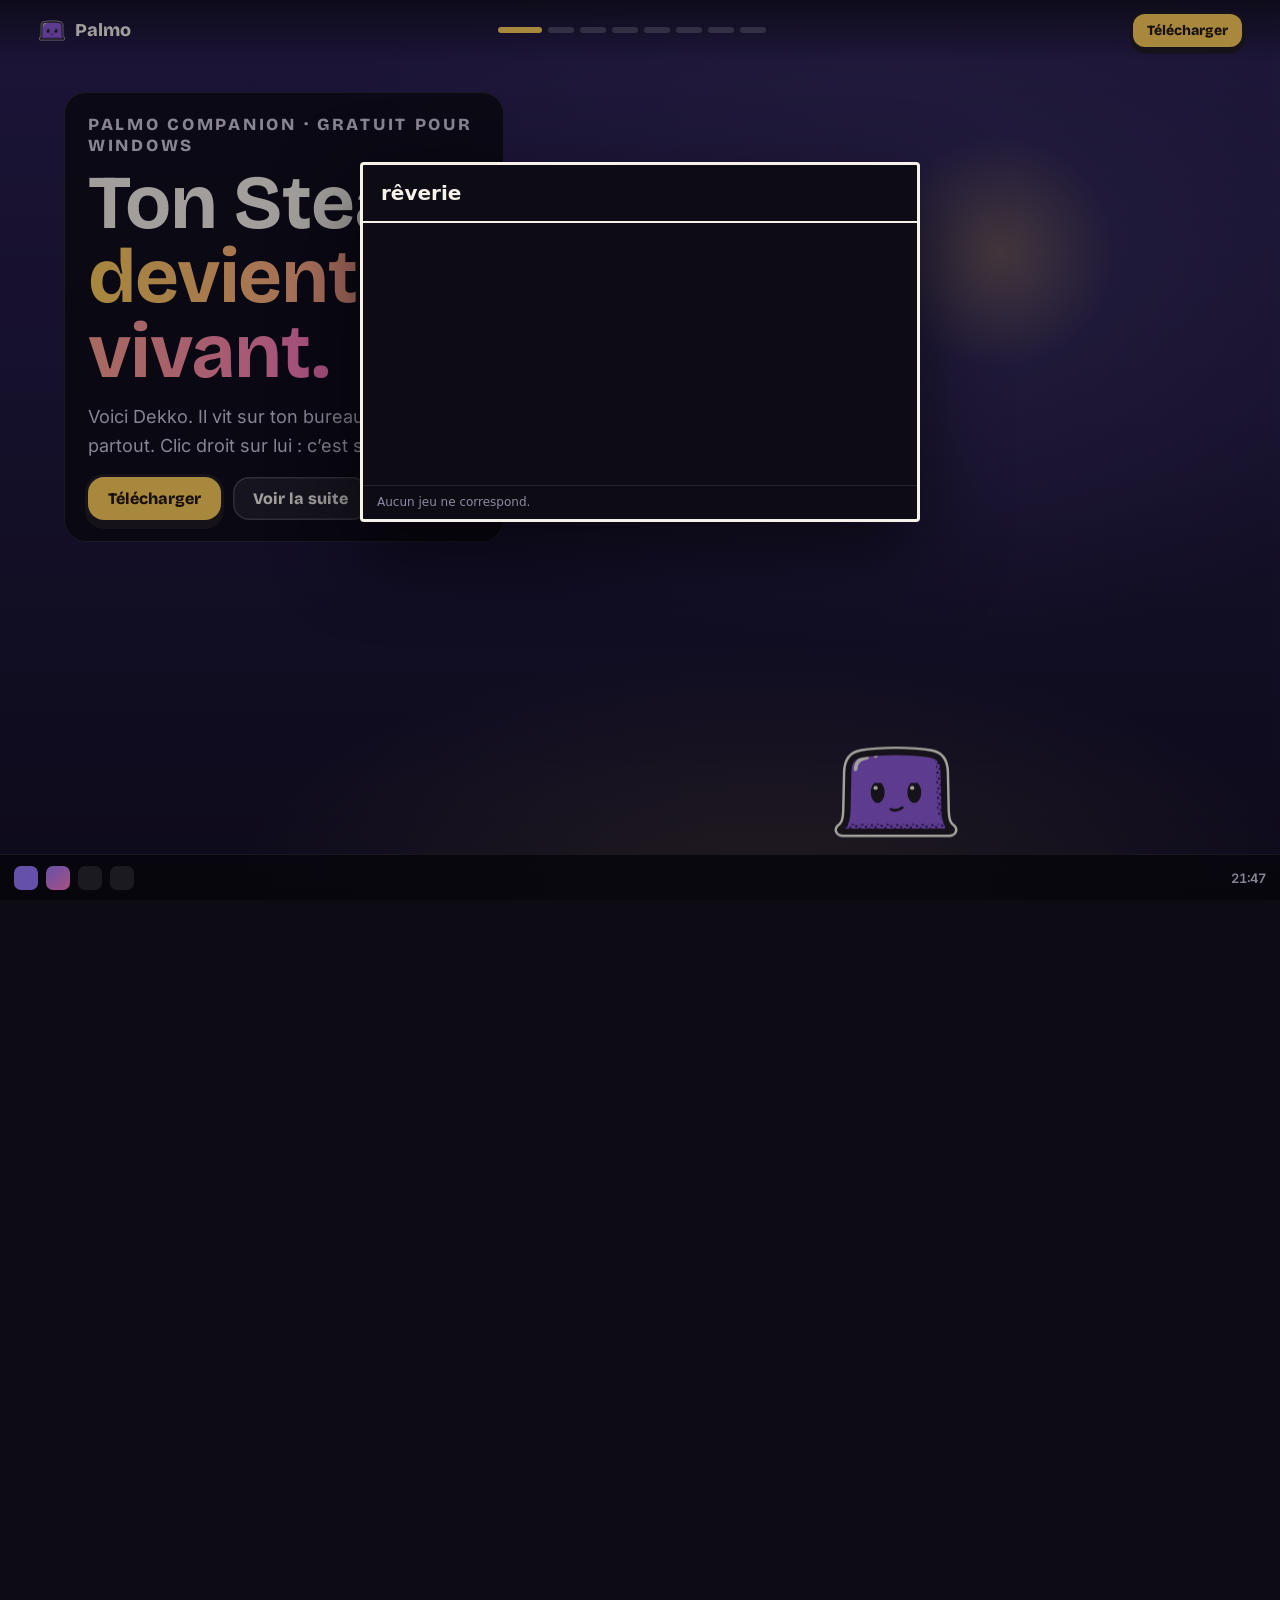
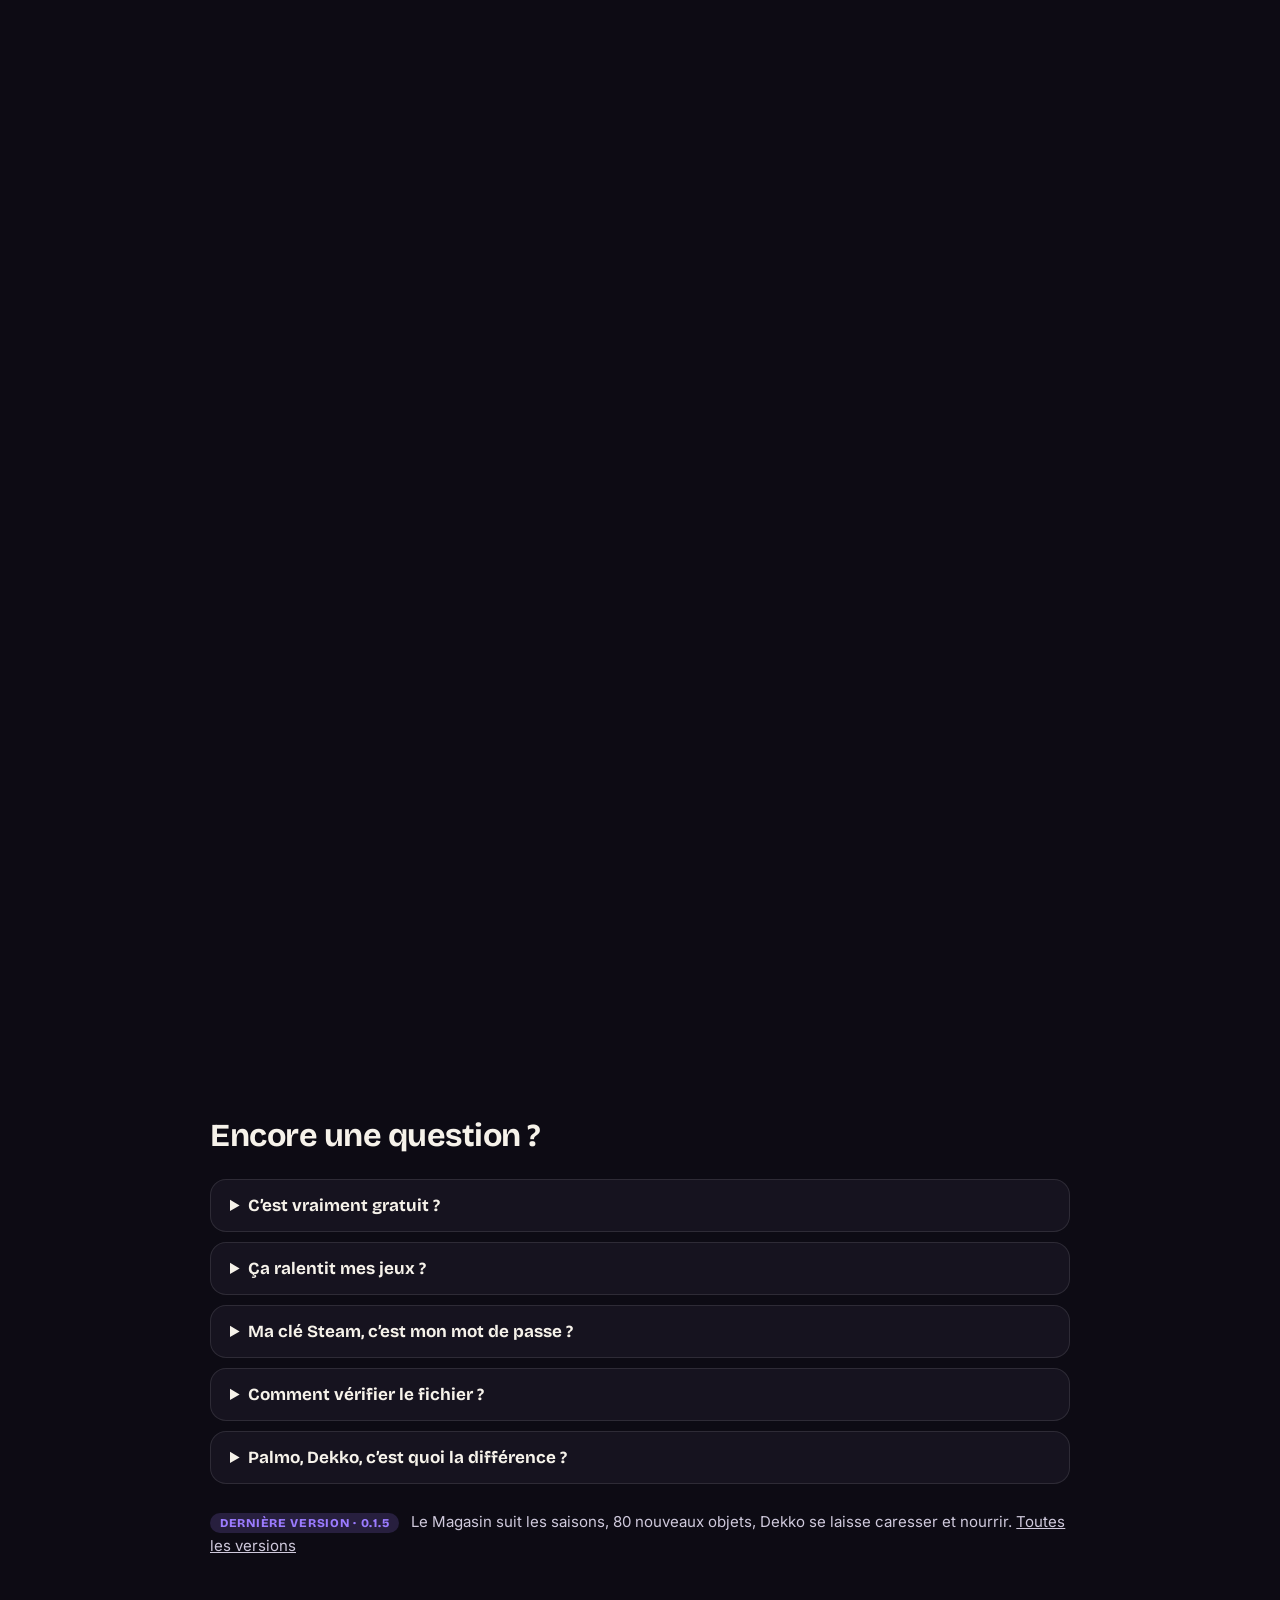
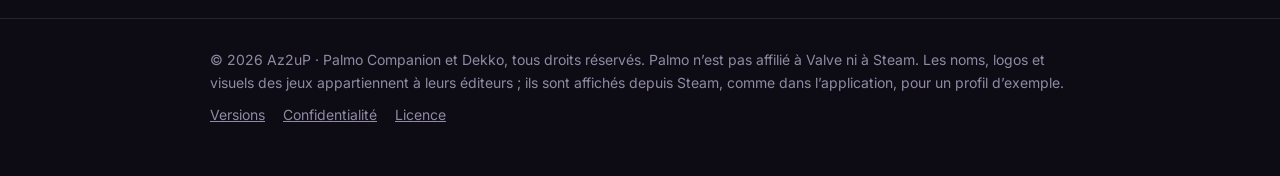
==== docs/index.html @ 6ea5277e "docs: a shorter, smoother film" ====
<!doctype html>
<html lang="fr">
<head>
<meta charset="utf-8">
<meta name="viewport" content="width=device-width, initial-scale=1, viewport-fit=cover">
<title>Palmo Companion</title>
<meta name="description" content="Palmo installe Dekko sur ton bureau : un petit compagnon qui grandit avec tes vrais succès Steam. Gratuit, sans compte, tes données restent sur ton PC.">
<meta property="og:title" content="Palmo Companion : ton Steam devient vivant">
<meta property="og:description" content="Dekko grandit avec tes vrais succès Steam. Gratuit, sans compte, tes données restent sur ton PC.">
<meta property="og:image" content="assets/magasin.webp">
<meta name="theme-color" content="#0d0b14">
<link rel="icon" href="assets/icon.png">
  <script type="module" crossorigin src="./assets/index-CokJ2nEP.js"></script>
  <link rel="stylesheet" crossorigin href="./assets/index-C3dV0HXL.css">
</head>
<body>
<a class="skip" href="#telecharger">Passer directement au téléchargement</a>

<header class="top">
  <a class="brand" href="#"><img src="assets/icon.png" alt="" width="28" height="28"><span>Palmo</span></a>
  <ol class="chapters" id="chapters" aria-label="Scènes">
    <li><a href="#s1">Ton bureau</a></li><li><a href="#s2">Ton Steam</a></li><li><a href="#s3">Il grandit</a></li><li><a href="#s4">Il se transforme</a></li><li><a href="#s5">Ton histoire</a></li><li><a href="#s6">Joue</a></li><li><a href="#s7">Confiance</a></li><li><a href="#s8">Il t’attend</a></li>
  </ol>
  <a class="btn primary sm" href="#telecharger">Télécharger</a>
</header>

<!-- The film: one world, one Dekko, the scroll moves the story. -->
<div class="film" id="film">
  <div class="world" id="world" aria-hidden="true">
    <div class="cam" id="cam">
      <div class="wall" id="wall"><i class="sun"></i><i class="glow"></i></div>
      <div class="monitor" id="monitor"><div class="game"><img class="hero" src="https://cdn.cloudflare.steamstatic.com/steam/apps/367520/library_hero.jpg" alt="" loading="lazy"><img class="logo" src="https://cdn.cloudflare.steamstatic.com/steam/apps/367520/logo.png" alt="Hollow Knight" loading="lazy"></div><span>Écran 1 · Hollow Knight</span></div>

      <div class="ach" id="ach">
        <span class="ach-ico"><img src="https://shared.fastly.steamstatic.com/community_assets/images/apps/367520/c2a017099150e32a6d014c318d921a5a2deec181.jpg" alt="" loading="lazy"></span>
        <span class="ach-text"><small>Succès débloqué</small><b>Âme d’acier</b><span>Hollow Knight</span></span>
      </div>
      <i class="orb" id="orb"></i>
      <div class="burst" id="burst"></div>
      <div class="card" id="card"><div class="card-back"></div><div class="card-front"><span class="card-pic" id="card-pic"></span><small>Légendaire</small><b>Couronne pixel</b></div></div>
      <div class="stamps" id="stamps"><span>Classe <b>Explorateur</b></span><span>Trait <b>Noctambule</b></span><span>Titre <b>Chasseur de raretés</b></span></div>

      <div class="win vault" id="vault">
        <div class="win-bar"><span class="dots"><i></i><i></i><i></i></span><b>Coffre de Windows · clé Steam de lecture</b></div>
        <ul class="perm" id="perm">
          <li class="yes">Lire tes succès et ton temps de jeu</li>
          <li class="no">Se connecter à ton compte</li>
          <li class="no">Acheter quoi que ce soit</li>
          <li class="no">Modifier ton profil ou tes amis</li>
        </ul>
        <div class="local" id="local">
          <div class="pc"><span>Ton PC</span><i></i><i></i><i></i><i></i><i></i></div>
          <div class="cloud"><span>Serveur Palmo</span><b>il n’existe pas</b></div>
        </div>
      </div>
      <div class="win smart" id="smart">
        <b>Windows a protégé votre ordinateur</b>
        <span>Microsoft Defender SmartScreen a empêché le démarrage d’une application non reconnue.</span>
        <span class="ss-link">Informations complémentaires</span>
        <span class="ss-btn">Exécuter quand même</span>
      </div>

      <div class="snack" id="snack" hidden></div>
      <div class="dekko" id="dekko"><div class="flip" id="flip"></div></div>
      <div class="plate" id="plate">Chasseur de raretés</div>
      <div class="hud" id="hud"><span>Niv. <b id="hud-level">12</b></span><span class="bar"><i id="hud-xp"></i></span></div>

      <div class="taskbar"><span class="start"></span><span class="tb-palmo"></span><span></span><span></span><span class="clock" id="clock">21:47</span></div>
    </div>
    <div class="desk" id="desk"></div>
  </div>

  <!-- The captions, one per scene: the story told in words (and what the
       screen reader follows). Each one sets how long its scene lasts. -->
  <section class="scene" id="s1" data-len="1.1">
    <div class="cap">
      <p class="kick">Palmo Companion · gratuit pour Windows</p>
      <h1>Ton Steam<br><em>devient vivant.</em></h1>
      <p class="say" id="wake-say">Chut… il dort. <button type="button" class="link" id="wake">Réveille-le.</button></p>
      <p class="say after">Voici Dekko. Il vit sur ton bureau et te suit partout. <span class="pro">Clic droit sur lui : c’est sa vraie roue.</span><span class="touch">Garde le doigt sur lui : c’est sa vraie roue.</span></p>
      <div class="cap-cta"><a class="btn primary" href="#telecharger">Télécharger</a><a class="btn ghost" href="#s2">Voir la suite</a></div>
    </div>
  </section>
  <section class="scene" id="s2" data-len="1.3"><div class="cap"><p class="kick">Scène 2 · Ton Steam</p><h2>Il lit ta vie de joueur.</h2><p class="t1">Voici Palmo, le vrai : ta bibliothèque Steam avec tes heures, tes succès, ton backlog, tes jaquettes. Dekko, lui, s’installe sur la fenêtre.</p><p class="t2">Tu lances un jeu ? Il te souhaite bonne partie… et disparaît. Rien ne tourne pendant que tu joues.</p></div></section>
  <section class="scene" id="s3" data-len="1.3"><div class="cap"><p class="kick">Scène 3 · Il grandit</p><h2>Chaque succès le fait grandir.</h2><p>Plus il est rare, plus il compte. À la fin de ta partie, Dekko te fait le débrief.</p></div></section>
  <section class="scene" id="s4" data-len="1.4"><div class="cap"><p class="kick">Scène 4 · Il se transforme</p><h2>Ta vie de joueur devient un trésor.</h2><p>Au premier lancement, tous tes exploits passés deviennent des packs. Coloris, auras, fonds, bannières, stickers, émotes, et plus de 250 objets pour l’habiller.</p></div></section>
  <section class="scene" id="s5" data-len="1.6"><div class="cap"><p class="kick">Scène 5 · La Genèse</p><h2>Il connaît toute ton histoire.</h2><p class="g1">Au premier lancement, Maître Gélatin relit chaque année de ta vie de joueur. Voici le vrai écran.</p><p class="g2"><b>Voilà l’histoire que Palmo a découverte.</b> Imagine maintenant la tienne.</p></div></section>
  <section class="scene" id="s6" data-len="1.2"><div class="cap"><p class="kick">Scène 6 · À toi</p><h2>Fais connaissance.</h2><p class="hint" id="hint" aria-live="polite"></p><div class="wardrobe" id="wardrobe" role="group" aria-label="Garde-robe de Dekko"></div><button type="button" class="btn ghost sm card-btn" id="card-btn">Faire sa carte</button></div></section>
  <section class="scene" id="s7" data-len="2"><div class="cap"><p class="kick">Scène 7 · Et tout le reste</p><h2 id="eco-title">Ce n’est que le début.</h2><p id="eco-say">Clique sur la barre de gauche de Palmo : tout marche.</p></div></section>
  <section class="scene final" id="s8" data-len="1.9">
    <div class="cap" id="telecharger">
      <p class="kick">Scène 8 · Il t’attend</p>
      <div class="t1"><h2>Il garde tes secrets.</h2><p>Pas de compte, pas de serveur Palmo, pas de publicité. Ta clé Steam ne sert qu’à lire, et elle reste dans le coffre de Windows.</p></div>
      <div class="t2"><h2>Windows ne le connaît pas encore.</h2><p>La première fois, il présente Palmo comme une appli inconnue. Clique sur <b>Informations complémentaires</b>, puis <b>Exécuter quand même</b>.</p></div>
      <div class="t3"><h2>À quoi ressemblera <em>ton</em> Dekko ?</h2>
        <a class="btn primary big" id="get" href="https://github.com/maximelebatardsartre/palmo/releases/latest" data-download>
          <svg viewBox="0 0 24 24" aria-hidden="true"><path d="M12 4v11M7 10.5l5 5 5-5M5 20h14"/></svg>
          <span id="get-label">Télécharger Palmo</span>
        </a>
        <p class="meta" data-version>Gratuit · Windows 10 et 11 · se met à jour tout seul</p>
        <p class="meta mobile-only">Sur téléphone ? Garde ce lien pour ce soir, sur ton PC.</p>
      </div>
    </div>
  </section>
</div>

<!-- After the film: the plain answers, for those who want them. -->
<section class="after-film">
  <div class="wrap">
    <h2>Encore une question ?</h2>
    <details><summary>C’est vraiment gratuit ?</summary><p>Oui. Pas d’abonnement, pas de publicité, rien à acheter. Les Palmes se gagnent uniquement en jouant.</p></details>
    <details><summary>Ça ralentit mes jeux ?</summary><p>Non. Dès qu’un jeu se lance, Dekko se cache et Palmo met en pause son affichage et ses accès réseau.</p></details>
    <details><summary>Ma clé Steam, c’est mon mot de passe ?</summary><p>Non. C’est une clé de lecture gratuite, que Steam te donne en un clic. Elle permet de lire tes succès et ton temps de jeu, rien d’autre. Palmo la range dans le coffre de Windows.</p></details>
    <details><summary>Comment vérifier le fichier ?</summary><p>Chaque version est construite publiquement par GitHub, et son <a href="https://github.com/maximelebatardsartre/palmo/releases/latest">empreinte SHA-256</a> est publiée à côté. Les mises à jour sont signées : Palmo refuse les autres.</p></details>
    <details><summary>Palmo, Dekko, c’est quoi la différence ?</summary><p>Palmo est l’application. Dekko est ton compagnon, le petit cube qui vit sur ton bureau.</p></details>
    <div class="news"><span class="badge">Dernière version · <span data-tag>0.1.5</span></span> Le Magasin suit les saisons, 80 nouveaux objets, Dekko se laisse caresser et nourrir. <a href="https://github.com/maximelebatardsartre/palmo/releases">Toutes les versions</a></div>
  </div>
</section>

<footer>
  <div class="wrap">
    <span>© 2026 Az2uP · Palmo Companion et Dekko, tous droits réservés. Palmo n’est pas affilié à Valve ni à Steam. Les noms, logos et visuels des jeux appartiennent à leurs éditeurs ; ils sont affichés depuis Steam, comme dans l’application, pour un profil d’exemple.</span>
    <nav aria-label="Liens"><a href="https://github.com/maximelebatardsartre/palmo/releases">Versions</a><a href="https://github.com/maximelebatardsartre/palmo/blob/main/CONFIDENTIALITE.md">Confidentialité</a><a href="https://github.com/maximelebatardsartre/palmo/blob/main/LICENCE-UTILISATION.md">Licence</a></nav>
  </div>
</footer>

<dialog class="card-modal" id="card-modal" aria-labelledby="card-title"><h2 id="card-title">Ta carte Palmo</h2><div class="card-out" id="card-out"></div><p class="small">Exactement la carte que Palmo génère, avec ton Dekko du moment. Dans l’appli, elle porte tes vrais chiffres.</p><div class="card-acts"><button type="button" class="btn primary sm" id="card-save">Enregistrer l’image</button><form method="dialog"><button class="btn ghost sm">Fermer</button></form></div></dialog>

<div class="bye" id="bye" role="status" hidden><div class="bye-dekko" id="bye-dekko"></div><b>À tout de suite sur ton bureau.</b><span>Ouvre le fichier téléchargé. Si Windows te prévient : <em>Informations complémentaires</em>, puis <em>Exécuter quand même</em>.</span><button type="button" class="btn ghost sm" id="bye-close">D’accord</button></div>

</body>
</html>
---- docs/assets/index-C3dV0HXL.css ----
@font-face{font-family:Bricolage Grotesque Variable;font-style:normal;font-display:swap;font-weight:200 800;src:url(./bricolage-grotesque-vietnamese-wght-normal-BUzh504Q.woff2)format("woff2-variations");unicode-range:U+102-103,U+110-111,U+128-129,U+168-169,U+1A0-1A1,U+1AF-1B0,U+300-301,U+303-304,U+308-309,U+323,U+329,U+1EA0-1EF9,U+20AB}@font-face{font-family:Bricolage Grotesque Variable;font-style:normal;font-display:swap;font-weight:200 800;src:url(./bricolage-grotesque-latin-ext-wght-normal-CcLUaPy7.woff2)format("woff2-variations");unicode-range:U+100-2BA,U+2BD-2C5,U+2C7-2CC,U+2CE-2D7,U+2DD-2FF,U+304,U+308,U+329,U+1D00-1DBF,U+1E00-1E9F,U+1EF2-1EFF,U+2020,U+20A0-20AB,U+20AD-20C0,U+2113,U+2C60-2C7F,U+A720-A7FF}@font-face{font-family:Bricolage Grotesque Variable;font-style:normal;font-display:swap;font-weight:200 800;src:url(./bricolage-grotesque-latin-wght-normal-DLoelf7F.woff2)format("woff2-variations");unicode-range:U+??,U+131,U+152-153,U+2BB-2BC,U+2C6,U+2DA,U+2DC,U+304,U+308,U+329,U+2000-206F,U+20AC,U+2122,U+2191,U+2193,U+2212,U+2215,U+FEFF,U+FFFD}@font-face{font-family:Inter Variable;font-style:normal;font-display:swap;font-weight:100 900;src:url(./inter-cyrillic-ext-wght-normal-BOeWTOD4.woff2)format("woff2-variations");unicode-range:U+460-52F,U+1C80-1C8A,U+20B4,U+2DE0-2DFF,U+A640-A69F,U+FE2E-FE2F}@font-face{font-family:Inter Variable;font-style:normal;font-display:swap;font-weight:100 900;src:url(./inter-cyrillic-wght-normal-DqGufNeO.woff2)format("woff2-variations");unicode-range:U+301,U+400-45F,U+490-491,U+4B0-4B1,U+2116}@font-face{font-family:Inter Variable;font-style:normal;font-display:swap;font-weight:100 900;src:url(./inter-greek-ext-wght-normal-DlzME5K_.woff2)format("woff2-variations");unicode-range:U+1F??}@font-face{font-family:Inter Variable;font-style:normal;font-display:swap;font-weight:100 900;src:url(./inter-greek-wght-normal-CkhJZR-_.woff2)format("woff2-variations");unicode-range:U+370-377,U+37A-37F,U+384-38A,U+38C,U+38E-3A1,U+3A3-3FF}@font-face{font-family:Inter Variable;font-style:normal;font-display:swap;font-weight:100 900;src:url(./inter-vietnamese-wght-normal-CBcvBZtf.woff2)format("woff2-variations");unicode-range:U+102-103,U+110-111,U+128-129,U+168-169,U+1A0-1A1,U+1AF-1B0,U+300-301,U+303-304,U+308-309,U+323,U+329,U+1EA0-1EF9,U+20AB}@font-face{font-family:Inter Variable;font-style:normal;font-display:swap;font-weight:100 900;src:url(./inter-latin-ext-wght-normal-DO1Apj_S.woff2)format("woff2-variations");unicode-range:U+100-2BA,U+2BD-2C5,U+2C7-2CC,U+2CE-2D7,U+2DD-2FF,U+304,U+308,U+329,U+1D00-1DBF,U+1E00-1E9F,U+1EF2-1EFF,U+2020,U+20A0-20AB,U+20AD-20C0,U+2113,U+2C60-2C7F,U+A720-A7FF}@font-face{font-family:Inter Variable;font-style:normal;font-display:swap;font-weight:100 900;src:url(./inter-latin-wght-normal-Dx4kXJAl.woff2)format("woff2-variations");unicode-range:U+??,U+131,U+152-153,U+2BB-2BC,U+2C6,U+2DA,U+2DC,U+304,U+308,U+329,U+2000-206F,U+20AC,U+2122,U+2191,U+2193,U+2212,U+2215,U+FEFF,U+FFFD}.dk{flex:none;display:block;overflow:visible}.dk .dk-fx{pointer-events:none}.dk.is-idle .dk-breathe{animation:3.4s ease-in-out infinite dk-breathe}.dk.is-idle .dk-blink{animation:4.6s linear infinite dk-blink}.dk.is-idle .dk-look{animation:9s ease-in-out infinite dk-look}.dk.is-idle .dk-tail,.dk.is-celebrate .dk-tail{animation:2.4s ease-in-out infinite dk-flutter}.dk.is-sleep .dk-breathe{animation:5.2s ease-in-out infinite dk-breathe-sleep}.dk.is-sleep .dk-z{animation:3.6s linear infinite both dk-z}.dk.is-celebrate .dk-jump{animation:2.8s linear infinite dk-jump}.dk.is-celebrate .dk-wiggle{animation:2.8s ease-in-out infinite dk-wiggle}.dk.is-celebrate .dk-shadow{animation:2.8s linear infinite dk-shadow}.dk.is-celebrate .dk-spark{animation:2.8s cubic-bezier(.2,.8,.3,1) infinite both dk-spark}.dk.is-sil{filter:brightness(0)}.dk.is-sil .dk-shadow-g,.dk.is-sil .dk-fx,.dk.is-sil .dk-glow{display:none}@keyframes dk-breathe{0%,to{transform:scale(1)}50%{transform:scale(1.016,.972)}}@keyframes dk-breathe-sleep{0%,to{transform:scale(1.01,.985)}50%{transform:scale(1.04,.93)}}@keyframes dk-blink{0%,91%,to{transform:scaleY(1)}93.5%{transform:scaleY(.08)}96%{transform:scaleY(1)}}@keyframes dk-look{0%,26%{transform:translate(0)}32%,50%{transform:translate(2.4px)}56%,72%{transform:translate(-2.2px)}78%,to{transform:translate(0)}}@keyframes dk-flutter{0%,to{transform:rotate(0)}50%{transform:rotate(7deg)}}@keyframes dk-z{0%{opacity:0;transform:translateY(4px)scale(.6)}15%{opacity:.9}85%{opacity:.6}to{opacity:0;transform:translate(6px,-12px)scale(1.05)}}@keyframes dk-jump{0%{animation-timing-function:ease-out;transform:translateY(0)scale(1)}7%{animation-timing-function:cubic-bezier(.2,.9,.4,1);transform:translateY(0)scale(1.14,.84)}14%{animation-timing-function:ease-out;transform:translateY(-30px)scale(.9,1.13)}26%{animation-timing-function:ease-in;transform:translateY(-44px)scale(1)}38%{animation-timing-function:linear;transform:translateY(-6px)scale(.94,1.07)}41%{animation-timing-function:ease-out;transform:translateY(0)scale(1.17,.81)}48%{transform:translateY(0)scale(.95,1.05)}55%{transform:translateY(0)scale(1.03,.98)}62%,to{transform:translateY(0)scale(1)}}@keyframes dk-wiggle{0%,16%{transform:rotate(0)}22%{transform:rotate(-7deg)}30%{transform:rotate(6deg)}38%,to{transform:rotate(0)}}@keyframes dk-shadow{0%,7%{opacity:1;transform:scaleX(1.06)}26%{opacity:.45;transform:scale(.62)}41%{opacity:1;transform:scaleX(1.12)}62%,to{opacity:1;transform:scale(1)}}@keyframes dk-spark{0%,12%{opacity:0;transform:translate(0)scale(0)}18%{opacity:1}40%{transform:translate(var(--dx), var(--dy)) scale(1);opacity:1}62%,to{transform:translate(calc(var(--dx) * 1.18), calc(var(--dy) * 1.18 + 6px)) scale(0);opacity:0}}@media (prefers-reduced-motion:reduce){.dk *{animation:none!important}}:root[data-motion=off] .dk *{animation:none!important}.dk-v.is-hop .dk-tail{animation:.45s ease-in-out infinite dk-flutter}@keyframes dk-jiggle{0%,to{transform:scale(1)}30%{transform:scale(1.035,.965)}55%{transform:scale(.985,1.02)}75%{transform:scale(1.01,.99)}}@keyframes dk-wobble{0%,to{transform:skew(0)}25%{transform:skew(1.6deg)}75%{transform:skew(-1.6deg)}}@keyframes dk-hop{0%{animation-timing-function:ease-out;transform:translateY(0)scale(1)}14%{animation-timing-function:cubic-bezier(.2,.8,.4,1);transform:translateY(0)scale(1.2,.8)}28%{animation-timing-function:ease-out;transform:translateY(-14px)scale(.86,1.16)}46%{animation-timing-function:ease-in;transform:translateY(-20px)scale(.98,1.03)}66%{animation-timing-function:ease-out;transform:translateY(0)scale(.92,1.08)}74%{transform:translateY(0)scale(1.22,.8)}86%{transform:translateY(0)scale(.95,1.05)}to{transform:translateY(0)scale(1)}}@keyframes dk-hop-shadow{0%,14%{opacity:1;transform:scaleX(1.1)}46%{opacity:.55;transform:scale(.7)}74%{opacity:1;transform:scaleX(1.18)}to{opacity:1;transform:scale(1)}}@keyframes dk-sag{0%,to{transform:scale(1.06,.9)}50%{transform:scale(1.1,.85)}}.dk-v.is-idle .dk-breathe{animation:2.2s ease-in-out infinite dk-jiggle}.dk-v.is-idle .dk-wiggle{animation:3.6s ease-in-out infinite dk-wobble}.dk-v.is-hop .dk-breathe{animation:.9s linear infinite dk-hop}.dk-v.is-hop .dk-shadow{animation:.9s linear infinite dk-hop-shadow}.dk-v.is-hop .dk-blink{animation:4.6s linear infinite dk-blink}.dk-v.is-sleep .dk-breathe{animation:5s ease-in-out infinite dk-sag}.dk-v .dk-prop{animation:.5s linear infinite dk-prop}.dk-v .dk-float{animation:2.4s ease-in-out infinite dk-float}.dk-v .dk-wingL{animation:1.6s ease-in-out infinite dk-wing-l}.dk-v .dk-wingR{animation:1.6s ease-in-out infinite dk-wing-r}.dk-v .dk-flame{animation:.25s ease-in-out infinite alternate dk-flame}.dk-v .dk-flag{animation:1.4s ease-in-out infinite dk-flag}.dk-v .dk-cape{animation:3s ease-in-out infinite dk-cape}.dk-v .dk-orbit{animation:2s linear infinite dk-orbit}.dk-v.is-hop .dk-cape{animation:.45s ease-in-out infinite dk-cape}.dk-v.is-sil,.dk-v .dk-anchors{animation:none}@keyframes dk-prop{0%,to{transform:scaleX(1)}50%{transform:scaleX(-1)}}@keyframes dk-float{0%,to{transform:translateY(0)}50%{transform:translateY(-2.4px)}}@keyframes dk-wing-l{0%,to{transform:rotate(0)}50%{transform:rotate(-12deg)}}@keyframes dk-wing-r{0%,to{transform:rotate(0)}50%{transform:rotate(12deg)}}@keyframes dk-flame{0%{transform:scaleY(.75)}to{transform:scaleY(1.15)}}@keyframes dk-flag{0%,to{transform:skewY(0)}50%{transform:skewY(-8deg)}}@keyframes dk-cape{0%,to{transform:scaleX(1)}50%{transform:scaleX(1.05)}}@keyframes dk-orbit{0%{transform:rotate(0)}to{transform:rotate(360deg)}}.dk-v .dk-z{animation:3.6s linear infinite both dk-z}.dk-v .dk-bubble{animation:3.2s ease-in-out infinite dk-snot}.dk-v .dk-pulse{animation:.9s ease-in-out infinite dk-pulse}.dk-v .dk-steam{animation:1.8s ease-out infinite both dk-steam}.dk-v .dk-tear{animation:2.2s ease-in infinite dk-tear}.dk-v .dk-sweat{animation:2.6s ease-in infinite dk-sweat}.dk-v .dk-flicker{animation:.6s steps(2,end) infinite dk-flick}.dk-v .dk-orb{animation:1.8s linear infinite dk-orb}.dk-v .dk-spin{animation:1.4s linear infinite dk-orbit}.dk-v .dk-pop{animation:1.8s ease-out infinite dk-pop}.dk-v .dk-twinkle{animation:1.6s ease-in-out infinite dk-twinkle}.dk-v .dk-dot{animation:1.5s ease-in-out infinite dk-dots}.dk-v .dk-float-up{animation:2.4s ease-out infinite both dk-floatup}.dk-v .dk-shake{animation:.3s linear infinite dk-shake}.dk-v .dk-drip{animation:2.6s ease-in infinite dk-drip}.dk-v .dk-note{animation:2.6s ease-out infinite both dk-note}.dk-v .dk-sigh{animation:3s ease-out infinite both dk-sigh}.dk-v .dk-fall{animation:2s linear infinite both dk-fallc}.dk-v .dk-beat{animation:.8s ease-in-out infinite dk-beat}.dk-v .dk-jitter{animation:.18s linear infinite dk-jitter}.dk-v .dk-brow{animation:3s ease-in-out infinite dk-browup}.dk-v .dk-chatter{animation:.32s ease-in-out infinite dk-chatter}.dk-v .dk-quiver{animation:.22s linear infinite dk-quiver}.dk-v .dk-wag{animation:.6s ease-in-out infinite dk-wag}.dk-v .dk-lick{animation:1.2s ease-in-out infinite dk-lick}.dk-v .dk-sing{animation:.7s ease-in-out infinite dk-chatter}.dk-v .dk-puffcheeks{animation:1.4s ease-in-out infinite dk-puff}.dk-v .dk-wink{animation:2.2s ease-in-out infinite dk-winkhop}.dk-v .dk-ex--joie,.dk-v .dk-ex--chante{animation:1s ease-in-out infinite dk-facebounce}.dk-v .dk-ex--rire,.dk-v .dk-ex--victoire{animation:.4s ease-in-out infinite dk-facebounce}.dk-v .dk-ex--terrifie{animation:.12s linear infinite dk-shake}.dk-v .dk-ex--taquine,.dk-v .dk-ex--colere{animation:.5s linear infinite dk-shake}.dk-v .dk-ex--etourdi,.dk-v .dk-ex--ko{animation:2.4s ease-in-out infinite dk-dizzy}.dk-v .dk-ex--fier{animation:3s ease-in-out infinite dk-proud}.dk-v .dk-flicker2{animation:.35s ease-in-out infinite alternate dk-flame2}.dk-v .dk-hum{animation:.18s steps(2,end) infinite dk-hum}.dk-v .dk-glow{animation:1.8s ease-in-out infinite dk-glowp}.dk-v .dk-scan{animation:1.8s ease-in-out infinite dk-scan}.dk-v .dk-scanline{animation:1.6s ease-in-out infinite alternate dk-scanline}.dk-v .dk-blinklight{animation:1.2s steps(2,end) infinite dk-flick}.dk-v .dk-steamup{animation:2s ease-out infinite both dk-steam}.dk-v .dk-bubbleup{animation:2.4s ease-out infinite both dk-bubbleup}.dk-v .dk-needle{animation:2.4s ease-in-out infinite dk-needle}.dk-v .dk-rock{animation:1.6s ease-in-out infinite dk-rock}.dk-v .dk-swing{animation:2s ease-in-out infinite dk-swing2}.dk-v .dk-sway{animation:2.6s ease-in-out infinite dk-swing2}.dk-v .dk-tailwag{animation:1.4s ease-in-out infinite dk-tailwag}.dk-v .dk-tail{animation:2.4s ease-in-out infinite dk-flutter}.dk-v.is-idle .dk-heldR{animation:3.4s ease-in-out infinite dk-held}.dk-v.is-idle .dk-heldL{animation:3.4s ease-in-out -1.7s infinite dk-held}.dk-v.is-hop .dk-heldR,.dk-v.is-hop .dk-heldL{animation:.9s ease-in-out infinite dk-heldhop}.dk-v.is-celebrate .dk-heldR{animation:2.8s ease-in-out infinite dk-heldraise}.dk-v.is-celebrate .dk-heldL{animation:2.8s ease-in-out infinite dk-heldraise-l}@keyframes dk-snot{0%{opacity:0;transform:scale(.3)}15%{opacity:1}70%{opacity:1;transform:scale(1.25)}76%,to{opacity:0;transform:scale(1.5)}}@keyframes dk-pulse{0%,to{transform:scale(1)}50%{transform:scale(1.25)}}@keyframes dk-steam{0%{opacity:0;transform:translateY(2px)scale(.5)}25%{opacity:1}to{opacity:0;transform:translateY(-9px)scale(1.2)}}@keyframes dk-tear{0%,20%{opacity:1;transform:translateY(0)}90%{opacity:.2;transform:translateY(11px)}to{opacity:0;transform:translateY(12px)}}@keyframes dk-sweat{0%{opacity:0;transform:translateY(-2px)}15%{opacity:1}85%{opacity:1;transform:translateY(8px)}to{opacity:0;transform:translateY(10px)}}@keyframes dk-flick{0%{opacity:1}to{opacity:.35}}@keyframes dk-orb{0%{transform:translate(17px)scale(1)}25%{transform:translateY(4px)scale(1.25)}50%{transform:translate(-17px)scale(1)}75%{transform:translateY(-4px)scale(.65)}to{transform:translate(17px)scale(1)}}@keyframes dk-pop{0%,8%{transform:scale(0)rotate(-20deg)}20%{transform:scale(1.25)rotate(8deg)}30%,70%{transform:scale(1)rotate(0)}85%,to{transform:scale(0)}}@keyframes dk-twinkle{0%,to{opacity:.6;transform:scale(.55)rotate(0)}50%{opacity:1;transform:scale(1.1)rotate(45deg)}}@keyframes dk-dots{0%,to{opacity:.15}40%,60%{opacity:1}}@keyframes dk-floatup{0%{opacity:0;transform:translateY(4px)scale(.6)}20%{opacity:1}to{opacity:0;transform:translateY(-12px)scale(1.1)}}@keyframes dk-shake{0%,to{transform:translate(0)}25%{transform:translate(.7px)}75%{transform:translate(-.7px)}}@keyframes dk-drip{0%{opacity:0;transform:translateY(0)scaleY(.4)}20%{opacity:1}60%{opacity:1;transform:translateY(1px)scaleY(1.2)}to{opacity:0;transform:translateY(12px)scaleY(1)}}@keyframes dk-note{0%{opacity:0;transform:translateY(4px)rotate(-8deg)scale(.6)}20%{opacity:1}to{opacity:0;transform:translate(4px,-14px)rotate(10deg)scale(1)}}@keyframes dk-sigh{0%{opacity:0;transform:translate(0)scale(.4)}25%{opacity:1}to{opacity:0;transform:translate(12px,-6px)scale(1.2)}}@keyframes dk-fallc{0%{opacity:0;transform:translateY(-6px)rotate(0)}15%{opacity:1}to{opacity:0;transform:translateY(14px)rotate(220deg)}}@keyframes dk-beat{0%,to{transform:scale(1)}30%{transform:scale(1.2)}50%{transform:scale(.95)}}@keyframes dk-jitter{0%{transform:translate(0)}33%{transform:translate(.4px,-.3px)}66%{transform:translate(-.4px,.3px)}}@keyframes dk-browup{0%,60%,to{transform:translateY(0)}70%,90%{transform:translateY(-1.6px)}}@keyframes dk-chatter{0%,to{transform:scaleY(1)}50%{transform:scaleY(.8)}}@keyframes dk-quiver{0%,to{transform:translateY(0)}50%{transform:translateY(.35px)}}@keyframes dk-wag{0%,to{transform:rotate(-10deg)}50%{transform:rotate(10deg)}}@keyframes dk-lick{0%,to{transform:translate(-1.4px)}50%{transform:translate(1.4px)}}@keyframes dk-puff{0%,to{transform:scale(1)}50%{transform:scale(1.08)}}@keyframes dk-winkhop{0%,70%,to{transform:translateY(0)}80%{transform:translateY(-1.2px)}}@keyframes dk-facebounce{0%,to{transform:translateY(0)}50%{transform:translateY(-1.2px)}}@keyframes dk-dizzy{0%,to{transform:rotate(0)}25%{transform:rotate(2deg)}75%{transform:rotate(-2deg)}}@keyframes dk-proud{0%,to{transform:translateY(0)}50%{transform:translateY(-.8px)}}@keyframes dk-flame2{0%{opacity:.85;transform:scale(.9,.85)}to{opacity:1;transform:scale(1.05,1.15)}}@keyframes dk-hum{0%{opacity:1}to{opacity:.85}}@keyframes dk-glowp{0%,to{opacity:.9;transform:scale(1)}50%{opacity:1;transform:scale(1.12)}}@keyframes dk-scan{0%,to{transform:scaleX(.6)}50%{transform:scaleX(1)}}@keyframes dk-scanline{0%{transform:translate(-14px)}to{transform:translate(14px)}}@keyframes dk-bubbleup{0%{opacity:0;transform:translate(0)scale(.4)}20%{opacity:1}to{opacity:0;transform:translate(5px,-16px)scale(1.2)}}@keyframes dk-needle{0%,to{transform:rotate(-18deg)}50%{transform:rotate(22deg)}}@keyframes dk-rock{0%,to{transform:rotate(-6deg)}50%{transform:rotate(6deg)}}@keyframes dk-swing2{0%,to{transform:rotate(-7deg)}50%{transform:rotate(7deg)}}@keyframes dk-tailwag{0%,to{transform:rotate(-5deg)}50%{transform:rotate(7deg)}}@keyframes dk-held{0%,to{transform:rotate(-2.5deg)}50%{transform:rotate(3deg)}}@keyframes dk-heldhop{0%,to{transform:rotate(0)translateY(0)}30%{transform:rotate(-6deg)translateY(-2px)}70%{transform:rotate(5deg)translateY(1px)}}@keyframes dk-heldraise{0%,8%{transform:translateY(0)rotate(0)}18%,40%{transform:translateY(-9px)rotate(-14deg)}62%,to{transform:translateY(0)rotate(0)}}@keyframes dk-heldraise-l{0%,8%{transform:translateY(0)rotate(0)}18%,40%{transform:translateY(-7px)rotate(12deg)}62%,to{transform:translateY(0)rotate(0)}}.dk-v .dk-mote{animation:3s ease-in-out infinite both dk-mote}.dk-v .dk-auraflame{animation:1.4s ease-in-out infinite dk-auraflame}@keyframes dk-mote{0%{opacity:0;transform:translateY(6px)scale(.4)}25%{opacity:1}to{opacity:0;transform:translateY(-16px)scale(1)}}@keyframes dk-auraflame{0%,to{opacity:.85;transform:scale(1)}50%{opacity:1;transform:scale(1.03,1.07)}}.dk.is-sil .dk-aura{display:none}.dk-v .dk-au-pulse{animation:2.6s ease-in-out infinite dk-au-pulse}.dk-v .dk-au-bob{animation:2.2s ease-in-out infinite dk-au-bob}.dk-v .dk-au-rise{animation:3.4s ease-in infinite both dk-au-rise}.dk-v .dk-au-drift{animation:5s ease-in-out infinite both dk-au-drift}.dk-v .dk-au-float{animation:3.6s ease-in-out infinite both dk-au-float}.dk-v .dk-au-blink{animation:1.8s steps(2,end) infinite both dk-au-blink}.dk-v .dk-au-fall{animation:6.2s linear infinite both dk-au-fall}.dk-v .dk-au-spin{animation:7s linear infinite dk-au-spin}.dk-v .dk-au-spin-slow{animation:22s linear infinite dk-au-spin}.dk-v .dk-au-flicker{animation:.9s ease-in-out infinite dk-au-flicker}.dk-v .dk-au-flicker2{animation:1.3s ease-in-out infinite reverse dk-au-flicker}.dk-v .dk-au-flash{animation:1.5s step-end infinite both dk-au-flash}@keyframes dk-au-pulse{0%,to{opacity:.8;transform:scale(.94)}50%{opacity:1;transform:scale(1.06)}}@keyframes dk-au-bob{0%,to{transform:translateY(0)}50%{transform:translateY(-3px)}}@keyframes dk-au-rise{0%{opacity:0;transform:translateY(4px)}15%{opacity:1}to{opacity:0;transform:translateY(-78px)}}@keyframes dk-au-drift{0%,to{opacity:.6;transform:translate(-4px)scale(.95)}50%{opacity:1;transform:translate(5px)scale(1.06)}}@keyframes dk-au-float{0%{opacity:0;transform:translateY(6px)scale(.6)}30%{opacity:1}to{opacity:0;transform:translateY(-18px)scale(1)}}@keyframes dk-au-blink{0%{opacity:1}50%{opacity:.15}}@keyframes dk-au-fall{0%{opacity:0;transform:translate(0)rotate(0)}10%{opacity:1}90%{opacity:1}to{opacity:0;transform:translate(8px,96px)rotate(200deg)}}@keyframes dk-au-spin{to{transform:rotate(360deg)}}@keyframes dk-au-flicker{0%,to{transform:scale(1)}50%{transform:scale(1.04,1.1)}}@keyframes dk-au-flash{0%,62%{opacity:0}64%,70%{opacity:1}72%,76%{opacity:.2}78%,84%{opacity:1}86%,to{opacity:0}}@media (prefers-reduced-motion:reduce){.dk-v [class^=dk-au-],.dk-v [class*=\ dk-au-]{animation:none!important}}.dk[class*=is-em-] .dk-blink{animation:4.6s linear infinite dk-blink}.dk[class*=is-em-] .dk-tail{animation:.6s ease-in-out infinite dk-flutter}.dk.is-em-danse .dk-jump{animation:1.2s ease-in-out infinite em-danse-hop}.dk.is-em-danse .dk-wiggle{animation:1.2s ease-in-out infinite em-sway}@keyframes em-danse-hop{0%,50%,to{transform:translateY(0)scale(1.06,.94)}25%,75%{transform:translateY(-10px)scale(.96,1.05)}}@keyframes em-sway{0%,to{transform:rotate(-9deg)}50%{transform:rotate(9deg)}}.dk.is-em-salut .dk-wiggle{animation:1.6s ease-in-out infinite em-salut}@keyframes em-salut{0%,to{transform:rotate(0)}15%{transform:rotate(-14deg)}30%{transform:rotate(10deg)}45%{transform:rotate(-12deg)}60%{transform:rotate(6deg)}75%{transform:rotate(0)}}.dk.is-em-rebond .dk-jump{animation:1.5s cubic-bezier(.3,0,.7,1) infinite em-rebond}@keyframes em-rebond{0%,to{transform:translateY(0)scale(1.16,.84)}18%{transform:translateY(-30px)scale(.9,1.12)}33%{transform:translateY(0)scale(1.12,.88)}50%{transform:translateY(-18px)scale(.94,1.08)}66%{transform:translateY(0)scale(1.08,.92)}82%{transform:translateY(-8px)scale(.98,1.03)}}.dk.is-em-toupie .dk-wiggle{animation:1.4s cubic-bezier(.5,0,.5,1) infinite em-toupie}@keyframes em-toupie{0%{transform:rotate(0)scale(1)}50%{transform:rotate(180deg)scale(.9,1.1)}to{transform:rotate(360deg)scale(1)}}.dk.is-em-tremblote .dk-breathe{animation:.18s linear infinite em-tremblote}@keyframes em-tremblote{0%,to{transform:translate(0)scale(1)}25%{transform:translate(-2px)scale(1.03,.97)}75%{transform:translate(2px)scale(.97,1.03)}}.dk.is-em-etirement .dk-breathe{animation:2.2s ease-in-out infinite em-etirement}@keyframes em-etirement{0%,to{transform:scale(1)}35%{transform:scale(.82,1.32)}55%{transform:scale(1.2,.8)}70%{transform:scale(.96,1.05)}}.dk.is-em-timide .dk-breathe{animation:2.4s ease-in-out infinite em-timide}.dk.is-em-timide .dk-wiggle{animation:2.4s ease-in-out infinite em-sway}@keyframes em-timide{0%,to{transform:scale(1)}50%{transform:scale(.86,.8)}}.dk.is-em-meditation .dk-jump{animation:3s ease-in-out infinite em-levitate}.dk.is-em-meditation .dk-shadow{animation:3s ease-in-out infinite em-levitate-shadow}@keyframes em-levitate{0%,to{transform:translateY(-14px)}50%{transform:translateY(-24px)}}@keyframes em-levitate-shadow{0%,to{opacity:.55;transform:scale(.7)}50%{opacity:.4;transform:scale(.55)}}.dk.is-em-patinage .dk-jump{animation:2s ease-in-out infinite em-patine}.dk.is-em-patinage .dk-wiggle{animation:2s ease-in-out infinite em-sway}@keyframes em-patine{0%,to{transform:translate(-14px)}50%{transform:translate(14px)}}.dk.is-em-salto .dk-jump{animation:1.6s cubic-bezier(.3,0,.6,1) infinite em-salto-up}.dk.is-em-salto .dk-wiggle{animation:1.6s cubic-bezier(.4,0,.4,1) infinite em-salto-turn}@keyframes em-salto-up{0%,to{transform:translateY(0)scale(1.12,.88)}15%{transform:translateY(-20px)scale(.92,1.1)}45%{transform:translateY(-46px)}75%{transform:translateY(0)scale(1.14,.86)}85%{transform:translateY(0)scale(.97,1.03)}}@keyframes em-salto-turn{0%,15%{transform:rotate(0)}75%,to{transform:rotate(-360deg)}}.dk.is-em-crepe .dk-breathe{animation:2s cubic-bezier(.3,1.4,.5,1) infinite em-crepe}@keyframes em-crepe{0%,to{transform:scale(1)}20%,55%{transform:scale(1.45,.4)}70%{transform:scale(.85,1.2)}85%{transform:scale(1.05,.95)}}.dk.is-em-vague .dk-breathe{animation:1.4s ease-in-out infinite em-vague}.dk.is-em-vague .dk-wiggle{animation:1.4s ease-in-out infinite em-sway}@keyframes em-vague{0%,to{transform:skew(0)scale(1)}25%{transform:skew(12deg)scale(1.04,.96)}75%{transform:skew(-12deg)scale(.96,1.04)}}.dk.is-em-spectre .dk-jump{animation:2.6s ease-in-out infinite em-spectre}.dk.is-em-spectre .dk-shadow{animation:2.6s ease-in-out infinite em-levitate-shadow}@keyframes em-spectre{0%,to{opacity:1;transform:translateY(-10px)}40%{opacity:.35;transform:translateY(-26px)translate(6px)}60%{opacity:.5;transform:translateY(-22px)translate(-6px)}}.dk.is-em-eclosion .dk-breathe{animation:2.4s cubic-bezier(.3,1.5,.5,1) infinite em-eclosion}@keyframes em-eclosion{0%{transform:scale(.2)}35%{transform:scale(1.18)}50%,to{transform:scale(1)}}.dk.is-em-disco .dk-jump{animation:.8s ease-in-out infinite em-danse-hop}.dk.is-em-disco .dk-wiggle{animation:1.6s steps(4,jump-none) infinite em-disco}@keyframes em-disco{0%{transform:rotate(-14deg)}to{transform:rotate(14deg)}}.dk.is-em-hoche .dk-wiggle{animation:.5s ease-in-out infinite em-hoche}@keyframes em-hoche{0%,to{transform:rotate(0)translateY(0)}40%{transform:rotate(12deg)translateY(4px)}}.dk.is-em-gelee .dk-breathe{animation:1.1s ease-in-out infinite em-gelee}@keyframes em-gelee{0%,to{transform:scale(1)}20%{transform:scale(1.14,.88)}40%{transform:scale(.9,1.1)}60%{transform:scale(1.06,.95)}80%{transform:scale(.98,1.02)}}.dk.is-em-sieste .dk-breathe{animation:3.2s ease-in-out infinite em-sieste}.dk.is-em-sieste .dk-wiggle{animation:3.2s ease-in-out infinite em-sieste-tilt}@keyframes em-sieste{0%,to{transform:scale(1.04,.94)}50%{transform:scale(1.1,.88)}}@keyframes em-sieste-tilt{0%,to{transform:rotate(-6deg)}50%{transform:rotate(-9deg)}}.dk.is-em-moonwalk .dk-jump{animation:2.4s linear infinite em-moonwalk}.dk.is-em-moonwalk .dk-wiggle{animation:.6s ease-in-out infinite em-moonwalk-lean}@keyframes em-moonwalk{0%{transform:translate(18px)}50%{transform:translate(-18px)}50.01%{transform:translate(-18px)scaleX(-1)}to{transform:translate(18px)scaleX(-1)}}@keyframes em-moonwalk-lean{0%,to{transform:skew(-6deg)}50%{transform:skew(-12deg)translateY(-2px)}}.dk.is-em-boing .dk-jump{animation:1.3s cubic-bezier(.2,.7,.4,1) infinite em-boing}.dk.is-em-boing .dk-breathe{animation:1.3s ease-in-out infinite em-boing-squash}@keyframes em-boing{0%,to{transform:translateY(0)}15%{transform:translateY(4px)}45%{transform:translateY(-52px)}75%{transform:translateY(0)}}@keyframes em-boing-squash{0%,to{transform:scale(1.25,.72)}30%{transform:scale(.8,1.3)}60%{transform:scale(.95,1.05)}76%{transform:scale(1.3,.7)}}.dk.is-em-yoyo .dk-jump{animation:.9s ease-in-out infinite em-yoyo}@keyframes em-yoyo{0%,to{transform:translateY(0)}50%{transform:translateY(-26px)}}.dk.is-em-robot .dk-wiggle{animation:1.6s step-end infinite em-robot}@keyframes em-robot{0%{transform:rotate(0)}25%{transform:rotate(-10deg)translate(-4px)}50%{transform:rotate(0)translateY(-6px)}75%{transform:rotate(10deg)translate(4px)}}.dk.is-em-pirouette .dk-jump{animation:1.8s ease-in-out infinite em-pirouette-up}.dk.is-em-pirouette .dk-breathe{animation:1.8s ease-in-out infinite em-pirouette}@keyframes em-pirouette-up{0%,to{transform:translateY(0)}50%{transform:translateY(-16px)}}@keyframes em-pirouette{0%,to{transform:scaleX(1)}25%{transform:scaleX(.1)}50%{transform:scaleX(-1)}75%{transform:scaleX(-.1)}}.dk.is-em-hula .dk-breathe{animation:.9s ease-in-out infinite em-hula}.dk.is-em-hula .dk-wiggle{animation:1.8s ease-in-out infinite em-sway}@keyframes em-hula{0%,to{transform:skew(14deg)translate(-4px)}50%{transform:skew(-14deg)translate(4px)}}.dk.is-em-tornade .dk-wiggle{animation:.7s linear infinite em-tornade}.dk.is-em-tornade .dk-jump{animation:1.4s ease-in-out infinite em-pirouette-up}@keyframes em-tornade{0%{transform:scaleX(1)rotate(-4deg)}25%{transform:scaleX(.3)rotate(0)}50%{transform:scaleX(-1)rotate(4deg)}75%{transform:scaleX(-.3)rotate(0)}to{transform:scaleX(1)rotate(-4deg)}}.dk.is-em-zombie .dk-wiggle{animation:2.2s ease-in-out infinite em-zombie}.dk.is-em-zombie .dk-jump{animation:2.2s ease-in-out infinite em-zombie-step}@keyframes em-zombie{0%,to{transform:rotate(-12deg)skew(6deg)}50%{transform:rotate(8deg)skew(-4deg)}}@keyframes em-zombie-step{0%,to{transform:translate(-6px)}50%{transform:translate(6px)translateY(-3px)}}.dk.is-em-battement .dk-breathe{animation:1s ease-in-out infinite em-battement}@keyframes em-battement{0%,40%,to{transform:scale(1)}10%{transform:scale(1.14,1.1)}25%{transform:scale(1.06,1.04)}30%{transform:scale(1.16,1.12)}}.dk.is-em-flocon .dk-jump{animation:3.4s ease-in-out infinite em-levitate}.dk.is-em-flocon .dk-wiggle{animation:6.8s linear infinite em-flocon}.dk.is-em-flocon .dk-shadow{animation:3.4s ease-in-out infinite em-levitate-shadow}@keyframes em-flocon{0%{transform:rotate(0)}25%{transform:rotate(14deg)}75%{transform:rotate(-14deg)}to{transform:rotate(0)}}.dk.is-em-lapinou .dk-jump{animation:1.2s cubic-bezier(.3,0,.6,1) infinite em-lapinou}.dk.is-em-lapinou .dk-breathe{animation:.6s ease-in-out infinite em-lapinou-squash}@keyframes em-lapinou{0%,to{transform:translate(-14px)}25%{transform:translate(-7px,-18px)}50%{transform:translate(0)}75%{transform:translate(-7px,-18px)scaleX(-1)}}@keyframes em-lapinou-squash{0%,to{transform:scale(1.12,.88)}50%{transform:scale(.94,1.08)}}.dk.is-em-feuartifice .dk-jump{animation:1.8s cubic-bezier(.2,.8,.4,1) infinite em-feuartifice}.dk.is-em-feuartifice .dk-breathe{animation:1.8s ease-in-out infinite em-feuartifice-squash}@keyframes em-feuartifice{0%,20%,to{transform:translateY(0)}50%{transform:translateY(-64px)rotate(360deg)}70%{transform:translateY(0)rotate(360deg)}}@keyframes em-feuartifice-squash{0%,to{transform:scale(1)}15%{transform:scale(1.3,.7)}35%{transform:scale(.8,1.3)}72%{transform:scale(1.2,.8)}}.dk.is-em-ronron .dk-breathe{animation:.9s ease-in-out infinite em-ronron}.dk.is-em-ronron .dk-wiggle{animation:1.8s ease-in-out infinite em-ronron-tilt}@keyframes em-ronron{0%,to{transform:scale(1.06,.92)}50%{transform:scale(1.12,.86)}}@keyframes em-ronron-tilt{0%,to{transform:rotate(-4deg)}50%{transform:rotate(4deg)}}.dk.is-em-miam .dk-breathe{animation:.32s ease-in-out infinite em-miam}.dk.is-em-miam .dk-jump{animation:2.4s ease-out em-miam-bob}@keyframes em-miam{0%,to{transform:scale(1)}50%{transform:scale(1.07,.9)}}@keyframes em-miam-bob{0%{transform:translateY(0)}8%{transform:translateY(-8px)scale(.96,1.05)}16%,to{transform:translateY(0)}}@media (prefers-reduced-motion:reduce){.dk[class*=is-em-] .dk-jump,.dk[class*=is-em-] .dk-wiggle,.dk[class*=is-em-] .dk-breathe{animation:none!important}}:root{--bg:#0d0b14;--bg-1:#16131f;--line:#ffffff1a;--fg:#f6f2ea;--fg-2:#cfc9dc;--muted:#908aa4;--paper:#fbf6ea;--ink:#1f1c22;--gold:#ffcf5a;--gold-ink:#241604;--violet:#9b7bff;--pink:#ff7ac0;--mint:#6fe0b5;--display:"Bricolage Grotesque Variable", "Bahnschrift", system-ui, sans-serif;--text:"Inter Variable", "Segoe UI", system-ui, sans-serif;--bar:46px;--lightningcss-light: ;--lightningcss-dark:initial;color-scheme:dark}*{box-sizing:border-box}html{scroll-behavior:smooth}body{background:var(--bg);color:var(--fg);font:16px/1.6 var(--text);-webkit-font-smoothing:antialiased;margin:0;overflow-x:hidden}a{color:inherit}svg{overflow:visible}h1,h2{font-family:var(--display);letter-spacing:-.015em;margin:0}em{color:var(--gold);font-style:normal}.wrap{width:min(860px,100% - 32px);margin-inline-start:auto;margin-inline-end:auto}.skip{z-index:60;background:var(--paper);color:var(--ink);border-radius:10px;padding:8px 14px;position:absolute;top:8px;left:-999px}.skip:focus{left:8px}:focus-visible{outline:3px solid var(--gold);outline-offset:3px;border-radius:8px}.btn{font:800 16px var(--display);cursor:pointer;border:0;border-radius:16px;justify-content:center;align-items:center;gap:10px;padding:12px 20px;text-decoration:none;transition:transform .14s,box-shadow .14s;display:inline-flex}.btn svg{fill:none;stroke:currentColor;stroke-width:2.4px;stroke-linecap:round;stroke-linejoin:round;width:22px;height:22px}.btn.primary{background:var(--gold);color:var(--gold-ink);box-shadow:0 0 0 3px var(--ink), 0 6px 0 3px var(--ink)}.btn.primary:hover{box-shadow:0 0 0 3px var(--ink), 0 8px 0 3px var(--ink);transform:translateY(-2px)}.btn.primary:active{box-shadow:0 0 0 3px var(--ink), 0 2px 0 3px var(--ink);transform:translateY(4px)}.btn.ghost{color:var(--fg);background:#ffffff14;box-shadow:inset 0 0 0 1.5px #ffffff2e}.btn.big{border-radius:18px;padding:17px 28px;font-size:20px}.btn.sm{box-shadow:0 0 0 2.5px var(--ink), 0 4px 0 2.5px var(--ink);border-radius:12px;padding:8px 14px;font-size:14px}.link{color:var(--gold);font:inherit;text-underline-offset:3px;cursor:pointer;background:0 0;border:0;padding:0;font-weight:800;text-decoration:underline}header.top{z-index:40;background:linear-gradient(#0d0b14bf,#0000);justify-content:space-between;align-items:center;gap:16px;height:60px;padding:0 max(16px,3vw);display:flex;position:fixed;top:0;bottom:auto;left:0;right:0}.brand{font:800 18px var(--display);align-items:center;gap:9px;text-decoration:none;display:flex}.brand img{border-radius:8px}.chapters{gap:6px;margin:0;padding:0;list-style:none;display:flex}.chapters a{background:#fff3;border-radius:3px;width:26px;height:6px;font-size:0;transition:background .3s,width .3s;display:block}.chapters li.now a{background:var(--gold);width:44px}.film{position:relative}.world{z-index:0;height:100vh;margin-bottom:-100vh;-webkit-user-select:none;user-select:none;height:100svh;margin-bottom:-100svh;position:sticky;top:0;overflow:hidden}.cam{will-change:transform;position:absolute;top:0;bottom:0;left:0;right:0}.wall{background:radial-gradient(70% 60% at 70% 30%, color-mix(in srgb, var(--sky-a,#2a1f52) 90%, white 6%), transparent 70%), linear-gradient(180deg, var(--sky-a,#2a1f52), var(--sky-b,#130f24));position:absolute;top:0;bottom:0;left:0;right:0}.wall .sun{background:radial-gradient(circle,#ffcf5a40,#0000 65%);border-radius:50%;width:28vmin;height:28vmin;position:absolute;top:14%;right:12%}.wall .glow{background:radial-gradient(60% 100% at 60% 100%,#ffcf5a1f,#0000 70%);height:40%;position:absolute;top:auto;bottom:0;left:0;right:0}.taskbar{height:var(--bar);border-top:1px solid var(--line);background:#08070ee0;align-items:center;gap:8px;padding:0 14px;display:flex;position:absolute;top:auto;bottom:0;left:0;right:0}.taskbar span{background:#ffffff1f;border-radius:7px;width:24px;height:24px}.taskbar .start{background:var(--violet)}.taskbar .clock{width:auto;height:auto;color:var(--fg-2);font:600 13px var(--text);font-variant-numeric:tabular-nums;background:0 0;margin-left:auto}.dekko{will-change:transform;z-index:6;transform-origin:50% 100%;pointer-events:none;position:absolute;top:0;left:0}.flip svg{width:100%;height:auto;display:block}.dekko{pointer-events:auto;cursor:pointer}.film.play .dekko{cursor:grab;touch-action:none}.film.play .dekko:active{cursor:grabbing}.plate{z-index:7;color:#fff;font:800 13px var(--display);white-space:nowrap;box-shadow:0 0 0 2.5px var(--ink);background:linear-gradient(90deg,#6b3fd0,#d0479a);border-radius:999px;padding:4px 12px;transition:opacity .3s;position:absolute;top:0;left:0}.hud{z-index:7;background:var(--paper);color:var(--ink);font:700 12px var(--display);box-shadow:0 0 0 2.5px var(--ink), 0 3px 0 2.5px var(--ink);white-space:nowrap;border-radius:12px;grid-template-columns:auto 90px;align-items:center;gap:8px;padding:6px 10px;transition:opacity .3s;display:grid;position:absolute;top:0;left:0}.hud b{font-size:15px}.hud .bar{background:#1f1c2226;border-radius:5px;height:8px;display:block;overflow:hidden}.hud .bar i{background:linear-gradient(90deg, var(--violet), var(--pink));width:0;height:100%;transition:width .2s;display:block}.hud.up{animation:.6s cubic-bezier(.3,1.6,.5,1) up}@keyframes up{40%{scale:1.25}}.win{z-index:3;box-shadow:0 0 0 3px var(--ink), 0 30px 60px #00000080;background:#191523;border-radius:14px;position:absolute;overflow:hidden}.win-bar{height:34px;font:700 13px var(--text);color:var(--fg-2);background:#221c30;align-items:center;gap:10px;padding:0 12px;display:flex}.dots{gap:6px;display:flex}.dots i{background:#ff6b6b;border-radius:50%;width:10px;height:10px}.dots i:nth-child(2){background:#ffcf5a}.dots i:nth-child(3){background:#6fe08a}.library{opacity:0;width:min(44%,560px);height:40%;top:30%;right:5%}.tiles{grid-template-columns:repeat(4,minmax(0,1fr));gap:10px;height:calc(100% - 34px);padding:14px;display:grid}.tile{background:linear-gradient(160deg, color-mix(in srgb, var(--c) 85%, white 10%), color-mix(in srgb, var(--c) 60%, black 40%));color:#fff;opacity:0;border-radius:10px;align-content:end;padding:8px;transition:scale .38s cubic-bezier(.3,1.6,.5,1),opacity .24s;display:grid;overflow:hidden;scale:.4}.tile.on{opacity:1;scale:1}.tile b{font:800 clamp(16px, 2.2vw, 28px) var(--display);opacity:.9}.tile small{font:650 11px var(--text);text-overflow:ellipsis;white-space:nowrap;line-height:1.2;overflow:hidden}.ach{z-index:5;right:3%;bottom:calc(var(--bar) + 18px);color:#e8edf5;opacity:0;background:#1c2230;border-radius:14px;align-items:center;gap:12px;width:min(320px,90%);padding:12px 14px;transition:translate .42s cubic-bezier(.3,1.4,.5,1),opacity .3s;display:flex;position:absolute;translate:0 140%;box-shadow:0 0 0 1px #ffffff1f,0 16px 30px #00000073}.ach.on{opacity:1;translate:0}.ach-ico{color:#2a1404;background:linear-gradient(140deg,#ffcf5a,#ff8a3d);border-radius:10px;flex:none;place-items:center;width:42px;height:42px;display:grid}.ach-ico svg{fill:none;stroke:currentColor;stroke-width:2.2px;stroke-linecap:round;stroke-linejoin:round;width:22px;height:22px}.ach-text{line-height:1.3;display:grid}.ach-text small{font:700 10px var(--text);letter-spacing:.1em;text-transform:uppercase;color:#9aa6ba}.ach-text b{font:800 15px var(--display)}.ach-text span{color:#9aa6ba;font-size:12px}.orb{z-index:8;background:radial-gradient(circle, #fff, var(--gold) 45%, #ff8c3c00);opacity:0;border-radius:50%;width:24px;height:24px;position:absolute;top:-12px;left:-12px;box-shadow:0 0 30px 10px #ffcf5a99}.burst{z-index:5;width:0;height:0;position:absolute;top:0;left:0}.burst:before{content:"";background:repeating-conic-gradient(#ffcf5a59 0 6deg, transparent 6deg 18deg);opacity:0;border-radius:50%;width:90vmin;height:90vmin;position:absolute;top:-45vmin;left:-45vmin;scale:.2;-webkit-mask:radial-gradient(circle,#0000 12%,#000 22%,#0000 70%);mask:radial-gradient(circle,#0000 12%,#000 22%,#0000 70%)}.burst.go:before{animation:1.4s ease-out infinite rays}@keyframes rays{0%{opacity:0;rotate:0deg;scale:.3}20%{opacity:1}to{opacity:0;rotate:40deg;scale:1.1}}.coins{z-index:7;position:absolute;top:0;left:0}.coins i{width:22px;height:22px;box-shadow:0 0 0 2px var(--ink);opacity:0;background:radial-gradient(circle at 35% 30%,#fff6c9,#ffcf5a 45%,#c98a14);border-radius:50%;position:absolute;top:-11px;left:-11px}.coins.go i{animation:1.2s cubic-bezier(.2,.8,.3,1) infinite coin;animation-delay:calc(var(--d) * .3s)}@keyframes coin{0%{opacity:0;transform:rotate(var(--a)) translateY(0) scale(.4)}20%{opacity:1}to{opacity:0;transform:rotate(var(--a)) translateY(calc(-26vmin * var(--d))) scale(1)}}.pack{z-index:5;opacity:0;width:clamp(70px,9vmin,110px);height:clamp(66px,8.4vmin,104px);position:absolute;top:0;left:0}.pack-box{box-shadow:0 0 0 3px var(--ink);background:linear-gradient(160deg,#8f7bff,#5b3fd0);border-radius:10px;position:absolute;top:22%;bottom:0;left:0;right:0}.pack-lid{box-shadow:0 0 0 3px var(--ink);transform-origin:10% 100%;background:linear-gradient(160deg,#b9a6ff,#8f7bff);border-radius:9px;transition:transform .42s cubic-bezier(.3,1.6,.5,1);position:absolute;top:0;bottom:72%;left:-6%;right:-6%}.pack-ribbon{background:var(--gold);width:12%;box-shadow:0 0 0 2px var(--ink);position:absolute;top:0;bottom:0;left:44%}.pack.open .pack-lid{transform:translate(-30%,-70%)rotate(-38deg)}.pack.open:after{content:"";z-index:-1;background:radial-gradient(closest-side,#ffcf5a99,#0000);width:140%;height:140%;position:absolute;top:10%;left:50%;translate:-50% -60%}.card{z-index:8;aspect-ratio:3/4;width:clamp(110px,15vmin,160px);transform-style:preserve-3d;opacity:0;position:absolute;top:0;left:0}.card>div{-webkit-backface-visibility:hidden;backface-visibility:hidden;box-shadow:0 0 0 3px var(--ink), 0 14px 30px #00000080;border-radius:14px;position:absolute;top:0;bottom:0;left:0;right:0}.card-back{background:repeating-linear-gradient(45deg,#5b3fd0 0 10px,#6b4fe0 10px 20px);transform:rotateY(180deg)}.card-front{background:radial-gradient(90% 60% at 50% 30%, #ffcf5a80, transparent 70%), var(--paper);color:var(--ink);text-align:center;align-content:center;justify-items:center;gap:4px;padding:10px;display:grid}.card-pic{width:70%}.card-pic svg{width:100%;height:auto;display:block}.card-front small{font:800 10px var(--text);letter-spacing:.12em;text-transform:uppercase;color:#c98a14}.card-front b{font:800 15px/1.1 var(--display)}.night{z-index:2;opacity:0;background:radial-gradient(60% 50% at 50% 60%,#1b1640,#05050d 80%);position:absolute;top:0;bottom:0;left:0;right:0}.stars{opacity:.7;background-image:radial-gradient(1.5px 1.5px at 10% 20%,#fff 50%,#0000),radial-gradient(1px 1px at 30% 70%,#fff 50%,#0000),radial-gradient(1.5px 1.5px at 60% 30%,#fff 50%,#0000),radial-gradient(1px 1px at 80% 60%,#fff 50%,#0000),radial-gradient(1px 1px at 45% 85%,#fff 50%,#0000),radial-gradient(1.5px 1.5px at 90% 15%,#fff 50%,#0000);background-size:340px 260px;position:absolute;top:0;bottom:0;left:0;right:0}.years{z-index:3;font:800 clamp(70px, 17vw, 230px)/1 var(--display);color:#0000;-webkit-text-stroke:2px #ffcf5a8c;font-variant-numeric:tabular-nums;opacity:0;pointer-events:none;position:absolute;top:12%;left:64%;translate:-50%}.stream{z-index:4;opacity:0;pointer-events:none;position:absolute;top:0;bottom:0;left:0;right:0}.stream span{aspect-ratio:1;background:linear-gradient(160deg, color-mix(in srgb, var(--c) 85%, white 10%), color-mix(in srgb, var(--c) 55%, black 45%));color:#fff;width:clamp(40px,6vmin,64px);font:800 clamp(13px, 2vmin, 20px) var(--display);box-shadow:0 0 0 2px var(--ink), 0 0 24px color-mix(in srgb, var(--c) 60%, transparent);opacity:0;border-radius:12px;place-items:center;display:grid;position:absolute;top:0;left:0}.stamps{z-index:8;width:0;height:0;position:absolute;top:0;left:0}.stamps span{background:var(--paper);color:#7a5ad6;font:700 10px var(--text);letter-spacing:.1em;text-transform:uppercase;white-space:nowrap;box-shadow:0 0 0 2.5px var(--ink), 0 4px 0 2.5px var(--ink);opacity:0;border-radius:12px;padding:6px 12px;transition:opacity .2s,scale .38s cubic-bezier(.3,1.6,.5,1),rotate .38s;display:grid;position:absolute;rotate:-12deg;scale:2.2}.stamps span b{color:var(--ink);font:800 15px var(--display);letter-spacing:0;text-transform:none}.stamps span:first-child{top:-9vmin;left:0}.stamps span:nth-child(2){top:-18vmin;left:3vmin}.stamps span:nth-child(3){top:-27vmin;left:0}.stamps.s1 span:first-child,.stamps.s2 span:nth-child(2),.stamps.s3 span:nth-child(3){opacity:1;rotate:-4deg;scale:1}.vault{opacity:0;width:min(560px,92%);top:16%;left:64%;translate:-50%}.perm{gap:8px;margin:0;padding:16px 18px 6px;list-style:none;display:grid}.perm li{font:650 15px var(--text);color:var(--muted);align-items:center;gap:10px;display:flex}.perm li:before{content:"";background:#ffffff14;border-radius:8px;flex:none;width:24px;height:24px;transition:background .3s}.perm li.on{color:var(--fg)}.perm li.on.yes:before{content:"✓";color:#0b4a2e;font:800 14px var(--display);background:#c9f2df;place-items:center;display:grid}.perm li.on.no:before{content:"✕";color:#7a1b10;font:800 14px var(--display);background:#ffd9d4;place-items:center;display:grid}.local{opacity:0;grid-template-columns:1fr 1fr;gap:12px;padding:12px 18px 18px;transition:opacity .4s;display:grid}.vault.flow .local{opacity:1}.pc,.cloud{height:96px;font:700 13px var(--text);border-radius:12px;place-items:center;display:grid;position:relative}.pc{color:var(--mint);background:#6fe0b51f;overflow:hidden;box-shadow:inset 0 0 0 1.5px #6fe0b580}.pc i{background:var(--mint);border-radius:50%;width:8px;height:8px;margin:-4px;animation:3s linear infinite orbit;position:absolute;top:50%;left:50%}.pc i:nth-of-type(2){animation-delay:-.6s}.pc i:nth-of-type(3){animation-delay:-1.2s}.pc i:nth-of-type(4){animation-delay:-1.8s}.pc i:nth-of-type(5){animation-delay:-2.4s}@keyframes orbit{0%{transform:rotate(0)translate(34px)}to{transform:rotate(360deg)translate(34px)}}.cloud{color:var(--muted);background:#ffffff0a;grid-template-rows:auto auto;align-content:center;box-shadow:inset 0 0 0 1.5px #ffffff26}.cloud span{text-decoration:line-through;text-decoration-thickness:2px}.cloud b{color:var(--fg-2);font-size:12px}.smart{color:#fff;width:min(480px,60%);font:14px var(--text);opacity:0;background:#0f5aa8;border-radius:6px;justify-items:start;gap:8px;padding:22px 24px;display:grid;top:22%;left:64%}.smart b{font:600 20px var(--text)}.smart span{opacity:.88}.ss-link{border-radius:4px;padding:2px 4px;text-decoration:underline;transition:box-shadow .3s}.ss-btn{border:1px solid #fff;justify-self:end;padding:7px 16px;transition:box-shadow .3s,background .3s}.smart.hint1 .ss-link{box-shadow:0 0 0 3px var(--gold);opacity:1;animation:1s ease-in-out infinite pulse}.smart.hint2 .ss-btn{box-shadow:0 0 0 3px var(--gold);opacity:1;background:#ffffff26;animation:1s ease-in-out infinite pulse}@keyframes pulse{50%{box-shadow:0 0 0 6px #ffcf5a66}}.scene{z-index:10;pointer-events:none;position:relative}.cap{width:min(440px,100% - 32px);box-shadow:inset 0 0 0 1px var(--line);opacity:0;pointer-events:auto;background:#0d0b14d6;border-radius:22px;margin-left:max(16px,5vw);padding:22px 24px;transition:opacity .45s,translate .45s cubic-bezier(.2,.8,.3,1);position:sticky;top:92px;translate:0 18px}.scene.now .cap{opacity:1;translate:0}.kick{font:800 12px var(--display);letter-spacing:.16em;text-transform:uppercase;color:var(--violet);margin:0 0 8px}.cap h1{margin-bottom:14px;font-size:clamp(42px,6vw,76px);line-height:.98}.cap h1 em{background:linear-gradient(90deg, var(--gold), var(--pink));color:#0000;-webkit-background-clip:text;background-clip:text}.cap h2{margin-bottom:10px;font-size:clamp(28px,3.6vw,42px);line-height:1.05}.cap p{color:var(--fg-2);margin:0 0 10px;font-size:17px}.cap p b{color:var(--fg)}.say{font-size:18px!important}.say.after,body:not(.awake) .cap-cta{display:none}body.awake .say.after{display:block}body.awake #wake-say{display:none}.cap-cta{flex-wrap:wrap;gap:12px;margin-top:16px;display:flex}#s5 .g2,#s7 .t2,#s5.end .g1,#s7.end .t1{display:none}#s5.end .g2,#s7.end .t2{display:block}.hint{min-height:1.6em;font-weight:700;color:var(--gold)!important}.wardrobe{grid-template-columns:repeat(3,minmax(0,1fr));gap:8px;margin-top:8px;display:grid}.sticker{color:var(--fg);font:700 12px var(--text);cursor:pointer;background:#ffffff0f;border:0;border-radius:14px;justify-items:center;gap:2px;padding:8px 6px;transition:transform .14s,background .14s;display:grid;box-shadow:inset 0 0 0 1.5px #ffffff1f}.sticker:hover{background:#ffffff1a;transform:translateY(-2px)rotate(-2deg)}.sticker.on{background:var(--paper);color:var(--ink);box-shadow:0 0 0 2.5px var(--ink), 0 4px 0 2.5px var(--ink)}.st-pic{width:48px}.st-pic svg{width:100%;height:auto;display:block}.final .cap{top:18vh}.meta{color:var(--muted)!important;margin-top:14px!important;font-size:14px!important}.mobile-only{display:none}@media (hover:none) and (pointer:coarse){.mobile-only{display:block}}.after-film{z-index:10;background:var(--bg);padding:90px 0 60px;position:relative}.after-film h2{margin-bottom:18px;font-size:32px}.after-film details{background:var(--bg-1);box-shadow:inset 0 0 0 1px var(--line);border-radius:16px;margin-bottom:10px;padding:16px 20px}.after-film summary{cursor:pointer;font:700 17px var(--display)}.after-film details p{color:var(--fg-2);margin:10px 0 0}.news{color:var(--fg-2);margin-top:26px;font-size:15px}.badge{color:var(--violet);font:800 12px var(--display);letter-spacing:.06em;text-transform:uppercase;background:#9b7bff2e;border-radius:999px;margin-right:8px;padding:3px 10px;display:inline-block}footer{z-index:10;border-top:1px solid var(--line);background:var(--bg);color:var(--muted);padding:30px 0 50px;font-size:14px;position:relative}footer .wrap{flex-wrap:wrap;justify-content:space-between;gap:10px 24px;display:flex}footer nav{gap:18px;display:flex}.bye{z-index:50;background:var(--paper);width:min(420px,100% - 32px);color:var(--ink);text-align:center;box-shadow:0 0 0 3px var(--ink), 0 6px 0 3px var(--ink), 0 30px 80px #0009;border-radius:22px;justify-items:center;gap:6px;padding:20px 22px;animation:.52s cubic-bezier(.3,1.5,.5,1) bye;display:grid;position:fixed;bottom:24px;left:50%;translate:-50%}.bye[hidden]{display:none}@keyframes bye{0%{translate:-50% 140%}}.bye b{font:800 22px var(--display)}.bye span{color:#5a5466;font-size:14px}.bye em{color:var(--ink);font-weight:700}.bye-dekko{width:96px;margin-top:-70px}.bye-dekko svg{width:100%;height:auto;display:block}.bye .btn.ghost{color:var(--ink);background:#1f1c2214;box-shadow:inset 0 0 0 1.5px #1f1c2233}@media (max-width:760px){.chapters{display:none}.cap{width:calc(100% - 24px);margin:0 auto;padding:16px 18px;top:70px}.cap h1{font-size:40px}.cap h2{font-size:26px}.cap p{font-size:15px}.library{width:auto;height:26%;top:46%;left:5%;right:5%}.years,.vault,.smart{left:50%}.years{top:36%}.smart{width:90%}.tiles{gap:6px;padding:8px}.tile small{display:none}.ach{width:auto;left:5%;right:5%;bottom:calc(var(--bar) + 12px)}.vault{top:40%}.smart{top:44%}.wardrobe{grid-template-columns:repeat(6,minmax(0,1fr))}.sticker span:last-child{display:none}.st-pic{width:38px}.stamps{translate:-60vw}.stamps span:first-child{top:-58vmin;left:0}.stamps span:nth-child(2){top:-72vmin;left:22vmin}.stamps span:nth-child(3){top:-86vmin;left:4vmin}.final .cap{top:70px}}@media (prefers-reduced-motion:reduce){html{scroll-behavior:auto}*,:before,:after{transition-duration:1ms!important;animation-duration:1ms!important;animation-iteration-count:1!important}}.appwin{will-change:transform, opacity;z-index:4;transform-origin:0 0;width:1280px;height:800px;box-shadow:0 0 0 4px var(--ink), 0 24px 48px #00000080;opacity:0;border-radius:12px;top:0;left:0}.appwin.shake{animation:.32s linear infinite win-shake}@keyframes win-shake{25%{translate:-3px 1px}50%{translate:3px -1px}75%{translate:-2px -1px}}.appwin.flash:after{content:"";pointer-events:none;background:radial-gradient(circle,#ffe6a0e6,#0000 60%);border-radius:12px;animation:.5s ease-out forwards win-flash;position:absolute;top:0;bottom:0;left:0;right:0}@keyframes win-flash{0%{opacity:1}to{opacity:0}}.film.immersive .scene.now .cap{opacity:0;pointer-events:none;translate:0 -12px}.film.immersive~* .chapters,.film.immersive .chapters{opacity:.3}.desk{z-index:20;pointer-events:none;position:absolute;top:0;bottom:0;left:0;right:0}.monitor{z-index:3;aspect-ratio:16/9;opacity:0;gap:8px;width:min(42%,600px);display:grid;position:absolute;top:16%;left:36%}.monitor .game{box-shadow:0 0 0 4px var(--ink), 0 30px 70px #0000008c;background:linear-gradient(160deg,#1b3a5a,#0b1424 70%);border-radius:10px;position:relative;overflow:hidden}.monitor .game i{background:radial-gradient(circle,#6fe0b58c,#0000 70%);border-radius:50%;animation:6s ease-in-out infinite alternate drift;position:absolute}.monitor .game i:first-child{aspect-ratio:1;width:30%;top:30%;left:10%}.monitor .game i:nth-child(2){aspect-ratio:1;background:radial-gradient(circle,#ffcf5a80,#0000 70%);width:22%;animation-delay:-2s;top:10%;left:55%}.monitor .game i:nth-child(3){aspect-ratio:1;background:radial-gradient(circle,#9b7bff80,#0000 70%);width:40%;animation-delay:-4s;top:60%;left:40%}@keyframes drift{to{translate:12% -10%}}.monitor .game b{font:800 18px var(--display);color:#ffffffb3;position:absolute;bottom:12px;left:16px}.monitor>span{font:700 12px var(--text);color:var(--fg-2);letter-spacing:.08em;text-transform:uppercase}.dekko.is-leaving{animation:.42s cubic-bezier(.5,0,.75,0) forwards dk-leave}@keyframes dk-leave{22%{scale:1.12 .82}50%{translate:0 -38%;rotate:-10deg;scale:.9 1.12}to{opacity:0;translate:0 -150%;rotate:200deg;scale:.1}}.dekko.is-arriving{animation:.64s cubic-bezier(.3,0,.4,1) dk-arrive}@keyframes dk-arrive{0%{opacity:0;translate:0 -180%;scale:.7 1.15}60%{opacity:1;translate:0;scale:1.18 .82}80%{scale:.94 1.06}to{scale:1}}.dekko{transition:opacity .2s}.snack{z-index:7;pointer-events:none;position:absolute}.snack.is-eaten{animation:.62s cubic-bezier(.5,0,.7,1) forwards snack-drop}@keyframes snack-drop{0%{translate:0 var(--drop);opacity:0;rotate:-20deg}20%{opacity:1}80%{opacity:1;translate:0;rotate:10deg;scale:1}to{opacity:0;translate:0 2px;scale:.2}}#s8 .t2,#s8 .t3,#s8.mid .t1,#s8.end .t1,#s8.end .t2{display:none}#s8.mid .t2,#s8.end .t3{display:block}#s2 .t2,#s2.end .t1{display:none}#s2.end .t2{display:block}.touch{display:none}@media (hover:none) and (pointer:coarse){.pro{display:none}.touch{display:inline}}.card-btn{margin-top:12px}.card-modal{background:var(--paper);width:min(760px,100% - 24px);color:var(--ink);box-shadow:0 0 0 3px var(--ink), 0 8px 0 3px var(--ink), 0 40px 100px #0009;border:0;border-radius:22px;padding:22px}.card-modal::backdrop{-webkit-backdrop-filter:blur(4px);backdrop-filter:blur(4px);background:#05040a99}.card-modal h2{margin:0 0 12px;font-size:24px}.card-out svg{border-radius:12px;width:100%;height:auto;display:block;box-shadow:0 10px 30px #00000040}.card-modal p{color:#5a5466;margin:12px 0}.card-acts{align-items:center;gap:10px;display:flex}.card-acts form{margin:0}.card-modal .btn.ghost{color:var(--ink);background:#1f1c2214;box-shadow:inset 0 0 0 1.5px #1f1c2233}.taskbar .tb-palmo{background:linear-gradient(140deg,#9b7bff,#ff7ac0)}@media (max-width:760px){.monitor{width:90%;top:40%;left:5%}}.monitor .game .hero{object-fit:cover;width:100%;height:100%;position:absolute;top:0;bottom:0;left:0;right:0}.monitor .game .logo{filter:drop-shadow(0 6px 20px #0009);width:46%;position:absolute;top:50%;left:50%;translate:-50% -50%}.ach-ico{background:#0d1018;padding:0;overflow:hidden}.ach-ico img{object-fit:cover;width:100%;height:100%;display:block}
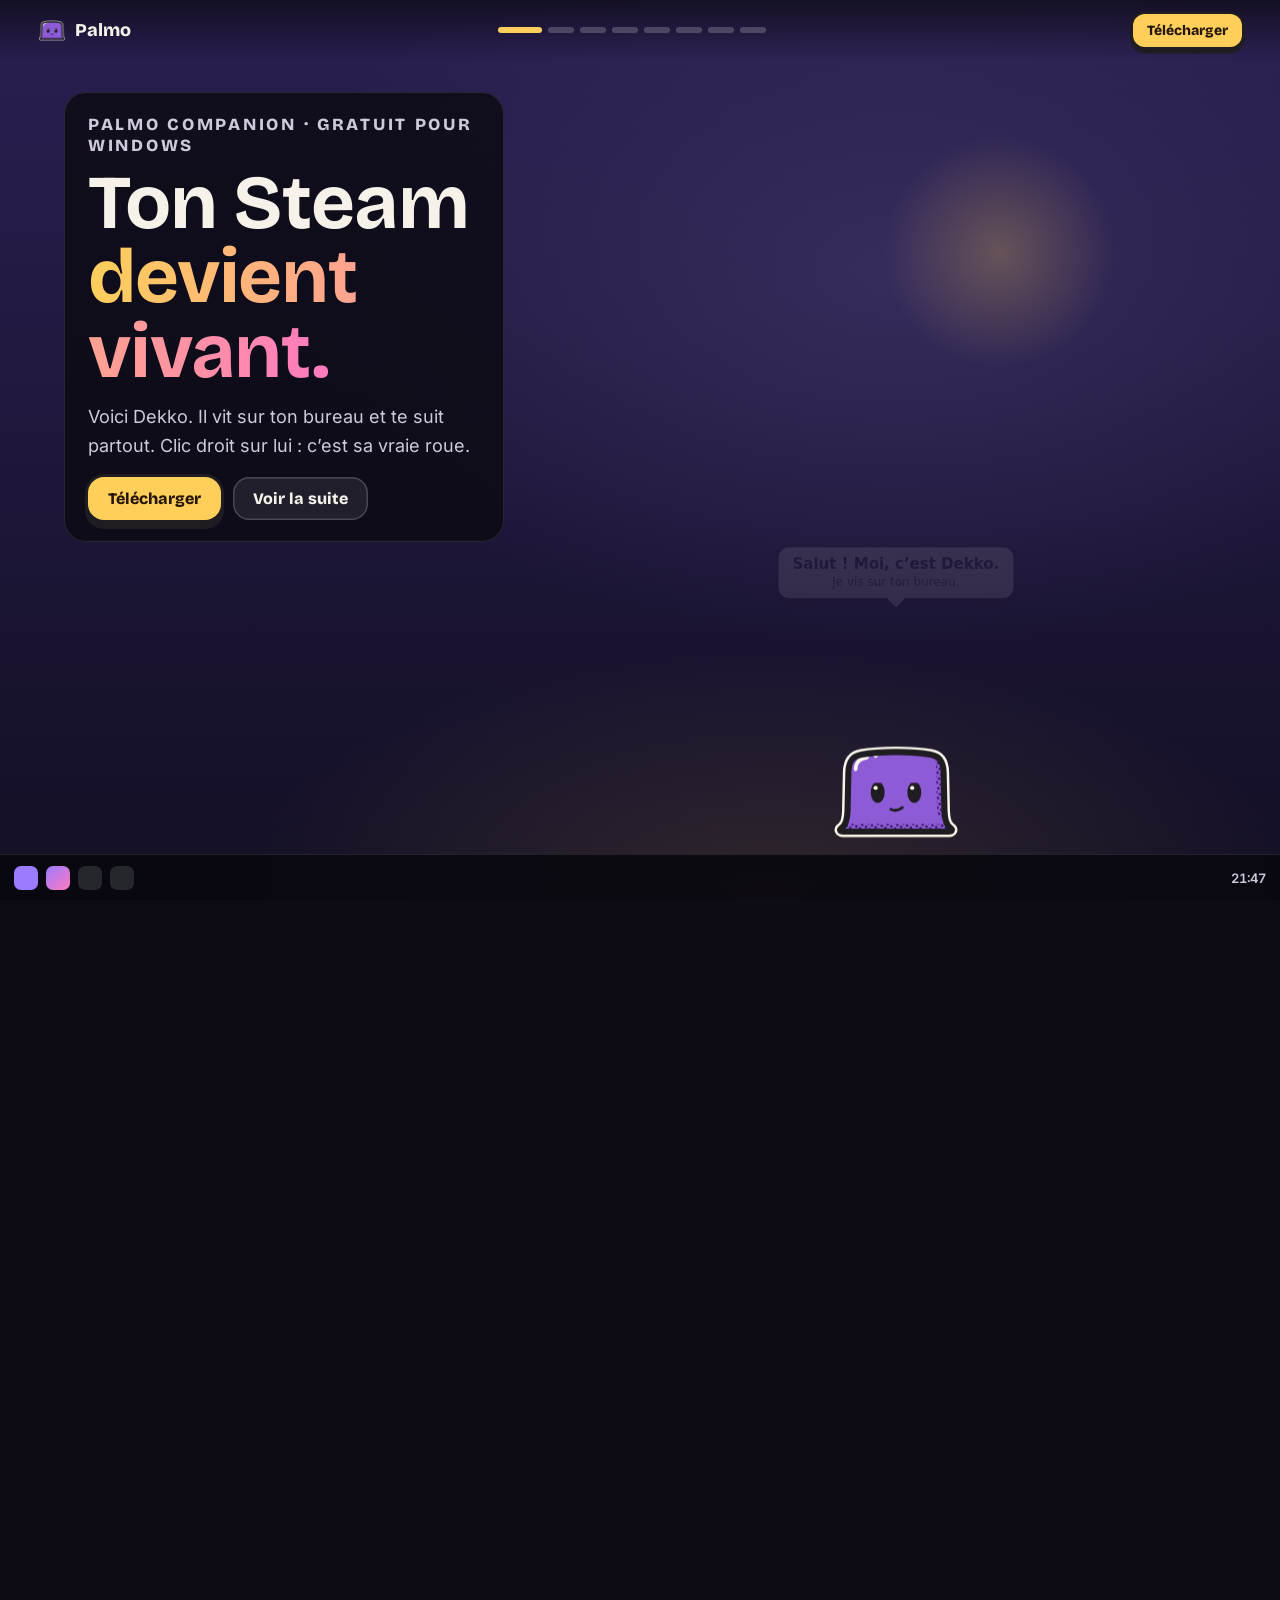
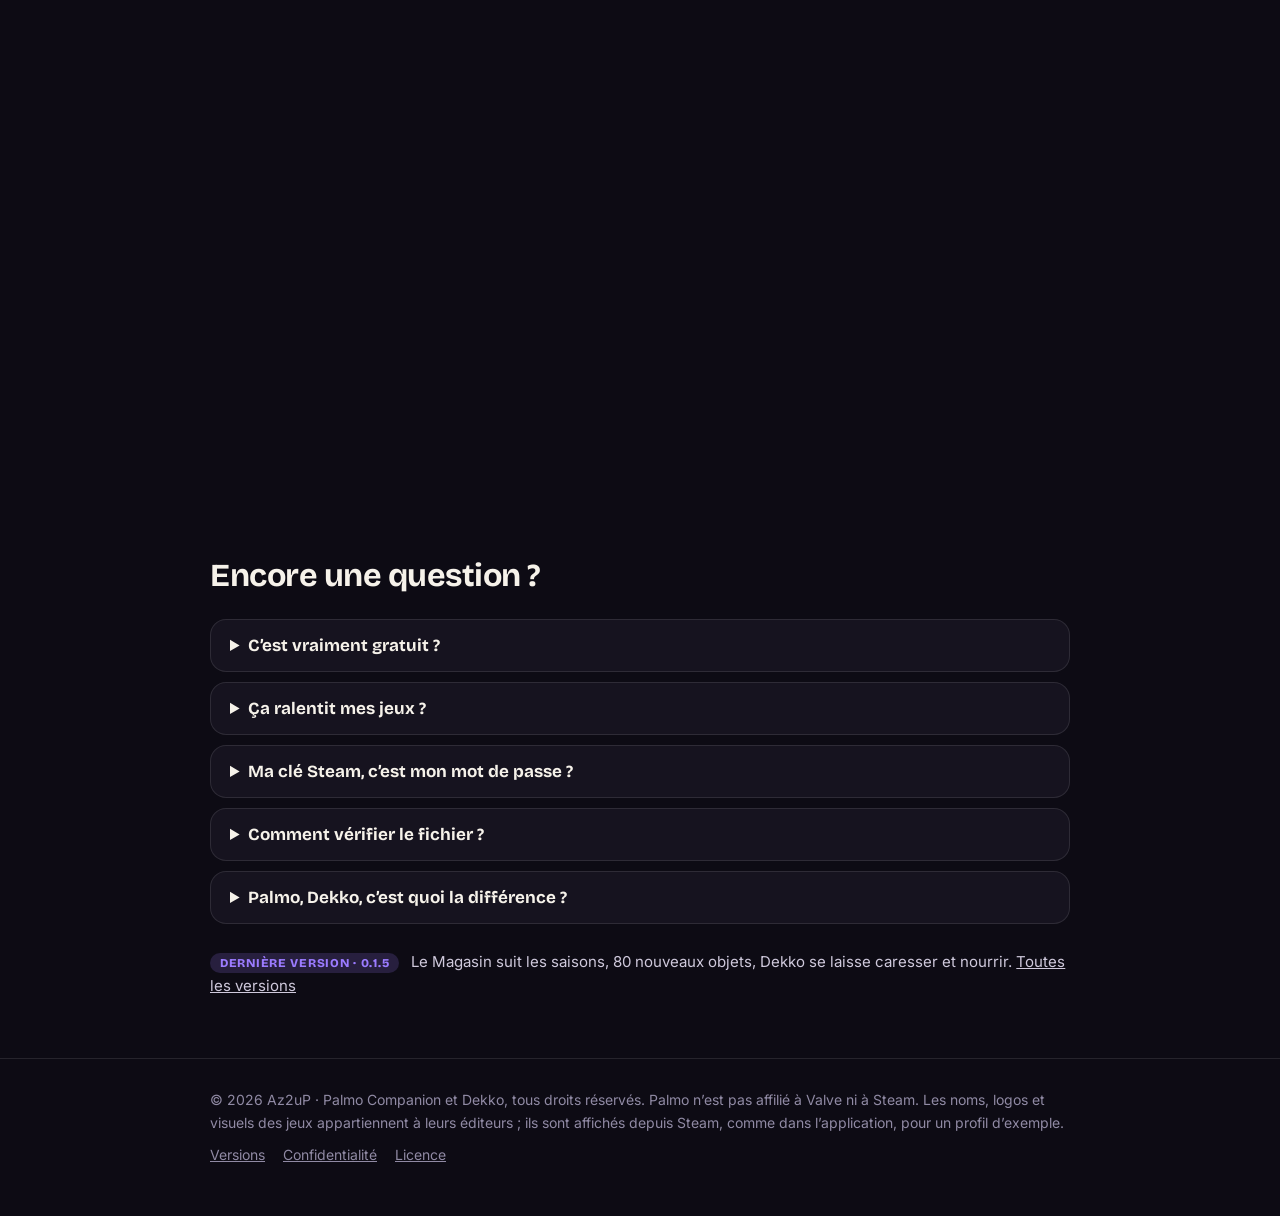
==== commit 5a649b7c: "docs: the film plays by itself, the Genesis stays on the scroll" ====
--- a/docs/index.html
+++ b/docs/index.html
@@ -10,8 +10,8 @@
 <meta property="og:image" content="assets/magasin.webp">
 <meta name="theme-color" content="#0d0b14">
 <link rel="icon" href="assets/icon.png">
-  <script type="module" crossorigin src="./assets/index-CokJ2nEP.js"></script>
-  <link rel="stylesheet" crossorigin href="./assets/index-C3dV0HXL.css">
+  <script type="module" crossorigin src="./assets/index-CVpHeUPg.js"></script>
+  <link rel="stylesheet" crossorigin href="./assets/index-DUcokJkC.css">
 </head>
 <body>
 <a class="skip" href="#telecharger">Passer directement au téléchargement</a>
@@ -72,7 +72,7 @@
 
   <!-- The captions, one per scene: the story told in words (and what the
        screen reader follows). Each one sets how long its scene lasts. -->
-  <section class="scene" id="s1" data-len="1.1">
+  <section class="scene" id="s1" data-len="1" data-auto="40">
     <div class="cap">
       <p class="kick">Palmo Companion · gratuit pour Windows</p>
       <h1>Ton Steam<br><em>devient vivant.</em></h1>
@@ -81,13 +81,13 @@
       <div class="cap-cta"><a class="btn primary" href="#telecharger">Télécharger</a><a class="btn ghost" href="#s2">Voir la suite</a></div>
     </div>
   </section>
-  <section class="scene" id="s2" data-len="1.3"><div class="cap"><p class="kick">Scène 2 · Ton Steam</p><h2>Il lit ta vie de joueur.</h2><p class="t1">Voici Palmo, le vrai : ta bibliothèque Steam avec tes heures, tes succès, ton backlog, tes jaquettes. Dekko, lui, s’installe sur la fenêtre.</p><p class="t2">Tu lances un jeu ? Il te souhaite bonne partie… et disparaît. Rien ne tourne pendant que tu joues.</p></div></section>
-  <section class="scene" id="s3" data-len="1.3"><div class="cap"><p class="kick">Scène 3 · Il grandit</p><h2>Chaque succès le fait grandir.</h2><p>Plus il est rare, plus il compte. À la fin de ta partie, Dekko te fait le débrief.</p></div></section>
-  <section class="scene" id="s4" data-len="1.4"><div class="cap"><p class="kick">Scène 4 · Il se transforme</p><h2>Ta vie de joueur devient un trésor.</h2><p>Au premier lancement, tous tes exploits passés deviennent des packs. Coloris, auras, fonds, bannières, stickers, émotes, et plus de 250 objets pour l’habiller.</p></div></section>
-  <section class="scene" id="s5" data-len="1.6"><div class="cap"><p class="kick">Scène 5 · La Genèse</p><h2>Il connaît toute ton histoire.</h2><p class="g1">Au premier lancement, Maître Gélatin relit chaque année de ta vie de joueur. Voici le vrai écran.</p><p class="g2"><b>Voilà l’histoire que Palmo a découverte.</b> Imagine maintenant la tienne.</p></div></section>
-  <section class="scene" id="s6" data-len="1.2"><div class="cap"><p class="kick">Scène 6 · À toi</p><h2>Fais connaissance.</h2><p class="hint" id="hint" aria-live="polite"></p><div class="wardrobe" id="wardrobe" role="group" aria-label="Garde-robe de Dekko"></div><button type="button" class="btn ghost sm card-btn" id="card-btn">Faire sa carte</button></div></section>
-  <section class="scene" id="s7" data-len="2"><div class="cap"><p class="kick">Scène 7 · Et tout le reste</p><h2 id="eco-title">Ce n’est que le début.</h2><p id="eco-say">Clique sur la barre de gauche de Palmo : tout marche.</p></div></section>
-  <section class="scene final" id="s8" data-len="1.9">
+  <section class="scene" id="s2" data-len="1" data-auto="9"><div class="cap"><p class="kick">Scène 2 · Ton Steam</p><h2>Il lit ta vie de joueur.</h2><p class="t1">Voici Palmo, le vrai : ta bibliothèque Steam avec tes heures, tes succès, ton backlog, tes jaquettes. Dekko, lui, s’installe sur la fenêtre.</p><p class="t2">Tu lances un jeu ? Il te souhaite bonne partie… et disparaît. Rien ne tourne pendant que tu joues.</p></div></section>
+  <section class="scene" id="s3" data-len="1" data-auto="8"><div class="cap"><p class="kick">Scène 3 · Il grandit</p><h2>Chaque succès le fait grandir.</h2><p>Plus il est rare, plus il compte. À la fin de ta partie, Dekko te fait le débrief.</p></div></section>
+  <section class="scene" id="s4" data-len="1" data-auto="8"><div class="cap"><p class="kick">Scène 4 · Il se transforme</p><h2>Ta vie de joueur devient un trésor.</h2><p>Au premier lancement, tous tes exploits passés deviennent des packs. Coloris, auras, fonds, bannières, stickers, émotes, et plus de 250 objets pour l’habiller.</p></div></section>
+  <section class="scene" id="s5" data-len="1.8" data-auto="0"><div class="cap"><p class="kick">Scène 5 · La Genèse</p><h2>Il connaît toute ton histoire.</h2><p class="g1">Au premier lancement, Maître Gélatin relit chaque année de ta vie de joueur. Voici le vrai écran.</p><p class="g2"><b>Voilà l’histoire que Palmo a découverte.</b> Imagine maintenant la tienne.</p></div></section>
+  <section class="scene" id="s6" data-len="1" data-auto="1.5"><div class="cap"><p class="kick">Scène 6 · À toi</p><h2>Fais connaissance.</h2><p class="hint" id="hint" aria-live="polite"></p><div class="wardrobe" id="wardrobe" role="group" aria-label="Garde-robe de Dekko"></div><button type="button" class="btn ghost sm card-btn" id="card-btn">Faire sa carte</button></div></section>
+  <section class="scene" id="s7" data-len="1" data-auto="22"><div class="cap"><p class="kick">Scène 7 · Et tout le reste</p><h2 id="eco-title">Ce n’est que le début.</h2><p id="eco-say">Clique sur la barre de gauche de Palmo : tout marche.</p></div></section>
+  <section class="scene final" id="s8" data-len="1.6" data-auto="9">
     <div class="cap" id="telecharger">
       <p class="kick">Scène 8 · Il t’attend</p>
       <div class="t1"><h2>Il garde tes secrets.</h2><p>Pas de compte, pas de serveur Palmo, pas de publicité. Ta clé Steam ne sert qu’à lire, et elle reste dans le coffre de Windows.</p></div>
--- a/docs/assets/index-DUcokJkC.css
+++ b/docs/assets/index-DUcokJkC.css
@@ -0,0 +1 @@
+@font-face{font-family:Bricolage Grotesque Variable;font-style:normal;font-display:swap;font-weight:200 800;src:url(./bricolage-grotesque-vietnamese-wght-normal-BUzh504Q.woff2)format("woff2-variations");unicode-range:U+102-103,U+110-111,U+128-129,U+168-169,U+1A0-1A1,U+1AF-1B0,U+300-301,U+303-304,U+308-309,U+323,U+329,U+1EA0-1EF9,U+20AB}@font-face{font-family:Bricolage Grotesque Variable;font-style:normal;font-display:swap;font-weight:200 800;src:url(./bricolage-grotesque-latin-ext-wght-normal-CcLUaPy7.woff2)format("woff2-variations");unicode-range:U+100-2BA,U+2BD-2C5,U+2C7-2CC,U+2CE-2D7,U+2DD-2FF,U+304,U+308,U+329,U+1D00-1DBF,U+1E00-1E9F,U+1EF2-1EFF,U+2020,U+20A0-20AB,U+20AD-20C0,U+2113,U+2C60-2C7F,U+A720-A7FF}@font-face{font-family:Bricolage Grotesque Variable;font-style:normal;font-display:swap;font-weight:200 800;src:url(./bricolage-grotesque-latin-wght-normal-DLoelf7F.woff2)format("woff2-variations");unicode-range:U+??,U+131,U+152-153,U+2BB-2BC,U+2C6,U+2DA,U+2DC,U+304,U+308,U+329,U+2000-206F,U+20AC,U+2122,U+2191,U+2193,U+2212,U+2215,U+FEFF,U+FFFD}@font-face{font-family:Inter Variable;font-style:normal;font-display:swap;font-weight:100 900;src:url(./inter-cyrillic-ext-wght-normal-BOeWTOD4.woff2)format("woff2-variations");unicode-range:U+460-52F,U+1C80-1C8A,U+20B4,U+2DE0-2DFF,U+A640-A69F,U+FE2E-FE2F}@font-face{font-family:Inter Variable;font-style:normal;font-display:swap;font-weight:100 900;src:url(./inter-cyrillic-wght-normal-DqGufNeO.woff2)format("woff2-variations");unicode-range:U+301,U+400-45F,U+490-491,U+4B0-4B1,U+2116}@font-face{font-family:Inter Variable;font-style:normal;font-display:swap;font-weight:100 900;src:url(./inter-greek-ext-wght-normal-DlzME5K_.woff2)format("woff2-variations");unicode-range:U+1F??}@font-face{font-family:Inter Variable;font-style:normal;font-display:swap;font-weight:100 900;src:url(./inter-greek-wght-normal-CkhJZR-_.woff2)format("woff2-variations");unicode-range:U+370-377,U+37A-37F,U+384-38A,U+38C,U+38E-3A1,U+3A3-3FF}@font-face{font-family:Inter Variable;font-style:normal;font-display:swap;font-weight:100 900;src:url(./inter-vietnamese-wght-normal-CBcvBZtf.woff2)format("woff2-variations");unicode-range:U+102-103,U+110-111,U+128-129,U+168-169,U+1A0-1A1,U+1AF-1B0,U+300-301,U+303-304,U+308-309,U+323,U+329,U+1EA0-1EF9,U+20AB}@font-face{font-family:Inter Variable;font-style:normal;font-display:swap;font-weight:100 900;src:url(./inter-latin-ext-wght-normal-DO1Apj_S.woff2)format("woff2-variations");unicode-range:U+100-2BA,U+2BD-2C5,U+2C7-2CC,U+2CE-2D7,U+2DD-2FF,U+304,U+308,U+329,U+1D00-1DBF,U+1E00-1E9F,U+1EF2-1EFF,U+2020,U+20A0-20AB,U+20AD-20C0,U+2113,U+2C60-2C7F,U+A720-A7FF}@font-face{font-family:Inter Variable;font-style:normal;font-display:swap;font-weight:100 900;src:url(./inter-latin-wght-normal-Dx4kXJAl.woff2)format("woff2-variations");unicode-range:U+??,U+131,U+152-153,U+2BB-2BC,U+2C6,U+2DA,U+2DC,U+304,U+308,U+329,U+2000-206F,U+20AC,U+2122,U+2191,U+2193,U+2212,U+2215,U+FEFF,U+FFFD}.dk{flex:none;display:block;overflow:visible}.dk .dk-fx{pointer-events:none}.dk.is-idle .dk-breathe{animation:3.4s ease-in-out infinite dk-breathe}.dk.is-idle .dk-blink{animation:4.6s linear infinite dk-blink}.dk.is-idle .dk-look{animation:9s ease-in-out infinite dk-look}.dk.is-idle .dk-tail,.dk.is-celebrate .dk-tail{animation:2.4s ease-in-out infinite dk-flutter}.dk.is-sleep .dk-breathe{animation:5.2s ease-in-out infinite dk-breathe-sleep}.dk.is-sleep .dk-z{animation:3.6s linear infinite both dk-z}.dk.is-celebrate .dk-jump{animation:2.8s linear infinite dk-jump}.dk.is-celebrate .dk-wiggle{animation:2.8s ease-in-out infinite dk-wiggle}.dk.is-celebrate .dk-shadow{animation:2.8s linear infinite dk-shadow}.dk.is-celebrate .dk-spark{animation:2.8s cubic-bezier(.2,.8,.3,1) infinite both dk-spark}.dk.is-sil{filter:brightness(0)}.dk.is-sil .dk-shadow-g,.dk.is-sil .dk-fx,.dk.is-sil .dk-glow{display:none}@keyframes dk-breathe{0%,to{transform:scale(1)}50%{transform:scale(1.016,.972)}}@keyframes dk-breathe-sleep{0%,to{transform:scale(1.01,.985)}50%{transform:scale(1.04,.93)}}@keyframes dk-blink{0%,91%,to{transform:scaleY(1)}93.5%{transform:scaleY(.08)}96%{transform:scaleY(1)}}@keyframes dk-look{0%,26%{transform:translate(0)}32%,50%{transform:translate(2.4px)}56%,72%{transform:translate(-2.2px)}78%,to{transform:translate(0)}}@keyframes dk-flutter{0%,to{transform:rotate(0)}50%{transform:rotate(7deg)}}@keyframes dk-z{0%{opacity:0;transform:translateY(4px)scale(.6)}15%{opacity:.9}85%{opacity:.6}to{opacity:0;transform:translate(6px,-12px)scale(1.05)}}@keyframes dk-jump{0%{animation-timing-function:ease-out;transform:translateY(0)scale(1)}7%{animation-timing-function:cubic-bezier(.2,.9,.4,1);transform:translateY(0)scale(1.14,.84)}14%{animation-timing-function:ease-out;transform:translateY(-30px)scale(.9,1.13)}26%{animation-timing-function:ease-in;transform:translateY(-44px)scale(1)}38%{animation-timing-function:linear;transform:translateY(-6px)scale(.94,1.07)}41%{animation-timing-function:ease-out;transform:translateY(0)scale(1.17,.81)}48%{transform:translateY(0)scale(.95,1.05)}55%{transform:translateY(0)scale(1.03,.98)}62%,to{transform:translateY(0)scale(1)}}@keyframes dk-wiggle{0%,16%{transform:rotate(0)}22%{transform:rotate(-7deg)}30%{transform:rotate(6deg)}38%,to{transform:rotate(0)}}@keyframes dk-shadow{0%,7%{opacity:1;transform:scaleX(1.06)}26%{opacity:.45;transform:scale(.62)}41%{opacity:1;transform:scaleX(1.12)}62%,to{opacity:1;transform:scale(1)}}@keyframes dk-spark{0%,12%{opacity:0;transform:translate(0)scale(0)}18%{opacity:1}40%{transform:translate(var(--dx), var(--dy)) scale(1);opacity:1}62%,to{transform:translate(calc(var(--dx) * 1.18), calc(var(--dy) * 1.18 + 6px)) scale(0);opacity:0}}@media (prefers-reduced-motion:reduce){.dk *{animation:none!important}}:root[data-motion=off] .dk *{animation:none!important}.dk-v.is-hop .dk-tail{animation:.45s ease-in-out infinite dk-flutter}@keyframes dk-jiggle{0%,to{transform:scale(1)}30%{transform:scale(1.035,.965)}55%{transform:scale(.985,1.02)}75%{transform:scale(1.01,.99)}}@keyframes dk-wobble{0%,to{transform:skew(0)}25%{transform:skew(1.6deg)}75%{transform:skew(-1.6deg)}}@keyframes dk-hop{0%{animation-timing-function:ease-out;transform:translateY(0)scale(1)}14%{animation-timing-function:cubic-bezier(.2,.8,.4,1);transform:translateY(0)scale(1.2,.8)}28%{animation-timing-function:ease-out;transform:translateY(-14px)scale(.86,1.16)}46%{animation-timing-function:ease-in;transform:translateY(-20px)scale(.98,1.03)}66%{animation-timing-function:ease-out;transform:translateY(0)scale(.92,1.08)}74%{transform:translateY(0)scale(1.22,.8)}86%{transform:translateY(0)scale(.95,1.05)}to{transform:translateY(0)scale(1)}}@keyframes dk-hop-shadow{0%,14%{opacity:1;transform:scaleX(1.1)}46%{opacity:.55;transform:scale(.7)}74%{opacity:1;transform:scaleX(1.18)}to{opacity:1;transform:scale(1)}}@keyframes dk-sag{0%,to{transform:scale(1.06,.9)}50%{transform:scale(1.1,.85)}}.dk-v.is-idle .dk-breathe{animation:2.2s ease-in-out infinite dk-jiggle}.dk-v.is-idle .dk-wiggle{animation:3.6s ease-in-out infinite dk-wobble}.dk-v.is-hop .dk-breathe{animation:.9s linear infinite dk-hop}.dk-v.is-hop .dk-shadow{animation:.9s linear infinite dk-hop-shadow}.dk-v.is-hop .dk-blink{animation:4.6s linear infinite dk-blink}.dk-v.is-sleep .dk-breathe{animation:5s ease-in-out infinite dk-sag}.dk-v .dk-prop{animation:.5s linear infinite dk-prop}.dk-v .dk-float{animation:2.4s ease-in-out infinite dk-float}.dk-v .dk-wingL{animation:1.6s ease-in-out infinite dk-wing-l}.dk-v .dk-wingR{animation:1.6s ease-in-out infinite dk-wing-r}.dk-v .dk-flame{animation:.25s ease-in-out infinite alternate dk-flame}.dk-v .dk-flag{animation:1.4s ease-in-out infinite dk-flag}.dk-v .dk-cape{animation:3s ease-in-out infinite dk-cape}.dk-v .dk-orbit{animation:2s linear infinite dk-orbit}.dk-v.is-hop .dk-cape{animation:.45s ease-in-out infinite dk-cape}.dk-v.is-sil,.dk-v .dk-anchors{animation:none}@keyframes dk-prop{0%,to{transform:scaleX(1)}50%{transform:scaleX(-1)}}@keyframes dk-float{0%,to{transform:translateY(0)}50%{transform:translateY(-2.4px)}}@keyframes dk-wing-l{0%,to{transform:rotate(0)}50%{transform:rotate(-12deg)}}@keyframes dk-wing-r{0%,to{transform:rotate(0)}50%{transform:rotate(12deg)}}@keyframes dk-flame{0%{transform:scaleY(.75)}to{transform:scaleY(1.15)}}@keyframes dk-flag{0%,to{transform:skewY(0)}50%{transform:skewY(-8deg)}}@keyframes dk-cape{0%,to{transform:scaleX(1)}50%{transform:scaleX(1.05)}}@keyframes dk-orbit{0%{transform:rotate(0)}to{transform:rotate(360deg)}}.dk-v .dk-z{animation:3.6s linear infinite both dk-z}.dk-v .dk-bubble{animation:3.2s ease-in-out infinite dk-snot}.dk-v .dk-pulse{animation:.9s ease-in-out infinite dk-pulse}.dk-v .dk-steam{animation:1.8s ease-out infinite both dk-steam}.dk-v .dk-tear{animation:2.2s ease-in infinite dk-tear}.dk-v .dk-sweat{animation:2.6s ease-in infinite dk-sweat}.dk-v .dk-flicker{animation:.6s steps(2,end) infinite dk-flick}.dk-v .dk-orb{animation:1.8s linear infinite dk-orb}.dk-v .dk-spin{animation:1.4s linear infinite dk-orbit}.dk-v .dk-pop{animation:1.8s ease-out infinite dk-pop}.dk-v .dk-twinkle{animation:1.6s ease-in-out infinite dk-twinkle}.dk-v .dk-dot{animation:1.5s ease-in-out infinite dk-dots}.dk-v .dk-float-up{animation:2.4s ease-out infinite both dk-floatup}.dk-v .dk-shake{animation:.3s linear infinite dk-shake}.dk-v .dk-drip{animation:2.6s ease-in infinite dk-drip}.dk-v .dk-note{animation:2.6s ease-out infinite both dk-note}.dk-v .dk-sigh{animation:3s ease-out infinite both dk-sigh}.dk-v .dk-fall{animation:2s linear infinite both dk-fallc}.dk-v .dk-beat{animation:.8s ease-in-out infinite dk-beat}.dk-v .dk-jitter{animation:.18s linear infinite dk-jitter}.dk-v .dk-brow{animation:3s ease-in-out infinite dk-browup}.dk-v .dk-chatter{animation:.32s ease-in-out infinite dk-chatter}.dk-v .dk-quiver{animation:.22s linear infinite dk-quiver}.dk-v .dk-wag{animation:.6s ease-in-out infinite dk-wag}.dk-v .dk-lick{animation:1.2s ease-in-out infinite dk-lick}.dk-v .dk-sing{animation:.7s ease-in-out infinite dk-chatter}.dk-v .dk-puffcheeks{animation:1.4s ease-in-out infinite dk-puff}.dk-v .dk-wink{animation:2.2s ease-in-out infinite dk-winkhop}.dk-v .dk-ex--joie,.dk-v .dk-ex--chante{animation:1s ease-in-out infinite dk-facebounce}.dk-v .dk-ex--rire,.dk-v .dk-ex--victoire{animation:.4s ease-in-out infinite dk-facebounce}.dk-v .dk-ex--terrifie{animation:.12s linear infinite dk-shake}.dk-v .dk-ex--taquine,.dk-v .dk-ex--colere{animation:.5s linear infinite dk-shake}.dk-v .dk-ex--etourdi,.dk-v .dk-ex--ko{animation:2.4s ease-in-out infinite dk-dizzy}.dk-v .dk-ex--fier{animation:3s ease-in-out infinite dk-proud}.dk-v .dk-flicker2{animation:.35s ease-in-out infinite alternate dk-flame2}.dk-v .dk-hum{animation:.18s steps(2,end) infinite dk-hum}.dk-v .dk-glow{animation:1.8s ease-in-out infinite dk-glowp}.dk-v .dk-scan{animation:1.8s ease-in-out infinite dk-scan}.dk-v .dk-scanline{animation:1.6s ease-in-out infinite alternate dk-scanline}.dk-v .dk-blinklight{animation:1.2s steps(2,end) infinite dk-flick}.dk-v .dk-steamup{animation:2s ease-out infinite both dk-steam}.dk-v .dk-bubbleup{animation:2.4s ease-out infinite both dk-bubbleup}.dk-v .dk-needle{animation:2.4s ease-in-out infinite dk-needle}.dk-v .dk-rock{animation:1.6s ease-in-out infinite dk-rock}.dk-v .dk-swing{animation:2s ease-in-out infinite dk-swing2}.dk-v .dk-sway{animation:2.6s ease-in-out infinite dk-swing2}.dk-v .dk-tailwag{animation:1.4s ease-in-out infinite dk-tailwag}.dk-v .dk-tail{animation:2.4s ease-in-out infinite dk-flutter}.dk-v.is-idle .dk-heldR{animation:3.4s ease-in-out infinite dk-held}.dk-v.is-idle .dk-heldL{animation:3.4s ease-in-out -1.7s infinite dk-held}.dk-v.is-hop .dk-heldR,.dk-v.is-hop .dk-heldL{animation:.9s ease-in-out infinite dk-heldhop}.dk-v.is-celebrate .dk-heldR{animation:2.8s ease-in-out infinite dk-heldraise}.dk-v.is-celebrate .dk-heldL{animation:2.8s ease-in-out infinite dk-heldraise-l}@keyframes dk-snot{0%{opacity:0;transform:scale(.3)}15%{opacity:1}70%{opacity:1;transform:scale(1.25)}76%,to{opacity:0;transform:scale(1.5)}}@keyframes dk-pulse{0%,to{transform:scale(1)}50%{transform:scale(1.25)}}@keyframes dk-steam{0%{opacity:0;transform:translateY(2px)scale(.5)}25%{opacity:1}to{opacity:0;transform:translateY(-9px)scale(1.2)}}@keyframes dk-tear{0%,20%{opacity:1;transform:translateY(0)}90%{opacity:.2;transform:translateY(11px)}to{opacity:0;transform:translateY(12px)}}@keyframes dk-sweat{0%{opacity:0;transform:translateY(-2px)}15%{opacity:1}85%{opacity:1;transform:translateY(8px)}to{opacity:0;transform:translateY(10px)}}@keyframes dk-flick{0%{opacity:1}to{opacity:.35}}@keyframes dk-orb{0%{transform:translate(17px)scale(1)}25%{transform:translateY(4px)scale(1.25)}50%{transform:translate(-17px)scale(1)}75%{transform:translateY(-4px)scale(.65)}to{transform:translate(17px)scale(1)}}@keyframes dk-pop{0%,8%{transform:scale(0)rotate(-20deg)}20%{transform:scale(1.25)rotate(8deg)}30%,70%{transform:scale(1)rotate(0)}85%,to{transform:scale(0)}}@keyframes dk-twinkle{0%,to{opacity:.6;transform:scale(.55)rotate(0)}50%{opacity:1;transform:scale(1.1)rotate(45deg)}}@keyframes dk-dots{0%,to{opacity:.15}40%,60%{opacity:1}}@keyframes dk-floatup{0%{opacity:0;transform:translateY(4px)scale(.6)}20%{opacity:1}to{opacity:0;transform:translateY(-12px)scale(1.1)}}@keyframes dk-shake{0%,to{transform:translate(0)}25%{transform:translate(.7px)}75%{transform:translate(-.7px)}}@keyframes dk-drip{0%{opacity:0;transform:translateY(0)scaleY(.4)}20%{opacity:1}60%{opacity:1;transform:translateY(1px)scaleY(1.2)}to{opacity:0;transform:translateY(12px)scaleY(1)}}@keyframes dk-note{0%{opacity:0;transform:translateY(4px)rotate(-8deg)scale(.6)}20%{opacity:1}to{opacity:0;transform:translate(4px,-14px)rotate(10deg)scale(1)}}@keyframes dk-sigh{0%{opacity:0;transform:translate(0)scale(.4)}25%{opacity:1}to{opacity:0;transform:translate(12px,-6px)scale(1.2)}}@keyframes dk-fallc{0%{opacity:0;transform:translateY(-6px)rotate(0)}15%{opacity:1}to{opacity:0;transform:translateY(14px)rotate(220deg)}}@keyframes dk-beat{0%,to{transform:scale(1)}30%{transform:scale(1.2)}50%{transform:scale(.95)}}@keyframes dk-jitter{0%{transform:translate(0)}33%{transform:translate(.4px,-.3px)}66%{transform:translate(-.4px,.3px)}}@keyframes dk-browup{0%,60%,to{transform:translateY(0)}70%,90%{transform:translateY(-1.6px)}}@keyframes dk-chatter{0%,to{transform:scaleY(1)}50%{transform:scaleY(.8)}}@keyframes dk-quiver{0%,to{transform:translateY(0)}50%{transform:translateY(.35px)}}@keyframes dk-wag{0%,to{transform:rotate(-10deg)}50%{transform:rotate(10deg)}}@keyframes dk-lick{0%,to{transform:translate(-1.4px)}50%{transform:translate(1.4px)}}@keyframes dk-puff{0%,to{transform:scale(1)}50%{transform:scale(1.08)}}@keyframes dk-winkhop{0%,70%,to{transform:translateY(0)}80%{transform:translateY(-1.2px)}}@keyframes dk-facebounce{0%,to{transform:translateY(0)}50%{transform:translateY(-1.2px)}}@keyframes dk-dizzy{0%,to{transform:rotate(0)}25%{transform:rotate(2deg)}75%{transform:rotate(-2deg)}}@keyframes dk-proud{0%,to{transform:translateY(0)}50%{transform:translateY(-.8px)}}@keyframes dk-flame2{0%{opacity:.85;transform:scale(.9,.85)}to{opacity:1;transform:scale(1.05,1.15)}}@keyframes dk-hum{0%{opacity:1}to{opacity:.85}}@keyframes dk-glowp{0%,to{opacity:.9;transform:scale(1)}50%{opacity:1;transform:scale(1.12)}}@keyframes dk-scan{0%,to{transform:scaleX(.6)}50%{transform:scaleX(1)}}@keyframes dk-scanline{0%{transform:translate(-14px)}to{transform:translate(14px)}}@keyframes dk-bubbleup{0%{opacity:0;transform:translate(0)scale(.4)}20%{opacity:1}to{opacity:0;transform:translate(5px,-16px)scale(1.2)}}@keyframes dk-needle{0%,to{transform:rotate(-18deg)}50%{transform:rotate(22deg)}}@keyframes dk-rock{0%,to{transform:rotate(-6deg)}50%{transform:rotate(6deg)}}@keyframes dk-swing2{0%,to{transform:rotate(-7deg)}50%{transform:rotate(7deg)}}@keyframes dk-tailwag{0%,to{transform:rotate(-5deg)}50%{transform:rotate(7deg)}}@keyframes dk-held{0%,to{transform:rotate(-2.5deg)}50%{transform:rotate(3deg)}}@keyframes dk-heldhop{0%,to{transform:rotate(0)translateY(0)}30%{transform:rotate(-6deg)translateY(-2px)}70%{transform:rotate(5deg)translateY(1px)}}@keyframes dk-heldraise{0%,8%{transform:translateY(0)rotate(0)}18%,40%{transform:translateY(-9px)rotate(-14deg)}62%,to{transform:translateY(0)rotate(0)}}@keyframes dk-heldraise-l{0%,8%{transform:translateY(0)rotate(0)}18%,40%{transform:translateY(-7px)rotate(12deg)}62%,to{transform:translateY(0)rotate(0)}}.dk-v .dk-mote{animation:3s ease-in-out infinite both dk-mote}.dk-v .dk-auraflame{animation:1.4s ease-in-out infinite dk-auraflame}@keyframes dk-mote{0%{opacity:0;transform:translateY(6px)scale(.4)}25%{opacity:1}to{opacity:0;transform:translateY(-16px)scale(1)}}@keyframes dk-auraflame{0%,to{opacity:.85;transform:scale(1)}50%{opacity:1;transform:scale(1.03,1.07)}}.dk.is-sil .dk-aura{display:none}.dk-v .dk-au-pulse{animation:2.6s ease-in-out infinite dk-au-pulse}.dk-v .dk-au-bob{animation:2.2s ease-in-out infinite dk-au-bob}.dk-v .dk-au-rise{animation:3.4s ease-in infinite both dk-au-rise}.dk-v .dk-au-drift{animation:5s ease-in-out infinite both dk-au-drift}.dk-v .dk-au-float{animation:3.6s ease-in-out infinite both dk-au-float}.dk-v .dk-au-blink{animation:1.8s steps(2,end) infinite both dk-au-blink}.dk-v .dk-au-fall{animation:6.2s linear infinite both dk-au-fall}.dk-v .dk-au-spin{animation:7s linear infinite dk-au-spin}.dk-v .dk-au-spin-slow{animation:22s linear infinite dk-au-spin}.dk-v .dk-au-flicker{animation:.9s ease-in-out infinite dk-au-flicker}.dk-v .dk-au-flicker2{animation:1.3s ease-in-out infinite reverse dk-au-flicker}.dk-v .dk-au-flash{animation:1.5s step-end infinite both dk-au-flash}@keyframes dk-au-pulse{0%,to{opacity:.8;transform:scale(.94)}50%{opacity:1;transform:scale(1.06)}}@keyframes dk-au-bob{0%,to{transform:translateY(0)}50%{transform:translateY(-3px)}}@keyframes dk-au-rise{0%{opacity:0;transform:translateY(4px)}15%{opacity:1}to{opacity:0;transform:translateY(-78px)}}@keyframes dk-au-drift{0%,to{opacity:.6;transform:translate(-4px)scale(.95)}50%{opacity:1;transform:translate(5px)scale(1.06)}}@keyframes dk-au-float{0%{opacity:0;transform:translateY(6px)scale(.6)}30%{opacity:1}to{opacity:0;transform:translateY(-18px)scale(1)}}@keyframes dk-au-blink{0%{opacity:1}50%{opacity:.15}}@keyframes dk-au-fall{0%{opacity:0;transform:translate(0)rotate(0)}10%{opacity:1}90%{opacity:1}to{opacity:0;transform:translate(8px,96px)rotate(200deg)}}@keyframes dk-au-spin{to{transform:rotate(360deg)}}@keyframes dk-au-flicker{0%,to{transform:scale(1)}50%{transform:scale(1.04,1.1)}}@keyframes dk-au-flash{0%,62%{opacity:0}64%,70%{opacity:1}72%,76%{opacity:.2}78%,84%{opacity:1}86%,to{opacity:0}}@media (prefers-reduced-motion:reduce){.dk-v [class^=dk-au-],.dk-v [class*=\ dk-au-]{animation:none!important}}.dk[class*=is-em-] .dk-blink{animation:4.6s linear infinite dk-blink}.dk[class*=is-em-] .dk-tail{animation:.6s ease-in-out infinite dk-flutter}.dk.is-em-danse .dk-jump{animation:1.2s ease-in-out infinite em-danse-hop}.dk.is-em-danse .dk-wiggle{animation:1.2s ease-in-out infinite em-sway}@keyframes em-danse-hop{0%,50%,to{transform:translateY(0)scale(1.06,.94)}25%,75%{transform:translateY(-10px)scale(.96,1.05)}}@keyframes em-sway{0%,to{transform:rotate(-9deg)}50%{transform:rotate(9deg)}}.dk.is-em-salut .dk-wiggle{animation:1.6s ease-in-out infinite em-salut}@keyframes em-salut{0%,to{transform:rotate(0)}15%{transform:rotate(-14deg)}30%{transform:rotate(10deg)}45%{transform:rotate(-12deg)}60%{transform:rotate(6deg)}75%{transform:rotate(0)}}.dk.is-em-rebond .dk-jump{animation:1.5s cubic-bezier(.3,0,.7,1) infinite em-rebond}@keyframes em-rebond{0%,to{transform:translateY(0)scale(1.16,.84)}18%{transform:translateY(-30px)scale(.9,1.12)}33%{transform:translateY(0)scale(1.12,.88)}50%{transform:translateY(-18px)scale(.94,1.08)}66%{transform:translateY(0)scale(1.08,.92)}82%{transform:translateY(-8px)scale(.98,1.03)}}.dk.is-em-toupie .dk-wiggle{animation:1.4s cubic-bezier(.5,0,.5,1) infinite em-toupie}@keyframes em-toupie{0%{transform:rotate(0)scale(1)}50%{transform:rotate(180deg)scale(.9,1.1)}to{transform:rotate(360deg)scale(1)}}.dk.is-em-tremblote .dk-breathe{animation:.18s linear infinite em-tremblote}@keyframes em-tremblote{0%,to{transform:translate(0)scale(1)}25%{transform:translate(-2px)scale(1.03,.97)}75%{transform:translate(2px)scale(.97,1.03)}}.dk.is-em-etirement .dk-breathe{animation:2.2s ease-in-out infinite em-etirement}@keyframes em-etirement{0%,to{transform:scale(1)}35%{transform:scale(.82,1.32)}55%{transform:scale(1.2,.8)}70%{transform:scale(.96,1.05)}}.dk.is-em-timide .dk-breathe{animation:2.4s ease-in-out infinite em-timide}.dk.is-em-timide .dk-wiggle{animation:2.4s ease-in-out infinite em-sway}@keyframes em-timide{0%,to{transform:scale(1)}50%{transform:scale(.86,.8)}}.dk.is-em-meditation .dk-jump{animation:3s ease-in-out infinite em-levitate}.dk.is-em-meditation .dk-shadow{animation:3s ease-in-out infinite em-levitate-shadow}@keyframes em-levitate{0%,to{transform:translateY(-14px)}50%{transform:translateY(-24px)}}@keyframes em-levitate-shadow{0%,to{opacity:.55;transform:scale(.7)}50%{opacity:.4;transform:scale(.55)}}.dk.is-em-patinage .dk-jump{animation:2s ease-in-out infinite em-patine}.dk.is-em-patinage .dk-wiggle{animation:2s ease-in-out infinite em-sway}@keyframes em-patine{0%,to{transform:translate(-14px)}50%{transform:translate(14px)}}.dk.is-em-salto .dk-jump{animation:1.6s cubic-bezier(.3,0,.6,1) infinite em-salto-up}.dk.is-em-salto .dk-wiggle{animation:1.6s cubic-bezier(.4,0,.4,1) infinite em-salto-turn}@keyframes em-salto-up{0%,to{transform:translateY(0)scale(1.12,.88)}15%{transform:translateY(-20px)scale(.92,1.1)}45%{transform:translateY(-46px)}75%{transform:translateY(0)scale(1.14,.86)}85%{transform:translateY(0)scale(.97,1.03)}}@keyframes em-salto-turn{0%,15%{transform:rotate(0)}75%,to{transform:rotate(-360deg)}}.dk.is-em-crepe .dk-breathe{animation:2s cubic-bezier(.3,1.4,.5,1) infinite em-crepe}@keyframes em-crepe{0%,to{transform:scale(1)}20%,55%{transform:scale(1.45,.4)}70%{transform:scale(.85,1.2)}85%{transform:scale(1.05,.95)}}.dk.is-em-vague .dk-breathe{animation:1.4s ease-in-out infinite em-vague}.dk.is-em-vague .dk-wiggle{animation:1.4s ease-in-out infinite em-sway}@keyframes em-vague{0%,to{transform:skew(0)scale(1)}25%{transform:skew(12deg)scale(1.04,.96)}75%{transform:skew(-12deg)scale(.96,1.04)}}.dk.is-em-spectre .dk-jump{animation:2.6s ease-in-out infinite em-spectre}.dk.is-em-spectre .dk-shadow{animation:2.6s ease-in-out infinite em-levitate-shadow}@keyframes em-spectre{0%,to{opacity:1;transform:translateY(-10px)}40%{opacity:.35;transform:translateY(-26px)translate(6px)}60%{opacity:.5;transform:translateY(-22px)translate(-6px)}}.dk.is-em-eclosion .dk-breathe{animation:2.4s cubic-bezier(.3,1.5,.5,1) infinite em-eclosion}@keyframes em-eclosion{0%{transform:scale(.2)}35%{transform:scale(1.18)}50%,to{transform:scale(1)}}.dk.is-em-disco .dk-jump{animation:.8s ease-in-out infinite em-danse-hop}.dk.is-em-disco .dk-wiggle{animation:1.6s steps(4,jump-none) infinite em-disco}@keyframes em-disco{0%{transform:rotate(-14deg)}to{transform:rotate(14deg)}}.dk.is-em-hoche .dk-wiggle{animation:.5s ease-in-out infinite em-hoche}@keyframes em-hoche{0%,to{transform:rotate(0)translateY(0)}40%{transform:rotate(12deg)translateY(4px)}}.dk.is-em-gelee .dk-breathe{animation:1.1s ease-in-out infinite em-gelee}@keyframes em-gelee{0%,to{transform:scale(1)}20%{transform:scale(1.14,.88)}40%{transform:scale(.9,1.1)}60%{transform:scale(1.06,.95)}80%{transform:scale(.98,1.02)}}.dk.is-em-sieste .dk-breathe{animation:3.2s ease-in-out infinite em-sieste}.dk.is-em-sieste .dk-wiggle{animation:3.2s ease-in-out infinite em-sieste-tilt}@keyframes em-sieste{0%,to{transform:scale(1.04,.94)}50%{transform:scale(1.1,.88)}}@keyframes em-sieste-tilt{0%,to{transform:rotate(-6deg)}50%{transform:rotate(-9deg)}}.dk.is-em-moonwalk .dk-jump{animation:2.4s linear infinite em-moonwalk}.dk.is-em-moonwalk .dk-wiggle{animation:.6s ease-in-out infinite em-moonwalk-lean}@keyframes em-moonwalk{0%{transform:translate(18px)}50%{transform:translate(-18px)}50.01%{transform:translate(-18px)scaleX(-1)}to{transform:translate(18px)scaleX(-1)}}@keyframes em-moonwalk-lean{0%,to{transform:skew(-6deg)}50%{transform:skew(-12deg)translateY(-2px)}}.dk.is-em-boing .dk-jump{animation:1.3s cubic-bezier(.2,.7,.4,1) infinite em-boing}.dk.is-em-boing .dk-breathe{animation:1.3s ease-in-out infinite em-boing-squash}@keyframes em-boing{0%,to{transform:translateY(0)}15%{transform:translateY(4px)}45%{transform:translateY(-52px)}75%{transform:translateY(0)}}@keyframes em-boing-squash{0%,to{transform:scale(1.25,.72)}30%{transform:scale(.8,1.3)}60%{transform:scale(.95,1.05)}76%{transform:scale(1.3,.7)}}.dk.is-em-yoyo .dk-jump{animation:.9s ease-in-out infinite em-yoyo}@keyframes em-yoyo{0%,to{transform:translateY(0)}50%{transform:translateY(-26px)}}.dk.is-em-robot .dk-wiggle{animation:1.6s step-end infinite em-robot}@keyframes em-robot{0%{transform:rotate(0)}25%{transform:rotate(-10deg)translate(-4px)}50%{transform:rotate(0)translateY(-6px)}75%{transform:rotate(10deg)translate(4px)}}.dk.is-em-pirouette .dk-jump{animation:1.8s ease-in-out infinite em-pirouette-up}.dk.is-em-pirouette .dk-breathe{animation:1.8s ease-in-out infinite em-pirouette}@keyframes em-pirouette-up{0%,to{transform:translateY(0)}50%{transform:translateY(-16px)}}@keyframes em-pirouette{0%,to{transform:scaleX(1)}25%{transform:scaleX(.1)}50%{transform:scaleX(-1)}75%{transform:scaleX(-.1)}}.dk.is-em-hula .dk-breathe{animation:.9s ease-in-out infinite em-hula}.dk.is-em-hula .dk-wiggle{animation:1.8s ease-in-out infinite em-sway}@keyframes em-hula{0%,to{transform:skew(14deg)translate(-4px)}50%{transform:skew(-14deg)translate(4px)}}.dk.is-em-tornade .dk-wiggle{animation:.7s linear infinite em-tornade}.dk.is-em-tornade .dk-jump{animation:1.4s ease-in-out infinite em-pirouette-up}@keyframes em-tornade{0%{transform:scaleX(1)rotate(-4deg)}25%{transform:scaleX(.3)rotate(0)}50%{transform:scaleX(-1)rotate(4deg)}75%{transform:scaleX(-.3)rotate(0)}to{transform:scaleX(1)rotate(-4deg)}}.dk.is-em-zombie .dk-wiggle{animation:2.2s ease-in-out infinite em-zombie}.dk.is-em-zombie .dk-jump{animation:2.2s ease-in-out infinite em-zombie-step}@keyframes em-zombie{0%,to{transform:rotate(-12deg)skew(6deg)}50%{transform:rotate(8deg)skew(-4deg)}}@keyframes em-zombie-step{0%,to{transform:translate(-6px)}50%{transform:translate(6px)translateY(-3px)}}.dk.is-em-battement .dk-breathe{animation:1s ease-in-out infinite em-battement}@keyframes em-battement{0%,40%,to{transform:scale(1)}10%{transform:scale(1.14,1.1)}25%{transform:scale(1.06,1.04)}30%{transform:scale(1.16,1.12)}}.dk.is-em-flocon .dk-jump{animation:3.4s ease-in-out infinite em-levitate}.dk.is-em-flocon .dk-wiggle{animation:6.8s linear infinite em-flocon}.dk.is-em-flocon .dk-shadow{animation:3.4s ease-in-out infinite em-levitate-shadow}@keyframes em-flocon{0%{transform:rotate(0)}25%{transform:rotate(14deg)}75%{transform:rotate(-14deg)}to{transform:rotate(0)}}.dk.is-em-lapinou .dk-jump{animation:1.2s cubic-bezier(.3,0,.6,1) infinite em-lapinou}.dk.is-em-lapinou .dk-breathe{animation:.6s ease-in-out infinite em-lapinou-squash}@keyframes em-lapinou{0%,to{transform:translate(-14px)}25%{transform:translate(-7px,-18px)}50%{transform:translate(0)}75%{transform:translate(-7px,-18px)scaleX(-1)}}@keyframes em-lapinou-squash{0%,to{transform:scale(1.12,.88)}50%{transform:scale(.94,1.08)}}.dk.is-em-feuartifice .dk-jump{animation:1.8s cubic-bezier(.2,.8,.4,1) infinite em-feuartifice}.dk.is-em-feuartifice .dk-breathe{animation:1.8s ease-in-out infinite em-feuartifice-squash}@keyframes em-feuartifice{0%,20%,to{transform:translateY(0)}50%{transform:translateY(-64px)rotate(360deg)}70%{transform:translateY(0)rotate(360deg)}}@keyframes em-feuartifice-squash{0%,to{transform:scale(1)}15%{transform:scale(1.3,.7)}35%{transform:scale(.8,1.3)}72%{transform:scale(1.2,.8)}}.dk.is-em-ronron .dk-breathe{animation:.9s ease-in-out infinite em-ronron}.dk.is-em-ronron .dk-wiggle{animation:1.8s ease-in-out infinite em-ronron-tilt}@keyframes em-ronron{0%,to{transform:scale(1.06,.92)}50%{transform:scale(1.12,.86)}}@keyframes em-ronron-tilt{0%,to{transform:rotate(-4deg)}50%{transform:rotate(4deg)}}.dk.is-em-miam .dk-breathe{animation:.32s ease-in-out infinite em-miam}.dk.is-em-miam .dk-jump{animation:2.4s ease-out em-miam-bob}@keyframes em-miam{0%,to{transform:scale(1)}50%{transform:scale(1.07,.9)}}@keyframes em-miam-bob{0%{transform:translateY(0)}8%{transform:translateY(-8px)scale(.96,1.05)}16%,to{transform:translateY(0)}}@media (prefers-reduced-motion:reduce){.dk[class*=is-em-] .dk-jump,.dk[class*=is-em-] .dk-wiggle,.dk[class*=is-em-] .dk-breathe{animation:none!important}}:root{--bg:#0d0b14;--bg-1:#16131f;--line:#ffffff1a;--fg:#f6f2ea;--fg-2:#cfc9dc;--muted:#908aa4;--paper:#fbf6ea;--ink:#1f1c22;--gold:#ffcf5a;--gold-ink:#241604;--violet:#9b7bff;--pink:#ff7ac0;--mint:#6fe0b5;--display:"Bricolage Grotesque Variable", "Bahnschrift", system-ui, sans-serif;--text:"Inter Variable", "Segoe UI", system-ui, sans-serif;--bar:46px;--lightningcss-light: ;--lightningcss-dark:initial;color-scheme:dark}*{box-sizing:border-box}html{scroll-behavior:smooth}body{background:var(--bg);color:var(--fg);font:16px/1.6 var(--text);-webkit-font-smoothing:antialiased;margin:0;overflow-x:hidden}a{color:inherit}svg{overflow:visible}h1,h2{font-family:var(--display);letter-spacing:-.015em;margin:0}em{color:var(--gold);font-style:normal}.wrap{width:min(860px,100% - 32px);margin-inline-start:auto;margin-inline-end:auto}.skip{z-index:60;background:var(--paper);color:var(--ink);border-radius:10px;padding:8px 14px;position:absolute;top:8px;left:-999px}.skip:focus{left:8px}:focus-visible{outline:3px solid var(--gold);outline-offset:3px;border-radius:8px}.btn{font:800 16px var(--display);cursor:pointer;border:0;border-radius:16px;justify-content:center;align-items:center;gap:10px;padding:12px 20px;text-decoration:none;transition:transform .14s,box-shadow .14s;display:inline-flex}.btn svg{fill:none;stroke:currentColor;stroke-width:2.4px;stroke-linecap:round;stroke-linejoin:round;width:22px;height:22px}.btn.primary{background:var(--gold);color:var(--gold-ink);box-shadow:0 0 0 3px var(--ink), 0 6px 0 3px var(--ink)}.btn.primary:hover{box-shadow:0 0 0 3px var(--ink), 0 8px 0 3px var(--ink);transform:translateY(-2px)}.btn.primary:active{box-shadow:0 0 0 3px var(--ink), 0 2px 0 3px var(--ink);transform:translateY(4px)}.btn.ghost{color:var(--fg);background:#ffffff14;box-shadow:inset 0 0 0 1.5px #ffffff2e}.btn.big{border-radius:18px;padding:17px 28px;font-size:20px}.btn.sm{box-shadow:0 0 0 2.5px var(--ink), 0 4px 0 2.5px var(--ink);border-radius:12px;padding:8px 14px;font-size:14px}.link{color:var(--gold);font:inherit;text-underline-offset:3px;cursor:pointer;background:0 0;border:0;padding:0;font-weight:800;text-decoration:underline}header.top{z-index:40;background:linear-gradient(#0d0b14bf,#0000);justify-content:space-between;align-items:center;gap:16px;height:60px;padding:0 max(16px,3vw);display:flex;position:fixed;top:0;bottom:auto;left:0;right:0}.brand{font:800 18px var(--display);align-items:center;gap:9px;text-decoration:none;display:flex}.brand img{border-radius:8px}.chapters{gap:6px;margin:0;padding:0;list-style:none;display:flex}.chapters a{background:#fff3;border-radius:3px;width:26px;height:6px;font-size:0;transition:background .3s,width .3s;display:block}.chapters li.now a{background:var(--gold);width:44px}.film{position:relative}.world{z-index:0;height:100vh;margin-bottom:-100vh;-webkit-user-select:none;user-select:none;height:100svh;margin-bottom:-100svh;position:sticky;top:0;overflow:hidden}.cam{will-change:transform;position:absolute;top:0;bottom:0;left:0;right:0}.wall{background:radial-gradient(70% 60% at 70% 30%, color-mix(in srgb, var(--sky-a,#2a1f52) 90%, white 6%), transparent 70%), linear-gradient(180deg, var(--sky-a,#2a1f52), var(--sky-b,#130f24));position:absolute;top:0;bottom:0;left:0;right:0}.wall .sun{background:radial-gradient(circle,#ffcf5a40,#0000 65%);border-radius:50%;width:28vmin;height:28vmin;position:absolute;top:14%;right:12%}.wall .glow{background:radial-gradient(60% 100% at 60% 100%,#ffcf5a1f,#0000 70%);height:40%;position:absolute;top:auto;bottom:0;left:0;right:0}.taskbar{height:var(--bar);border-top:1px solid var(--line);background:#08070ee0;align-items:center;gap:8px;padding:0 14px;display:flex;position:absolute;top:auto;bottom:0;left:0;right:0}.taskbar span{background:#ffffff1f;border-radius:7px;width:24px;height:24px}.taskbar .start{background:var(--violet)}.taskbar .clock{width:auto;height:auto;color:var(--fg-2);font:600 13px var(--text);font-variant-numeric:tabular-nums;background:0 0;margin-left:auto}.dekko{will-change:transform;z-index:6;transform-origin:50% 100%;pointer-events:none;position:absolute;top:0;left:0}.flip svg{width:100%;height:auto;display:block}.dekko{pointer-events:auto;cursor:pointer}.film.play .dekko{cursor:grab;touch-action:none}.film.play .dekko:active{cursor:grabbing}.plate{z-index:7;color:#fff;font:800 13px var(--display);white-space:nowrap;box-shadow:0 0 0 2.5px var(--ink);background:linear-gradient(90deg,#6b3fd0,#d0479a);border-radius:999px;padding:4px 12px;transition:opacity .3s;position:absolute;top:0;left:0}.hud{z-index:7;background:var(--paper);color:var(--ink);font:700 12px var(--display);box-shadow:0 0 0 2.5px var(--ink), 0 3px 0 2.5px var(--ink);white-space:nowrap;border-radius:12px;grid-template-columns:auto 90px;align-items:center;gap:8px;padding:6px 10px;transition:opacity .3s;display:grid;position:absolute;top:0;left:0}.hud b{font-size:15px}.hud .bar{background:#1f1c2226;border-radius:5px;height:8px;display:block;overflow:hidden}.hud .bar i{background:linear-gradient(90deg, var(--violet), var(--pink));width:0;height:100%;transition:width .2s;display:block}.hud.up{animation:.6s cubic-bezier(.3,1.6,.5,1) up}@keyframes up{40%{scale:1.25}}.win{z-index:3;box-shadow:0 0 0 3px var(--ink), 0 30px 60px #00000080;background:#191523;border-radius:14px;position:absolute;overflow:hidden}.win-bar{height:34px;font:700 13px var(--text);color:var(--fg-2);background:#221c30;align-items:center;gap:10px;padding:0 12px;display:flex}.dots{gap:6px;display:flex}.dots i{background:#ff6b6b;border-radius:50%;width:10px;height:10px}.dots i:nth-child(2){background:#ffcf5a}.dots i:nth-child(3){background:#6fe08a}.library{opacity:0;width:min(44%,560px);height:40%;top:30%;right:5%}.tiles{grid-template-columns:repeat(4,minmax(0,1fr));gap:10px;height:calc(100% - 34px);padding:14px;display:grid}.tile{background:linear-gradient(160deg, color-mix(in srgb, var(--c) 85%, white 10%), color-mix(in srgb, var(--c) 60%, black 40%));color:#fff;opacity:0;border-radius:10px;align-content:end;padding:8px;transition:scale .38s cubic-bezier(.3,1.6,.5,1),opacity .24s;display:grid;overflow:hidden;scale:.4}.tile.on{opacity:1;scale:1}.tile b{font:800 clamp(16px, 2.2vw, 28px) var(--display);opacity:.9}.tile small{font:650 11px var(--text);text-overflow:ellipsis;white-space:nowrap;line-height:1.2;overflow:hidden}.ach{z-index:5;right:3%;bottom:calc(var(--bar) + 18px);color:#e8edf5;opacity:0;background:#1c2230;border-radius:14px;align-items:center;gap:12px;width:min(320px,90%);padding:12px 14px;transition:translate .42s cubic-bezier(.3,1.4,.5,1),opacity .3s;display:flex;position:absolute;translate:0 140%;box-shadow:0 0 0 1px #ffffff1f,0 16px 30px #00000073}.ach.on{opacity:1;translate:0}.ach-ico{color:#2a1404;background:linear-gradient(140deg,#ffcf5a,#ff8a3d);border-radius:10px;flex:none;place-items:center;width:42px;height:42px;display:grid}.ach-ico svg{fill:none;stroke:currentColor;stroke-width:2.2px;stroke-linecap:round;stroke-linejoin:round;width:22px;height:22px}.ach-text{line-height:1.3;display:grid}.ach-text small{font:700 10px var(--text);letter-spacing:.1em;text-transform:uppercase;color:#9aa6ba}.ach-text b{font:800 15px var(--display)}.ach-text span{color:#9aa6ba;font-size:12px}.orb{z-index:8;background:radial-gradient(circle, #fff, var(--gold) 45%, #ff8c3c00);opacity:0;border-radius:50%;width:24px;height:24px;position:absolute;top:-12px;left:-12px;box-shadow:0 0 30px 10px #ffcf5a99}.burst{z-index:5;width:0;height:0;position:absolute;top:0;left:0}.burst:before{content:"";background:repeating-conic-gradient(#ffcf5a59 0 6deg, transparent 6deg 18deg);opacity:0;border-radius:50%;width:90vmin;height:90vmin;position:absolute;top:-45vmin;left:-45vmin;scale:.2;-webkit-mask:radial-gradient(circle,#0000 12%,#000 22%,#0000 70%);mask:radial-gradient(circle,#0000 12%,#000 22%,#0000 70%)}.burst.go:before{animation:1.4s ease-out infinite rays}@keyframes rays{0%{opacity:0;rotate:0deg;scale:.3}20%{opacity:1}to{opacity:0;rotate:40deg;scale:1.1}}.coins{z-index:7;position:absolute;top:0;left:0}.coins i{width:22px;height:22px;box-shadow:0 0 0 2px var(--ink);opacity:0;background:radial-gradient(circle at 35% 30%,#fff6c9,#ffcf5a 45%,#c98a14);border-radius:50%;position:absolute;top:-11px;left:-11px}.coins.go i{animation:1.2s cubic-bezier(.2,.8,.3,1) infinite coin;animation-delay:calc(var(--d) * .3s)}@keyframes coin{0%{opacity:0;transform:rotate(var(--a)) translateY(0) scale(.4)}20%{opacity:1}to{opacity:0;transform:rotate(var(--a)) translateY(calc(-26vmin * var(--d))) scale(1)}}.pack{z-index:5;opacity:0;width:clamp(70px,9vmin,110px);height:clamp(66px,8.4vmin,104px);position:absolute;top:0;left:0}.pack-box{box-shadow:0 0 0 3px var(--ink);background:linear-gradient(160deg,#8f7bff,#5b3fd0);border-radius:10px;position:absolute;top:22%;bottom:0;left:0;right:0}.pack-lid{box-shadow:0 0 0 3px var(--ink);transform-origin:10% 100%;background:linear-gradient(160deg,#b9a6ff,#8f7bff);border-radius:9px;transition:transform .42s cubic-bezier(.3,1.6,.5,1);position:absolute;top:0;bottom:72%;left:-6%;right:-6%}.pack-ribbon{background:var(--gold);width:12%;box-shadow:0 0 0 2px var(--ink);position:absolute;top:0;bottom:0;left:44%}.pack.open .pack-lid{transform:translate(-30%,-70%)rotate(-38deg)}.pack.open:after{content:"";z-index:-1;background:radial-gradient(closest-side,#ffcf5a99,#0000);width:140%;height:140%;position:absolute;top:10%;left:50%;translate:-50% -60%}.card{z-index:8;aspect-ratio:3/4;width:clamp(110px,15vmin,160px);transform-style:preserve-3d;opacity:0;position:absolute;top:0;left:0}.card>div{-webkit-backface-visibility:hidden;backface-visibility:hidden;box-shadow:0 0 0 3px var(--ink), 0 14px 30px #00000080;border-radius:14px;position:absolute;top:0;bottom:0;left:0;right:0}.card-back{background:repeating-linear-gradient(45deg,#5b3fd0 0 10px,#6b4fe0 10px 20px);transform:rotateY(180deg)}.card-front{background:radial-gradient(90% 60% at 50% 30%, #ffcf5a80, transparent 70%), var(--paper);color:var(--ink);text-align:center;align-content:center;justify-items:center;gap:4px;padding:10px;display:grid}.card-pic{width:70%}.card-pic svg{width:100%;height:auto;display:block}.card-front small{font:800 10px var(--text);letter-spacing:.12em;text-transform:uppercase;color:#c98a14}.card-front b{font:800 15px/1.1 var(--display)}.night{z-index:2;opacity:0;background:radial-gradient(60% 50% at 50% 60%,#1b1640,#05050d 80%);position:absolute;top:0;bottom:0;left:0;right:0}.stars{opacity:.7;background-image:radial-gradient(1.5px 1.5px at 10% 20%,#fff 50%,#0000),radial-gradient(1px 1px at 30% 70%,#fff 50%,#0000),radial-gradient(1.5px 1.5px at 60% 30%,#fff 50%,#0000),radial-gradient(1px 1px at 80% 60%,#fff 50%,#0000),radial-gradient(1px 1px at 45% 85%,#fff 50%,#0000),radial-gradient(1.5px 1.5px at 90% 15%,#fff 50%,#0000);background-size:340px 260px;position:absolute;top:0;bottom:0;left:0;right:0}.years{z-index:3;font:800 clamp(70px, 17vw, 230px)/1 var(--display);color:#0000;-webkit-text-stroke:2px #ffcf5a8c;font-variant-numeric:tabular-nums;opacity:0;pointer-events:none;position:absolute;top:12%;left:64%;translate:-50%}.stream{z-index:4;opacity:0;pointer-events:none;position:absolute;top:0;bottom:0;left:0;right:0}.stream span{aspect-ratio:1;background:linear-gradient(160deg, color-mix(in srgb, var(--c) 85%, white 10%), color-mix(in srgb, var(--c) 55%, black 45%));color:#fff;width:clamp(40px,6vmin,64px);font:800 clamp(13px, 2vmin, 20px) var(--display);box-shadow:0 0 0 2px var(--ink), 0 0 24px color-mix(in srgb, var(--c) 60%, transparent);opacity:0;border-radius:12px;place-items:center;display:grid;position:absolute;top:0;left:0}.stamps{z-index:8;width:0;height:0;position:absolute;top:0;left:0}.stamps span{background:var(--paper);color:#7a5ad6;font:700 10px var(--text);letter-spacing:.1em;text-transform:uppercase;white-space:nowrap;box-shadow:0 0 0 2.5px var(--ink), 0 4px 0 2.5px var(--ink);opacity:0;border-radius:12px;padding:6px 12px;transition:opacity .2s,scale .38s cubic-bezier(.3,1.6,.5,1),rotate .38s;display:grid;position:absolute;rotate:-12deg;scale:2.2}.stamps span b{color:var(--ink);font:800 15px var(--display);letter-spacing:0;text-transform:none}.stamps span:first-child{top:-9vmin;left:0}.stamps span:nth-child(2){top:-18vmin;left:3vmin}.stamps span:nth-child(3){top:-27vmin;left:0}.stamps.s1 span:first-child,.stamps.s2 span:nth-child(2),.stamps.s3 span:nth-child(3){opacity:1;rotate:-4deg;scale:1}.vault{opacity:0;width:min(560px,92%);top:16%;left:64%;translate:-50%}.perm{gap:8px;margin:0;padding:16px 18px 6px;list-style:none;display:grid}.perm li{font:650 15px var(--text);color:var(--muted);align-items:center;gap:10px;display:flex}.perm li:before{content:"";background:#ffffff14;border-radius:8px;flex:none;width:24px;height:24px;transition:background .3s}.perm li.on{color:var(--fg)}.perm li.on.yes:before{content:"✓";color:#0b4a2e;font:800 14px var(--display);background:#c9f2df;place-items:center;display:grid}.perm li.on.no:before{content:"✕";color:#7a1b10;font:800 14px var(--display);background:#ffd9d4;place-items:center;display:grid}.local{opacity:0;grid-template-columns:1fr 1fr;gap:12px;padding:12px 18px 18px;transition:opacity .4s;display:grid}.vault.flow .local{opacity:1}.pc,.cloud{height:96px;font:700 13px var(--text);border-radius:12px;place-items:center;display:grid;position:relative}.pc{color:var(--mint);background:#6fe0b51f;overflow:hidden;box-shadow:inset 0 0 0 1.5px #6fe0b580}.pc i{background:var(--mint);border-radius:50%;width:8px;height:8px;margin:-4px;animation:3s linear infinite orbit;position:absolute;top:50%;left:50%}.pc i:nth-of-type(2){animation-delay:-.6s}.pc i:nth-of-type(3){animation-delay:-1.2s}.pc i:nth-of-type(4){animation-delay:-1.8s}.pc i:nth-of-type(5){animation-delay:-2.4s}@keyframes orbit{0%{transform:rotate(0)translate(34px)}to{transform:rotate(360deg)translate(34px)}}.cloud{color:var(--muted);background:#ffffff0a;grid-template-rows:auto auto;align-content:center;box-shadow:inset 0 0 0 1.5px #ffffff26}.cloud span{text-decoration:line-through;text-decoration-thickness:2px}.cloud b{color:var(--fg-2);font-size:12px}.smart{color:#fff;width:min(480px,60%);font:14px var(--text);opacity:0;background:#0f5aa8;border-radius:6px;justify-items:start;gap:8px;padding:22px 24px;display:grid;top:22%;left:64%}.smart b{font:600 20px var(--text)}.smart span{opacity:.88}.ss-link{border-radius:4px;padding:2px 4px;text-decoration:underline;transition:box-shadow .3s}.ss-btn{border:1px solid #fff;justify-self:end;padding:7px 16px;transition:box-shadow .3s,background .3s}.smart.hint1 .ss-link{box-shadow:0 0 0 3px var(--gold);opacity:1;animation:1s ease-in-out infinite pulse}.smart.hint2 .ss-btn{box-shadow:0 0 0 3px var(--gold);opacity:1;background:#ffffff26;animation:1s ease-in-out infinite pulse}@keyframes pulse{50%{box-shadow:0 0 0 6px #ffcf5a66}}.scene{z-index:10;pointer-events:none;position:relative}.cap{width:min(440px,100% - 32px);box-shadow:inset 0 0 0 1px var(--line);opacity:0;pointer-events:auto;background:#0d0b14d6;border-radius:22px;margin-left:max(16px,5vw);padding:22px 24px;transition:opacity .45s,translate .45s cubic-bezier(.2,.8,.3,1);position:sticky;top:92px;translate:0 18px}.scene.now .cap{opacity:1;translate:0}.kick{font:800 12px var(--display);letter-spacing:.16em;text-transform:uppercase;color:var(--violet);margin:0 0 8px}.cap h1{margin-bottom:14px;font-size:clamp(42px,6vw,76px);line-height:.98}.cap h1 em{background:linear-gradient(90deg, var(--gold), var(--pink));color:#0000;-webkit-background-clip:text;background-clip:text}.cap h2{margin-bottom:10px;font-size:clamp(28px,3.6vw,42px);line-height:1.05}.cap p{color:var(--fg-2);margin:0 0 10px;font-size:17px}.cap p b{color:var(--fg)}.say{font-size:18px!important}.say.after,body:not(.awake) .cap-cta{display:none}body.awake .say.after{display:block}body.awake #wake-say{display:none}.cap-cta{flex-wrap:wrap;gap:12px;margin-top:16px;display:flex}#s5 .g2,#s7 .t2,#s5.end .g1,#s7.end .t1{display:none}#s5.end .g2,#s7.end .t2{display:block}.hint{min-height:1.6em;font-weight:700;color:var(--gold)!important}.wardrobe{grid-template-columns:repeat(3,minmax(0,1fr));gap:8px;margin-top:8px;display:grid}.sticker{color:var(--fg);font:700 12px var(--text);cursor:pointer;background:#ffffff0f;border:0;border-radius:14px;justify-items:center;gap:2px;padding:8px 6px;transition:transform .14s,background .14s;display:grid;box-shadow:inset 0 0 0 1.5px #ffffff1f}.sticker:hover{background:#ffffff1a;transform:translateY(-2px)rotate(-2deg)}.sticker.on{background:var(--paper);color:var(--ink);box-shadow:0 0 0 2.5px var(--ink), 0 4px 0 2.5px var(--ink)}.st-pic{width:48px}.st-pic svg{width:100%;height:auto;display:block}.final .cap{top:18vh}.meta{color:var(--muted)!important;margin-top:14px!important;font-size:14px!important}.mobile-only{display:none}@media (hover:none) and (pointer:coarse){.mobile-only{display:block}}.after-film{z-index:10;background:var(--bg);padding:90px 0 60px;position:relative}.after-film h2{margin-bottom:18px;font-size:32px}.after-film details{background:var(--bg-1);box-shadow:inset 0 0 0 1px var(--line);border-radius:16px;margin-bottom:10px;padding:16px 20px}.after-film summary{cursor:pointer;font:700 17px var(--display)}.after-film details p{color:var(--fg-2);margin:10px 0 0}.news{color:var(--fg-2);margin-top:26px;font-size:15px}.badge{color:var(--violet);font:800 12px var(--display);letter-spacing:.06em;text-transform:uppercase;background:#9b7bff2e;border-radius:999px;margin-right:8px;padding:3px 10px;display:inline-block}footer{z-index:10;border-top:1px solid var(--line);background:var(--bg);color:var(--muted);padding:30px 0 50px;font-size:14px;position:relative}footer .wrap{flex-wrap:wrap;justify-content:space-between;gap:10px 24px;display:flex}footer nav{gap:18px;display:flex}.bye{z-index:50;background:var(--paper);width:min(420px,100% - 32px);color:var(--ink);text-align:center;box-shadow:0 0 0 3px var(--ink), 0 6px 0 3px var(--ink), 0 30px 80px #0009;border-radius:22px;justify-items:center;gap:6px;padding:20px 22px;animation:.52s cubic-bezier(.3,1.5,.5,1) bye;display:grid;position:fixed;bottom:24px;left:50%;translate:-50%}.bye[hidden]{display:none}@keyframes bye{0%{translate:-50% 140%}}.bye b{font:800 22px var(--display)}.bye span{color:#5a5466;font-size:14px}.bye em{color:var(--ink);font-weight:700}.bye-dekko{width:96px;margin-top:-70px}.bye-dekko svg{width:100%;height:auto;display:block}.bye .btn.ghost{color:var(--ink);background:#1f1c2214;box-shadow:inset 0 0 0 1.5px #1f1c2233}@media (max-width:760px){.chapters{display:none}.cap{width:calc(100% - 24px);margin:0 auto;padding:16px 18px;top:70px}.cap h1{font-size:40px}.cap h2{font-size:26px}.cap p{font-size:15px}.library{width:auto;height:26%;top:46%;left:5%;right:5%}.years,.vault,.smart{left:50%}.years{top:36%}.smart{width:90%}.tiles{gap:6px;padding:8px}.tile small{display:none}.ach{width:auto;left:5%;right:5%;bottom:calc(var(--bar) + 12px)}.vault{top:40%}.smart{top:44%}.wardrobe{grid-template-columns:repeat(6,minmax(0,1fr))}.sticker span:last-child{display:none}.st-pic{width:38px}.stamps{translate:-60vw}.stamps span:first-child{top:-58vmin;left:0}.stamps span:nth-child(2){top:-72vmin;left:22vmin}.stamps span:nth-child(3){top:-86vmin;left:4vmin}.final .cap{top:70px}}@media (prefers-reduced-motion:reduce){html{scroll-behavior:auto}*,:before,:after{transition-duration:1ms!important;animation-duration:1ms!important;animation-iteration-count:1!important}}.appwin{will-change:transform, opacity;z-index:4;transform-origin:0 0;width:1280px;height:800px;box-shadow:0 0 0 4px var(--ink), 0 24px 48px #00000080;opacity:0;border-radius:12px;top:0;left:0}.appwin.shake{animation:.32s linear infinite win-shake}@keyframes win-shake{25%{translate:-3px 1px}50%{translate:3px -1px}75%{translate:-2px -1px}}.appwin.flash:after{content:"";pointer-events:none;background:radial-gradient(circle,#ffe6a0e6,#0000 60%);border-radius:12px;animation:.5s ease-out forwards win-flash;position:absolute;top:0;bottom:0;left:0;right:0}@keyframes win-flash{0%{opacity:1}to{opacity:0}}.film.immersive .scene.now .cap{opacity:0;pointer-events:none;translate:0 -12px}.film.immersive~* .chapters,.film.immersive .chapters{opacity:.3}.desk{z-index:20;pointer-events:none;position:absolute;top:0;bottom:0;left:0;right:0}.monitor{z-index:3;aspect-ratio:16/9;opacity:0;gap:8px;width:min(42%,600px);display:grid;position:absolute;top:16%;left:36%}.monitor .game{box-shadow:0 0 0 4px var(--ink), 0 30px 70px #0000008c;background:linear-gradient(160deg,#1b3a5a,#0b1424 70%);border-radius:10px;position:relative;overflow:hidden}.monitor .game i{background:radial-gradient(circle,#6fe0b58c,#0000 70%);border-radius:50%;animation:6s ease-in-out infinite alternate drift;position:absolute}.monitor .game i:first-child{aspect-ratio:1;width:30%;top:30%;left:10%}.monitor .game i:nth-child(2){aspect-ratio:1;background:radial-gradient(circle,#ffcf5a80,#0000 70%);width:22%;animation-delay:-2s;top:10%;left:55%}.monitor .game i:nth-child(3){aspect-ratio:1;background:radial-gradient(circle,#9b7bff80,#0000 70%);width:40%;animation-delay:-4s;top:60%;left:40%}@keyframes drift{to{translate:12% -10%}}.monitor .game b{font:800 18px var(--display);color:#ffffffb3;position:absolute;bottom:12px;left:16px}.monitor>span{font:700 12px var(--text);color:var(--fg-2);letter-spacing:.08em;text-transform:uppercase}.dekko.is-leaving{animation:.42s cubic-bezier(.5,0,.75,0) forwards dk-leave}@keyframes dk-leave{22%{scale:1.12 .82}50%{translate:0 -38%;rotate:-10deg;scale:.9 1.12}to{opacity:0;translate:0 -150%;rotate:200deg;scale:.1}}.dekko.is-arriving{animation:.64s cubic-bezier(.3,0,.4,1) dk-arrive}@keyframes dk-arrive{0%{opacity:0;translate:0 -180%;scale:.7 1.15}60%{opacity:1;translate:0;scale:1.18 .82}80%{scale:.94 1.06}to{scale:1}}.dekko{transition:opacity .2s}.snack{z-index:7;pointer-events:none;position:absolute}.snack.is-eaten{animation:.62s cubic-bezier(.5,0,.7,1) forwards snack-drop}@keyframes snack-drop{0%{translate:0 var(--drop);opacity:0;rotate:-20deg}20%{opacity:1}80%{opacity:1;translate:0;rotate:10deg;scale:1}to{opacity:0;translate:0 2px;scale:.2}}#s8 .t2,#s8 .t3,#s8.mid .t1,#s8.end .t1,#s8.end .t2{display:none}#s8.mid .t2,#s8.end .t3{display:block}#s2 .t2,#s2.end .t1{display:none}#s2.end .t2{display:block}.touch{display:none}@media (hover:none) and (pointer:coarse){.pro{display:none}.touch{display:inline}}.card-btn{margin-top:12px}.card-modal{background:var(--paper);width:min(760px,100% - 24px);color:var(--ink);box-shadow:0 0 0 3px var(--ink), 0 8px 0 3px var(--ink), 0 40px 100px #0009;border:0;border-radius:22px;padding:22px}.card-modal::backdrop{-webkit-backdrop-filter:blur(4px);backdrop-filter:blur(4px);background:#05040a99}.card-modal h2{margin:0 0 12px;font-size:24px}.card-out svg{border-radius:12px;width:100%;height:auto;display:block;box-shadow:0 10px 30px #00000040}.card-modal p{color:#5a5466;margin:12px 0}.card-acts{align-items:center;gap:10px;display:flex}.card-acts form{margin:0}.card-modal .btn.ghost{color:var(--ink);background:#1f1c2214;box-shadow:inset 0 0 0 1.5px #1f1c2233}.taskbar .tb-palmo{background:linear-gradient(140deg,#9b7bff,#ff7ac0)}@media (max-width:760px){.monitor{width:90%;top:40%;left:5%}}.monitor .game .hero{object-fit:cover;width:100%;height:100%;position:absolute;top:0;bottom:0;left:0;right:0}.monitor .game .logo{filter:drop-shadow(0 6px 20px #0009);width:46%;position:absolute;top:50%;left:50%;translate:-50% -50%}.ach-ico{background:#0d1018;padding:0;overflow:hidden}.ach-ico img{object-fit:cover;width:100%;height:100%;display:block}.autobar{background:linear-gradient(90deg, var(--gold), var(--pink));transform-origin:0;border-radius:0 0 3px 3px;height:3px;position:absolute;top:0;left:22px;right:22px;transform:scaleX(0)}
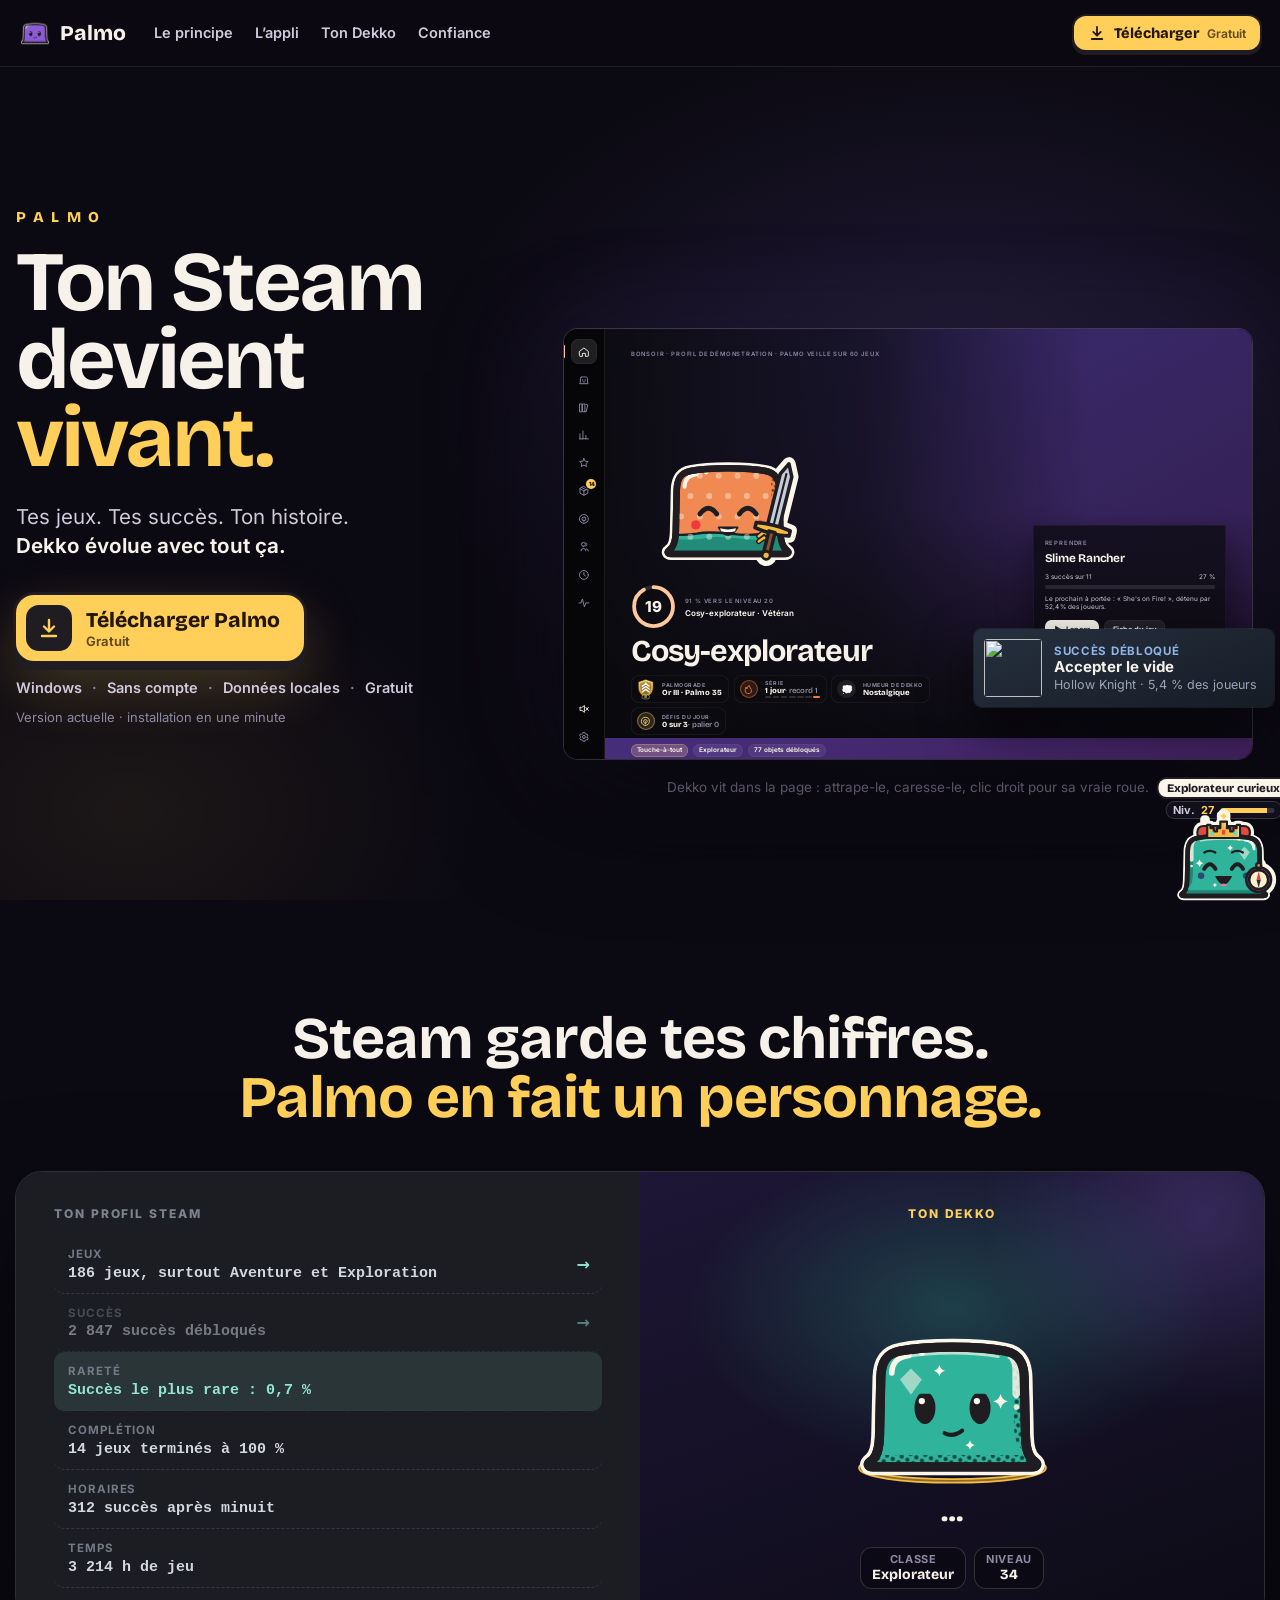
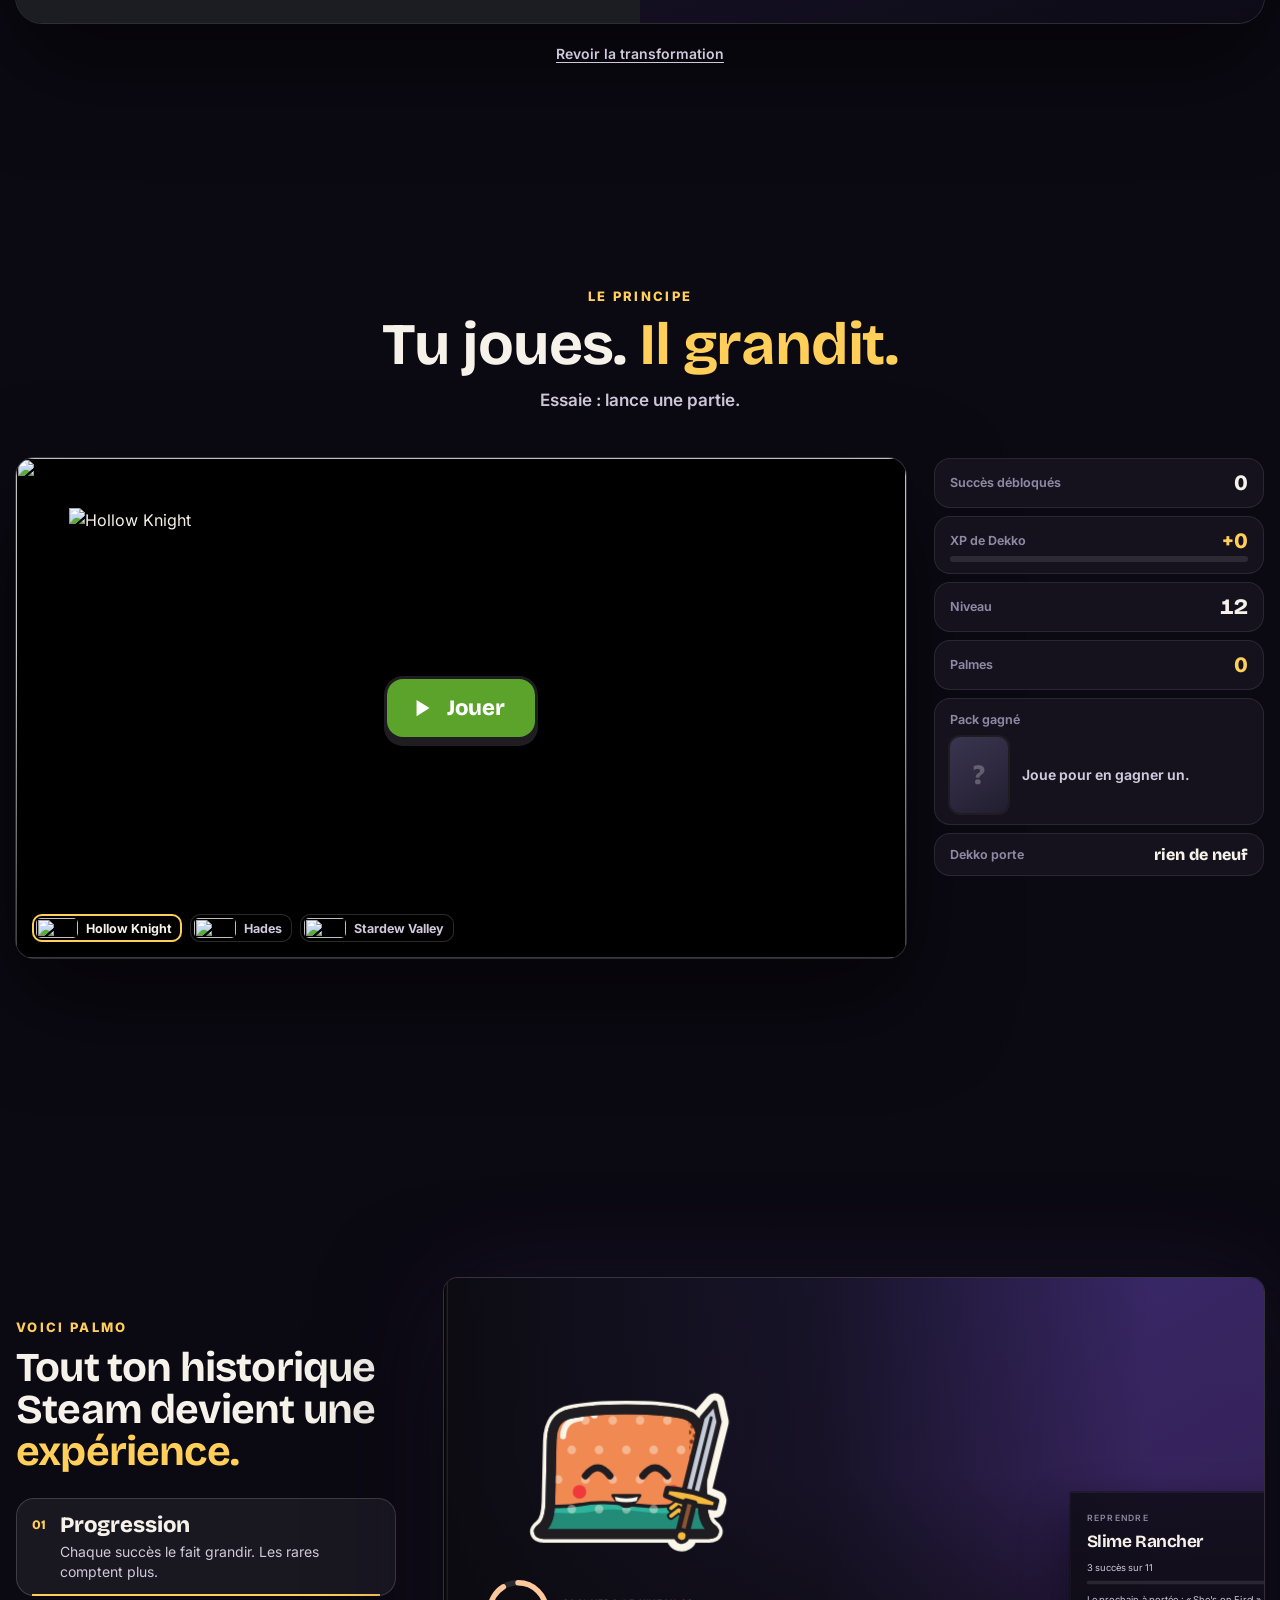
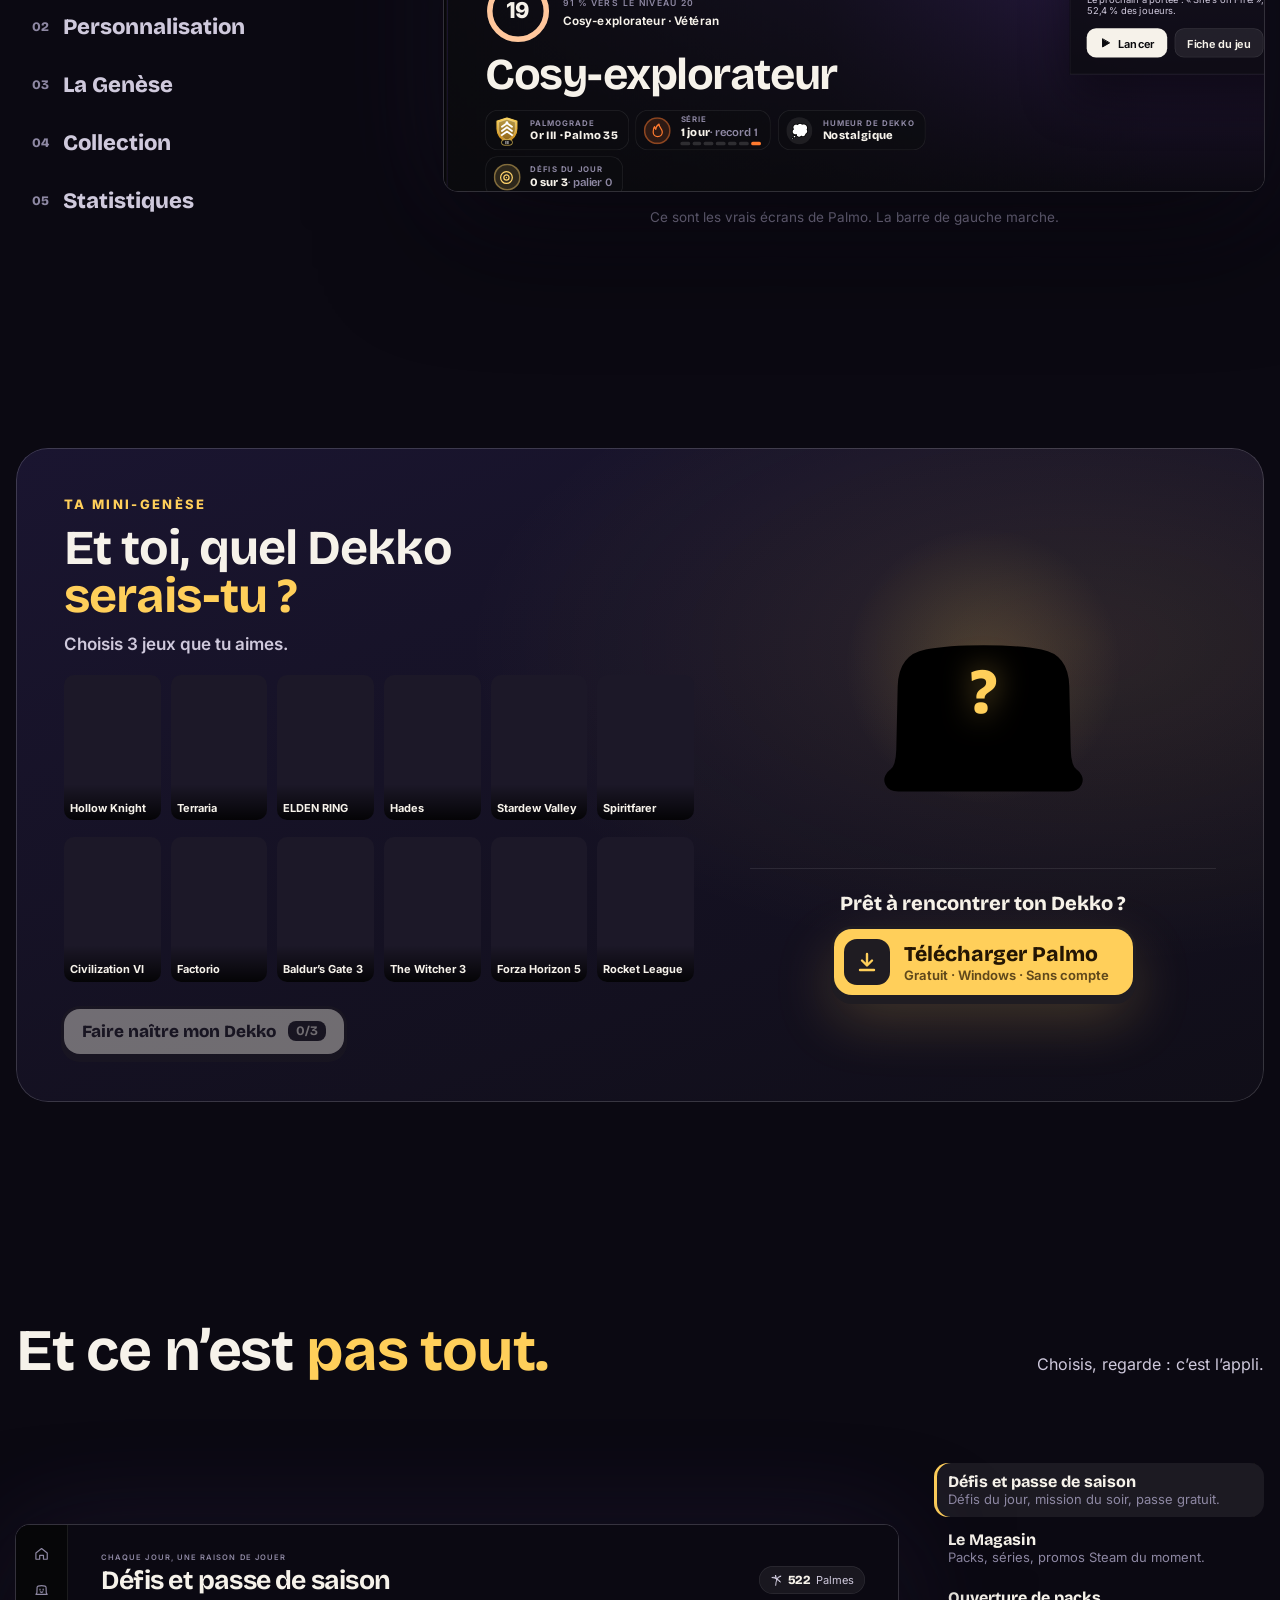
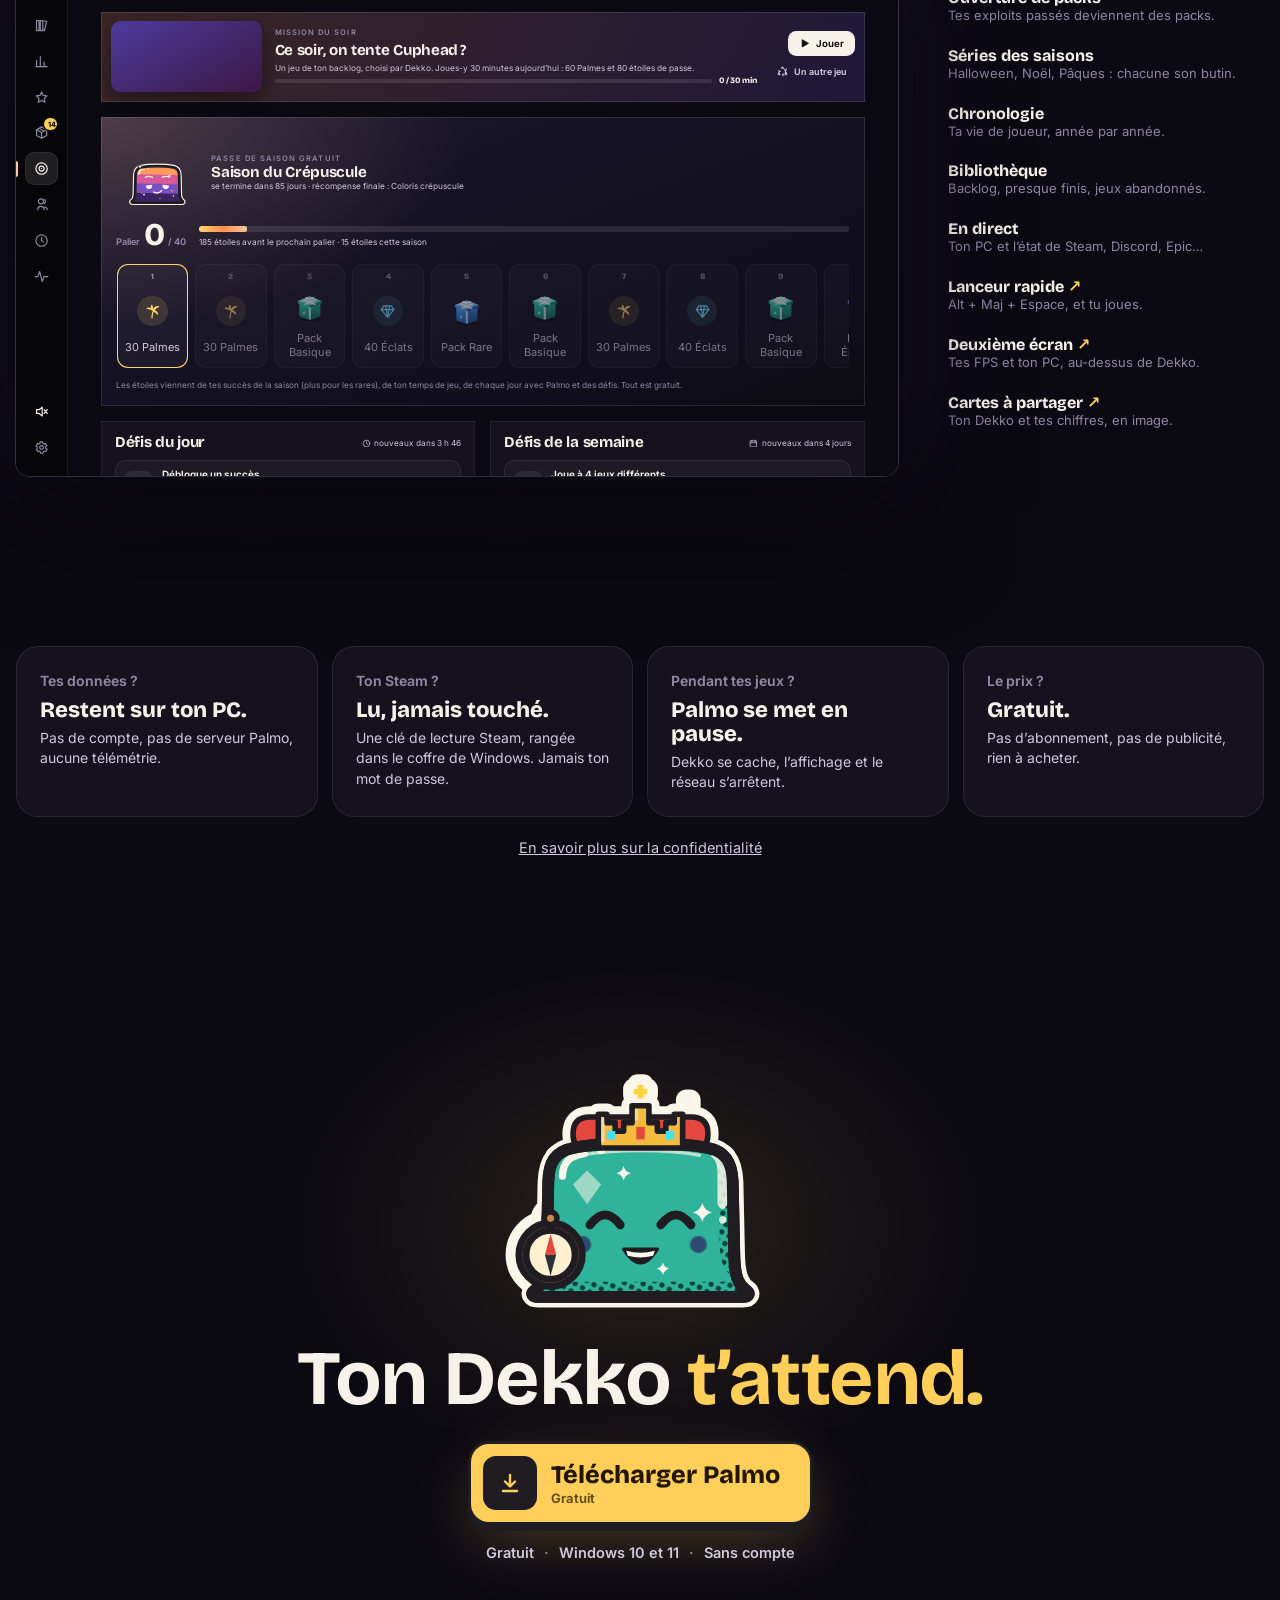
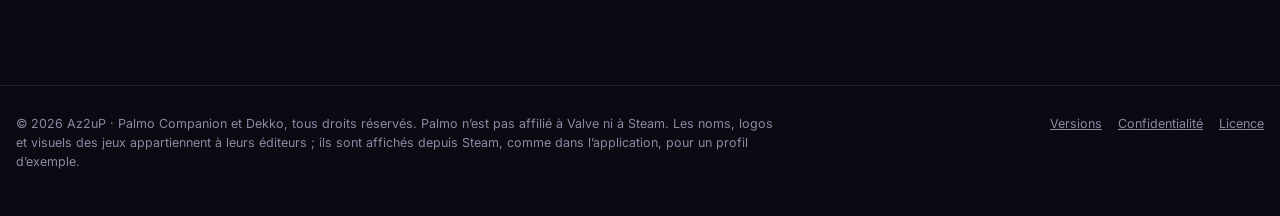
==== commit 58725a60: "feat: new landing page, Dekko lives on the page" ====
--- a/docs/index.html
+++ b/docs/index.html
@@ -3,130 +3,211 @@
 <head>
 <meta charset="utf-8">
 <meta name="viewport" content="width=device-width, initial-scale=1, viewport-fit=cover">
-<title>Palmo Companion</title>
-<meta name="description" content="Palmo installe Dekko sur ton bureau : un petit compagnon qui grandit avec tes vrais succès Steam. Gratuit, sans compte, tes données restent sur ton PC.">
-<meta property="og:title" content="Palmo Companion : ton Steam devient vivant">
-<meta property="og:description" content="Dekko grandit avec tes vrais succès Steam. Gratuit, sans compte, tes données restent sur ton PC.">
+<title>Palmo · Ton Steam devient vivant</title>
+<meta name="description" content="Palmo installe Dekko sur ton bureau : un compagnon qui évolue avec tes vrais succès Steam. Gratuit, pour Windows, sans compte, tes données restent sur ton PC.">
+<meta property="og:title" content="Palmo : ton Steam devient vivant">
+<meta property="og:description" content="Tes jeux. Tes succès. Ton histoire. Dekko évolue avec tout ça. Gratuit pour Windows.">
 <meta property="og:image" content="assets/magasin.webp">
 <meta name="theme-color" content="#0d0b14">
 <link rel="icon" href="assets/icon.png">
-  <script type="module" crossorigin src="./assets/index-CVpHeUPg.js"></script>
-  <link rel="stylesheet" crossorigin href="./assets/index-DUcokJkC.css">
+  <script type="module" crossorigin src="./assets/index-6KqPTGu1.js"></script>
+  <link rel="stylesheet" crossorigin href="./assets/index-CxIxNLlg.css">
 </head>
 <body>
 <a class="skip" href="#telecharger">Passer directement au téléchargement</a>
 
-<header class="top">
-  <a class="brand" href="#"><img src="assets/icon.png" alt="" width="28" height="28"><span>Palmo</span></a>
-  <ol class="chapters" id="chapters" aria-label="Scènes">
-    <li><a href="#s1">Ton bureau</a></li><li><a href="#s2">Ton Steam</a></li><li><a href="#s3">Il grandit</a></li><li><a href="#s4">Il se transforme</a></li><li><a href="#s5">Ton histoire</a></li><li><a href="#s6">Joue</a></li><li><a href="#s7">Confiance</a></li><li><a href="#s8">Il t’attend</a></li>
-  </ol>
-  <a class="btn primary sm" href="#telecharger">Télécharger</a>
+<header class="nav" id="nav">
+  <a class="brand" href="#top"><img src="assets/icon.png" alt="" width="30" height="30"><span>Palmo</span></a>
+  <nav class="links" aria-label="Sections">
+    <a href="#boucle">Le principe</a><a href="#appli">L’appli</a><a href="#tondekko">Ton Dekko</a><a href="#confiance">Confiance</a>
+  </nav>
+  <a class="nav-cta" href="https://github.com/maximelebatardsartre/palmo/releases/latest" data-download>
+    <svg viewBox="0 0 24 24" aria-hidden="true"><path d="M12 4v11M7 10.5l5 5 5-5M5 20h14"/></svg>
+    <span>Télécharger</span><small>Gratuit</small>
+  </a>
 </header>
 
-<!-- The film: one world, one Dekko, the scroll moves the story. -->
-<div class="film" id="film">
-  <div class="world" id="world" aria-hidden="true">
-    <div class="cam" id="cam">
-      <div class="wall" id="wall"><i class="sun"></i><i class="glow"></i></div>
-      <div class="monitor" id="monitor"><div class="game"><img class="hero" src="https://cdn.cloudflare.steamstatic.com/steam/apps/367520/library_hero.jpg" alt="" loading="lazy"><img class="logo" src="https://cdn.cloudflare.steamstatic.com/steam/apps/367520/logo.png" alt="Hollow Knight" loading="lazy"></div><span>Écran 1 · Hollow Knight</span></div>
-
-      <div class="ach" id="ach">
-        <span class="ach-ico"><img src="https://shared.fastly.steamstatic.com/community_assets/images/apps/367520/c2a017099150e32a6d014c318d921a5a2deec181.jpg" alt="" loading="lazy"></span>
-        <span class="ach-text"><small>Succès débloqué</small><b>Âme d’acier</b><span>Hollow Knight</span></span>
-      </div>
-      <i class="orb" id="orb"></i>
-      <div class="burst" id="burst"></div>
-      <div class="card" id="card"><div class="card-back"></div><div class="card-front"><span class="card-pic" id="card-pic"></span><small>Légendaire</small><b>Couronne pixel</b></div></div>
-      <div class="stamps" id="stamps"><span>Classe <b>Explorateur</b></span><span>Trait <b>Noctambule</b></span><span>Titre <b>Chasseur de raretés</b></span></div>
-
-      <div class="win vault" id="vault">
-        <div class="win-bar"><span class="dots"><i></i><i></i><i></i></span><b>Coffre de Windows · clé Steam de lecture</b></div>
-        <ul class="perm" id="perm">
-          <li class="yes">Lire tes succès et ton temps de jeu</li>
-          <li class="no">Se connecter à ton compte</li>
-          <li class="no">Acheter quoi que ce soit</li>
-          <li class="no">Modifier ton profil ou tes amis</li>
-        </ul>
-        <div class="local" id="local">
-          <div class="pc"><span>Ton PC</span><i></i><i></i><i></i><i></i><i></i></div>
-          <div class="cloud"><span>Serveur Palmo</span><b>il n’existe pas</b></div>
-        </div>
-      </div>
-      <div class="win smart" id="smart">
-        <b>Windows a protégé votre ordinateur</b>
-        <span>Microsoft Defender SmartScreen a empêché le démarrage d’une application non reconnue.</span>
-        <span class="ss-link">Informations complémentaires</span>
-        <span class="ss-btn">Exécuter quand même</span>
-      </div>
-
-      <div class="snack" id="snack" hidden></div>
-      <div class="dekko" id="dekko"><div class="flip" id="flip"></div></div>
-      <div class="plate" id="plate">Chasseur de raretés</div>
-      <div class="hud" id="hud"><span>Niv. <b id="hud-level">12</b></span><span class="bar"><i id="hud-xp"></i></span></div>
-
-      <div class="taskbar"><span class="start"></span><span class="tb-palmo"></span><span></span><span></span><span class="clock" id="clock">21:47</span></div>
-    </div>
-    <div class="desk" id="desk"></div>
-  </div>
-
-  <!-- The captions, one per scene: the story told in words (and what the
-       screen reader follows). Each one sets how long its scene lasts. -->
-  <section class="scene" id="s1" data-len="1" data-auto="40">
-    <div class="cap">
-      <p class="kick">Palmo Companion · gratuit pour Windows</p>
-      <h1>Ton Steam<br><em>devient vivant.</em></h1>
-      <p class="say" id="wake-say">Chut… il dort. <button type="button" class="link" id="wake">Réveille-le.</button></p>
-      <p class="say after">Voici Dekko. Il vit sur ton bureau et te suit partout. <span class="pro">Clic droit sur lui : c’est sa vraie roue.</span><span class="touch">Garde le doigt sur lui : c’est sa vraie roue.</span></p>
-      <div class="cap-cta"><a class="btn primary" href="#telecharger">Télécharger</a><a class="btn ghost" href="#s2">Voir la suite</a></div>
-    </div>
-  </section>
-  <section class="scene" id="s2" data-len="1" data-auto="9"><div class="cap"><p class="kick">Scène 2 · Ton Steam</p><h2>Il lit ta vie de joueur.</h2><p class="t1">Voici Palmo, le vrai : ta bibliothèque Steam avec tes heures, tes succès, ton backlog, tes jaquettes. Dekko, lui, s’installe sur la fenêtre.</p><p class="t2">Tu lances un jeu ? Il te souhaite bonne partie… et disparaît. Rien ne tourne pendant que tu joues.</p></div></section>
-  <section class="scene" id="s3" data-len="1" data-auto="8"><div class="cap"><p class="kick">Scène 3 · Il grandit</p><h2>Chaque succès le fait grandir.</h2><p>Plus il est rare, plus il compte. À la fin de ta partie, Dekko te fait le débrief.</p></div></section>
-  <section class="scene" id="s4" data-len="1" data-auto="8"><div class="cap"><p class="kick">Scène 4 · Il se transforme</p><h2>Ta vie de joueur devient un trésor.</h2><p>Au premier lancement, tous tes exploits passés deviennent des packs. Coloris, auras, fonds, bannières, stickers, émotes, et plus de 250 objets pour l’habiller.</p></div></section>
-  <section class="scene" id="s5" data-len="1.8" data-auto="0"><div class="cap"><p class="kick">Scène 5 · La Genèse</p><h2>Il connaît toute ton histoire.</h2><p class="g1">Au premier lancement, Maître Gélatin relit chaque année de ta vie de joueur. Voici le vrai écran.</p><p class="g2"><b>Voilà l’histoire que Palmo a découverte.</b> Imagine maintenant la tienne.</p></div></section>
-  <section class="scene" id="s6" data-len="1" data-auto="1.5"><div class="cap"><p class="kick">Scène 6 · À toi</p><h2>Fais connaissance.</h2><p class="hint" id="hint" aria-live="polite"></p><div class="wardrobe" id="wardrobe" role="group" aria-label="Garde-robe de Dekko"></div><button type="button" class="btn ghost sm card-btn" id="card-btn">Faire sa carte</button></div></section>
-  <section class="scene" id="s7" data-len="1" data-auto="22"><div class="cap"><p class="kick">Scène 7 · Et tout le reste</p><h2 id="eco-title">Ce n’est que le début.</h2><p id="eco-say">Clique sur la barre de gauche de Palmo : tout marche.</p></div></section>
-  <section class="scene final" id="s8" data-len="1.6" data-auto="9">
-    <div class="cap" id="telecharger">
-      <p class="kick">Scène 8 · Il t’attend</p>
-      <div class="t1"><h2>Il garde tes secrets.</h2><p>Pas de compte, pas de serveur Palmo, pas de publicité. Ta clé Steam ne sert qu’à lire, et elle reste dans le coffre de Windows.</p></div>
-      <div class="t2"><h2>Windows ne le connaît pas encore.</h2><p>La première fois, il présente Palmo comme une appli inconnue. Clique sur <b>Informations complémentaires</b>, puis <b>Exécuter quand même</b>.</p></div>
-      <div class="t3"><h2>À quoi ressemblera <em>ton</em> Dekko ?</h2>
-        <a class="btn primary big" id="get" href="https://github.com/maximelebatardsartre/palmo/releases/latest" data-download>
-          <svg viewBox="0 0 24 24" aria-hidden="true"><path d="M12 4v11M7 10.5l5 5 5-5M5 20h14"/></svg>
-          <span id="get-label">Télécharger Palmo</span>
+<main>
+  <!-- 1. The hero: the real app, Dekko on it, an achievement that makes him grow. -->
+  <section class="hero" id="top">
+    <div class="hero-copy">
+      <p class="wordmark">PALMO</p>
+      <h1>Ton Steam<br>devient <em>vivant.</em></h1>
+      <p class="lead">Tes jeux. Tes succès. Ton histoire.<br><b>Dekko évolue avec tout ça.</b></p>
+      <div class="cta">
+        <a class="dl" href="https://github.com/maximelebatardsartre/palmo/releases/latest" data-download>
+          <span class="dl-ico"><svg viewBox="0 0 24 24" aria-hidden="true"><path d="M12 4v11M7 10.5l5 5 5-5M5 20h14"/></svg></span>
+          <span class="dl-txt"><b>Télécharger Palmo</b><small>Gratuit</small></span>
         </a>
-        <p class="meta" data-version>Gratuit · Windows 10 et 11 · se met à jour tout seul</p>
-        <p class="meta mobile-only">Sur téléphone ? Garde ce lien pour ce soir, sur ton PC.</p>
-      </div>
-    </div>
-  </section>
-</div>
-
-<!-- After the film: the plain answers, for those who want them. -->
-<section class="after-film">
-  <div class="wrap">
-    <h2>Encore une question ?</h2>
-    <details><summary>C’est vraiment gratuit ?</summary><p>Oui. Pas d’abonnement, pas de publicité, rien à acheter. Les Palmes se gagnent uniquement en jouant.</p></details>
-    <details><summary>Ça ralentit mes jeux ?</summary><p>Non. Dès qu’un jeu se lance, Dekko se cache et Palmo met en pause son affichage et ses accès réseau.</p></details>
-    <details><summary>Ma clé Steam, c’est mon mot de passe ?</summary><p>Non. C’est une clé de lecture gratuite, que Steam te donne en un clic. Elle permet de lire tes succès et ton temps de jeu, rien d’autre. Palmo la range dans le coffre de Windows.</p></details>
-    <details><summary>Comment vérifier le fichier ?</summary><p>Chaque version est construite publiquement par GitHub, et son <a href="https://github.com/maximelebatardsartre/palmo/releases/latest">empreinte SHA-256</a> est publiée à côté. Les mises à jour sont signées : Palmo refuse les autres.</p></details>
-    <details><summary>Palmo, Dekko, c’est quoi la différence ?</summary><p>Palmo est l’application. Dekko est ton compagnon, le petit cube qui vit sur ton bureau.</p></details>
-    <div class="news"><span class="badge">Dernière version · <span data-tag>0.1.5</span></span> Le Magasin suit les saisons, 80 nouveaux objets, Dekko se laisse caresser et nourrir. <a href="https://github.com/maximelebatardsartre/palmo/releases">Toutes les versions</a></div>
-  </div>
-</section>
+        <p class="facts"><span>Windows</span><span>Sans compte</span><span>Données locales</span><span>Gratuit</span></p>
+        <p class="version" data-version>Version actuelle · installation en une minute</p>
+      </div>
+    </div>
+
+    <div class="hero-stage" id="hero-stage">
+      <div class="win-wrap">
+        <div class="screen" id="hero-screen"><span class="loading">Palmo s’ouvre…</span></div>
+        <div class="toast" id="toast" aria-hidden="true">
+          <img class="t-ico" id="t-ico" alt="">
+          <span class="t-txt"><small>Succès débloqué</small><b id="t-name"></b><span id="t-game"></span></span>
+        </div>
+              </div>
+      <p class="hint pro">Dekko vit dans la page : attrape-le, caresse-le, clic droit pour sa vraie roue.</p>
+      <p class="hint touch">Dekko vit dans la page : attrape-le, ou garde le doigt sur lui pour sa vraie roue.</p>
+    </div>
+  </section>
+
+  <!-- 2. What Palmo makes of a Steam profile, line by line. -->
+  <section class="conv-sec" id="principe">
+    <header class="head">
+      <h2>Steam garde tes chiffres.<br><em>Palmo en fait un personnage.</em></h2>
+    </header>
+    <div class="conv" id="conv">
+      <div class="conv-in">
+        <p class="conv-h">Ton profil Steam</p>
+        <ol id="conv-in"></ol>
+      </div>
+      <div class="conv-out">
+        <p class="conv-h">Ton Dekko</p>
+        <div class="conv-dk" id="conv-dk"></div>
+        <p class="conv-title" id="conv-title">…</p>
+        <ul class="conv-traits" id="conv-traits"></ul>
+      </div>
+    </div>
+    <p class="conv-again"><button type="button" class="link" id="conv-again">Revoir la transformation</button></p>
+  </section>
+
+  <!-- 3. The loop, played for real: a game session, Dekko hides, comes back, grows. -->
+  <section class="play-sec" id="boucle">
+    <header class="head">
+      <p class="kicker">Le principe</p>
+      <h2>Tu joues. <em>Il grandit.</em></h2>
+      <p class="sub">Essaie : lance une partie.</p>
+    </header>
+    <div class="play">
+      <div class="game" id="game">
+        <img class="g-hero" id="g-hero" alt="">
+        <img class="g-logo" id="g-logo" alt="">
+        <div class="g-veil"></div>
+        <button type="button" class="g-play" id="g-play"><svg viewBox="0 0 24 24" aria-hidden="true"><path d="M7 4.5v15l12-7.5z"/></svg><span id="g-play-label">Jouer</span></button>
+        <div class="g-hud" id="g-hud" hidden><span class="g-live">En jeu</span><b id="g-time">0:00</b><small>Dekko se cache : zéro impact sur ta partie.</small></div>
+        <div class="g-toasts" id="g-toasts" aria-live="polite"></div>
+        <div class="g-pick" id="g-pick" role="group" aria-label="Choisir un jeu"></div>
+      </div>
+      <ol class="ledger" id="ledger">
+        <li data-k="ach"><small>Succès débloqués</small><b id="l-ach">0</b></li>
+        <li data-k="xp"><small>XP de Dekko</small><b id="l-xp">+0</b><span class="lbar"><i id="l-xpbar"></i></span></li>
+        <li data-k="lvl"><small>Niveau</small><b id="l-lvl">12</b></li>
+        <li data-k="palmes"><small>Palmes</small><b id="l-palmes">0</b></li>
+        <li data-k="pack"><small>Pack gagné</small><div class="pack" id="pack"><button type="button" class="pack-card" id="pack-card" disabled><span class="pack-q">?</span><span class="pack-item" id="pack-item"></span></button><span class="pack-say" id="pack-say">Joue pour en gagner un.</span></div></li>
+        <li data-k="wear"><small>Dekko porte</small><b id="l-wear">rien de neuf</b></li>
+      </ol>
+    </div>
+  </section>
+
+  <!-- 4. The real app, its five big experiences. -->
+  <section class="show-sec" id="appli">
+    <div class="show" id="show">
+      <div class="show-side">
+        <header class="head side">
+          <p class="kicker">Voici Palmo</p>
+          <h2>Tout ton historique Steam devient une <em>expérience.</em></h2>
+        </header>
+        <ol class="show-list" id="show-list" role="tablist" aria-label="Les grandes expériences de Palmo"></ol>
+      </div>
+      <div class="show-stage">
+        <div class="win-wrap">
+          <div class="screen" id="show-screen"><div class="lens" id="lens"></div></div>
+        </div>
+        <p class="show-tip">Ce sont les vrais écrans de Palmo. La barre de gauche marche.</p>
+      </div>
+    </div>
+  </section>
+
+  <!-- 5. The signature: the visitor's own Dekko is born from three games. -->
+  <section class="gen-sec" id="tondekko">
+    <div class="gen">
+      <div class="gen-pick">
+        <p class="kicker">Ta mini-Genèse</p>
+        <h2>Et toi, quel Dekko <em>serais‑tu&nbsp;?</em></h2>
+        <p class="gen-ask" id="gen-ask">Choisis 3 jeux que tu aimes.</p>
+        <ul class="covers" id="covers"></ul>
+        <button type="button" class="go" id="gen-go" disabled><span>Faire naître mon Dekko</span><b id="gen-count">0/3</b></button>
+      </div>
+      <div class="gen-egg">
+        <div class="egg" id="egg">
+          <div class="egg-light"></div>
+          <div class="egg-dk" id="egg-dk"></div>
+          <p class="egg-year" id="egg-year" aria-live="polite"></p>
+        </div>
+        <div class="gen-out" id="gen-out" hidden>
+          <p class="eyebrow" id="gen-class"></p>
+          <p class="gen-title" id="gen-title"></p>
+          <p class="gen-note">Avec trois jeux. Avec tout ton Steam, Palmo va beaucoup plus loin.</p>
+          <div class="gen-acts"><button type="button" class="ghost-btn" id="card-btn">Faire sa carte</button><button type="button" class="link" id="gen-again">Recommencer</button></div>
+        </div>
+        <div class="gen-cta">
+          <p id="gen-cta-say">Prêt à rencontrer ton Dekko&nbsp;?</p>
+          <a class="dl" href="https://github.com/maximelebatardsartre/palmo/releases/latest" data-download>
+            <span class="dl-ico"><svg viewBox="0 0 24 24" aria-hidden="true"><path d="M12 4v11M7 10.5l5 5 5-5M5 20h14"/></svg></span>
+            <span class="dl-txt"><b>Télécharger Palmo</b><small>Gratuit · Windows · Sans compte</small></span>
+          </a>
+        </div>
+      </div>
+    </div>
+  </section>
+
+  <!-- 6. For the curious: everything else, still the real app. -->
+  <section class="more-sec" id="plus">
+    <header class="head row">
+      <h2>Et ce n’est <em>pas tout.</em></h2>
+      <p>Choisis, regarde : c’est l’appli.</p>
+    </header>
+    <div class="more" id="more">
+      <div class="more-stage">
+        <div class="win-wrap">
+          <div class="screen" id="more-screen"></div>
+        </div>
+      </div>
+      <ul class="more-list" id="more-list"></ul>
+    </div>
+  </section>
+
+  <!-- 7. Trust: four answers, nothing more. -->
+  <section class="trust-sec" id="confiance">
+    <ul class="trust">
+      <li><span class="q">Tes données ?</span><b>Restent sur ton PC.</b><span class="a">Pas de compte, pas de serveur Palmo, aucune télémétrie.</span></li>
+      <li><span class="q">Ton Steam ?</span><b>Lu, jamais touché.</b><span class="a">Une clé de lecture Steam, rangée dans le coffre de Windows. Jamais ton mot de passe.</span></li>
+      <li><span class="q">Pendant tes jeux ?</span><b>Palmo se met en pause.</b><span class="a">Dekko se cache, l’affichage et le réseau s’arrêtent.</span></li>
+      <li><span class="q">Le prix ?</span><b>Gratuit.</b><span class="a">Pas d’abonnement, pas de publicité, rien à acheter.</span></li>
+    </ul>
+    <p class="trust-more"><a href="https://github.com/maximelebatardsartre/palmo/blob/main/CONFIDENTIALITE.md">En savoir plus sur la confidentialité</a></p>
+  </section>
+
+  <!-- 8. The end: a Dekko, a sentence, a button. -->
+  <section class="end-sec" id="telecharger">
+    <div class="end-dk" id="end-dk"></div>
+    <h2 id="end-title">Ton Dekko <em>t’attend.</em></h2>
+    <a class="dl big" id="get" href="https://github.com/maximelebatardsartre/palmo/releases/latest" data-download>
+      <span class="dl-ico"><svg viewBox="0 0 24 24" aria-hidden="true"><path d="M12 4v11M7 10.5l5 5 5-5M5 20h14"/></svg></span>
+      <span class="dl-txt"><b>Télécharger Palmo</b><small>Gratuit</small></span>
+    </a>
+    <p class="facts"><span>Gratuit</span><span>Windows 10 et 11</span><span>Sans compte</span></p>
+    <p class="mobile-only">Sur téléphone ? Garde ce lien pour ce soir, sur ton PC.</p>
+  </section>
+</main>
 
 <footer>
-  <div class="wrap">
-    <span>© 2026 Az2uP · Palmo Companion et Dekko, tous droits réservés. Palmo n’est pas affilié à Valve ni à Steam. Les noms, logos et visuels des jeux appartiennent à leurs éditeurs ; ils sont affichés depuis Steam, comme dans l’application, pour un profil d’exemple.</span>
-    <nav aria-label="Liens"><a href="https://github.com/maximelebatardsartre/palmo/releases">Versions</a><a href="https://github.com/maximelebatardsartre/palmo/blob/main/CONFIDENTIALITE.md">Confidentialité</a><a href="https://github.com/maximelebatardsartre/palmo/blob/main/LICENCE-UTILISATION.md">Licence</a></nav>
-  </div>
+  <span>© 2026 Az2uP · Palmo Companion et Dekko, tous droits réservés. Palmo n’est pas affilié à Valve ni à Steam. Les noms, logos et visuels des jeux appartiennent à leurs éditeurs ; ils sont affichés depuis Steam, comme dans l’application, pour un profil d’exemple.</span>
+  <nav aria-label="Liens"><a href="https://github.com/maximelebatardsartre/palmo/releases">Versions</a><a href="https://github.com/maximelebatardsartre/palmo/blob/main/CONFIDENTIALITE.md">Confidentialité</a><a href="https://github.com/maximelebatardsartre/palmo/blob/main/LICENCE-UTILISATION.md">Licence</a></nav>
 </footer>
 
-<dialog class="card-modal" id="card-modal" aria-labelledby="card-title"><h2 id="card-title">Ta carte Palmo</h2><div class="card-out" id="card-out"></div><p class="small">Exactement la carte que Palmo génère, avec ton Dekko du moment. Dans l’appli, elle porte tes vrais chiffres.</p><div class="card-acts"><button type="button" class="btn primary sm" id="card-save">Enregistrer l’image</button><form method="dialog"><button class="btn ghost sm">Fermer</button></form></div></dialog>
-
-<div class="bye" id="bye" role="status" hidden><div class="bye-dekko" id="bye-dekko"></div><b>À tout de suite sur ton bureau.</b><span>Ouvre le fichier téléchargé. Si Windows te prévient : <em>Informations complémentaires</em>, puis <em>Exécuter quand même</em>.</span><button type="button" class="btn ghost sm" id="bye-close">D’accord</button></div>
+<div class="desk" id="desk"></div>
+<div class="snack" id="snack" hidden></div>
+
+<dialog class="modal" id="card-modal" aria-labelledby="card-title"><h2 id="card-title">Ta carte Palmo</h2><div class="card-out" id="card-out"></div><p class="small">La vraie carte que Palmo génère, avec ton Dekko. Dans l’appli, elle porte tes vrais chiffres.</p><div class="modal-acts"><button type="button" class="ghost-btn" id="card-save">Enregistrer l’image</button><form method="dialog"><button class="link">Fermer</button></form></div></dialog>
+
+<div class="bye" id="bye" role="status" hidden><div class="bye-dk" id="bye-dk"></div><b>À tout de suite sur ton bureau.</b><span>Ouvre le fichier téléchargé. Windows ne connaît pas encore Palmo : clique sur <em>Informations complémentaires</em>, puis <em>Exécuter quand même</em>.</span><button type="button" class="ghost-btn" id="bye-close">D’accord</button></div>
 
 </body>
 </html>
--- a/docs/assets/index-CxIxNLlg.css
+++ b/docs/assets/index-CxIxNLlg.css
@@ -0,0 +1 @@
+@font-face{font-family:Bricolage Grotesque Variable;font-style:normal;font-display:swap;font-weight:200 800;src:url(./bricolage-grotesque-vietnamese-wght-normal-BUzh504Q.woff2)format("woff2-variations");unicode-range:U+102-103,U+110-111,U+128-129,U+168-169,U+1A0-1A1,U+1AF-1B0,U+300-301,U+303-304,U+308-309,U+323,U+329,U+1EA0-1EF9,U+20AB}@font-face{font-family:Bricolage Grotesque Variable;font-style:normal;font-display:swap;font-weight:200 800;src:url(./bricolage-grotesque-latin-ext-wght-normal-CcLUaPy7.woff2)format("woff2-variations");unicode-range:U+100-2BA,U+2BD-2C5,U+2C7-2CC,U+2CE-2D7,U+2DD-2FF,U+304,U+308,U+329,U+1D00-1DBF,U+1E00-1E9F,U+1EF2-1EFF,U+2020,U+20A0-20AB,U+20AD-20C0,U+2113,U+2C60-2C7F,U+A720-A7FF}@font-face{font-family:Bricolage Grotesque Variable;font-style:normal;font-display:swap;font-weight:200 800;src:url(./bricolage-grotesque-latin-wght-normal-DLoelf7F.woff2)format("woff2-variations");unicode-range:U+??,U+131,U+152-153,U+2BB-2BC,U+2C6,U+2DA,U+2DC,U+304,U+308,U+329,U+2000-206F,U+20AC,U+2122,U+2191,U+2193,U+2212,U+2215,U+FEFF,U+FFFD}@font-face{font-family:Inter Variable;font-style:normal;font-display:swap;font-weight:100 900;src:url(./inter-cyrillic-ext-wght-normal-BOeWTOD4.woff2)format("woff2-variations");unicode-range:U+460-52F,U+1C80-1C8A,U+20B4,U+2DE0-2DFF,U+A640-A69F,U+FE2E-FE2F}@font-face{font-family:Inter Variable;font-style:normal;font-display:swap;font-weight:100 900;src:url(./inter-cyrillic-wght-normal-DqGufNeO.woff2)format("woff2-variations");unicode-range:U+301,U+400-45F,U+490-491,U+4B0-4B1,U+2116}@font-face{font-family:Inter Variable;font-style:normal;font-display:swap;font-weight:100 900;src:url(./inter-greek-ext-wght-normal-DlzME5K_.woff2)format("woff2-variations");unicode-range:U+1F??}@font-face{font-family:Inter Variable;font-style:normal;font-display:swap;font-weight:100 900;src:url(./inter-greek-wght-normal-CkhJZR-_.woff2)format("woff2-variations");unicode-range:U+370-377,U+37A-37F,U+384-38A,U+38C,U+38E-3A1,U+3A3-3FF}@font-face{font-family:Inter Variable;font-style:normal;font-display:swap;font-weight:100 900;src:url(./inter-vietnamese-wght-normal-CBcvBZtf.woff2)format("woff2-variations");unicode-range:U+102-103,U+110-111,U+128-129,U+168-169,U+1A0-1A1,U+1AF-1B0,U+300-301,U+303-304,U+308-309,U+323,U+329,U+1EA0-1EF9,U+20AB}@font-face{font-family:Inter Variable;font-style:normal;font-display:swap;font-weight:100 900;src:url(./inter-latin-ext-wght-normal-DO1Apj_S.woff2)format("woff2-variations");unicode-range:U+100-2BA,U+2BD-2C5,U+2C7-2CC,U+2CE-2D7,U+2DD-2FF,U+304,U+308,U+329,U+1D00-1DBF,U+1E00-1E9F,U+1EF2-1EFF,U+2020,U+20A0-20AB,U+20AD-20C0,U+2113,U+2C60-2C7F,U+A720-A7FF}@font-face{font-family:Inter Variable;font-style:normal;font-display:swap;font-weight:100 900;src:url(./inter-latin-wght-normal-Dx4kXJAl.woff2)format("woff2-variations");unicode-range:U+??,U+131,U+152-153,U+2BB-2BC,U+2C6,U+2DA,U+2DC,U+304,U+308,U+329,U+2000-206F,U+20AC,U+2122,U+2191,U+2193,U+2212,U+2215,U+FEFF,U+FFFD}.dk{flex:none;display:block;overflow:visible}.dk .dk-fx{pointer-events:none}.dk.is-idle .dk-breathe{animation:3.4s ease-in-out infinite dk-breathe}.dk.is-idle .dk-blink{animation:4.6s linear infinite dk-blink}.dk.is-idle .dk-look{animation:9s ease-in-out infinite dk-look}.dk.is-idle .dk-tail,.dk.is-celebrate .dk-tail{animation:2.4s ease-in-out infinite dk-flutter}.dk.is-sleep .dk-breathe{animation:5.2s ease-in-out infinite dk-breathe-sleep}.dk.is-sleep .dk-z{animation:3.6s linear infinite both dk-z}.dk.is-celebrate .dk-jump{animation:2.8s linear infinite dk-jump}.dk.is-celebrate .dk-wiggle{animation:2.8s ease-in-out infinite dk-wiggle}.dk.is-celebrate .dk-shadow{animation:2.8s linear infinite dk-shadow}.dk.is-celebrate .dk-spark{animation:2.8s cubic-bezier(.2,.8,.3,1) infinite both dk-spark}.dk.is-sil{filter:brightness(0)}.dk.is-sil .dk-shadow-g,.dk.is-sil .dk-fx,.dk.is-sil .dk-glow{display:none}@keyframes dk-breathe{0%,to{transform:scale(1)}50%{transform:scale(1.016,.972)}}@keyframes dk-breathe-sleep{0%,to{transform:scale(1.01,.985)}50%{transform:scale(1.04,.93)}}@keyframes dk-blink{0%,91%,to{transform:scaleY(1)}93.5%{transform:scaleY(.08)}96%{transform:scaleY(1)}}@keyframes dk-look{0%,26%{transform:translate(0)}32%,50%{transform:translate(2.4px)}56%,72%{transform:translate(-2.2px)}78%,to{transform:translate(0)}}@keyframes dk-flutter{0%,to{transform:rotate(0)}50%{transform:rotate(7deg)}}@keyframes dk-z{0%{opacity:0;transform:translateY(4px)scale(.6)}15%{opacity:.9}85%{opacity:.6}to{opacity:0;transform:translate(6px,-12px)scale(1.05)}}@keyframes dk-jump{0%{animation-timing-function:ease-out;transform:translateY(0)scale(1)}7%{animation-timing-function:cubic-bezier(.2,.9,.4,1);transform:translateY(0)scale(1.14,.84)}14%{animation-timing-function:ease-out;transform:translateY(-30px)scale(.9,1.13)}26%{animation-timing-function:ease-in;transform:translateY(-44px)scale(1)}38%{animation-timing-function:linear;transform:translateY(-6px)scale(.94,1.07)}41%{animation-timing-function:ease-out;transform:translateY(0)scale(1.17,.81)}48%{transform:translateY(0)scale(.95,1.05)}55%{transform:translateY(0)scale(1.03,.98)}62%,to{transform:translateY(0)scale(1)}}@keyframes dk-wiggle{0%,16%{transform:rotate(0)}22%{transform:rotate(-7deg)}30%{transform:rotate(6deg)}38%,to{transform:rotate(0)}}@keyframes dk-shadow{0%,7%{opacity:1;transform:scaleX(1.06)}26%{opacity:.45;transform:scale(.62)}41%{opacity:1;transform:scaleX(1.12)}62%,to{opacity:1;transform:scale(1)}}@keyframes dk-spark{0%,12%{opacity:0;transform:translate(0)scale(0)}18%{opacity:1}40%{transform:translate(var(--dx), var(--dy)) scale(1);opacity:1}62%,to{transform:translate(calc(var(--dx) * 1.18), calc(var(--dy) * 1.18 + 6px)) scale(0);opacity:0}}@media (prefers-reduced-motion:reduce){.dk *{animation:none!important}}:root[data-motion=off] .dk *{animation:none!important}.dk-v.is-hop .dk-tail{animation:.45s ease-in-out infinite dk-flutter}@keyframes dk-jiggle{0%,to{transform:scale(1)}30%{transform:scale(1.035,.965)}55%{transform:scale(.985,1.02)}75%{transform:scale(1.01,.99)}}@keyframes dk-wobble{0%,to{transform:skew(0)}25%{transform:skew(1.6deg)}75%{transform:skew(-1.6deg)}}@keyframes dk-hop{0%{animation-timing-function:ease-out;transform:translateY(0)scale(1)}14%{animation-timing-function:cubic-bezier(.2,.8,.4,1);transform:translateY(0)scale(1.2,.8)}28%{animation-timing-function:ease-out;transform:translateY(-14px)scale(.86,1.16)}46%{animation-timing-function:ease-in;transform:translateY(-20px)scale(.98,1.03)}66%{animation-timing-function:ease-out;transform:translateY(0)scale(.92,1.08)}74%{transform:translateY(0)scale(1.22,.8)}86%{transform:translateY(0)scale(.95,1.05)}to{transform:translateY(0)scale(1)}}@keyframes dk-hop-shadow{0%,14%{opacity:1;transform:scaleX(1.1)}46%{opacity:.55;transform:scale(.7)}74%{opacity:1;transform:scaleX(1.18)}to{opacity:1;transform:scale(1)}}@keyframes dk-sag{0%,to{transform:scale(1.06,.9)}50%{transform:scale(1.1,.85)}}.dk-v.is-idle .dk-breathe{animation:2.2s ease-in-out infinite dk-jiggle}.dk-v.is-idle .dk-wiggle{animation:3.6s ease-in-out infinite dk-wobble}.dk-v.is-hop .dk-breathe{animation:.9s linear infinite dk-hop}.dk-v.is-hop .dk-shadow{animation:.9s linear infinite dk-hop-shadow}.dk-v.is-hop .dk-blink{animation:4.6s linear infinite dk-blink}.dk-v.is-sleep .dk-breathe{animation:5s ease-in-out infinite dk-sag}.dk-v .dk-prop{animation:.5s linear infinite dk-prop}.dk-v .dk-float{animation:2.4s ease-in-out infinite dk-float}.dk-v .dk-wingL{animation:1.6s ease-in-out infinite dk-wing-l}.dk-v .dk-wingR{animation:1.6s ease-in-out infinite dk-wing-r}.dk-v .dk-flame{animation:.25s ease-in-out infinite alternate dk-flame}.dk-v .dk-flag{animation:1.4s ease-in-out infinite dk-flag}.dk-v .dk-cape{animation:3s ease-in-out infinite dk-cape}.dk-v .dk-orbit{animation:2s linear infinite dk-orbit}.dk-v.is-hop .dk-cape{animation:.45s ease-in-out infinite dk-cape}.dk-v.is-sil,.dk-v .dk-anchors{animation:none}@keyframes dk-prop{0%,to{transform:scaleX(1)}50%{transform:scaleX(-1)}}@keyframes dk-float{0%,to{transform:translateY(0)}50%{transform:translateY(-2.4px)}}@keyframes dk-wing-l{0%,to{transform:rotate(0)}50%{transform:rotate(-12deg)}}@keyframes dk-wing-r{0%,to{transform:rotate(0)}50%{transform:rotate(12deg)}}@keyframes dk-flame{0%{transform:scaleY(.75)}to{transform:scaleY(1.15)}}@keyframes dk-flag{0%,to{transform:skewY(0)}50%{transform:skewY(-8deg)}}@keyframes dk-cape{0%,to{transform:scaleX(1)}50%{transform:scaleX(1.05)}}@keyframes dk-orbit{0%{transform:rotate(0)}to{transform:rotate(360deg)}}.dk-v .dk-z{animation:3.6s linear infinite both dk-z}.dk-v .dk-bubble{animation:3.2s ease-in-out infinite dk-snot}.dk-v .dk-pulse{animation:.9s ease-in-out infinite dk-pulse}.dk-v .dk-steam{animation:1.8s ease-out infinite both dk-steam}.dk-v .dk-tear{animation:2.2s ease-in infinite dk-tear}.dk-v .dk-sweat{animation:2.6s ease-in infinite dk-sweat}.dk-v .dk-flicker{animation:.6s steps(2,end) infinite dk-flick}.dk-v .dk-orb{animation:1.8s linear infinite dk-orb}.dk-v .dk-spin{animation:1.4s linear infinite dk-orbit}.dk-v .dk-pop{animation:1.8s ease-out infinite dk-pop}.dk-v .dk-twinkle{animation:1.6s ease-in-out infinite dk-twinkle}.dk-v .dk-dot{animation:1.5s ease-in-out infinite dk-dots}.dk-v .dk-float-up{animation:2.4s ease-out infinite both dk-floatup}.dk-v .dk-shake{animation:.3s linear infinite dk-shake}.dk-v .dk-drip{animation:2.6s ease-in infinite dk-drip}.dk-v .dk-note{animation:2.6s ease-out infinite both dk-note}.dk-v .dk-sigh{animation:3s ease-out infinite both dk-sigh}.dk-v .dk-fall{animation:2s linear infinite both dk-fallc}.dk-v .dk-beat{animation:.8s ease-in-out infinite dk-beat}.dk-v .dk-jitter{animation:.18s linear infinite dk-jitter}.dk-v .dk-brow{animation:3s ease-in-out infinite dk-browup}.dk-v .dk-chatter{animation:.32s ease-in-out infinite dk-chatter}.dk-v .dk-quiver{animation:.22s linear infinite dk-quiver}.dk-v .dk-wag{animation:.6s ease-in-out infinite dk-wag}.dk-v .dk-lick{animation:1.2s ease-in-out infinite dk-lick}.dk-v .dk-sing{animation:.7s ease-in-out infinite dk-chatter}.dk-v .dk-puffcheeks{animation:1.4s ease-in-out infinite dk-puff}.dk-v .dk-wink{animation:2.2s ease-in-out infinite dk-winkhop}.dk-v .dk-ex--joie,.dk-v .dk-ex--chante{animation:1s ease-in-out infinite dk-facebounce}.dk-v .dk-ex--rire,.dk-v .dk-ex--victoire{animation:.4s ease-in-out infinite dk-facebounce}.dk-v .dk-ex--terrifie{animation:.12s linear infinite dk-shake}.dk-v .dk-ex--taquine,.dk-v .dk-ex--colere{animation:.5s linear infinite dk-shake}.dk-v .dk-ex--etourdi,.dk-v .dk-ex--ko{animation:2.4s ease-in-out infinite dk-dizzy}.dk-v .dk-ex--fier{animation:3s ease-in-out infinite dk-proud}.dk-v .dk-flicker2{animation:.35s ease-in-out infinite alternate dk-flame2}.dk-v .dk-hum{animation:.18s steps(2,end) infinite dk-hum}.dk-v .dk-glow{animation:1.8s ease-in-out infinite dk-glowp}.dk-v .dk-scan{animation:1.8s ease-in-out infinite dk-scan}.dk-v .dk-scanline{animation:1.6s ease-in-out infinite alternate dk-scanline}.dk-v .dk-blinklight{animation:1.2s steps(2,end) infinite dk-flick}.dk-v .dk-steamup{animation:2s ease-out infinite both dk-steam}.dk-v .dk-bubbleup{animation:2.4s ease-out infinite both dk-bubbleup}.dk-v .dk-needle{animation:2.4s ease-in-out infinite dk-needle}.dk-v .dk-rock{animation:1.6s ease-in-out infinite dk-rock}.dk-v .dk-swing{animation:2s ease-in-out infinite dk-swing2}.dk-v .dk-sway{animation:2.6s ease-in-out infinite dk-swing2}.dk-v .dk-tailwag{animation:1.4s ease-in-out infinite dk-tailwag}.dk-v .dk-tail{animation:2.4s ease-in-out infinite dk-flutter}.dk-v.is-idle .dk-heldR{animation:3.4s ease-in-out infinite dk-held}.dk-v.is-idle .dk-heldL{animation:3.4s ease-in-out -1.7s infinite dk-held}.dk-v.is-hop .dk-heldR,.dk-v.is-hop .dk-heldL{animation:.9s ease-in-out infinite dk-heldhop}.dk-v.is-celebrate .dk-heldR{animation:2.8s ease-in-out infinite dk-heldraise}.dk-v.is-celebrate .dk-heldL{animation:2.8s ease-in-out infinite dk-heldraise-l}@keyframes dk-snot{0%{opacity:0;transform:scale(.3)}15%{opacity:1}70%{opacity:1;transform:scale(1.25)}76%,to{opacity:0;transform:scale(1.5)}}@keyframes dk-pulse{0%,to{transform:scale(1)}50%{transform:scale(1.25)}}@keyframes dk-steam{0%{opacity:0;transform:translateY(2px)scale(.5)}25%{opacity:1}to{opacity:0;transform:translateY(-9px)scale(1.2)}}@keyframes dk-tear{0%,20%{opacity:1;transform:translateY(0)}90%{opacity:.2;transform:translateY(11px)}to{opacity:0;transform:translateY(12px)}}@keyframes dk-sweat{0%{opacity:0;transform:translateY(-2px)}15%{opacity:1}85%{opacity:1;transform:translateY(8px)}to{opacity:0;transform:translateY(10px)}}@keyframes dk-flick{0%{opacity:1}to{opacity:.35}}@keyframes dk-orb{0%{transform:translate(17px)scale(1)}25%{transform:translateY(4px)scale(1.25)}50%{transform:translate(-17px)scale(1)}75%{transform:translateY(-4px)scale(.65)}to{transform:translate(17px)scale(1)}}@keyframes dk-pop{0%,8%{transform:scale(0)rotate(-20deg)}20%{transform:scale(1.25)rotate(8deg)}30%,70%{transform:scale(1)rotate(0)}85%,to{transform:scale(0)}}@keyframes dk-twinkle{0%,to{opacity:.6;transform:scale(.55)rotate(0)}50%{opacity:1;transform:scale(1.1)rotate(45deg)}}@keyframes dk-dots{0%,to{opacity:.15}40%,60%{opacity:1}}@keyframes dk-floatup{0%{opacity:0;transform:translateY(4px)scale(.6)}20%{opacity:1}to{opacity:0;transform:translateY(-12px)scale(1.1)}}@keyframes dk-shake{0%,to{transform:translate(0)}25%{transform:translate(.7px)}75%{transform:translate(-.7px)}}@keyframes dk-drip{0%{opacity:0;transform:translateY(0)scaleY(.4)}20%{opacity:1}60%{opacity:1;transform:translateY(1px)scaleY(1.2)}to{opacity:0;transform:translateY(12px)scaleY(1)}}@keyframes dk-note{0%{opacity:0;transform:translateY(4px)rotate(-8deg)scale(.6)}20%{opacity:1}to{opacity:0;transform:translate(4px,-14px)rotate(10deg)scale(1)}}@keyframes dk-sigh{0%{opacity:0;transform:translate(0)scale(.4)}25%{opacity:1}to{opacity:0;transform:translate(12px,-6px)scale(1.2)}}@keyframes dk-fallc{0%{opacity:0;transform:translateY(-6px)rotate(0)}15%{opacity:1}to{opacity:0;transform:translateY(14px)rotate(220deg)}}@keyframes dk-beat{0%,to{transform:scale(1)}30%{transform:scale(1.2)}50%{transform:scale(.95)}}@keyframes dk-jitter{0%{transform:translate(0)}33%{transform:translate(.4px,-.3px)}66%{transform:translate(-.4px,.3px)}}@keyframes dk-browup{0%,60%,to{transform:translateY(0)}70%,90%{transform:translateY(-1.6px)}}@keyframes dk-chatter{0%,to{transform:scaleY(1)}50%{transform:scaleY(.8)}}@keyframes dk-quiver{0%,to{transform:translateY(0)}50%{transform:translateY(.35px)}}@keyframes dk-wag{0%,to{transform:rotate(-10deg)}50%{transform:rotate(10deg)}}@keyframes dk-lick{0%,to{transform:translate(-1.4px)}50%{transform:translate(1.4px)}}@keyframes dk-puff{0%,to{transform:scale(1)}50%{transform:scale(1.08)}}@keyframes dk-winkhop{0%,70%,to{transform:translateY(0)}80%{transform:translateY(-1.2px)}}@keyframes dk-facebounce{0%,to{transform:translateY(0)}50%{transform:translateY(-1.2px)}}@keyframes dk-dizzy{0%,to{transform:rotate(0)}25%{transform:rotate(2deg)}75%{transform:rotate(-2deg)}}@keyframes dk-proud{0%,to{transform:translateY(0)}50%{transform:translateY(-.8px)}}@keyframes dk-flame2{0%{opacity:.85;transform:scale(.9,.85)}to{opacity:1;transform:scale(1.05,1.15)}}@keyframes dk-hum{0%{opacity:1}to{opacity:.85}}@keyframes dk-glowp{0%,to{opacity:.9;transform:scale(1)}50%{opacity:1;transform:scale(1.12)}}@keyframes dk-scan{0%,to{transform:scaleX(.6)}50%{transform:scaleX(1)}}@keyframes dk-scanline{0%{transform:translate(-14px)}to{transform:translate(14px)}}@keyframes dk-bubbleup{0%{opacity:0;transform:translate(0)scale(.4)}20%{opacity:1}to{opacity:0;transform:translate(5px,-16px)scale(1.2)}}@keyframes dk-needle{0%,to{transform:rotate(-18deg)}50%{transform:rotate(22deg)}}@keyframes dk-rock{0%,to{transform:rotate(-6deg)}50%{transform:rotate(6deg)}}@keyframes dk-swing2{0%,to{transform:rotate(-7deg)}50%{transform:rotate(7deg)}}@keyframes dk-tailwag{0%,to{transform:rotate(-5deg)}50%{transform:rotate(7deg)}}@keyframes dk-held{0%,to{transform:rotate(-2.5deg)}50%{transform:rotate(3deg)}}@keyframes dk-heldhop{0%,to{transform:rotate(0)translateY(0)}30%{transform:rotate(-6deg)translateY(-2px)}70%{transform:rotate(5deg)translateY(1px)}}@keyframes dk-heldraise{0%,8%{transform:translateY(0)rotate(0)}18%,40%{transform:translateY(-9px)rotate(-14deg)}62%,to{transform:translateY(0)rotate(0)}}@keyframes dk-heldraise-l{0%,8%{transform:translateY(0)rotate(0)}18%,40%{transform:translateY(-7px)rotate(12deg)}62%,to{transform:translateY(0)rotate(0)}}.dk-v .dk-mote{animation:3s ease-in-out infinite both dk-mote}.dk-v .dk-auraflame{animation:1.4s ease-in-out infinite dk-auraflame}@keyframes dk-mote{0%{opacity:0;transform:translateY(6px)scale(.4)}25%{opacity:1}to{opacity:0;transform:translateY(-16px)scale(1)}}@keyframes dk-auraflame{0%,to{opacity:.85;transform:scale(1)}50%{opacity:1;transform:scale(1.03,1.07)}}.dk.is-sil .dk-aura{display:none}.dk-v .dk-au-pulse{animation:2.6s ease-in-out infinite dk-au-pulse}.dk-v .dk-au-bob{animation:2.2s ease-in-out infinite dk-au-bob}.dk-v .dk-au-rise{animation:3.4s ease-in infinite both dk-au-rise}.dk-v .dk-au-drift{animation:5s ease-in-out infinite both dk-au-drift}.dk-v .dk-au-float{animation:3.6s ease-in-out infinite both dk-au-float}.dk-v .dk-au-blink{animation:1.8s steps(2,end) infinite both dk-au-blink}.dk-v .dk-au-fall{animation:6.2s linear infinite both dk-au-fall}.dk-v .dk-au-spin{animation:7s linear infinite dk-au-spin}.dk-v .dk-au-spin-slow{animation:22s linear infinite dk-au-spin}.dk-v .dk-au-flicker{animation:.9s ease-in-out infinite dk-au-flicker}.dk-v .dk-au-flicker2{animation:1.3s ease-in-out infinite reverse dk-au-flicker}.dk-v .dk-au-flash{animation:1.5s step-end infinite both dk-au-flash}@keyframes dk-au-pulse{0%,to{opacity:.8;transform:scale(.94)}50%{opacity:1;transform:scale(1.06)}}@keyframes dk-au-bob{0%,to{transform:translateY(0)}50%{transform:translateY(-3px)}}@keyframes dk-au-rise{0%{opacity:0;transform:translateY(4px)}15%{opacity:1}to{opacity:0;transform:translateY(-78px)}}@keyframes dk-au-drift{0%,to{opacity:.6;transform:translate(-4px)scale(.95)}50%{opacity:1;transform:translate(5px)scale(1.06)}}@keyframes dk-au-float{0%{opacity:0;transform:translateY(6px)scale(.6)}30%{opacity:1}to{opacity:0;transform:translateY(-18px)scale(1)}}@keyframes dk-au-blink{0%{opacity:1}50%{opacity:.15}}@keyframes dk-au-fall{0%{opacity:0;transform:translate(0)rotate(0)}10%{opacity:1}90%{opacity:1}to{opacity:0;transform:translate(8px,96px)rotate(200deg)}}@keyframes dk-au-spin{to{transform:rotate(360deg)}}@keyframes dk-au-flicker{0%,to{transform:scale(1)}50%{transform:scale(1.04,1.1)}}@keyframes dk-au-flash{0%,62%{opacity:0}64%,70%{opacity:1}72%,76%{opacity:.2}78%,84%{opacity:1}86%,to{opacity:0}}@media (prefers-reduced-motion:reduce){.dk-v [class^=dk-au-],.dk-v [class*=\ dk-au-]{animation:none!important}}.dk[class*=is-em-] .dk-blink{animation:4.6s linear infinite dk-blink}.dk[class*=is-em-] .dk-tail{animation:.6s ease-in-out infinite dk-flutter}.dk.is-em-danse .dk-jump{animation:1.2s ease-in-out infinite em-danse-hop}.dk.is-em-danse .dk-wiggle{animation:1.2s ease-in-out infinite em-sway}@keyframes em-danse-hop{0%,50%,to{transform:translateY(0)scale(1.06,.94)}25%,75%{transform:translateY(-10px)scale(.96,1.05)}}@keyframes em-sway{0%,to{transform:rotate(-9deg)}50%{transform:rotate(9deg)}}.dk.is-em-salut .dk-wiggle{animation:1.6s ease-in-out infinite em-salut}@keyframes em-salut{0%,to{transform:rotate(0)}15%{transform:rotate(-14deg)}30%{transform:rotate(10deg)}45%{transform:rotate(-12deg)}60%{transform:rotate(6deg)}75%{transform:rotate(0)}}.dk.is-em-rebond .dk-jump{animation:1.5s cubic-bezier(.3,0,.7,1) infinite em-rebond}@keyframes em-rebond{0%,to{transform:translateY(0)scale(1.16,.84)}18%{transform:translateY(-30px)scale(.9,1.12)}33%{transform:translateY(0)scale(1.12,.88)}50%{transform:translateY(-18px)scale(.94,1.08)}66%{transform:translateY(0)scale(1.08,.92)}82%{transform:translateY(-8px)scale(.98,1.03)}}.dk.is-em-toupie .dk-wiggle{animation:1.4s cubic-bezier(.5,0,.5,1) infinite em-toupie}@keyframes em-toupie{0%{transform:rotate(0)scale(1)}50%{transform:rotate(180deg)scale(.9,1.1)}to{transform:rotate(360deg)scale(1)}}.dk.is-em-tremblote .dk-breathe{animation:.18s linear infinite em-tremblote}@keyframes em-tremblote{0%,to{transform:translate(0)scale(1)}25%{transform:translate(-2px)scale(1.03,.97)}75%{transform:translate(2px)scale(.97,1.03)}}.dk.is-em-etirement .dk-breathe{animation:2.2s ease-in-out infinite em-etirement}@keyframes em-etirement{0%,to{transform:scale(1)}35%{transform:scale(.82,1.32)}55%{transform:scale(1.2,.8)}70%{transform:scale(.96,1.05)}}.dk.is-em-timide .dk-breathe{animation:2.4s ease-in-out infinite em-timide}.dk.is-em-timide .dk-wiggle{animation:2.4s ease-in-out infinite em-sway}@keyframes em-timide{0%,to{transform:scale(1)}50%{transform:scale(.86,.8)}}.dk.is-em-meditation .dk-jump{animation:3s ease-in-out infinite em-levitate}.dk.is-em-meditation .dk-shadow{animation:3s ease-in-out infinite em-levitate-shadow}@keyframes em-levitate{0%,to{transform:translateY(-14px)}50%{transform:translateY(-24px)}}@keyframes em-levitate-shadow{0%,to{opacity:.55;transform:scale(.7)}50%{opacity:.4;transform:scale(.55)}}.dk.is-em-patinage .dk-jump{animation:2s ease-in-out infinite em-patine}.dk.is-em-patinage .dk-wiggle{animation:2s ease-in-out infinite em-sway}@keyframes em-patine{0%,to{transform:translate(-14px)}50%{transform:translate(14px)}}.dk.is-em-salto .dk-jump{animation:1.6s cubic-bezier(.3,0,.6,1) infinite em-salto-up}.dk.is-em-salto .dk-wiggle{animation:1.6s cubic-bezier(.4,0,.4,1) infinite em-salto-turn}@keyframes em-salto-up{0%,to{transform:translateY(0)scale(1.12,.88)}15%{transform:translateY(-20px)scale(.92,1.1)}45%{transform:translateY(-46px)}75%{transform:translateY(0)scale(1.14,.86)}85%{transform:translateY(0)scale(.97,1.03)}}@keyframes em-salto-turn{0%,15%{transform:rotate(0)}75%,to{transform:rotate(-360deg)}}.dk.is-em-crepe .dk-breathe{animation:2s cubic-bezier(.3,1.4,.5,1) infinite em-crepe}@keyframes em-crepe{0%,to{transform:scale(1)}20%,55%{transform:scale(1.45,.4)}70%{transform:scale(.85,1.2)}85%{transform:scale(1.05,.95)}}.dk.is-em-vague .dk-breathe{animation:1.4s ease-in-out infinite em-vague}.dk.is-em-vague .dk-wiggle{animation:1.4s ease-in-out infinite em-sway}@keyframes em-vague{0%,to{transform:skew(0)scale(1)}25%{transform:skew(12deg)scale(1.04,.96)}75%{transform:skew(-12deg)scale(.96,1.04)}}.dk.is-em-spectre .dk-jump{animation:2.6s ease-in-out infinite em-spectre}.dk.is-em-spectre .dk-shadow{animation:2.6s ease-in-out infinite em-levitate-shadow}@keyframes em-spectre{0%,to{opacity:1;transform:translateY(-10px)}40%{opacity:.35;transform:translateY(-26px)translate(6px)}60%{opacity:.5;transform:translateY(-22px)translate(-6px)}}.dk.is-em-eclosion .dk-breathe{animation:2.4s cubic-bezier(.3,1.5,.5,1) infinite em-eclosion}@keyframes em-eclosion{0%{transform:scale(.2)}35%{transform:scale(1.18)}50%,to{transform:scale(1)}}.dk.is-em-disco .dk-jump{animation:.8s ease-in-out infinite em-danse-hop}.dk.is-em-disco .dk-wiggle{animation:1.6s steps(4,jump-none) infinite em-disco}@keyframes em-disco{0%{transform:rotate(-14deg)}to{transform:rotate(14deg)}}.dk.is-em-hoche .dk-wiggle{animation:.5s ease-in-out infinite em-hoche}@keyframes em-hoche{0%,to{transform:rotate(0)translateY(0)}40%{transform:rotate(12deg)translateY(4px)}}.dk.is-em-gelee .dk-breathe{animation:1.1s ease-in-out infinite em-gelee}@keyframes em-gelee{0%,to{transform:scale(1)}20%{transform:scale(1.14,.88)}40%{transform:scale(.9,1.1)}60%{transform:scale(1.06,.95)}80%{transform:scale(.98,1.02)}}.dk.is-em-sieste .dk-breathe{animation:3.2s ease-in-out infinite em-sieste}.dk.is-em-sieste .dk-wiggle{animation:3.2s ease-in-out infinite em-sieste-tilt}@keyframes em-sieste{0%,to{transform:scale(1.04,.94)}50%{transform:scale(1.1,.88)}}@keyframes em-sieste-tilt{0%,to{transform:rotate(-6deg)}50%{transform:rotate(-9deg)}}.dk.is-em-moonwalk .dk-jump{animation:2.4s linear infinite em-moonwalk}.dk.is-em-moonwalk .dk-wiggle{animation:.6s ease-in-out infinite em-moonwalk-lean}@keyframes em-moonwalk{0%{transform:translate(18px)}50%{transform:translate(-18px)}50.01%{transform:translate(-18px)scaleX(-1)}to{transform:translate(18px)scaleX(-1)}}@keyframes em-moonwalk-lean{0%,to{transform:skew(-6deg)}50%{transform:skew(-12deg)translateY(-2px)}}.dk.is-em-boing .dk-jump{animation:1.3s cubic-bezier(.2,.7,.4,1) infinite em-boing}.dk.is-em-boing .dk-breathe{animation:1.3s ease-in-out infinite em-boing-squash}@keyframes em-boing{0%,to{transform:translateY(0)}15%{transform:translateY(4px)}45%{transform:translateY(-52px)}75%{transform:translateY(0)}}@keyframes em-boing-squash{0%,to{transform:scale(1.25,.72)}30%{transform:scale(.8,1.3)}60%{transform:scale(.95,1.05)}76%{transform:scale(1.3,.7)}}.dk.is-em-yoyo .dk-jump{animation:.9s ease-in-out infinite em-yoyo}@keyframes em-yoyo{0%,to{transform:translateY(0)}50%{transform:translateY(-26px)}}.dk.is-em-robot .dk-wiggle{animation:1.6s step-end infinite em-robot}@keyframes em-robot{0%{transform:rotate(0)}25%{transform:rotate(-10deg)translate(-4px)}50%{transform:rotate(0)translateY(-6px)}75%{transform:rotate(10deg)translate(4px)}}.dk.is-em-pirouette .dk-jump{animation:1.8s ease-in-out infinite em-pirouette-up}.dk.is-em-pirouette .dk-breathe{animation:1.8s ease-in-out infinite em-pirouette}@keyframes em-pirouette-up{0%,to{transform:translateY(0)}50%{transform:translateY(-16px)}}@keyframes em-pirouette{0%,to{transform:scaleX(1)}25%{transform:scaleX(.1)}50%{transform:scaleX(-1)}75%{transform:scaleX(-.1)}}.dk.is-em-hula .dk-breathe{animation:.9s ease-in-out infinite em-hula}.dk.is-em-hula .dk-wiggle{animation:1.8s ease-in-out infinite em-sway}@keyframes em-hula{0%,to{transform:skew(14deg)translate(-4px)}50%{transform:skew(-14deg)translate(4px)}}.dk.is-em-tornade .dk-wiggle{animation:.7s linear infinite em-tornade}.dk.is-em-tornade .dk-jump{animation:1.4s ease-in-out infinite em-pirouette-up}@keyframes em-tornade{0%{transform:scaleX(1)rotate(-4deg)}25%{transform:scaleX(.3)rotate(0)}50%{transform:scaleX(-1)rotate(4deg)}75%{transform:scaleX(-.3)rotate(0)}to{transform:scaleX(1)rotate(-4deg)}}.dk.is-em-zombie .dk-wiggle{animation:2.2s ease-in-out infinite em-zombie}.dk.is-em-zombie .dk-jump{animation:2.2s ease-in-out infinite em-zombie-step}@keyframes em-zombie{0%,to{transform:rotate(-12deg)skew(6deg)}50%{transform:rotate(8deg)skew(-4deg)}}@keyframes em-zombie-step{0%,to{transform:translate(-6px)}50%{transform:translate(6px)translateY(-3px)}}.dk.is-em-battement .dk-breathe{animation:1s ease-in-out infinite em-battement}@keyframes em-battement{0%,40%,to{transform:scale(1)}10%{transform:scale(1.14,1.1)}25%{transform:scale(1.06,1.04)}30%{transform:scale(1.16,1.12)}}.dk.is-em-flocon .dk-jump{animation:3.4s ease-in-out infinite em-levitate}.dk.is-em-flocon .dk-wiggle{animation:6.8s linear infinite em-flocon}.dk.is-em-flocon .dk-shadow{animation:3.4s ease-in-out infinite em-levitate-shadow}@keyframes em-flocon{0%{transform:rotate(0)}25%{transform:rotate(14deg)}75%{transform:rotate(-14deg)}to{transform:rotate(0)}}.dk.is-em-lapinou .dk-jump{animation:1.2s cubic-bezier(.3,0,.6,1) infinite em-lapinou}.dk.is-em-lapinou .dk-breathe{animation:.6s ease-in-out infinite em-lapinou-squash}@keyframes em-lapinou{0%,to{transform:translate(-14px)}25%{transform:translate(-7px,-18px)}50%{transform:translate(0)}75%{transform:translate(-7px,-18px)scaleX(-1)}}@keyframes em-lapinou-squash{0%,to{transform:scale(1.12,.88)}50%{transform:scale(.94,1.08)}}.dk.is-em-feuartifice .dk-jump{animation:1.8s cubic-bezier(.2,.8,.4,1) infinite em-feuartifice}.dk.is-em-feuartifice .dk-breathe{animation:1.8s ease-in-out infinite em-feuartifice-squash}@keyframes em-feuartifice{0%,20%,to{transform:translateY(0)}50%{transform:translateY(-64px)rotate(360deg)}70%{transform:translateY(0)rotate(360deg)}}@keyframes em-feuartifice-squash{0%,to{transform:scale(1)}15%{transform:scale(1.3,.7)}35%{transform:scale(.8,1.3)}72%{transform:scale(1.2,.8)}}.dk.is-em-ronron .dk-breathe{animation:.9s ease-in-out infinite em-ronron}.dk.is-em-ronron .dk-wiggle{animation:1.8s ease-in-out infinite em-ronron-tilt}@keyframes em-ronron{0%,to{transform:scale(1.06,.92)}50%{transform:scale(1.12,.86)}}@keyframes em-ronron-tilt{0%,to{transform:rotate(-4deg)}50%{transform:rotate(4deg)}}.dk.is-em-miam .dk-breathe{animation:.32s ease-in-out infinite em-miam}.dk.is-em-miam .dk-jump{animation:2.4s ease-out em-miam-bob}@keyframes em-miam{0%,to{transform:scale(1)}50%{transform:scale(1.07,.9)}}@keyframes em-miam-bob{0%{transform:translateY(0)}8%{transform:translateY(-8px)scale(.96,1.05)}16%,to{transform:translateY(0)}}@media (prefers-reduced-motion:reduce){.dk[class*=is-em-] .dk-jump,.dk[class*=is-em-] .dk-wiggle,.dk[class*=is-em-] .dk-breathe{animation:none!important}}:root{--bg:#0b0912;--bg-1:#15121e;--bg-2:#1c1828;--line:#ffffff17;--line-2:#ffffff29;--fg:#f6f2ea;--fg-2:#cfc9dc;--muted:#8e88a3;--paper:#fbf6ea;--ink:#1f1c22;--gold:#ffcf5a;--gold-ink:#241604;--violet:#9b7bff;--mage:#8d5bd6;--soldat:#89a043;--stratege:#4c7fd0;--cosy:#f08a52;--explorateur:#2fb39a;--pilote:#e5493f;--champion:#f2b632;--display:"Bricolage Grotesque Variable", "Bahnschrift", system-ui, sans-serif;--text:"Inter Variable", "Segoe UI", system-ui, sans-serif;--ease:cubic-bezier(.2, .7, .2, 1);--pop:cubic-bezier(.34, 1.56, .64, 1);--lightningcss-light: ;--lightningcss-dark:initial;color-scheme:dark}*{box-sizing:border-box}html{scroll-behavior:smooth;scroll-padding-top:72px;overflow-x:clip}body{background:var(--bg);color:var(--fg);font:16px/1.55 var(--text);-webkit-font-smoothing:antialiased;margin:0;overflow-x:hidden}a{color:inherit}img{max-width:100%}svg{overflow:visible}h1,h2,h3{font-family:var(--display);letter-spacing:-.02em;margin:0}em{color:var(--gold);font-style:normal}button{font:inherit;color:inherit}.skip{z-index:60;background:var(--paper);color:var(--ink);border-radius:10px;padding:8px 14px;position:absolute;top:8px;left:-999px}.skip:focus{left:8px}:focus-visible{outline:3px solid var(--gold);outline-offset:3px;border-radius:10px}.touch{display:none}@media (hover:none) and (pointer:coarse){.pro{display:none}.touch{display:block}}.mobile-only{display:none}.dl{background:var(--gold);color:var(--gold-ink);box-shadow:0 0 0 3px var(--ink), 0 6px 0 3px var(--ink), 0 22px 60px #ffcf5a38;border-radius:18px;align-items:center;gap:14px;padding:10px 24px 10px 10px;text-decoration:none;transition:transform .14s,box-shadow .14s;display:inline-flex}.dl:hover{box-shadow:0 0 0 3px var(--ink), 0 8px 0 3px var(--ink), 0 26px 70px #ffcf5a4d;transform:translateY(-2px)}.dl:active{box-shadow:0 0 0 3px var(--ink), 0 2px 0 3px var(--ink);transform:translateY(4px)}.dl-ico{background:var(--ink);width:46px;height:46px;color:var(--gold);border-radius:13px;flex:none;place-items:center;display:grid}.dl-ico svg{fill:none;stroke:currentColor;stroke-width:2.4px;stroke-linecap:round;stroke-linejoin:round;width:24px;height:24px}.dl-txt{text-align:left;line-height:1.12;display:grid}.dl-txt b{font:800 21px var(--display)}.dl-txt small{font:650 13px var(--text);opacity:.72}.dl.big{padding:12px 30px 12px 12px}.dl.big .dl-ico{width:54px;height:54px}.dl.big .dl-txt b{font-size:25px}.ghost-btn{background:var(--paper);color:var(--ink);font:800 14px var(--display);cursor:pointer;box-shadow:0 0 0 2.5px var(--ink), 0 4px 0 2.5px var(--ink);border:0;border-radius:14px;padding:10px 16px;transition:transform .14s}.ghost-btn:hover{transform:translateY(-2px)}.link{color:var(--fg-2);font:600 14px var(--text);text-underline-offset:3px;cursor:pointer;background:0 0;border:0;padding:6px 4px;text-decoration:underline}.facts{color:var(--fg-2);flex-wrap:wrap;gap:6px 0;margin:16px 0 0;font-size:14.5px;font-weight:600;display:flex}.facts span+span:before{content:"·";color:var(--muted);margin:0 10px}.kicker,.eyebrow{font:800 13px var(--text);letter-spacing:.18em;text-transform:uppercase;color:var(--gold);margin:0 0 12px}.nav{z-index:30;align-items:center;gap:28px;height:66px;padding:0 max(20px,50vw - 640px);transition:background .24s,box-shadow .24s;display:flex;position:fixed;top:0;bottom:auto;left:0;right:0}.nav.solid{-webkit-backdrop-filter:blur(14px);backdrop-filter:blur(14px);box-shadow:0 1px 0 var(--line);background:#0b0912d1}.brand{font:800 21px var(--display);align-items:center;gap:10px;text-decoration:none;display:inline-flex}.links{gap:22px;margin-right:auto;display:flex}.links a{color:var(--fg-2);font-size:14.5px;font-weight:600;text-decoration:none}.links a:hover{color:var(--fg)}.nav-cta{box-shadow:inset 0 0 0 1px var(--line-2);font:800 14.5px var(--display);background:#ffffff14;border-radius:12px;align-items:center;gap:8px;padding:8px 14px;text-decoration:none;transition:background .2s,color .2s,box-shadow .2s;display:inline-flex}.nav-cta svg{fill:none;stroke:currentColor;stroke-width:2.4px;stroke-linecap:round;stroke-linejoin:round;width:18px;height:18px}.nav-cta small{font:650 12px var(--text);opacity:.7}.nav.solid .nav-cta{background:var(--gold);color:var(--gold-ink);box-shadow:0 0 0 2px var(--ink), 0 3px 0 2px var(--ink)}main>section{padding:110px max(16px,50vw - 640px);position:relative}.head{text-align:center;margin-bottom:44px}.head h2{font-size:clamp(34px,4.6vw,62px);line-height:1}.head.row{text-align:left;flex-wrap:wrap;justify-content:space-between;align-items:baseline;gap:20px;display:flex}.head.row p{color:var(--fg-2);margin:0}.win-wrap{position:relative}.screen{aspect-ratio:1280/800;box-shadow:0 0 0 1px var(--line-2), 0 40px 120px #000000a6, 0 0 120px #9b7bff1f;background:linear-gradient(150deg,#1b1630,#0d0c14);border-radius:14px;position:relative;overflow:hidden}.pv{width:1280px;height:800px;position:absolute;top:0;left:0}.loading{color:var(--muted);place-items:center;font-weight:600;display:grid;position:absolute;top:0;bottom:0;left:0;right:0}.hero{background:radial-gradient(60% 60% at 75% 45%,#9b7bff29,#0000 70%),radial-gradient(40% 40% at 10% 90%,#ffcf5a12,#0000 70%);grid-template-columns:minmax(340px,5fr) 7fr;align-items:center;gap:48px;min-height:100svh;display:grid;padding-top:96px!important;padding-bottom:60px!important}.wordmark{font:800 15px var(--display);letter-spacing:.5em;color:var(--gold);margin:0 0 18px}.hero h1{letter-spacing:-.035em;font-size:clamp(50px,6.6vw,104px);line-height:.92}.lead{color:var(--fg-2);margin:24px 0 34px;font-size:clamp(18px,1.6vw,22px);line-height:1.45}.lead b{color:var(--fg);font-weight:650}.version{color:var(--muted);margin:8px 0 0;font-size:13px}.hero-stage{margin-right:calc(28px + -1*max(16px,50vw - 640px));padding-top:190px}.toast{z-index:4;opacity:0;width:300px;transition:opacity .36s, transform .48s var(--pop);background:linear-gradient(160deg,#26303e,#161c26);border-radius:8px;align-items:center;gap:12px;padding:10px;display:flex;position:absolute;bottom:12%;right:-22px;transform:translateY(24px);box-shadow:0 0 0 1px #ffffff14,0 20px 50px #0009}.toast.on{opacity:1;transform:none}.t-ico{object-fit:cover;object-position:30% 50%;border-radius:4px;flex:none;width:58px;height:58px}.t-txt{min-width:0;line-height:1.25;display:grid}.t-txt small{color:#8fb6e8;text-transform:uppercase;letter-spacing:.06em;font-size:11.5px;font-weight:700}.t-txt b{font-size:15px}.t-txt span{color:#9aa6b5;text-overflow:ellipsis;white-space:nowrap;font-size:12.5px;overflow:hidden}.hint{text-align:center;color:var(--muted);margin:18px 0 0;font-size:13.5px}.roam{z-index:35;width:var(--w);height:var(--h);pointer-events:none;will-change:transform;transition:opacity .3s;position:fixed;top:0;left:0}.roam.away{opacity:0}.roam.away .roam-hit{pointer-events:none}.roam-flip svg{display:block}.roam-hit{width:calc(var(--b) * 1.4);height:calc(var(--b) * 1.05);pointer-events:auto;cursor:grab;touch-action:none;border-radius:30%;position:absolute;bottom:4%;left:50%;translate:-50%}.roam.held .roam-hit{cursor:grabbing}.roam-hit:focus-visible{outline:3px solid var(--gold)}.roam-tag{left:50%;bottom:calc(var(--b) * 1.25);white-space:nowrap;pointer-events:none;animation:rise .3s var(--pop) both;justify-items:center;gap:4px;display:grid;position:absolute;translate:-50%}.roam-tag[hidden]{display:none}.roam-tag b{background:var(--paper);color:var(--ink);box-shadow:0 0 0 2px var(--ink);font:800 11.5px var(--display);border-radius:8px;padding:2px 9px}.roam-tag span{box-shadow:inset 0 0 0 1px var(--line-2);font:700 11px var(--text);color:var(--fg-2);background:#14111eeb;border-radius:99px;align-items:center;gap:6px;padding:2px 8px;display:inline-flex}.roam-tag em{color:var(--gold)}.roam-tag i{background:linear-gradient(90deg, var(--gold) var(--p), #ffffff26 var(--p));border-radius:3px;width:54px;height:5px}.orb{z-index:45;background:var(--gold);opacity:0;pointer-events:none;border-radius:50%;width:20px;height:20px;margin:-10px 0 0 -10px;position:fixed;top:0;left:0;box-shadow:0 0 22px 7px #ffcf5a99}.pop{animation:pop .52s var(--pop)}@keyframes pop{35%{transform:scale(1.08)}}.conv{box-shadow:0 0 0 1px var(--line-2), 0 40px 100px #00000080;border-radius:26px;grid-template-columns:1fr 1fr;display:grid;overflow:hidden}.conv-h{font:800 12px var(--text);letter-spacing:.16em;text-transform:uppercase;margin:0 0 14px}.conv-in{color:#a8adb7;background:#1b1d22;padding:34px 38px}.conv-in .conv-h{color:#7d838e}.conv-in ol{margin:0;padding:0;list-style:none;display:grid}.conv-in li{border-bottom:1px dashed #353941;border-radius:10px;gap:1px;padding:11px 34px 11px 14px;transition:background .3s,opacity .4s;display:grid;position:relative}.conv-in li small{color:#737985;text-transform:uppercase;letter-spacing:.08em;font-size:11.5px;font-weight:700}.conv-in li b{color:#d3d7de;font:600 15px ui-monospace,Cascadia Mono,Consolas,monospace}.conv-in li.on{background:#93e6d31f}.conv-in li.on b{color:#93e6d3}.conv-in li.done{opacity:.5}.conv-in li.done:after{content:"→";color:#93e6d3;font-weight:800;position:absolute;top:50%;right:12px;translate:0 -50%}.conv-out{text-align:center;background:radial-gradient(60% 50% at 50% 30%,#2fb39a47,#0000 70%),radial-gradient(50% 60% at 90% 10%,#9b7bff38,#0000 70%),linear-gradient(160deg,#1d1636,#0d0b16);align-content:start;justify-items:center;padding:34px 30px;display:grid;position:relative}.conv-out .conv-h{color:var(--gold)}.conv-dk{align-items:end;min-height:200px;display:grid}.conv-dk svg{display:block}.conv-title{min-height:1.3em;font:800 clamp(20px, 2.2vw, 28px)/1.1 var(--display);margin:8px 0 14px}.conv-traits{flex-wrap:wrap;justify-content:center;gap:8px;margin:0;padding:0;list-style:none;display:flex}.conv-traits li{box-shadow:inset 0 0 0 1px var(--line-2);animation:rise .42s var(--pop) both;background:#0000004d;border-radius:12px;padding:6px 12px;line-height:1.2;display:grid}.conv-traits small{color:var(--muted);text-transform:uppercase;letter-spacing:.06em;font-size:11px;font-weight:700}.conv-traits b{font:750 14px var(--display)}.conv-again{text-align:center;margin:16px 0 0}.sub{color:var(--fg-2);margin:12px 0 0;font-size:17px;font-weight:600}.play{grid-template-columns:minmax(0,1fr) 330px;align-items:start;gap:28px;display:grid}.game{aspect-ratio:16/9;box-shadow:0 0 0 1px var(--line-2), 0 40px 100px #0000008c;background:#000;border-radius:18px;position:relative;overflow:hidden}.g-hero{object-fit:cover;width:100%;height:100%;transition:transform 6.5s linear;position:absolute;top:0;bottom:0;left:0;right:0}.game.playing .g-hero{transform:scale(1.12)}.g-logo{object-fit:contain;object-position:left center;filter:drop-shadow(0 4px 20px #0009);width:38%;max-height:32%;position:absolute;top:10%;left:6%}.g-veil{background:linear-gradient(#0000 40%,#000000b3);position:absolute;top:0;bottom:0;left:0;right:0}.g-play{color:#fff;font:800 22px var(--display);cursor:pointer;box-shadow:0 0 0 3px var(--ink), 0 6px 0 3px var(--ink), 0 20px 50px #00000080;background:#5ba32b;border:0;border-radius:16px;align-items:center;gap:12px;padding:16px 30px 16px 22px;transition:transform .14s,opacity .3s;display:inline-flex;position:absolute;top:50%;left:50%;translate:-50% -50%}.g-play svg{fill:currentColor;width:26px;height:26px}.g-play:hover{transform:translateY(-2px)}.game.playing .g-play,.game.playing .g-pick{opacity:0;pointer-events:none}.g-hud{background:#000000a6;border-radius:12px;grid-template-columns:auto auto;justify-content:start;align-items:center;column-gap:10px;padding:8px 12px;display:grid;position:absolute;top:16px;left:16px}.g-hud[hidden]{display:none}.g-live{color:#ff6b6b;font:800 12px var(--text);text-transform:uppercase;letter-spacing:.1em}.g-live:before{content:"●";margin-right:6px;animation:1s steps(2,end) infinite blink}@keyframes blink{50%{opacity:0}}.g-hud b{font:800 20px var(--display);font-variant-numeric:tabular-nums}.g-hud small{color:var(--fg-2);grid-column:1/-1;font-size:12px}.g-toasts{justify-items:end;gap:8px;display:grid;position:absolute;bottom:14px;right:14px}.g-toast{width:270px;animation:toast 2.6s var(--ease) both;background:linear-gradient(160deg,#26303e,#161c26);border-radius:6px;align-items:center;gap:10px;padding:8px;display:flex;box-shadow:0 0 0 1px #ffffff14,0 14px 30px #00000080}.g-toast img{object-fit:cover;object-position:30% 50%;border-radius:4px;width:46px;height:46px}.g-toast span{line-height:1.2;display:grid}.g-toast small{color:#8fb6e8;text-transform:uppercase;letter-spacing:.06em;font-size:10.5px;font-weight:800}.g-toast b{font-size:14px}.g-toast em{color:#9aa6b5;font-size:11.5px;font-style:normal}@keyframes toast{0%{opacity:0;transform:translateY(20px)}12%,82%{opacity:1;transform:none}to{opacity:0;transform:translate(30px)}}.g-pick{gap:8px;transition:opacity .3s;display:flex;position:absolute;bottom:16px;left:16px}.g-pick button{color:var(--fg-2);font:700 12.5px var(--text);cursor:pointer;box-shadow:inset 0 0 0 1px var(--line-2);background:#0009;border:0;border-radius:10px;align-items:center;gap:8px;padding:4px 10px 4px 4px;display:inline-flex}.g-pick button[aria-pressed=true]{color:var(--fg);box-shadow:inset 0 0 0 2px var(--gold)}.g-pick img{object-fit:cover;border-radius:5px;width:42px;height:20px}.ledger{gap:8px;margin:0;padding:0;list-style:none;display:grid}.ledger li{background:var(--bg-1);box-shadow:inset 0 0 0 1px var(--line);border-radius:16px;grid-template-columns:1fr auto;align-items:center;gap:2px 12px;padding:12px 16px;display:grid;position:relative}.ledger small{color:var(--muted);font-size:12.5px;font-weight:650}.ledger b{font:800 22px var(--display);font-variant-numeric:tabular-nums}.ledger li[data-k=xp] b,.ledger li[data-k=palmes] b{color:var(--gold)}.ledger li[data-k=wear] b{font-size:16px}.lbar{background:#ffffff1a;border-radius:3px;grid-column:1/-1;height:6px;overflow:hidden}.lbar i{background:linear-gradient(90deg, var(--gold), #ff9a3c);width:0;height:100%;transition:width 1s var(--ease);border-radius:3px;display:block}.ledger li[data-k=pack]{grid-template-columns:1fr}.pack{align-items:center;gap:14px;margin-top:6px;display:flex}.pack-card{width:58px;height:76px;box-shadow:0 0 0 2px var(--ink);cursor:default;background:linear-gradient(150deg,#3a3550,#221e30);border:0;border-radius:10px;flex:none;place-items:center;padding:0;display:grid;position:relative}.pack-q{font:900 28px var(--display);color:#ffffff40}.pack-item{opacity:0;place-items:center;display:grid;position:absolute;top:0;bottom:0;left:0;right:0}.pack.ready .pack-card{cursor:pointer;background:linear-gradient(150deg,#ffcf5a,#b98cff 60%,#5b3fd6);animation:1.2s ease-in-out infinite wobble}.pack.ready .pack-q{color:var(--ink)}.pack.open .pack-card{animation:flip .7s var(--pop) both;box-shadow:0 0 0 2px var(--r,var(--gold)), 0 0 30px var(--r,var(--gold));background:radial-gradient(circle,#fff3,#0000 70%),linear-gradient(150deg,#2a2440,#15121e)}.pack.open .pack-q{opacity:0}.pack.open .pack-item{opacity:1;transition:opacity .3s .3s}.pack[data-r=legendaire]{--r:#ffcf5a}.pack[data-r=epique]{--r:#b98cff}.pack[data-r=mythique]{--r:#ff6fae}.pack[data-r=rare]{--r:#6fb6ff}.pack-say{color:var(--fg-2);font-size:14px;font-weight:650}@keyframes wobble{25%{transform:rotate(-5deg)scale(1.04)}75%{transform:rotate(5deg)scale(1.04)}}@keyframes flip{0%{transform:rotateY(0)scale(1)}50%{transform:rotateY(90deg)scale(1.15)}to{transform:rotateY(0)scale(1.05)}}.show{grid-template-columns:minmax(300px,380px) minmax(0,860px);justify-content:center;align-items:end;gap:48px;display:grid}.head.side{text-align:left;margin-bottom:26px}.head.side h2{font-size:clamp(32px,3.2vw,46px);line-height:1.02}.show-list{gap:4px;margin:0;padding:0;list-style:none;display:grid}.show-list button{text-align:left;cursor:pointer;background:0 0;border:0;border-radius:18px;align-items:flex-start;gap:14px;width:100%;padding:14px 16px;transition:background .2s;display:flex;position:relative;overflow:hidden}.show-list button:hover{background:#ffffff08}.show-list button.on{box-shadow:inset 0 0 0 1px var(--line-2);background:#ffffff0f}.show-list .n{font:800 13px var(--display);color:var(--muted);padding-top:5px}.show-list button.on .n{color:var(--gold)}.show-list .t{gap:4px;display:grid}.show-list b{font:800 22px var(--display);color:var(--fg-2)}.show-list button.on b{color:var(--fg)}.show-list small{color:var(--fg-2);font-size:14px;line-height:1.4;display:none}.show-list button.on small{display:block}.show-list .p{background:var(--gold);transform-origin:0;height:2px;position:absolute;bottom:0;left:16px;right:16px;transform:scaleX(0)}.show-list button.on:not(.held) .p{animation:7s linear both fill}@keyframes fill{to{transform:scaleX(1)}}.show-stage .win-wrap{margin-top:100px}.lens{transition:transform 1.6s var(--ease);will-change:transform;position:absolute;top:0;bottom:0;left:0;right:0}.show-tip{text-align:center;color:var(--muted);margin:16px 0 0;font-size:13.5px}.gen{box-shadow:inset 0 0 0 1px var(--line-2);background:radial-gradient(70% 70% at 85% 30%,#ffcf5a1a,#0000 70%),linear-gradient(160deg,#1a1530,#100e18);border-radius:32px;grid-template-columns:1.15fr .85fr;align-items:start;gap:56px;padding:48px;display:grid}.gen h2{margin-bottom:10px;font-size:clamp(32px,3.8vw,52px);line-height:1}.gen-ask{color:var(--fg-2);min-height:1.5em;margin:0 0 18px;font-size:17px;font-weight:600}.covers{grid-template-columns:repeat(6,1fr);gap:10px;margin:0 0 20px;padding:0;list-style:none;display:grid}.cv{aspect-ratio:2/3;background:var(--bg-2);cursor:pointer;width:100%;transition:transform .24s var(--pop), box-shadow .2s, opacity .2s;border:0;border-radius:10px;padding:0;position:relative;overflow:hidden}.cv img{object-fit:cover;width:100%;height:100%;display:block}.cv span{font:700 11px/1.15 var(--text);text-align:left;background:linear-gradient(#0000,#000000d9);padding:18px 6px 6px;position:absolute;top:auto;bottom:0;left:0;right:0}.cv i{background:var(--c);color:#fff;width:22px;height:22px;font:900 12px var(--text);box-shadow:0 0 0 2px var(--ink);opacity:0;transition:opacity .2s, transform .3s var(--pop);border-radius:50%;place-items:center;font-style:normal;display:grid;position:absolute;top:6px;right:6px;transform:scale(.4)}.cv:hover{transform:translateY(-3px)}.cv.on{box-shadow:0 0 0 3px var(--c), 0 14px 30px #00000080;transform:translateY(-5px)}.cv.on i{opacity:1;transform:none}.cv:disabled{opacity:.35;cursor:default;transform:none}.go{background:var(--paper);color:var(--ink);font:800 17px var(--display);cursor:pointer;box-shadow:0 0 0 3px var(--ink), 0 5px 0 3px var(--ink);border:0;border-radius:16px;align-items:center;gap:12px;padding:12px 18px;transition:transform .14s,opacity .2s;display:inline-flex}.go b{background:var(--ink);color:var(--paper);border-radius:8px;padding:2px 8px;font-size:13px}.go:hover:not(:disabled){transform:translateY(-2px)}.go:disabled{opacity:.4;cursor:default}.gen-egg{text-align:center;justify-items:center;gap:22px;display:grid}.egg{place-items:end center;width:100%;height:350px;padding-bottom:40px;display:grid;position:relative}.egg-light{pointer-events:none;width:300px;height:300px;transition:transform .6s var(--ease), background .6s;background:radial-gradient(circle,#ffcf5a2e,#0000 65%);border-radius:50%;position:absolute;bottom:30px;left:50%;translate:-50%}.egg.hatching .egg-light{animation:.9s ease-in-out infinite hatch}.egg.born .egg-light{background:radial-gradient(circle,#ffcf5a52,#0000 65%);transform:scale(1.15)}@keyframes hatch{50%{transform:scale(1.18)}}.egg-dk{position:relative}.egg:not(.born):not(.hatching) .egg-dk:after{content:"?";font:900 64px var(--display);color:var(--gold);text-shadow:0 0 30px #ffcf5a80;animation:2.4s ease-in-out infinite bob;position:absolute;top:58%;left:50%;translate:-50% -50%}@keyframes bob{50%{transform:translateY(-8px)}}.egg-dk svg{display:block}.egg-year{min-height:1.5em;color:var(--fg-2);margin:0;font-weight:600;position:absolute;bottom:-6px;left:0;right:0}.egg-year b{color:var(--gold);font:800 18px var(--display);margin-right:8px}.gen-out[hidden]{display:none}.gen-out{animation:rise .5s var(--ease) both;justify-items:center;gap:6px;display:grid}.gen-out .eyebrow{margin:0}.gen-title{font:800 clamp(22px, 2.4vw, 30px)/1.1 var(--display);margin:0}.gen-note{color:var(--fg-2);margin:0;font-size:14px}.gen-acts{align-items:center;gap:14px;margin-top:8px;display:flex}.gen-cta{border-top:1px solid var(--line);justify-items:center;gap:14px;width:100%;padding-top:22px;display:grid}.gen-cta p{font:800 20px var(--display);margin:0}@keyframes rise{0%{opacity:0;transform:translateY(14px)}}.more{grid-template-columns:1fr 330px;align-items:center;gap:36px;display:grid}.more-stage .win-wrap{margin-top:100px}.more-list{gap:4px;margin:0;padding:0;list-style:none;display:grid}.more-list button{text-align:left;cursor:pointer;background:0 0;border:0;border-radius:14px;width:100%;padding:9px 14px;line-height:1.3;transition:background .2s;display:grid}.more-list button:hover{background:#ffffff0a}.more-list button.on{box-shadow:inset 3px 0 0 var(--gold);background:#ffffff12}.more-list b{font:750 16px var(--display)}.more-list button.act b:after{content:" ↗";color:var(--gold)}.more-list small{color:var(--muted);font-size:13px}.trust-sec{padding-top:60px!important;padding-bottom:60px!important}.trust{grid-template-columns:repeat(4,1fr);gap:14px;margin:0;padding:0;list-style:none;display:grid}.trust li{background:var(--bg-1);box-shadow:inset 0 0 0 1px var(--line);border-radius:22px;align-content:start;gap:6px;padding:24px;display:grid}.trust .q{color:var(--muted);font-size:14px;font-weight:650}.trust b{font:800 22px/1.1 var(--display)}.trust .a{color:var(--fg-2);font-size:14px;line-height:1.45}.trust-more{text-align:center;color:var(--fg-2);margin:20px 0 0;font-size:14.5px}.end-sec{text-align:center;background:radial-gradient(40% 50% at 50% 40%,#ffcf5a1f,#0000 70%);justify-items:center;gap:18px;display:grid;padding-top:80px!important;padding-bottom:120px!important}.end-dk svg{display:block}.end-sec h2{margin-bottom:10px;font-size:clamp(44px,6vw,88px);line-height:.95}.end-sec .facts{justify-content:center;margin-top:2px}footer{border-top:1px solid var(--line);color:var(--muted);flex-wrap:wrap;justify-content:space-between;gap:24px;padding:28px max(16px,50vw - 640px) 40px;font-size:12.5px;display:flex}footer span{max-width:760px}footer nav{gap:16px;display:flex}.desk{z-index:40;pointer-events:none;position:fixed;top:0;bottom:0;left:0;right:0}.snack{z-index:41;pointer-events:none;position:fixed}.snack.is-eaten{animation:.62s cubic-bezier(.5,0,.9,.5) both snack}@keyframes snack{0%{transform:translateY(var(--drop)) rotate(-30deg)}85%{transform:translateY(0)rotate(10deg)scale(1)}to{transform:translateY(4px)scale(0)}}.modal{background:var(--bg-1);width:min(560px,100vw - 32px);color:var(--fg);box-shadow:0 0 0 1px var(--line-2), 0 40px 100px #0009;border:0;border-radius:22px;padding:24px}.modal::backdrop{background:#05040ab3}.modal h2{margin-bottom:12px;font-size:24px}.card-out svg{border-radius:12px;width:100%;height:auto;display:block}.small{color:var(--fg-2);font-size:13.5px}.modal-acts{justify-content:flex-end;align-items:center;gap:12px;display:flex}.modal-acts form{margin:0}.bye{z-index:50;background:var(--paper);width:min(360px,100vw - 32px);color:var(--ink);box-shadow:0 0 0 3px var(--ink), 0 30px 80px #00000080;animation:rise .4s var(--pop) both;border-radius:20px;justify-items:start;gap:8px;padding:18px;display:grid;position:fixed;bottom:20px;right:20px}.bye[hidden]{display:none}.bye b{font:800 19px var(--display)}.bye span{font-size:14px}.bye em{color:inherit;font-weight:700}.bye-dk{justify-self:center}.bye .ghost-btn{background:var(--ink);color:var(--paper)}@media (max-width:1080px){.links{display:none}.nav{justify-content:space-between}.hero{text-align:center;grid-template-columns:1fr;gap:10px;min-height:0}.hero-copy{justify-self:center}.facts{justify-content:center}.hero-stage{padding-top:160px}.show{grid-template-columns:minmax(0,1fr);gap:20px}.show-side{min-width:0}.show-list{scrollbar-width:none;grid-auto-columns:max-content;grid-auto-flow:column;padding-bottom:6px;overflow-x:auto}.show-list small{display:none!important}.head.side{text-align:center}.show-list b{font-size:17px}.gen{grid-template-columns:minmax(0,1fr);gap:30px;padding:28px}.play{grid-template-columns:minmax(0,1fr)}.ledger{grid-template-columns:repeat(2,1fr)}.more{grid-template-columns:minmax(0,1fr)}.more-list{grid-auto-columns:220px;grid-auto-flow:column;padding-bottom:6px;overflow-x:auto}.trust{grid-template-columns:repeat(2,1fr)}}@media (max-width:640px){main>section{padding-top:76px;padding-bottom:76px}.hero{padding-top:84px!important}.hero-stage{margin-right:0;padding-top:186px}.toast{width:240px;padding:8px;bottom:8px;right:8px}.t-ico{width:44px;height:44px}.covers{grid-template-columns:repeat(4,1fr)}.trust,.conv{grid-template-columns:1fr}.conv-in,.conv-out{padding:24px 18px}.g-play{padding:12px 20px 12px 16px;font-size:18px}.g-toast{width:210px}.g-toasts{bottom:8px;right:8px}.g-pick{top:8px;bottom:auto;left:8px}.g-pick span{display:none}.g-pick button{padding:4px}.g-hud small{display:none}.ledger li{padding:10px 12px}.ledger b{font-size:18px}.gen{padding:20px 16px}.egg{height:260px}.mobile-only{color:var(--muted);font-size:13.5px;display:block}.head.row{flex-direction:column;gap:6px}.dl-txt b{font-size:18px}}@media (prefers-reduced-motion:reduce){*,:before,:after{transition-duration:1ms!important;animation-duration:1ms!important;animation-iteration-count:1!important}html{scroll-behavior:auto}}
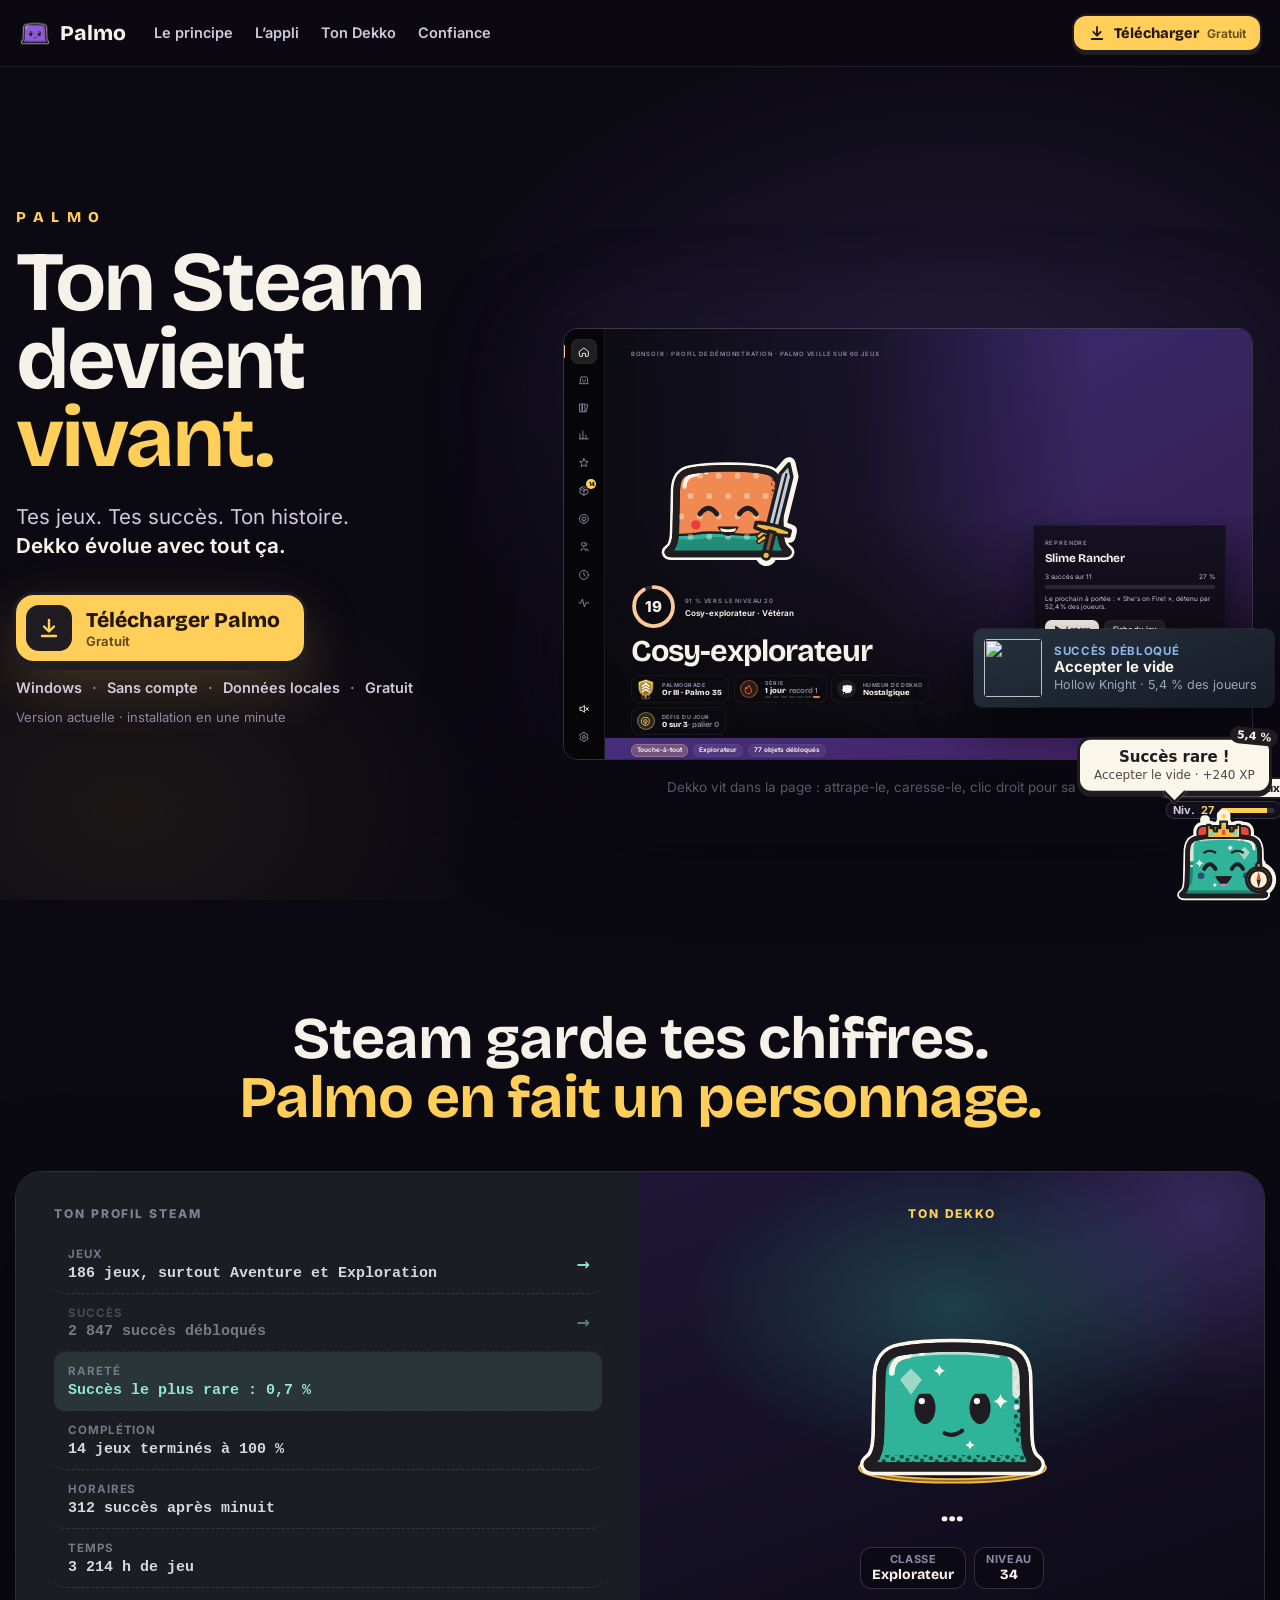
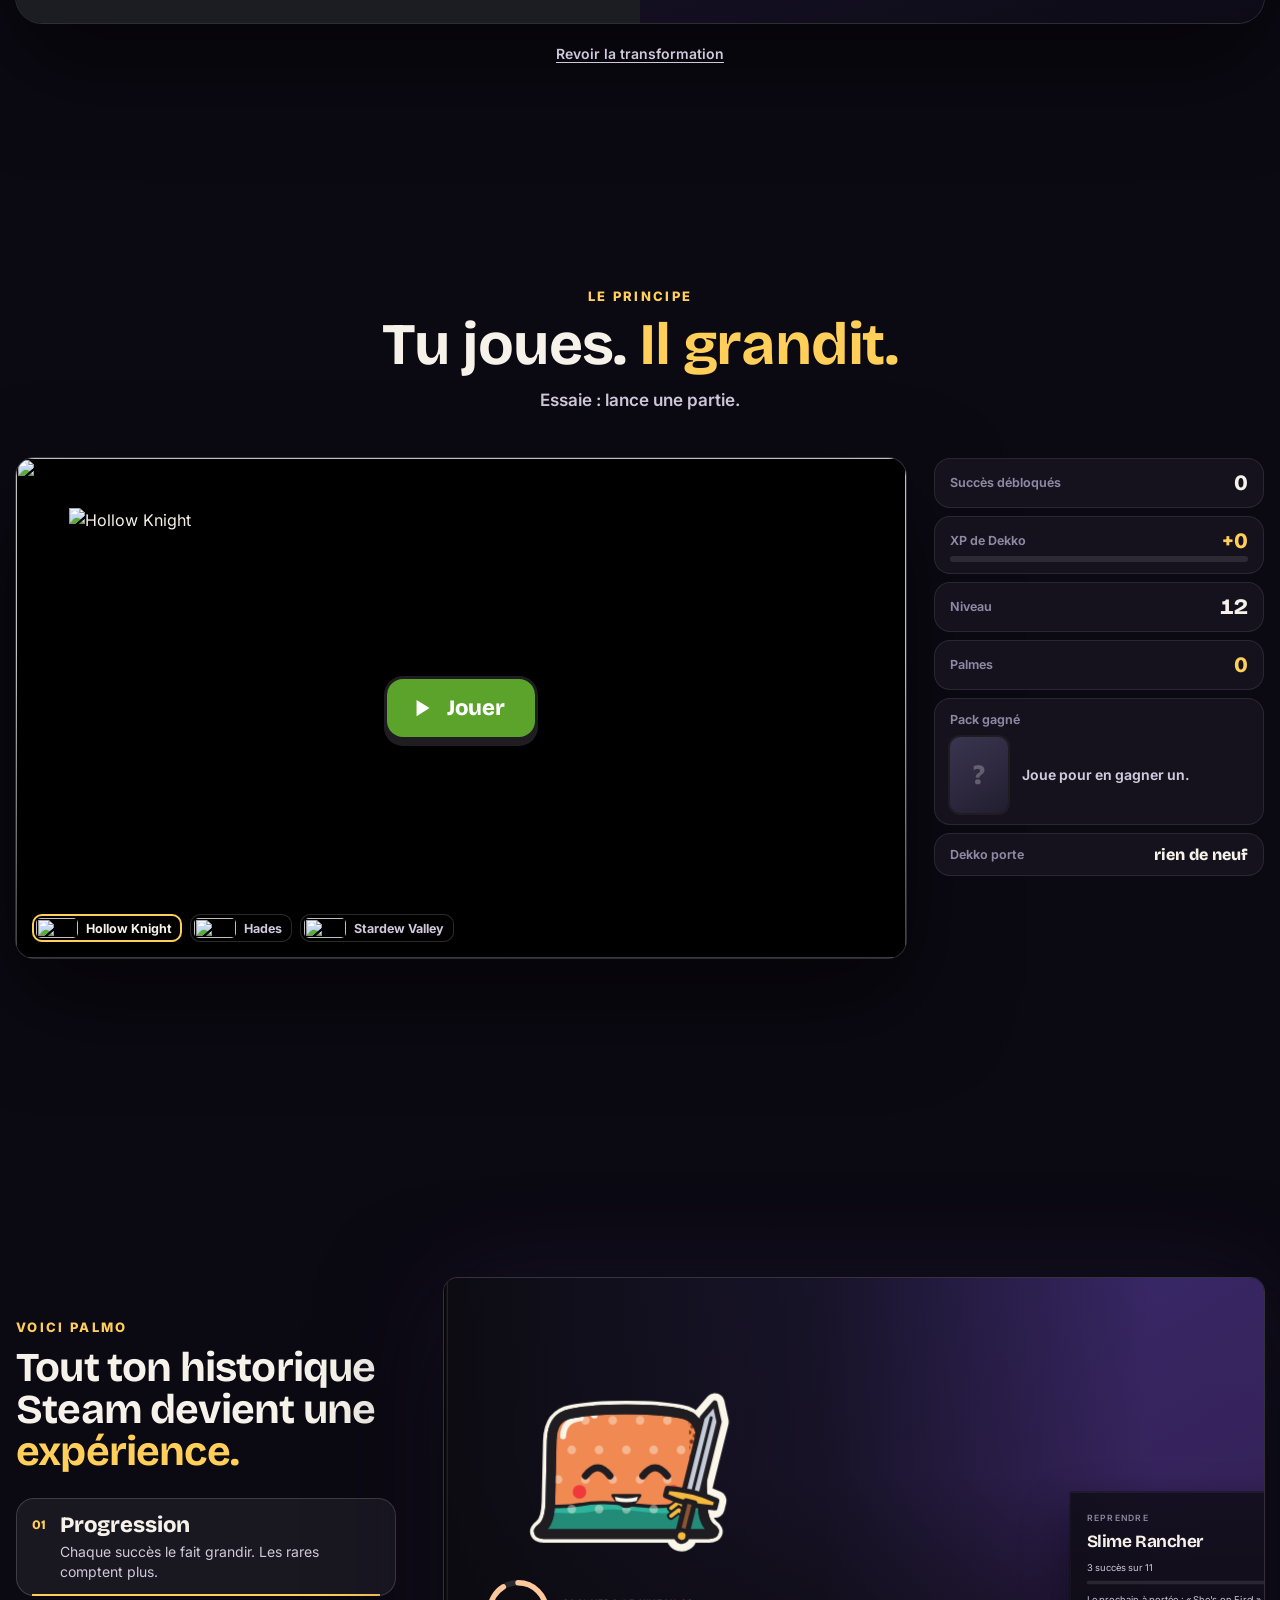
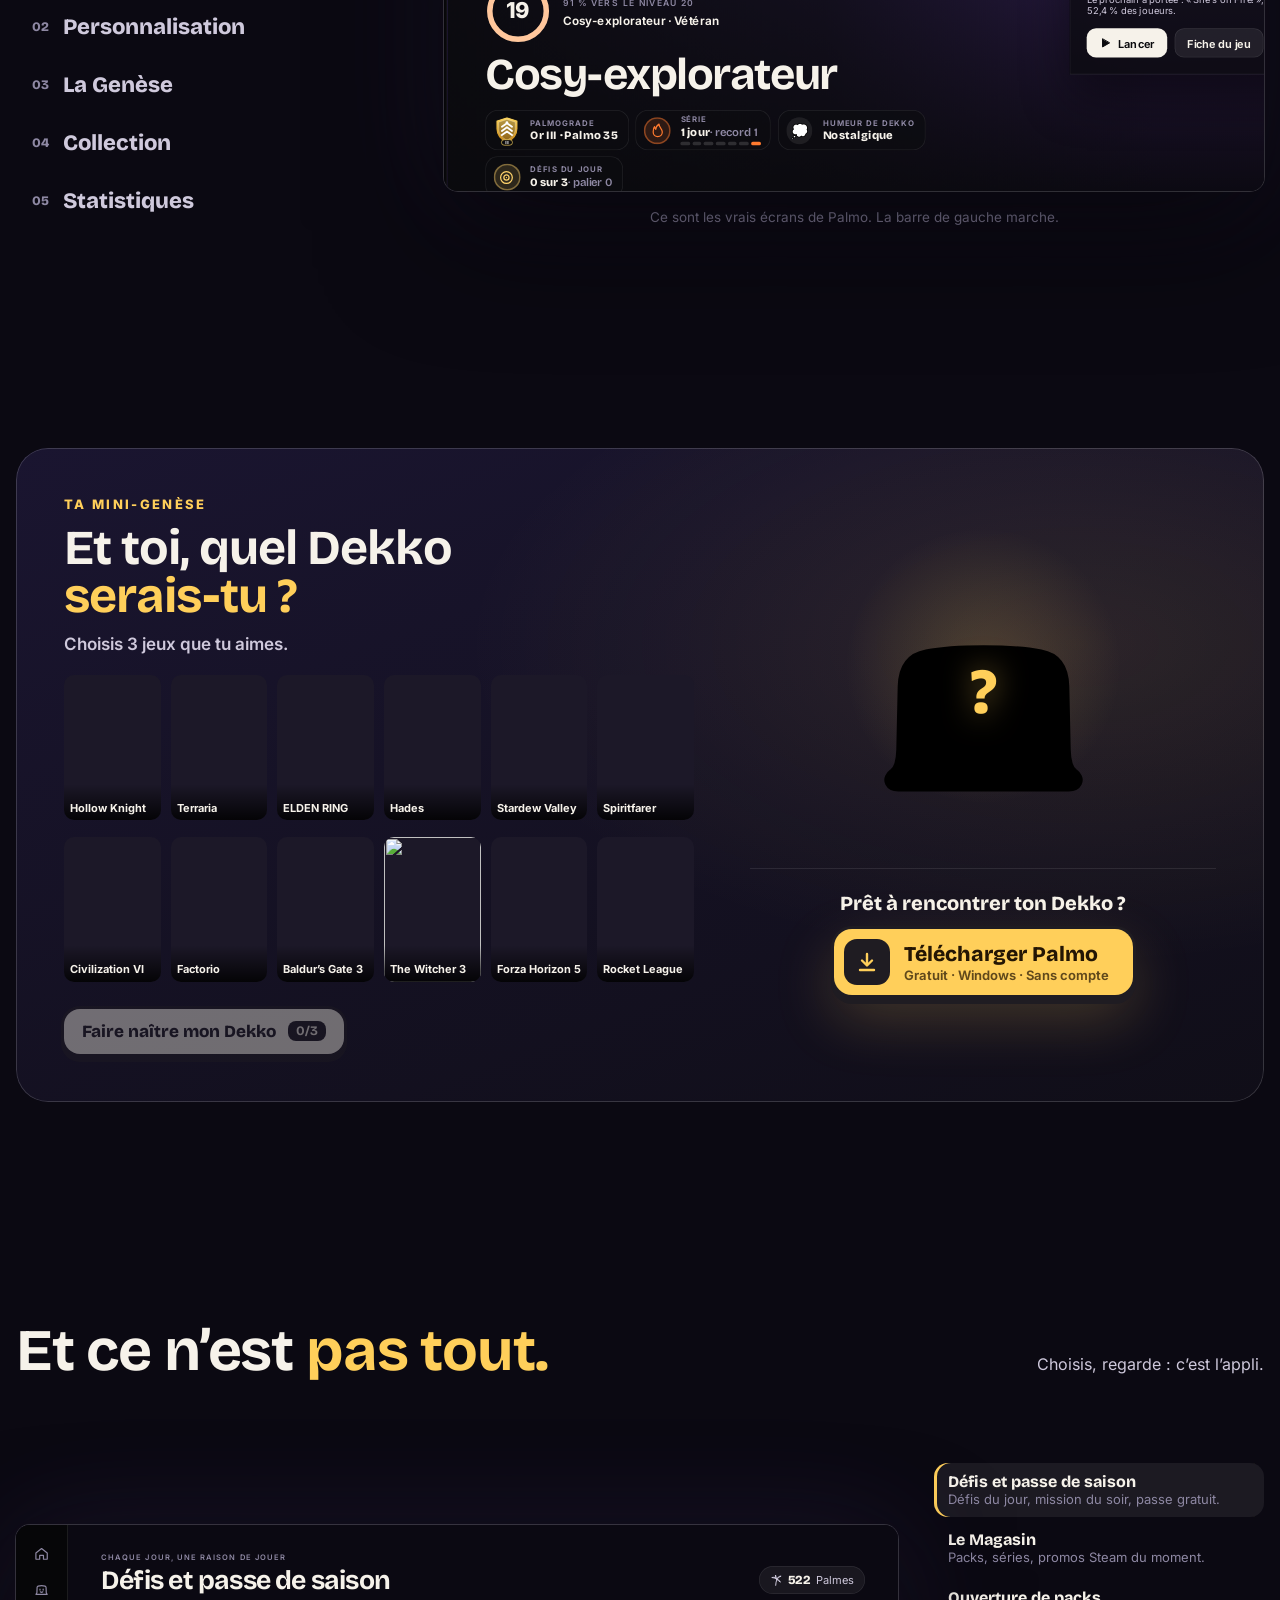
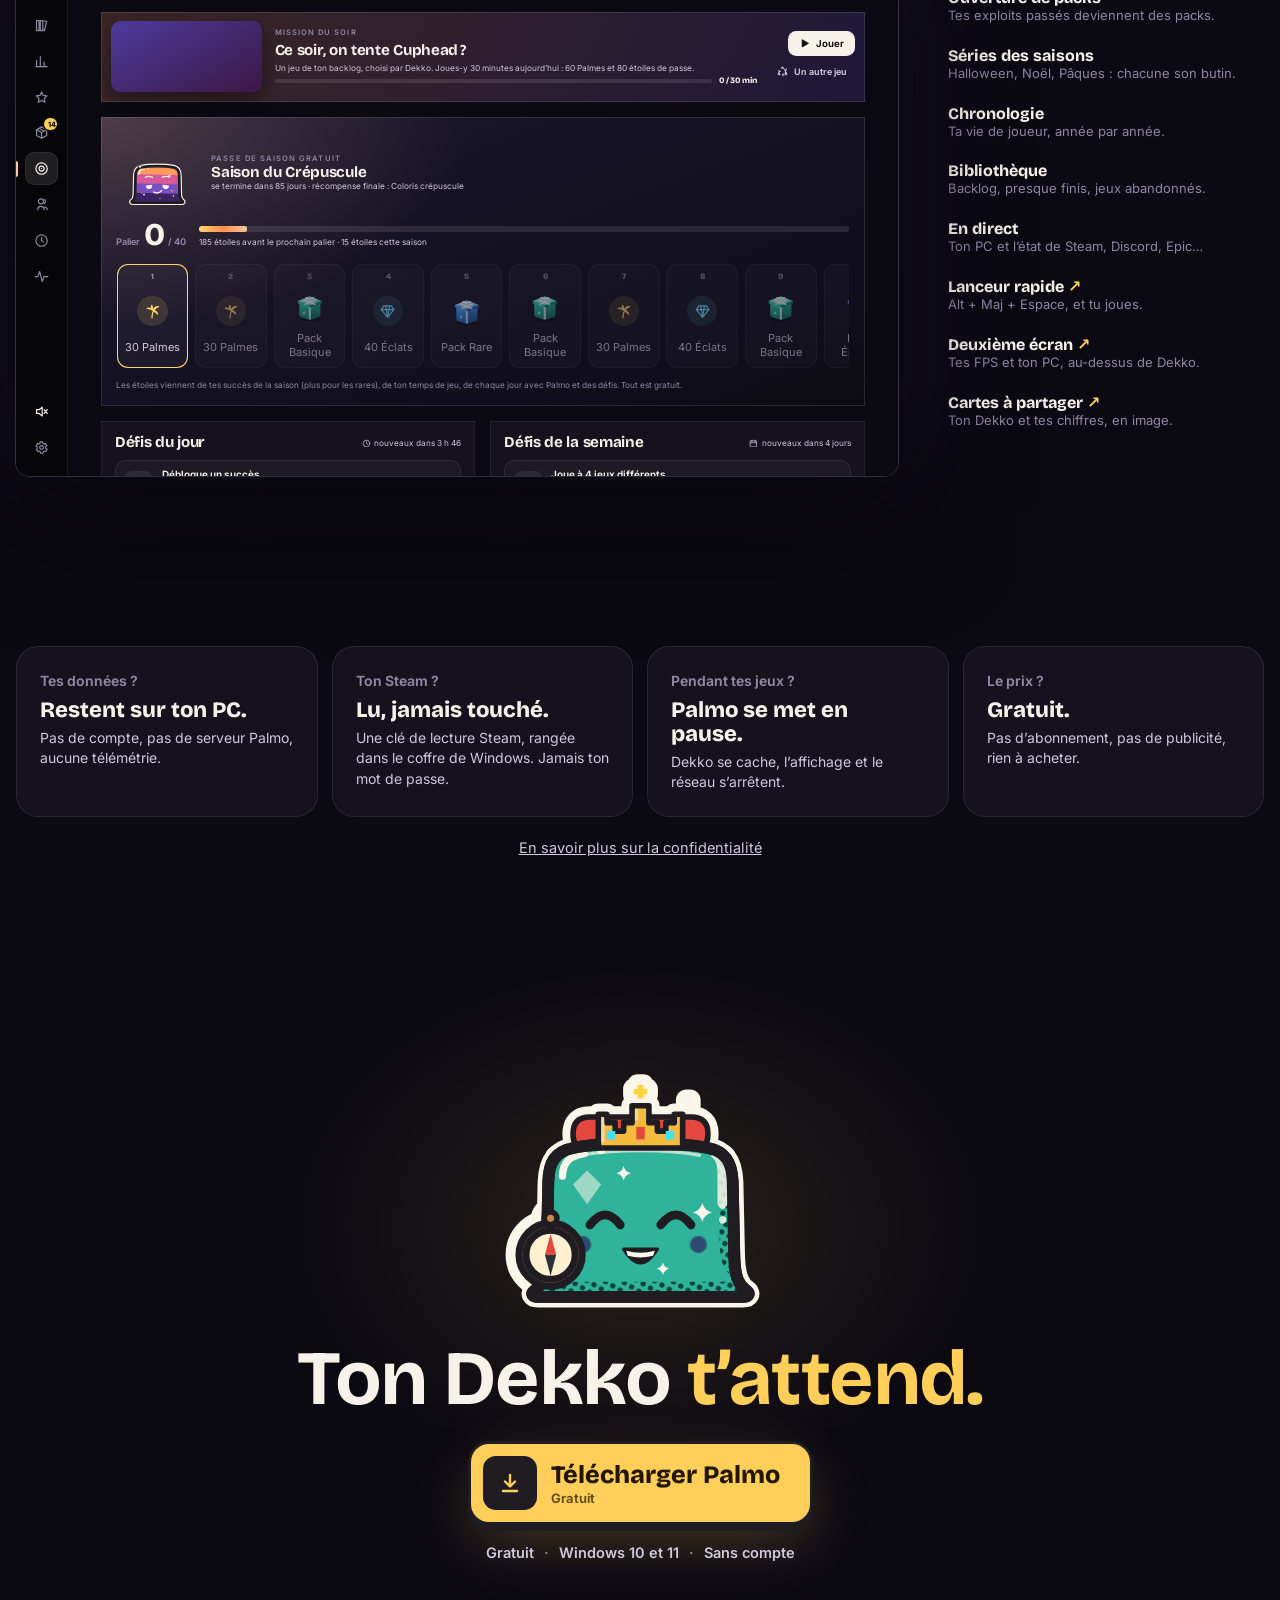
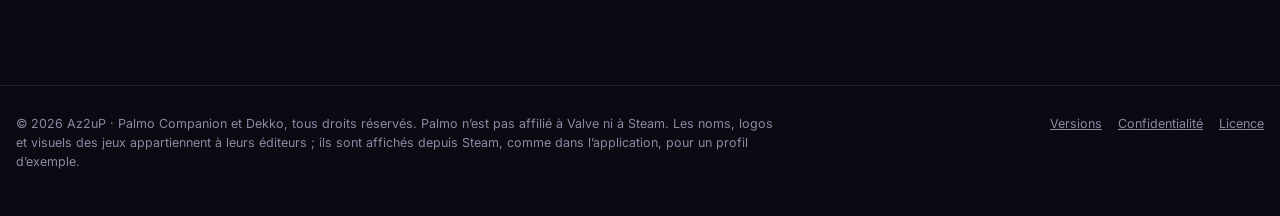
==== commit 1435678b: "docs: Steam friends board in the privacy notice; Dekko can be thrown on the site" ====
--- a/docs/index.html
+++ b/docs/index.html
@@ -10,8 +10,8 @@
 <meta property="og:image" content="assets/magasin.webp">
 <meta name="theme-color" content="#0d0b14">
 <link rel="icon" href="assets/icon.png">
-  <script type="module" crossorigin src="./assets/index-6KqPTGu1.js"></script>
-  <link rel="stylesheet" crossorigin href="./assets/index-CxIxNLlg.css">
+  <script type="module" crossorigin src="./assets/index-B1DrRdD7.js"></script>
+  <link rel="stylesheet" crossorigin href="./assets/index-qrGboU5_.css">
 </head>
 <body>
 <a class="skip" href="#telecharger">Passer directement au téléchargement</a>
--- a/docs/assets/index-qrGboU5_.css
+++ b/docs/assets/index-qrGboU5_.css
@@ -0,0 +1 @@
+@font-face{font-family:Bricolage Grotesque Variable;font-style:normal;font-display:swap;font-weight:200 800;src:url(./bricolage-grotesque-vietnamese-wght-normal-BUzh504Q.woff2)format("woff2-variations");unicode-range:U+102-103,U+110-111,U+128-129,U+168-169,U+1A0-1A1,U+1AF-1B0,U+300-301,U+303-304,U+308-309,U+323,U+329,U+1EA0-1EF9,U+20AB}@font-face{font-family:Bricolage Grotesque Variable;font-style:normal;font-display:swap;font-weight:200 800;src:url(./bricolage-grotesque-latin-ext-wght-normal-CcLUaPy7.woff2)format("woff2-variations");unicode-range:U+100-2BA,U+2BD-2C5,U+2C7-2CC,U+2CE-2D7,U+2DD-2FF,U+304,U+308,U+329,U+1D00-1DBF,U+1E00-1E9F,U+1EF2-1EFF,U+2020,U+20A0-20AB,U+20AD-20C0,U+2113,U+2C60-2C7F,U+A720-A7FF}@font-face{font-family:Bricolage Grotesque Variable;font-style:normal;font-display:swap;font-weight:200 800;src:url(./bricolage-grotesque-latin-wght-normal-DLoelf7F.woff2)format("woff2-variations");unicode-range:U+??,U+131,U+152-153,U+2BB-2BC,U+2C6,U+2DA,U+2DC,U+304,U+308,U+329,U+2000-206F,U+20AC,U+2122,U+2191,U+2193,U+2212,U+2215,U+FEFF,U+FFFD}@font-face{font-family:Inter Variable;font-style:normal;font-display:swap;font-weight:100 900;src:url(./inter-cyrillic-ext-wght-normal-BOeWTOD4.woff2)format("woff2-variations");unicode-range:U+460-52F,U+1C80-1C8A,U+20B4,U+2DE0-2DFF,U+A640-A69F,U+FE2E-FE2F}@font-face{font-family:Inter Variable;font-style:normal;font-display:swap;font-weight:100 900;src:url(./inter-cyrillic-wght-normal-DqGufNeO.woff2)format("woff2-variations");unicode-range:U+301,U+400-45F,U+490-491,U+4B0-4B1,U+2116}@font-face{font-family:Inter Variable;font-style:normal;font-display:swap;font-weight:100 900;src:url(./inter-greek-ext-wght-normal-DlzME5K_.woff2)format("woff2-variations");unicode-range:U+1F??}@font-face{font-family:Inter Variable;font-style:normal;font-display:swap;font-weight:100 900;src:url(./inter-greek-wght-normal-CkhJZR-_.woff2)format("woff2-variations");unicode-range:U+370-377,U+37A-37F,U+384-38A,U+38C,U+38E-3A1,U+3A3-3FF}@font-face{font-family:Inter Variable;font-style:normal;font-display:swap;font-weight:100 900;src:url(./inter-vietnamese-wght-normal-CBcvBZtf.woff2)format("woff2-variations");unicode-range:U+102-103,U+110-111,U+128-129,U+168-169,U+1A0-1A1,U+1AF-1B0,U+300-301,U+303-304,U+308-309,U+323,U+329,U+1EA0-1EF9,U+20AB}@font-face{font-family:Inter Variable;font-style:normal;font-display:swap;font-weight:100 900;src:url(./inter-latin-ext-wght-normal-DO1Apj_S.woff2)format("woff2-variations");unicode-range:U+100-2BA,U+2BD-2C5,U+2C7-2CC,U+2CE-2D7,U+2DD-2FF,U+304,U+308,U+329,U+1D00-1DBF,U+1E00-1E9F,U+1EF2-1EFF,U+2020,U+20A0-20AB,U+20AD-20C0,U+2113,U+2C60-2C7F,U+A720-A7FF}@font-face{font-family:Inter Variable;font-style:normal;font-display:swap;font-weight:100 900;src:url(./inter-latin-wght-normal-Dx4kXJAl.woff2)format("woff2-variations");unicode-range:U+??,U+131,U+152-153,U+2BB-2BC,U+2C6,U+2DA,U+2DC,U+304,U+308,U+329,U+2000-206F,U+20AC,U+2122,U+2191,U+2193,U+2212,U+2215,U+FEFF,U+FFFD}.dk{flex:none;display:block;overflow:visible}.dk .dk-fx{pointer-events:none}.dk.is-idle .dk-breathe{animation:3.4s ease-in-out infinite dk-breathe}.dk.is-idle .dk-blink{animation:4.6s linear infinite dk-blink}.dk.is-idle .dk-look{animation:9s ease-in-out infinite dk-look}.dk.is-idle .dk-tail,.dk.is-celebrate .dk-tail{animation:2.4s ease-in-out infinite dk-flutter}.dk.is-sleep .dk-breathe{animation:5.2s ease-in-out infinite dk-breathe-sleep}.dk.is-sleep .dk-z{animation:3.6s linear infinite both dk-z}.dk.is-celebrate .dk-jump{animation:2.8s linear infinite dk-jump}.dk.is-celebrate .dk-wiggle{animation:2.8s ease-in-out infinite dk-wiggle}.dk.is-celebrate .dk-shadow{animation:2.8s linear infinite dk-shadow}.dk.is-celebrate .dk-spark{animation:2.8s cubic-bezier(.2,.8,.3,1) infinite both dk-spark}.dk.is-sil{filter:brightness(0)}.dk.is-sil .dk-shadow-g,.dk.is-sil .dk-fx,.dk.is-sil .dk-glow{display:none}@keyframes dk-breathe{0%,to{transform:scale(1)}50%{transform:scale(1.016,.972)}}@keyframes dk-breathe-sleep{0%,to{transform:scale(1.01,.985)}50%{transform:scale(1.04,.93)}}@keyframes dk-blink{0%,91%,to{transform:scaleY(1)}93.5%{transform:scaleY(.08)}96%{transform:scaleY(1)}}@keyframes dk-look{0%,26%{transform:translate(0)}32%,50%{transform:translate(2.4px)}56%,72%{transform:translate(-2.2px)}78%,to{transform:translate(0)}}@keyframes dk-flutter{0%,to{transform:rotate(0)}50%{transform:rotate(7deg)}}@keyframes dk-z{0%{opacity:0;transform:translateY(4px)scale(.6)}15%{opacity:.9}85%{opacity:.6}to{opacity:0;transform:translate(6px,-12px)scale(1.05)}}@keyframes dk-jump{0%{animation-timing-function:ease-out;transform:translateY(0)scale(1)}7%{animation-timing-function:cubic-bezier(.2,.9,.4,1);transform:translateY(0)scale(1.14,.84)}14%{animation-timing-function:ease-out;transform:translateY(-30px)scale(.9,1.13)}26%{animation-timing-function:ease-in;transform:translateY(-44px)scale(1)}38%{animation-timing-function:linear;transform:translateY(-6px)scale(.94,1.07)}41%{animation-timing-function:ease-out;transform:translateY(0)scale(1.17,.81)}48%{transform:translateY(0)scale(.95,1.05)}55%{transform:translateY(0)scale(1.03,.98)}62%,to{transform:translateY(0)scale(1)}}@keyframes dk-wiggle{0%,16%{transform:rotate(0)}22%{transform:rotate(-7deg)}30%{transform:rotate(6deg)}38%,to{transform:rotate(0)}}@keyframes dk-shadow{0%,7%{opacity:1;transform:scaleX(1.06)}26%{opacity:.45;transform:scale(.62)}41%{opacity:1;transform:scaleX(1.12)}62%,to{opacity:1;transform:scale(1)}}@keyframes dk-spark{0%,12%{opacity:0;transform:translate(0)scale(0)}18%{opacity:1}40%{transform:translate(var(--dx), var(--dy)) scale(1);opacity:1}62%,to{transform:translate(calc(var(--dx) * 1.18), calc(var(--dy) * 1.18 + 6px)) scale(0);opacity:0}}@media (prefers-reduced-motion:reduce){.dk *{animation:none!important}}:root[data-motion=off] .dk *{animation:none!important}.dk-v.is-hop .dk-tail{animation:.45s ease-in-out infinite dk-flutter}@keyframes dk-jiggle{0%,to{transform:scale(1)}30%{transform:scale(1.035,.965)}55%{transform:scale(.985,1.02)}75%{transform:scale(1.01,.99)}}@keyframes dk-wobble{0%,to{transform:skew(0)}25%{transform:skew(1.6deg)}75%{transform:skew(-1.6deg)}}@keyframes dk-hop{0%{animation-timing-function:ease-out;transform:translateY(0)scale(1)}14%{animation-timing-function:cubic-bezier(.2,.8,.4,1);transform:translateY(0)scale(1.2,.8)}28%{animation-timing-function:ease-out;transform:translateY(-14px)scale(.86,1.16)}46%{animation-timing-function:ease-in;transform:translateY(-20px)scale(.98,1.03)}66%{animation-timing-function:ease-out;transform:translateY(0)scale(.92,1.08)}74%{transform:translateY(0)scale(1.22,.8)}86%{transform:translateY(0)scale(.95,1.05)}to{transform:translateY(0)scale(1)}}@keyframes dk-hop-shadow{0%,14%{opacity:1;transform:scaleX(1.1)}46%{opacity:.55;transform:scale(.7)}74%{opacity:1;transform:scaleX(1.18)}to{opacity:1;transform:scale(1)}}@keyframes dk-sag{0%,to{transform:scale(1.06,.9)}50%{transform:scale(1.1,.85)}}.dk-v.is-idle .dk-breathe{animation:2.2s ease-in-out infinite dk-jiggle}.dk-v.is-idle .dk-wiggle{animation:3.6s ease-in-out infinite dk-wobble}.dk-v.is-hop .dk-breathe{animation:.9s linear infinite dk-hop}.dk-v.is-hop .dk-shadow{animation:.9s linear infinite dk-hop-shadow}.dk-v.is-hop .dk-blink{animation:4.6s linear infinite dk-blink}.dk-v.is-sleep .dk-breathe{animation:5s ease-in-out infinite dk-sag}.dk-v .dk-prop{animation:.5s linear infinite dk-prop}.dk-v .dk-float{animation:2.4s ease-in-out infinite dk-float}.dk-v .dk-wingL{animation:1.6s ease-in-out infinite dk-wing-l}.dk-v .dk-wingR{animation:1.6s ease-in-out infinite dk-wing-r}.dk-v .dk-flame{animation:.25s ease-in-out infinite alternate dk-flame}.dk-v .dk-flag{animation:1.4s ease-in-out infinite dk-flag}.dk-v .dk-cape{animation:3s ease-in-out infinite dk-cape}.dk-v .dk-orbit{animation:2s linear infinite dk-orbit}.dk-v.is-hop .dk-cape{animation:.45s ease-in-out infinite dk-cape}.dk-v.is-sil,.dk-v .dk-anchors{animation:none}@keyframes dk-prop{0%,to{transform:scaleX(1)}50%{transform:scaleX(-1)}}@keyframes dk-float{0%,to{transform:translateY(0)}50%{transform:translateY(-2.4px)}}@keyframes dk-wing-l{0%,to{transform:rotate(0)}50%{transform:rotate(-12deg)}}@keyframes dk-wing-r{0%,to{transform:rotate(0)}50%{transform:rotate(12deg)}}@keyframes dk-flame{0%{transform:scaleY(.75)}to{transform:scaleY(1.15)}}@keyframes dk-flag{0%,to{transform:skewY(0)}50%{transform:skewY(-8deg)}}@keyframes dk-cape{0%,to{transform:scaleX(1)}50%{transform:scaleX(1.05)}}@keyframes dk-orbit{0%{transform:rotate(0)}to{transform:rotate(360deg)}}.dk-v .dk-z{animation:3.6s linear infinite both dk-z}.dk-v .dk-bubble{animation:3.2s ease-in-out infinite dk-snot}.dk-v .dk-pulse{animation:.9s ease-in-out infinite dk-pulse}.dk-v .dk-steam{animation:1.8s ease-out infinite both dk-steam}.dk-v .dk-tear{animation:2.2s ease-in infinite dk-tear}.dk-v .dk-sweat{animation:2.6s ease-in infinite dk-sweat}.dk-v .dk-flicker{animation:.6s steps(2,end) infinite dk-flick}.dk-v .dk-orb{animation:1.8s linear infinite dk-orb}.dk-v .dk-spin{animation:1.4s linear infinite dk-orbit}.dk-v .dk-pop{animation:1.8s ease-out infinite dk-pop}.dk-v .dk-twinkle{animation:1.6s ease-in-out infinite dk-twinkle}.dk-v .dk-dot{animation:1.5s ease-in-out infinite dk-dots}.dk-v .dk-float-up{animation:2.4s ease-out infinite both dk-floatup}.dk-v .dk-shake{animation:.3s linear infinite dk-shake}.dk-v .dk-drip{animation:2.6s ease-in infinite dk-drip}.dk-v .dk-note{animation:2.6s ease-out infinite both dk-note}.dk-v .dk-sigh{animation:3s ease-out infinite both dk-sigh}.dk-v .dk-fall{animation:2s linear infinite both dk-fallc}.dk-v .dk-beat{animation:.8s ease-in-out infinite dk-beat}.dk-v .dk-jitter{animation:.18s linear infinite dk-jitter}.dk-v .dk-brow{animation:3s ease-in-out infinite dk-browup}.dk-v .dk-chatter{animation:.32s ease-in-out infinite dk-chatter}.dk-v .dk-quiver{animation:.22s linear infinite dk-quiver}.dk-v .dk-wag{animation:.6s ease-in-out infinite dk-wag}.dk-v .dk-lick{animation:1.2s ease-in-out infinite dk-lick}.dk-v .dk-sing{animation:.7s ease-in-out infinite dk-chatter}.dk-v .dk-puffcheeks{animation:1.4s ease-in-out infinite dk-puff}.dk-v .dk-wink{animation:2.2s ease-in-out infinite dk-winkhop}.dk-v .dk-ex--joie,.dk-v .dk-ex--chante{animation:1s ease-in-out infinite dk-facebounce}.dk-v .dk-ex--rire,.dk-v .dk-ex--victoire{animation:.4s ease-in-out infinite dk-facebounce}.dk-v .dk-ex--terrifie{animation:.12s linear infinite dk-shake}.dk-v .dk-ex--taquine,.dk-v .dk-ex--colere{animation:.5s linear infinite dk-shake}.dk-v .dk-ex--etourdi,.dk-v .dk-ex--ko{animation:2.4s ease-in-out infinite dk-dizzy}.dk-v .dk-ex--fier{animation:3s ease-in-out infinite dk-proud}.dk-v .dk-flicker2{animation:.35s ease-in-out infinite alternate dk-flame2}.dk-v .dk-hum{animation:.18s steps(2,end) infinite dk-hum}.dk-v .dk-glow{animation:1.8s ease-in-out infinite dk-glowp}.dk-v .dk-scan{animation:1.8s ease-in-out infinite dk-scan}.dk-v .dk-scanline{animation:1.6s ease-in-out infinite alternate dk-scanline}.dk-v .dk-blinklight{animation:1.2s steps(2,end) infinite dk-flick}.dk-v .dk-steamup{animation:2s ease-out infinite both dk-steam}.dk-v .dk-bubbleup{animation:2.4s ease-out infinite both dk-bubbleup}.dk-v .dk-needle{animation:2.4s ease-in-out infinite dk-needle}.dk-v .dk-rock{animation:1.6s ease-in-out infinite dk-rock}.dk-v .dk-swing{animation:2s ease-in-out infinite dk-swing2}.dk-v .dk-sway{animation:2.6s ease-in-out infinite dk-swing2}.dk-v .dk-tailwag{animation:1.4s ease-in-out infinite dk-tailwag}.dk-v .dk-tail{animation:2.4s ease-in-out infinite dk-flutter}.dk-v.is-idle .dk-heldR{animation:3.4s ease-in-out infinite dk-held}.dk-v.is-idle .dk-heldL{animation:3.4s ease-in-out -1.7s infinite dk-held}.dk-v.is-hop .dk-heldR,.dk-v.is-hop .dk-heldL{animation:.9s ease-in-out infinite dk-heldhop}.dk-v.is-celebrate .dk-heldR{animation:2.8s ease-in-out infinite dk-heldraise}.dk-v.is-celebrate .dk-heldL{animation:2.8s ease-in-out infinite dk-heldraise-l}@keyframes dk-snot{0%{opacity:0;transform:scale(.3)}15%{opacity:1}70%{opacity:1;transform:scale(1.25)}76%,to{opacity:0;transform:scale(1.5)}}@keyframes dk-pulse{0%,to{transform:scale(1)}50%{transform:scale(1.25)}}@keyframes dk-steam{0%{opacity:0;transform:translateY(2px)scale(.5)}25%{opacity:1}to{opacity:0;transform:translateY(-9px)scale(1.2)}}@keyframes dk-tear{0%,20%{opacity:1;transform:translateY(0)}90%{opacity:.2;transform:translateY(11px)}to{opacity:0;transform:translateY(12px)}}@keyframes dk-sweat{0%{opacity:0;transform:translateY(-2px)}15%{opacity:1}85%{opacity:1;transform:translateY(8px)}to{opacity:0;transform:translateY(10px)}}@keyframes dk-flick{0%{opacity:1}to{opacity:.35}}@keyframes dk-orb{0%{transform:translate(17px)scale(1)}25%{transform:translateY(4px)scale(1.25)}50%{transform:translate(-17px)scale(1)}75%{transform:translateY(-4px)scale(.65)}to{transform:translate(17px)scale(1)}}@keyframes dk-pop{0%,8%{transform:scale(0)rotate(-20deg)}20%{transform:scale(1.25)rotate(8deg)}30%,70%{transform:scale(1)rotate(0)}85%,to{transform:scale(0)}}@keyframes dk-twinkle{0%,to{opacity:.6;transform:scale(.55)rotate(0)}50%{opacity:1;transform:scale(1.1)rotate(45deg)}}@keyframes dk-dots{0%,to{opacity:.15}40%,60%{opacity:1}}@keyframes dk-floatup{0%{opacity:0;transform:translateY(4px)scale(.6)}20%{opacity:1}to{opacity:0;transform:translateY(-12px)scale(1.1)}}@keyframes dk-shake{0%,to{transform:translate(0)}25%{transform:translate(.7px)}75%{transform:translate(-.7px)}}@keyframes dk-drip{0%{opacity:0;transform:translateY(0)scaleY(.4)}20%{opacity:1}60%{opacity:1;transform:translateY(1px)scaleY(1.2)}to{opacity:0;transform:translateY(12px)scaleY(1)}}@keyframes dk-note{0%{opacity:0;transform:translateY(4px)rotate(-8deg)scale(.6)}20%{opacity:1}to{opacity:0;transform:translate(4px,-14px)rotate(10deg)scale(1)}}@keyframes dk-sigh{0%{opacity:0;transform:translate(0)scale(.4)}25%{opacity:1}to{opacity:0;transform:translate(12px,-6px)scale(1.2)}}@keyframes dk-fallc{0%{opacity:0;transform:translateY(-6px)rotate(0)}15%{opacity:1}to{opacity:0;transform:translateY(14px)rotate(220deg)}}@keyframes dk-beat{0%,to{transform:scale(1)}30%{transform:scale(1.2)}50%{transform:scale(.95)}}@keyframes dk-jitter{0%{transform:translate(0)}33%{transform:translate(.4px,-.3px)}66%{transform:translate(-.4px,.3px)}}@keyframes dk-browup{0%,60%,to{transform:translateY(0)}70%,90%{transform:translateY(-1.6px)}}@keyframes dk-chatter{0%,to{transform:scaleY(1)}50%{transform:scaleY(.8)}}@keyframes dk-quiver{0%,to{transform:translateY(0)}50%{transform:translateY(.35px)}}@keyframes dk-wag{0%,to{transform:rotate(-10deg)}50%{transform:rotate(10deg)}}@keyframes dk-lick{0%,to{transform:translate(-1.4px)}50%{transform:translate(1.4px)}}@keyframes dk-puff{0%,to{transform:scale(1)}50%{transform:scale(1.08)}}@keyframes dk-winkhop{0%,70%,to{transform:translateY(0)}80%{transform:translateY(-1.2px)}}@keyframes dk-facebounce{0%,to{transform:translateY(0)}50%{transform:translateY(-1.2px)}}@keyframes dk-dizzy{0%,to{transform:rotate(0)}25%{transform:rotate(2deg)}75%{transform:rotate(-2deg)}}@keyframes dk-proud{0%,to{transform:translateY(0)}50%{transform:translateY(-.8px)}}@keyframes dk-flame2{0%{opacity:.85;transform:scale(.9,.85)}to{opacity:1;transform:scale(1.05,1.15)}}@keyframes dk-hum{0%{opacity:1}to{opacity:.85}}@keyframes dk-glowp{0%,to{opacity:.9;transform:scale(1)}50%{opacity:1;transform:scale(1.12)}}@keyframes dk-scan{0%,to{transform:scaleX(.6)}50%{transform:scaleX(1)}}@keyframes dk-scanline{0%{transform:translate(-14px)}to{transform:translate(14px)}}@keyframes dk-bubbleup{0%{opacity:0;transform:translate(0)scale(.4)}20%{opacity:1}to{opacity:0;transform:translate(5px,-16px)scale(1.2)}}@keyframes dk-needle{0%,to{transform:rotate(-18deg)}50%{transform:rotate(22deg)}}@keyframes dk-rock{0%,to{transform:rotate(-6deg)}50%{transform:rotate(6deg)}}@keyframes dk-swing2{0%,to{transform:rotate(-7deg)}50%{transform:rotate(7deg)}}@keyframes dk-tailwag{0%,to{transform:rotate(-5deg)}50%{transform:rotate(7deg)}}@keyframes dk-held{0%,to{transform:rotate(-2.5deg)}50%{transform:rotate(3deg)}}@keyframes dk-heldhop{0%,to{transform:rotate(0)translateY(0)}30%{transform:rotate(-6deg)translateY(-2px)}70%{transform:rotate(5deg)translateY(1px)}}@keyframes dk-heldraise{0%,8%{transform:translateY(0)rotate(0)}18%,40%{transform:translateY(-9px)rotate(-14deg)}62%,to{transform:translateY(0)rotate(0)}}@keyframes dk-heldraise-l{0%,8%{transform:translateY(0)rotate(0)}18%,40%{transform:translateY(-7px)rotate(12deg)}62%,to{transform:translateY(0)rotate(0)}}.dk-v .dk-mote{animation:3s ease-in-out infinite both dk-mote}.dk-v .dk-auraflame{animation:1.4s ease-in-out infinite dk-auraflame}@keyframes dk-mote{0%{opacity:0;transform:translateY(6px)scale(.4)}25%{opacity:1}to{opacity:0;transform:translateY(-16px)scale(1)}}@keyframes dk-auraflame{0%,to{opacity:.85;transform:scale(1)}50%{opacity:1;transform:scale(1.03,1.07)}}.dk.is-sil .dk-aura{display:none}.dk-v .dk-au-pulse{animation:2.6s ease-in-out infinite dk-au-pulse}.dk-v .dk-au-bob{animation:2.2s ease-in-out infinite dk-au-bob}.dk-v .dk-au-rise{animation:3.4s ease-in infinite both dk-au-rise}.dk-v .dk-au-drift{animation:5s ease-in-out infinite both dk-au-drift}.dk-v .dk-au-float{animation:3.6s ease-in-out infinite both dk-au-float}.dk-v .dk-au-blink{animation:1.8s steps(2,end) infinite both dk-au-blink}.dk-v .dk-au-fall{animation:6.2s linear infinite both dk-au-fall}.dk-v .dk-au-spin{animation:7s linear infinite dk-au-spin}.dk-v .dk-au-spin-slow{animation:22s linear infinite dk-au-spin}.dk-v .dk-au-flicker{animation:.9s ease-in-out infinite dk-au-flicker}.dk-v .dk-au-flicker2{animation:1.3s ease-in-out infinite reverse dk-au-flicker}.dk-v .dk-au-flash{animation:1.5s step-end infinite both dk-au-flash}@keyframes dk-au-pulse{0%,to{opacity:.8;transform:scale(.94)}50%{opacity:1;transform:scale(1.06)}}@keyframes dk-au-bob{0%,to{transform:translateY(0)}50%{transform:translateY(-3px)}}@keyframes dk-au-rise{0%{opacity:0;transform:translateY(4px)}15%{opacity:1}to{opacity:0;transform:translateY(-78px)}}@keyframes dk-au-drift{0%,to{opacity:.6;transform:translate(-4px)scale(.95)}50%{opacity:1;transform:translate(5px)scale(1.06)}}@keyframes dk-au-float{0%{opacity:0;transform:translateY(6px)scale(.6)}30%{opacity:1}to{opacity:0;transform:translateY(-18px)scale(1)}}@keyframes dk-au-blink{0%{opacity:1}50%{opacity:.15}}@keyframes dk-au-fall{0%{opacity:0;transform:translate(0)rotate(0)}10%{opacity:1}90%{opacity:1}to{opacity:0;transform:translate(8px,96px)rotate(200deg)}}@keyframes dk-au-spin{to{transform:rotate(360deg)}}@keyframes dk-au-flicker{0%,to{transform:scale(1)}50%{transform:scale(1.04,1.1)}}@keyframes dk-au-flash{0%,62%{opacity:0}64%,70%{opacity:1}72%,76%{opacity:.2}78%,84%{opacity:1}86%,to{opacity:0}}@media (prefers-reduced-motion:reduce){.dk-v [class^=dk-au-],.dk-v [class*=\ dk-au-]{animation:none!important}}.dk[class*=is-em-] .dk-blink{animation:4.6s linear infinite dk-blink}.dk[class*=is-em-] .dk-tail{animation:.6s ease-in-out infinite dk-flutter}.dk.is-em-danse .dk-jump{animation:1.2s ease-in-out infinite em-danse-hop}.dk.is-em-danse .dk-wiggle{animation:1.2s ease-in-out infinite em-sway}@keyframes em-danse-hop{0%,50%,to{transform:translateY(0)scale(1.06,.94)}25%,75%{transform:translateY(-10px)scale(.96,1.05)}}@keyframes em-sway{0%,to{transform:rotate(-9deg)}50%{transform:rotate(9deg)}}.dk.is-em-salut .dk-wiggle{animation:1.6s ease-in-out infinite em-salut}@keyframes em-salut{0%,to{transform:rotate(0)}15%{transform:rotate(-14deg)}30%{transform:rotate(10deg)}45%{transform:rotate(-12deg)}60%{transform:rotate(6deg)}75%{transform:rotate(0)}}.dk.is-em-rebond .dk-jump{animation:1.5s cubic-bezier(.3,0,.7,1) infinite em-rebond}@keyframes em-rebond{0%,to{transform:translateY(0)scale(1.16,.84)}18%{transform:translateY(-30px)scale(.9,1.12)}33%{transform:translateY(0)scale(1.12,.88)}50%{transform:translateY(-18px)scale(.94,1.08)}66%{transform:translateY(0)scale(1.08,.92)}82%{transform:translateY(-8px)scale(.98,1.03)}}.dk.is-em-toupie .dk-wiggle{animation:1.4s cubic-bezier(.5,0,.5,1) infinite em-toupie}@keyframes em-toupie{0%{transform:rotate(0)scale(1)}50%{transform:rotate(180deg)scale(.9,1.1)}to{transform:rotate(360deg)scale(1)}}.dk.is-em-tremblote .dk-breathe{animation:.18s linear infinite em-tremblote}@keyframes em-tremblote{0%,to{transform:translate(0)scale(1)}25%{transform:translate(-2px)scale(1.03,.97)}75%{transform:translate(2px)scale(.97,1.03)}}.dk.is-em-etirement .dk-breathe{animation:2.2s ease-in-out infinite em-etirement}@keyframes em-etirement{0%,to{transform:scale(1)}35%{transform:scale(.82,1.32)}55%{transform:scale(1.2,.8)}70%{transform:scale(.96,1.05)}}.dk.is-em-timide .dk-breathe{animation:2.4s ease-in-out infinite em-timide}.dk.is-em-timide .dk-wiggle{animation:2.4s ease-in-out infinite em-sway}@keyframes em-timide{0%,to{transform:scale(1)}50%{transform:scale(.86,.8)}}.dk.is-em-meditation .dk-jump{animation:3s ease-in-out infinite em-levitate}.dk.is-em-meditation .dk-shadow{animation:3s ease-in-out infinite em-levitate-shadow}@keyframes em-levitate{0%,to{transform:translateY(-14px)}50%{transform:translateY(-24px)}}@keyframes em-levitate-shadow{0%,to{opacity:.55;transform:scale(.7)}50%{opacity:.4;transform:scale(.55)}}.dk.is-em-patinage .dk-jump{animation:2s ease-in-out infinite em-patine}.dk.is-em-patinage .dk-wiggle{animation:2s ease-in-out infinite em-sway}@keyframes em-patine{0%,to{transform:translate(-14px)}50%{transform:translate(14px)}}.dk.is-em-salto .dk-jump{animation:1.6s cubic-bezier(.3,0,.6,1) infinite em-salto-up}.dk.is-em-salto .dk-wiggle{animation:1.6s cubic-bezier(.4,0,.4,1) infinite em-salto-turn}@keyframes em-salto-up{0%,to{transform:translateY(0)scale(1.12,.88)}15%{transform:translateY(-20px)scale(.92,1.1)}45%{transform:translateY(-46px)}75%{transform:translateY(0)scale(1.14,.86)}85%{transform:translateY(0)scale(.97,1.03)}}@keyframes em-salto-turn{0%,15%{transform:rotate(0)}75%,to{transform:rotate(-360deg)}}.dk.is-em-crepe .dk-breathe{animation:2s cubic-bezier(.3,1.4,.5,1) infinite em-crepe}@keyframes em-crepe{0%,to{transform:scale(1)}20%,55%{transform:scale(1.45,.4)}70%{transform:scale(.85,1.2)}85%{transform:scale(1.05,.95)}}.dk.is-em-vague .dk-breathe{animation:1.4s ease-in-out infinite em-vague}.dk.is-em-vague .dk-wiggle{animation:1.4s ease-in-out infinite em-sway}@keyframes em-vague{0%,to{transform:skew(0)scale(1)}25%{transform:skew(12deg)scale(1.04,.96)}75%{transform:skew(-12deg)scale(.96,1.04)}}.dk.is-em-spectre .dk-jump{animation:2.6s ease-in-out infinite em-spectre}.dk.is-em-spectre .dk-shadow{animation:2.6s ease-in-out infinite em-levitate-shadow}@keyframes em-spectre{0%,to{opacity:1;transform:translateY(-10px)}40%{opacity:.35;transform:translateY(-26px)translate(6px)}60%{opacity:.5;transform:translateY(-22px)translate(-6px)}}.dk.is-em-eclosion .dk-breathe{animation:2.4s cubic-bezier(.3,1.5,.5,1) infinite em-eclosion}@keyframes em-eclosion{0%{transform:scale(.2)}35%{transform:scale(1.18)}50%,to{transform:scale(1)}}.dk.is-em-disco .dk-jump{animation:.8s ease-in-out infinite em-danse-hop}.dk.is-em-disco .dk-wiggle{animation:1.6s steps(4,jump-none) infinite em-disco}@keyframes em-disco{0%{transform:rotate(-14deg)}to{transform:rotate(14deg)}}.dk.is-em-hoche .dk-wiggle{animation:.5s ease-in-out infinite em-hoche}@keyframes em-hoche{0%,to{transform:rotate(0)translateY(0)}40%{transform:rotate(12deg)translateY(4px)}}.dk.is-em-gelee .dk-breathe{animation:1.1s ease-in-out infinite em-gelee}@keyframes em-gelee{0%,to{transform:scale(1)}20%{transform:scale(1.14,.88)}40%{transform:scale(.9,1.1)}60%{transform:scale(1.06,.95)}80%{transform:scale(.98,1.02)}}.dk.is-em-sieste .dk-breathe{animation:3.2s ease-in-out infinite em-sieste}.dk.is-em-sieste .dk-wiggle{animation:3.2s ease-in-out infinite em-sieste-tilt}@keyframes em-sieste{0%,to{transform:scale(1.04,.94)}50%{transform:scale(1.1,.88)}}@keyframes em-sieste-tilt{0%,to{transform:rotate(-6deg)}50%{transform:rotate(-9deg)}}.dk.is-em-moonwalk .dk-jump{animation:2.4s linear infinite em-moonwalk}.dk.is-em-moonwalk .dk-wiggle{animation:.6s ease-in-out infinite em-moonwalk-lean}@keyframes em-moonwalk{0%{transform:translate(18px)}50%{transform:translate(-18px)}50.01%{transform:translate(-18px)scaleX(-1)}to{transform:translate(18px)scaleX(-1)}}@keyframes em-moonwalk-lean{0%,to{transform:skew(-6deg)}50%{transform:skew(-12deg)translateY(-2px)}}.dk.is-em-boing .dk-jump{animation:1.3s cubic-bezier(.2,.7,.4,1) infinite em-boing}.dk.is-em-boing .dk-breathe{animation:1.3s ease-in-out infinite em-boing-squash}@keyframes em-boing{0%,to{transform:translateY(0)}15%{transform:translateY(4px)}45%{transform:translateY(-52px)}75%{transform:translateY(0)}}@keyframes em-boing-squash{0%,to{transform:scale(1.25,.72)}30%{transform:scale(.8,1.3)}60%{transform:scale(.95,1.05)}76%{transform:scale(1.3,.7)}}.dk.is-em-yoyo .dk-jump{animation:.9s ease-in-out infinite em-yoyo}@keyframes em-yoyo{0%,to{transform:translateY(0)}50%{transform:translateY(-26px)}}.dk.is-em-robot .dk-wiggle{animation:1.6s step-end infinite em-robot}@keyframes em-robot{0%{transform:rotate(0)}25%{transform:rotate(-10deg)translate(-4px)}50%{transform:rotate(0)translateY(-6px)}75%{transform:rotate(10deg)translate(4px)}}.dk.is-em-pirouette .dk-jump{animation:1.8s ease-in-out infinite em-pirouette-up}.dk.is-em-pirouette .dk-breathe{animation:1.8s ease-in-out infinite em-pirouette}@keyframes em-pirouette-up{0%,to{transform:translateY(0)}50%{transform:translateY(-16px)}}@keyframes em-pirouette{0%,to{transform:scaleX(1)}25%{transform:scaleX(.1)}50%{transform:scaleX(-1)}75%{transform:scaleX(-.1)}}.dk.is-em-hula .dk-breathe{animation:.9s ease-in-out infinite em-hula}.dk.is-em-hula .dk-wiggle{animation:1.8s ease-in-out infinite em-sway}@keyframes em-hula{0%,to{transform:skew(14deg)translate(-4px)}50%{transform:skew(-14deg)translate(4px)}}.dk.is-em-tornade .dk-wiggle{animation:.7s linear infinite em-tornade}.dk.is-em-tornade .dk-jump{animation:1.4s ease-in-out infinite em-pirouette-up}@keyframes em-tornade{0%{transform:scaleX(1)rotate(-4deg)}25%{transform:scaleX(.3)rotate(0)}50%{transform:scaleX(-1)rotate(4deg)}75%{transform:scaleX(-.3)rotate(0)}to{transform:scaleX(1)rotate(-4deg)}}.dk.is-em-zombie .dk-wiggle{animation:2.2s ease-in-out infinite em-zombie}.dk.is-em-zombie .dk-jump{animation:2.2s ease-in-out infinite em-zombie-step}@keyframes em-zombie{0%,to{transform:rotate(-12deg)skew(6deg)}50%{transform:rotate(8deg)skew(-4deg)}}@keyframes em-zombie-step{0%,to{transform:translate(-6px)}50%{transform:translate(6px)translateY(-3px)}}.dk.is-em-battement .dk-breathe{animation:1s ease-in-out infinite em-battement}@keyframes em-battement{0%,40%,to{transform:scale(1)}10%{transform:scale(1.14,1.1)}25%{transform:scale(1.06,1.04)}30%{transform:scale(1.16,1.12)}}.dk.is-em-flocon .dk-jump{animation:3.4s ease-in-out infinite em-levitate}.dk.is-em-flocon .dk-wiggle{animation:6.8s linear infinite em-flocon}.dk.is-em-flocon .dk-shadow{animation:3.4s ease-in-out infinite em-levitate-shadow}@keyframes em-flocon{0%{transform:rotate(0)}25%{transform:rotate(14deg)}75%{transform:rotate(-14deg)}to{transform:rotate(0)}}.dk.is-em-lapinou .dk-jump{animation:1.2s cubic-bezier(.3,0,.6,1) infinite em-lapinou}.dk.is-em-lapinou .dk-breathe{animation:.6s ease-in-out infinite em-lapinou-squash}@keyframes em-lapinou{0%,to{transform:translate(-14px)}25%{transform:translate(-7px,-18px)}50%{transform:translate(0)}75%{transform:translate(-7px,-18px)scaleX(-1)}}@keyframes em-lapinou-squash{0%,to{transform:scale(1.12,.88)}50%{transform:scale(.94,1.08)}}.dk.is-em-feuartifice .dk-jump{animation:1.8s cubic-bezier(.2,.8,.4,1) infinite em-feuartifice}.dk.is-em-feuartifice .dk-breathe{animation:1.8s ease-in-out infinite em-feuartifice-squash}@keyframes em-feuartifice{0%,20%,to{transform:translateY(0)}50%{transform:translateY(-64px)rotate(360deg)}70%{transform:translateY(0)rotate(360deg)}}@keyframes em-feuartifice-squash{0%,to{transform:scale(1)}15%{transform:scale(1.3,.7)}35%{transform:scale(.8,1.3)}72%{transform:scale(1.2,.8)}}.dk.is-em-ronron .dk-breathe{animation:.9s ease-in-out infinite em-ronron}.dk.is-em-ronron .dk-wiggle{animation:1.8s ease-in-out infinite em-ronron-tilt}@keyframes em-ronron{0%,to{transform:scale(1.06,.92)}50%{transform:scale(1.12,.86)}}@keyframes em-ronron-tilt{0%,to{transform:rotate(-4deg)}50%{transform:rotate(4deg)}}.dk.is-em-miam .dk-breathe{animation:.32s ease-in-out infinite em-miam}.dk.is-em-miam .dk-jump{animation:2.4s ease-out em-miam-bob}@keyframes em-miam{0%,to{transform:scale(1)}50%{transform:scale(1.07,.9)}}@keyframes em-miam-bob{0%{transform:translateY(0)}8%{transform:translateY(-8px)scale(.96,1.05)}16%,to{transform:translateY(0)}}@media (prefers-reduced-motion:reduce){.dk[class*=is-em-] .dk-jump,.dk[class*=is-em-] .dk-wiggle,.dk[class*=is-em-] .dk-breathe{animation:none!important}}:root{--bg:#0b0912;--bg-1:#15121e;--bg-2:#1c1828;--line:#ffffff17;--line-2:#ffffff29;--fg:#f6f2ea;--fg-2:#cfc9dc;--muted:#8e88a3;--paper:#fbf6ea;--ink:#1f1c22;--gold:#ffcf5a;--gold-ink:#241604;--violet:#9b7bff;--mage:#8d5bd6;--soldat:#89a043;--stratege:#4c7fd0;--cosy:#f08a52;--explorateur:#2fb39a;--pilote:#e5493f;--champion:#f2b632;--display:"Bricolage Grotesque Variable", "Bahnschrift", system-ui, sans-serif;--text:"Inter Variable", "Segoe UI", system-ui, sans-serif;--ease:cubic-bezier(.2, .7, .2, 1);--pop:cubic-bezier(.34, 1.56, .64, 1);--lightningcss-light: ;--lightningcss-dark:initial;color-scheme:dark}*{box-sizing:border-box}html{scroll-behavior:smooth;scroll-padding-top:72px;overflow-x:clip}body{background:var(--bg);color:var(--fg);font:16px/1.55 var(--text);-webkit-font-smoothing:antialiased;margin:0;overflow-x:hidden}a{color:inherit}img{max-width:100%}svg{overflow:visible}h1,h2,h3{font-family:var(--display);letter-spacing:-.02em;margin:0}em{color:var(--gold);font-style:normal}button{font:inherit;color:inherit}.skip{z-index:60;background:var(--paper);color:var(--ink);border-radius:10px;padding:8px 14px;position:absolute;top:8px;left:-999px}.skip:focus{left:8px}:focus-visible{outline:3px solid var(--gold);outline-offset:3px;border-radius:10px}.touch{display:none}@media (hover:none) and (pointer:coarse){.pro{display:none}.touch{display:block}}.mobile-only{display:none}.dl{background:var(--gold);color:var(--gold-ink);box-shadow:0 0 0 3px var(--ink), 0 6px 0 3px var(--ink), 0 22px 60px #ffcf5a38;border-radius:18px;align-items:center;gap:14px;padding:10px 24px 10px 10px;text-decoration:none;transition:transform .14s,box-shadow .14s;display:inline-flex}.dl:hover{box-shadow:0 0 0 3px var(--ink), 0 8px 0 3px var(--ink), 0 26px 70px #ffcf5a4d;transform:translateY(-2px)}.dl:active{box-shadow:0 0 0 3px var(--ink), 0 2px 0 3px var(--ink);transform:translateY(4px)}.dl-ico{background:var(--ink);width:46px;height:46px;color:var(--gold);border-radius:13px;flex:none;place-items:center;display:grid}.dl-ico svg{fill:none;stroke:currentColor;stroke-width:2.4px;stroke-linecap:round;stroke-linejoin:round;width:24px;height:24px}.dl-txt{text-align:left;line-height:1.12;display:grid}.dl-txt b{font:800 21px var(--display)}.dl-txt small{font:650 13px var(--text);opacity:.72}.dl.big{padding:12px 30px 12px 12px}.dl.big .dl-ico{width:54px;height:54px}.dl.big .dl-txt b{font-size:25px}.ghost-btn{background:var(--paper);color:var(--ink);font:800 14px var(--display);cursor:pointer;box-shadow:0 0 0 2.5px var(--ink), 0 4px 0 2.5px var(--ink);border:0;border-radius:14px;padding:10px 16px;transition:transform .14s}.ghost-btn:hover{transform:translateY(-2px)}.link{color:var(--fg-2);font:600 14px var(--text);text-underline-offset:3px;cursor:pointer;background:0 0;border:0;padding:6px 4px;text-decoration:underline}.facts{color:var(--fg-2);flex-wrap:wrap;gap:6px 0;margin:16px 0 0;font-size:14.5px;font-weight:600;display:flex}.facts span+span:before{content:"·";color:var(--muted);margin:0 10px}.kicker,.eyebrow{font:800 13px var(--text);letter-spacing:.18em;text-transform:uppercase;color:var(--gold);margin:0 0 12px}.nav{z-index:30;align-items:center;gap:28px;height:66px;padding:0 max(20px,50vw - 640px);transition:background .24s,box-shadow .24s;display:flex;position:fixed;top:0;bottom:auto;left:0;right:0}.nav.solid{-webkit-backdrop-filter:blur(14px);backdrop-filter:blur(14px);box-shadow:0 1px 0 var(--line);background:#0b0912d1}.brand{font:800 21px var(--display);align-items:center;gap:10px;text-decoration:none;display:inline-flex}.links{gap:22px;margin-right:auto;display:flex}.links a{color:var(--fg-2);font-size:14.5px;font-weight:600;text-decoration:none}.links a:hover{color:var(--fg)}.nav-cta{box-shadow:inset 0 0 0 1px var(--line-2);font:800 14.5px var(--display);background:#ffffff14;border-radius:12px;align-items:center;gap:8px;padding:8px 14px;text-decoration:none;transition:background .2s,color .2s,box-shadow .2s;display:inline-flex}.nav-cta svg{fill:none;stroke:currentColor;stroke-width:2.4px;stroke-linecap:round;stroke-linejoin:round;width:18px;height:18px}.nav-cta small{font:650 12px var(--text);opacity:.7}.nav.solid .nav-cta{background:var(--gold);color:var(--gold-ink);box-shadow:0 0 0 2px var(--ink), 0 3px 0 2px var(--ink)}main>section{padding:110px max(16px,50vw - 640px);position:relative}.head{text-align:center;margin-bottom:44px}.head h2{font-size:clamp(34px,4.6vw,62px);line-height:1}.head.row{text-align:left;flex-wrap:wrap;justify-content:space-between;align-items:baseline;gap:20px;display:flex}.head.row p{color:var(--fg-2);margin:0}.win-wrap{position:relative}.screen{aspect-ratio:1280/800;box-shadow:0 0 0 1px var(--line-2), 0 40px 120px #000000a6, 0 0 120px #9b7bff1f;background:linear-gradient(150deg,#1b1630,#0d0c14);border-radius:14px;position:relative;overflow:hidden}.pv{width:1280px;height:800px;position:absolute;top:0;left:0}.loading{color:var(--muted);place-items:center;font-weight:600;display:grid;position:absolute;top:0;bottom:0;left:0;right:0}.hero{background:radial-gradient(60% 60% at 75% 45%,#9b7bff29,#0000 70%),radial-gradient(40% 40% at 10% 90%,#ffcf5a12,#0000 70%);grid-template-columns:minmax(340px,5fr) 7fr;align-items:center;gap:48px;min-height:100svh;display:grid;padding-top:96px!important;padding-bottom:60px!important}.wordmark{font:800 15px var(--display);letter-spacing:.5em;color:var(--gold);margin:0 0 18px}.hero h1{letter-spacing:-.035em;font-size:clamp(50px,6.6vw,104px);line-height:.92}.lead{color:var(--fg-2);margin:24px 0 34px;font-size:clamp(18px,1.6vw,22px);line-height:1.45}.lead b{color:var(--fg);font-weight:650}.version{color:var(--muted);margin:8px 0 0;font-size:13px}.hero-stage{margin-right:calc(28px + -1*max(16px,50vw - 640px));padding-top:190px}.toast{z-index:4;opacity:0;width:300px;transition:opacity .36s, transform .48s var(--pop);background:linear-gradient(160deg,#26303e,#161c26);border-radius:8px;align-items:center;gap:12px;padding:10px;display:flex;position:absolute;bottom:12%;right:-22px;transform:translateY(24px);box-shadow:0 0 0 1px #ffffff14,0 20px 50px #0009}.toast.on{opacity:1;transform:none}.t-ico{object-fit:cover;object-position:30% 50%;border-radius:4px;flex:none;width:58px;height:58px}.t-txt{min-width:0;line-height:1.25;display:grid}.t-txt small{color:#8fb6e8;text-transform:uppercase;letter-spacing:.06em;font-size:11.5px;font-weight:700}.t-txt b{font-size:15px}.t-txt span{color:#9aa6b5;text-overflow:ellipsis;white-space:nowrap;font-size:12.5px;overflow:hidden}.hint{text-align:center;color:var(--muted);margin:18px 0 0;font-size:13.5px}.roam{z-index:35;width:var(--w);height:var(--h);pointer-events:none;will-change:transform;transition:opacity .3s;position:fixed;top:0;left:0}.roam.away{opacity:0}.roam.away .roam-hit{pointer-events:none}.roam-flip svg{display:block}.roam-hit{width:calc(var(--b) * 1.4);height:calc(var(--b) * 1.05);pointer-events:auto;cursor:grab;touch-action:none;border-radius:30%;position:absolute;bottom:4%;left:50%;translate:-50%}.roam.held .roam-hit{cursor:grabbing}.roam-hit:focus-visible{outline:3px solid var(--gold)}.roam-tag{left:50%;bottom:calc(var(--b) * 1.25);white-space:nowrap;pointer-events:none;animation:rise .3s var(--pop) both;justify-items:center;gap:4px;display:grid;position:absolute;translate:-50%}.roam-tag[hidden]{display:none}.roam-tag b{background:var(--paper);color:var(--ink);box-shadow:0 0 0 2px var(--ink);font:800 11.5px var(--display);border-radius:8px;padding:2px 9px}.roam-tag span{box-shadow:inset 0 0 0 1px var(--line-2);font:700 11px var(--text);color:var(--fg-2);background:#14111eeb;border-radius:99px;align-items:center;gap:6px;padding:2px 8px;display:inline-flex}.roam-tag em{color:var(--gold)}.roam-tag i{background:linear-gradient(90deg, var(--gold) var(--p), #ffffff26 var(--p));border-radius:3px;width:54px;height:5px}.orb{z-index:45;background:var(--gold);opacity:0;pointer-events:none;border-radius:50%;width:20px;height:20px;margin:-10px 0 0 -10px;position:fixed;top:0;left:0;box-shadow:0 0 22px 7px #ffcf5a99}.pop{animation:pop .52s var(--pop)}@keyframes pop{35%{transform:scale(1.08)}}.conv{box-shadow:0 0 0 1px var(--line-2), 0 40px 100px #00000080;border-radius:26px;grid-template-columns:1fr 1fr;display:grid;overflow:hidden}.conv-h{font:800 12px var(--text);letter-spacing:.16em;text-transform:uppercase;margin:0 0 14px}.conv-in{color:#a8adb7;background:#1b1d22;padding:34px 38px}.conv-in .conv-h{color:#7d838e}.conv-in ol{margin:0;padding:0;list-style:none;display:grid}.conv-in li{border-bottom:1px dashed #353941;border-radius:10px;gap:1px;padding:11px 34px 11px 14px;transition:background .3s,opacity .4s;display:grid;position:relative}.conv-in li small{color:#737985;text-transform:uppercase;letter-spacing:.08em;font-size:11.5px;font-weight:700}.conv-in li b{color:#d3d7de;font:600 15px ui-monospace,Cascadia Mono,Consolas,monospace}.conv-in li.on{background:#93e6d31f}.conv-in li.on b{color:#93e6d3}.conv-in li.done{opacity:.5}.conv-in li.done:after{content:"→";color:#93e6d3;font-weight:800;position:absolute;top:50%;right:12px;translate:0 -50%}.conv-out{text-align:center;background:radial-gradient(60% 50% at 50% 30%,#2fb39a47,#0000 70%),radial-gradient(50% 60% at 90% 10%,#9b7bff38,#0000 70%),linear-gradient(160deg,#1d1636,#0d0b16);align-content:start;justify-items:center;padding:34px 30px;display:grid;position:relative}.conv-out .conv-h{color:var(--gold)}.conv-dk{align-items:end;min-height:200px;display:grid}.conv-dk svg{display:block}.conv-title{min-height:1.3em;font:800 clamp(20px, 2.2vw, 28px)/1.1 var(--display);margin:8px 0 14px}.conv-traits{flex-wrap:wrap;justify-content:center;gap:8px;margin:0;padding:0;list-style:none;display:flex}.conv-traits li{box-shadow:inset 0 0 0 1px var(--line-2);animation:rise .42s var(--pop) both;background:#0000004d;border-radius:12px;padding:6px 12px;line-height:1.2;display:grid}.conv-traits small{color:var(--muted);text-transform:uppercase;letter-spacing:.06em;font-size:11px;font-weight:700}.conv-traits b{font:750 14px var(--display)}.conv-again{text-align:center;margin:16px 0 0}.sub{color:var(--fg-2);margin:12px 0 0;font-size:17px;font-weight:600}.play{grid-template-columns:minmax(0,1fr) 330px;align-items:start;gap:28px;display:grid}.game{aspect-ratio:16/9;box-shadow:0 0 0 1px var(--line-2), 0 40px 100px #0000008c;background:#000;border-radius:18px;position:relative;overflow:hidden}.g-hero{object-fit:cover;width:100%;height:100%;transition:transform 6.5s linear;position:absolute;top:0;bottom:0;left:0;right:0}.game.playing .g-hero{transform:scale(1.12)}.g-logo{object-fit:contain;object-position:left center;filter:drop-shadow(0 4px 20px #0009);width:38%;max-height:32%;position:absolute;top:10%;left:6%}.g-veil{background:linear-gradient(#0000 40%,#000000b3);position:absolute;top:0;bottom:0;left:0;right:0}.g-play{color:#fff;font:800 22px var(--display);cursor:pointer;box-shadow:0 0 0 3px var(--ink), 0 6px 0 3px var(--ink), 0 20px 50px #00000080;background:#5ba32b;border:0;border-radius:16px;align-items:center;gap:12px;padding:16px 30px 16px 22px;transition:transform .14s,opacity .3s;display:inline-flex;position:absolute;top:50%;left:50%;translate:-50% -50%}.g-play svg{fill:currentColor;width:26px;height:26px}.g-play:hover{transform:translateY(-2px)}.game.playing .g-play,.game.playing .g-pick{opacity:0;pointer-events:none}.g-hud{background:#000000a6;border-radius:12px;grid-template-columns:auto auto;justify-content:start;align-items:center;column-gap:10px;padding:8px 12px;display:grid;position:absolute;top:16px;left:16px}.g-hud[hidden]{display:none}.g-live{color:#ff6b6b;font:800 12px var(--text);text-transform:uppercase;letter-spacing:.1em}.g-live:before{content:"●";margin-right:6px;animation:1s steps(2,end) infinite blink}@keyframes blink{50%{opacity:0}}.g-hud b{font:800 20px var(--display);font-variant-numeric:tabular-nums}.g-hud small{color:var(--fg-2);grid-column:1/-1;font-size:12px}.g-toasts{justify-items:end;gap:8px;display:grid;position:absolute;bottom:14px;right:14px}.g-toast{width:270px;animation:toast 2.6s var(--ease) both;background:linear-gradient(160deg,#26303e,#161c26);border-radius:6px;align-items:center;gap:10px;padding:8px;display:flex;box-shadow:0 0 0 1px #ffffff14,0 14px 30px #00000080}.g-toast img{object-fit:cover;object-position:30% 50%;border-radius:4px;width:46px;height:46px}.g-toast span{line-height:1.2;display:grid}.g-toast small{color:#8fb6e8;text-transform:uppercase;letter-spacing:.06em;font-size:10.5px;font-weight:800}.g-toast b{font-size:14px}.g-toast em{color:#9aa6b5;font-size:11.5px;font-style:normal}@keyframes toast{0%{opacity:0;transform:translateY(20px)}12%,82%{opacity:1;transform:none}to{opacity:0;transform:translate(30px)}}.g-pick{gap:8px;transition:opacity .3s;display:flex;position:absolute;bottom:16px;left:16px}.g-pick button{color:var(--fg-2);font:700 12.5px var(--text);cursor:pointer;box-shadow:inset 0 0 0 1px var(--line-2);background:#0009;border:0;border-radius:10px;align-items:center;gap:8px;padding:4px 10px 4px 4px;display:inline-flex}.g-pick button[aria-pressed=true]{color:var(--fg);box-shadow:inset 0 0 0 2px var(--gold)}.g-pick img{object-fit:cover;border-radius:5px;width:42px;height:20px}.ledger{gap:8px;margin:0;padding:0;list-style:none;display:grid}.ledger li{background:var(--bg-1);box-shadow:inset 0 0 0 1px var(--line);border-radius:16px;grid-template-columns:1fr auto;align-items:center;gap:2px 12px;padding:12px 16px;display:grid;position:relative}.ledger small{color:var(--muted);font-size:12.5px;font-weight:650}.ledger b{font:800 22px var(--display);font-variant-numeric:tabular-nums}.ledger li[data-k=xp] b,.ledger li[data-k=palmes] b{color:var(--gold)}.ledger li[data-k=wear] b{font-size:16px}.lbar{background:#ffffff1a;border-radius:3px;grid-column:1/-1;height:6px;overflow:hidden}.lbar i{background:linear-gradient(90deg, var(--gold), #ff9a3c);width:0;height:100%;transition:width 1s var(--ease);border-radius:3px;display:block}.ledger li[data-k=pack]{grid-template-columns:1fr}.pack{align-items:center;gap:14px;margin-top:6px;display:flex}.pack-card{width:58px;height:76px;box-shadow:0 0 0 2px var(--ink);cursor:default;background:linear-gradient(150deg,#3a3550,#221e30);border:0;border-radius:10px;flex:none;place-items:center;padding:0;display:grid;position:relative}.pack-q{font:900 28px var(--display);color:#ffffff40}.pack-item{opacity:0;place-items:center;display:grid;position:absolute;top:0;bottom:0;left:0;right:0}.pack.ready .pack-card{cursor:pointer;background:linear-gradient(150deg,#ffcf5a,#b98cff 60%,#5b3fd6);animation:1.2s ease-in-out infinite wobble}.pack.ready .pack-q{color:var(--ink)}.pack.open .pack-card{animation:flip .7s var(--pop) both;box-shadow:0 0 0 2px var(--r,var(--gold)), 0 0 30px var(--r,var(--gold));background:radial-gradient(circle,#fff3,#0000 70%),linear-gradient(150deg,#2a2440,#15121e)}.pack.open .pack-q{opacity:0}.pack.open .pack-item{opacity:1;transition:opacity .3s .3s}.pack[data-r=legendaire]{--r:#ffcf5a}.pack[data-r=epique]{--r:#b98cff}.pack[data-r=mythique]{--r:#ff6fae}.pack[data-r=rare]{--r:#6fb6ff}.pack-say{color:var(--fg-2);font-size:14px;font-weight:650}@keyframes wobble{25%{transform:rotate(-5deg)scale(1.04)}75%{transform:rotate(5deg)scale(1.04)}}@keyframes flip{0%{transform:rotateY(0)scale(1)}50%{transform:rotateY(90deg)scale(1.15)}to{transform:rotateY(0)scale(1.05)}}.show{grid-template-columns:minmax(300px,380px) minmax(0,860px);justify-content:center;align-items:end;gap:48px;display:grid}.head.side{text-align:left;margin-bottom:26px}.head.side h2{font-size:clamp(32px,3.2vw,46px);line-height:1.02}.show-list{gap:4px;margin:0;padding:0;list-style:none;display:grid}.show-list button{text-align:left;cursor:pointer;background:0 0;border:0;border-radius:18px;align-items:flex-start;gap:14px;width:100%;padding:14px 16px;transition:background .2s;display:flex;position:relative;overflow:hidden}.show-list button:hover{background:#ffffff08}.show-list button.on{box-shadow:inset 0 0 0 1px var(--line-2);background:#ffffff0f}.show-list .n{font:800 13px var(--display);color:var(--muted);padding-top:5px}.show-list button.on .n{color:var(--gold)}.show-list .t{gap:4px;display:grid}.show-list b{font:800 22px var(--display);color:var(--fg-2)}.show-list button.on b{color:var(--fg)}.show-list small{color:var(--fg-2);font-size:14px;line-height:1.4;display:none}.show-list button.on small{display:block}.show-list .p{background:var(--gold);transform-origin:0;height:2px;position:absolute;bottom:0;left:16px;right:16px;transform:scaleX(0)}.show-list button.on:not(.held) .p{animation:7s linear both fill}@keyframes fill{to{transform:scaleX(1)}}.show-stage .win-wrap{margin-top:100px}.lens{transition:transform 1.6s var(--ease);will-change:transform;position:absolute;top:0;bottom:0;left:0;right:0}.show-tip{text-align:center;color:var(--muted);margin:16px 0 0;font-size:13.5px}.gen{box-shadow:inset 0 0 0 1px var(--line-2);background:radial-gradient(70% 70% at 85% 30%,#ffcf5a1a,#0000 70%),linear-gradient(160deg,#1a1530,#100e18);border-radius:32px;grid-template-columns:1.15fr .85fr;align-items:start;gap:56px;padding:48px;display:grid}.gen h2{margin-bottom:10px;font-size:clamp(32px,3.8vw,52px);line-height:1}.gen-ask{color:var(--fg-2);min-height:1.5em;margin:0 0 18px;font-size:17px;font-weight:600}.covers{grid-template-columns:repeat(6,1fr);gap:10px;margin:0 0 20px;padding:0;list-style:none;display:grid}.cv{aspect-ratio:2/3;background:var(--bg-2);cursor:pointer;width:100%;transition:transform .24s var(--pop), box-shadow .2s, opacity .2s;border:0;border-radius:10px;padding:0;position:relative;overflow:hidden}.cv img{object-fit:cover;width:100%;height:100%;display:block}.cv span{font:700 11px/1.15 var(--text);text-align:left;background:linear-gradient(#0000,#000000d9);padding:18px 6px 6px;position:absolute;top:auto;bottom:0;left:0;right:0}.cv i{background:var(--c);color:#fff;width:22px;height:22px;font:900 12px var(--text);box-shadow:0 0 0 2px var(--ink);opacity:0;transition:opacity .2s, transform .3s var(--pop);border-radius:50%;place-items:center;font-style:normal;display:grid;position:absolute;top:6px;right:6px;transform:scale(.4)}.cv:hover{transform:translateY(-3px)}.cv.on{box-shadow:0 0 0 3px var(--c), 0 14px 30px #00000080;transform:translateY(-5px)}.cv.on i{opacity:1;transform:none}.cv:disabled{opacity:.35;cursor:default;transform:none}.go{background:var(--paper);color:var(--ink);font:800 17px var(--display);cursor:pointer;box-shadow:0 0 0 3px var(--ink), 0 5px 0 3px var(--ink);border:0;border-radius:16px;align-items:center;gap:12px;padding:12px 18px;transition:transform .14s,opacity .2s;display:inline-flex}.go b{background:var(--ink);color:var(--paper);border-radius:8px;padding:2px 8px;font-size:13px}.go:hover:not(:disabled){transform:translateY(-2px)}.go:disabled{opacity:.4;cursor:default}.gen-egg{text-align:center;justify-items:center;gap:22px;display:grid}.egg{place-items:end center;width:100%;height:350px;padding-bottom:40px;display:grid;position:relative}.egg-light{pointer-events:none;width:300px;height:300px;transition:transform .6s var(--ease), background .6s;background:radial-gradient(circle,#ffcf5a2e,#0000 65%);border-radius:50%;position:absolute;bottom:30px;left:50%;translate:-50%}.egg.hatching .egg-light{animation:.9s ease-in-out infinite hatch}.egg.born .egg-light{background:radial-gradient(circle,#ffcf5a52,#0000 65%);transform:scale(1.15)}@keyframes hatch{50%{transform:scale(1.18)}}.egg-dk{position:relative}.egg:not(.born):not(.hatching) .egg-dk:after{content:"?";font:900 64px var(--display);color:var(--gold);text-shadow:0 0 30px #ffcf5a80;animation:2.4s ease-in-out infinite bob;position:absolute;top:58%;left:50%;translate:-50% -50%}@keyframes bob{50%{transform:translateY(-8px)}}.egg-dk svg{display:block}.egg-year{min-height:1.5em;color:var(--fg-2);margin:0;font-weight:600;position:absolute;bottom:-6px;left:0;right:0}.egg-year b{color:var(--gold);font:800 18px var(--display);margin-right:8px}.gen-out[hidden]{display:none}.gen-out{animation:rise .5s var(--ease) both;justify-items:center;gap:6px;display:grid}.gen-out .eyebrow{margin:0}.gen-title{font:800 clamp(22px, 2.4vw, 30px)/1.1 var(--display);margin:0}.gen-note{color:var(--fg-2);margin:0;font-size:14px}.gen-acts{align-items:center;gap:14px;margin-top:8px;display:flex}.gen-cta{border-top:1px solid var(--line);justify-items:center;gap:14px;width:100%;padding-top:22px;display:grid}.gen-cta p{font:800 20px var(--display);margin:0}@keyframes rise{0%{opacity:0;transform:translateY(14px)}}.more{grid-template-columns:1fr 330px;align-items:center;gap:36px;display:grid}.more-stage .win-wrap{margin-top:100px}.more-list{gap:4px;margin:0;padding:0;list-style:none;display:grid}.more-list button{text-align:left;cursor:pointer;background:0 0;border:0;border-radius:14px;width:100%;padding:9px 14px;line-height:1.3;transition:background .2s;display:grid}.more-list button:hover{background:#ffffff0a}.more-list button.on{box-shadow:inset 3px 0 0 var(--gold);background:#ffffff12}.more-list b{font:750 16px var(--display)}.more-list button.act b:after{content:" ↗";color:var(--gold)}.more-list small{color:var(--muted);font-size:13px}.trust-sec{padding-top:60px!important;padding-bottom:60px!important}.trust{grid-template-columns:repeat(4,1fr);gap:14px;margin:0;padding:0;list-style:none;display:grid}.trust li{background:var(--bg-1);box-shadow:inset 0 0 0 1px var(--line);border-radius:22px;align-content:start;gap:6px;padding:24px;display:grid}.trust .q{color:var(--muted);font-size:14px;font-weight:650}.trust b{font:800 22px/1.1 var(--display)}.trust .a{color:var(--fg-2);font-size:14px;line-height:1.45}.trust-more{text-align:center;color:var(--fg-2);margin:20px 0 0;font-size:14.5px}.end-sec{text-align:center;background:radial-gradient(40% 50% at 50% 40%,#ffcf5a1f,#0000 70%);justify-items:center;gap:18px;display:grid;padding-top:80px!important;padding-bottom:120px!important}.end-dk svg{display:block}.end-sec h2{margin-bottom:10px;font-size:clamp(44px,6vw,88px);line-height:.95}.end-sec .facts{justify-content:center;margin-top:2px}footer{border-top:1px solid var(--line);color:var(--muted);flex-wrap:wrap;justify-content:space-between;gap:24px;padding:28px max(16px,50vw - 640px) 40px;font-size:12.5px;display:flex}footer span{max-width:760px}footer nav{gap:16px;display:flex}.desk{z-index:40;pointer-events:none;position:fixed;top:0;bottom:0;left:0;right:0}.snack{z-index:41;pointer-events:none;position:fixed}.snack.is-eaten{animation:.62s cubic-bezier(.5,0,.9,.5) both snack}@keyframes snack{0%{transform:translateY(var(--drop)) rotate(-30deg)}85%{transform:translateY(0)rotate(10deg)scale(1)}to{transform:translateY(4px)scale(0)}}.modal{background:var(--bg-1);width:min(560px,100vw - 32px);color:var(--fg);box-shadow:0 0 0 1px var(--line-2), 0 40px 100px #0009;border:0;border-radius:22px;padding:24px}.modal::backdrop{background:#05040ab3}.modal h2{margin-bottom:12px;font-size:24px}.card-out svg{border-radius:12px;width:100%;height:auto;display:block}.small{color:var(--fg-2);font-size:13.5px}.modal-acts{justify-content:flex-end;align-items:center;gap:12px;display:flex}.modal-acts form{margin:0}.bye{z-index:50;background:var(--paper);width:min(360px,100vw - 32px);color:var(--ink);box-shadow:0 0 0 3px var(--ink), 0 30px 80px #00000080;animation:rise .4s var(--pop) both;border-radius:20px;justify-items:start;gap:8px;padding:18px;display:grid;position:fixed;bottom:20px;right:20px}.bye[hidden]{display:none}.bye b{font:800 19px var(--display)}.bye span{font-size:14px}.bye em{color:inherit;font-weight:700}.bye-dk{justify-self:center}.bye .ghost-btn{background:var(--ink);color:var(--paper)}@media (max-width:1080px){.links{display:none}.nav{justify-content:space-between}.hero{text-align:center;grid-template-columns:1fr;gap:10px;min-height:0}.hero-copy{justify-self:center}.facts{justify-content:center}.hero-stage{padding-top:160px}.show{grid-template-columns:minmax(0,1fr);gap:20px}.show-side{min-width:0}.show-list{scrollbar-width:none;grid-auto-columns:max-content;grid-auto-flow:column;padding-bottom:6px;overflow-x:auto}.show-list small{display:none!important}.head.side{text-align:center}.show-list b{font-size:17px}.gen{grid-template-columns:minmax(0,1fr);gap:30px;padding:28px}.play{grid-template-columns:minmax(0,1fr)}.ledger{grid-template-columns:repeat(2,1fr)}.more{grid-template-columns:minmax(0,1fr)}.more-list{grid-auto-columns:220px;grid-auto-flow:column;padding-bottom:6px;overflow-x:auto}.trust{grid-template-columns:repeat(2,1fr)}}@media (max-width:640px){main>section{padding-top:76px;padding-bottom:76px}.hero{padding-top:84px!important}.hero-stage{margin-right:0;padding-top:186px}.toast{width:240px;padding:8px;bottom:8px;right:8px}.t-ico{width:44px;height:44px}.covers{grid-template-columns:repeat(4,1fr)}.trust,.conv{grid-template-columns:1fr}.conv-in,.conv-out{padding:24px 18px}.g-play{padding:12px 20px 12px 16px;font-size:18px}.g-toast{width:210px}.g-toasts{bottom:8px;right:8px}.g-pick{top:8px;bottom:auto;left:8px}.g-pick span{display:none}.g-pick button{padding:4px}.g-hud small{display:none}.ledger li{padding:10px 12px}.ledger b{font-size:18px}.gen{padding:20px 16px}.egg{height:260px}.mobile-only{color:var(--muted);font-size:13.5px;display:block}.head.row{flex-direction:column;gap:6px}.dl-txt b{font-size:18px}}@media (prefers-reduced-motion:reduce){*,:before,:after{transition-duration:1ms!important;animation-duration:1ms!important;animation-iteration-count:1!important}html{scroll-behavior:auto}}.roam-flip.is-unsplat>svg{animation:.65s cubic-bezier(.3,1.6,.5,1) both dk-unsplat}@keyframes dk-unsplat{0%{transform:scale(1.18,.84)}35%{transform:scale(.9,1.1)}65%{transform:scale(1.05,.96)}to{transform:none}}.goo{pointer-events:none;z-index:34;transition:opacity 2.6s ease-in;position:fixed;top:0;left:0}.goo.fade{opacity:0}.goo-svg{transform-origin:0;transition:transform .42s cubic-bezier(.6,0,.8,.4),opacity .42s ease-in;animation:.24s cubic-bezier(.3,1.7,.5,1) backwards goo-in;display:block;overflow:visible}.goo-right .goo-svg{transform-origin:100%}.goo-top .goo-svg{transform-origin:50% 0}.goo.absorb .goo-svg{opacity:0;transform:scale(0)}.goo-drip{transform-box:fill-box;transform-origin:top;animation:2.2s ease-in both goo-drip}.goo-drop{animation:.56s cubic-bezier(.2,.7,.3,1) both goo-fling}@keyframes goo-in{0%{transform:scale(.15,.5)}60%{transform:scale(1.12,.94)}}@keyframes goo-drip{0%{transform:scaleY(.05)}}@keyframes goo-fling{0%{transform:translate(0)scale(.4)}to{transform:translate(var(--dx), var(--dy)) scale(1)}}
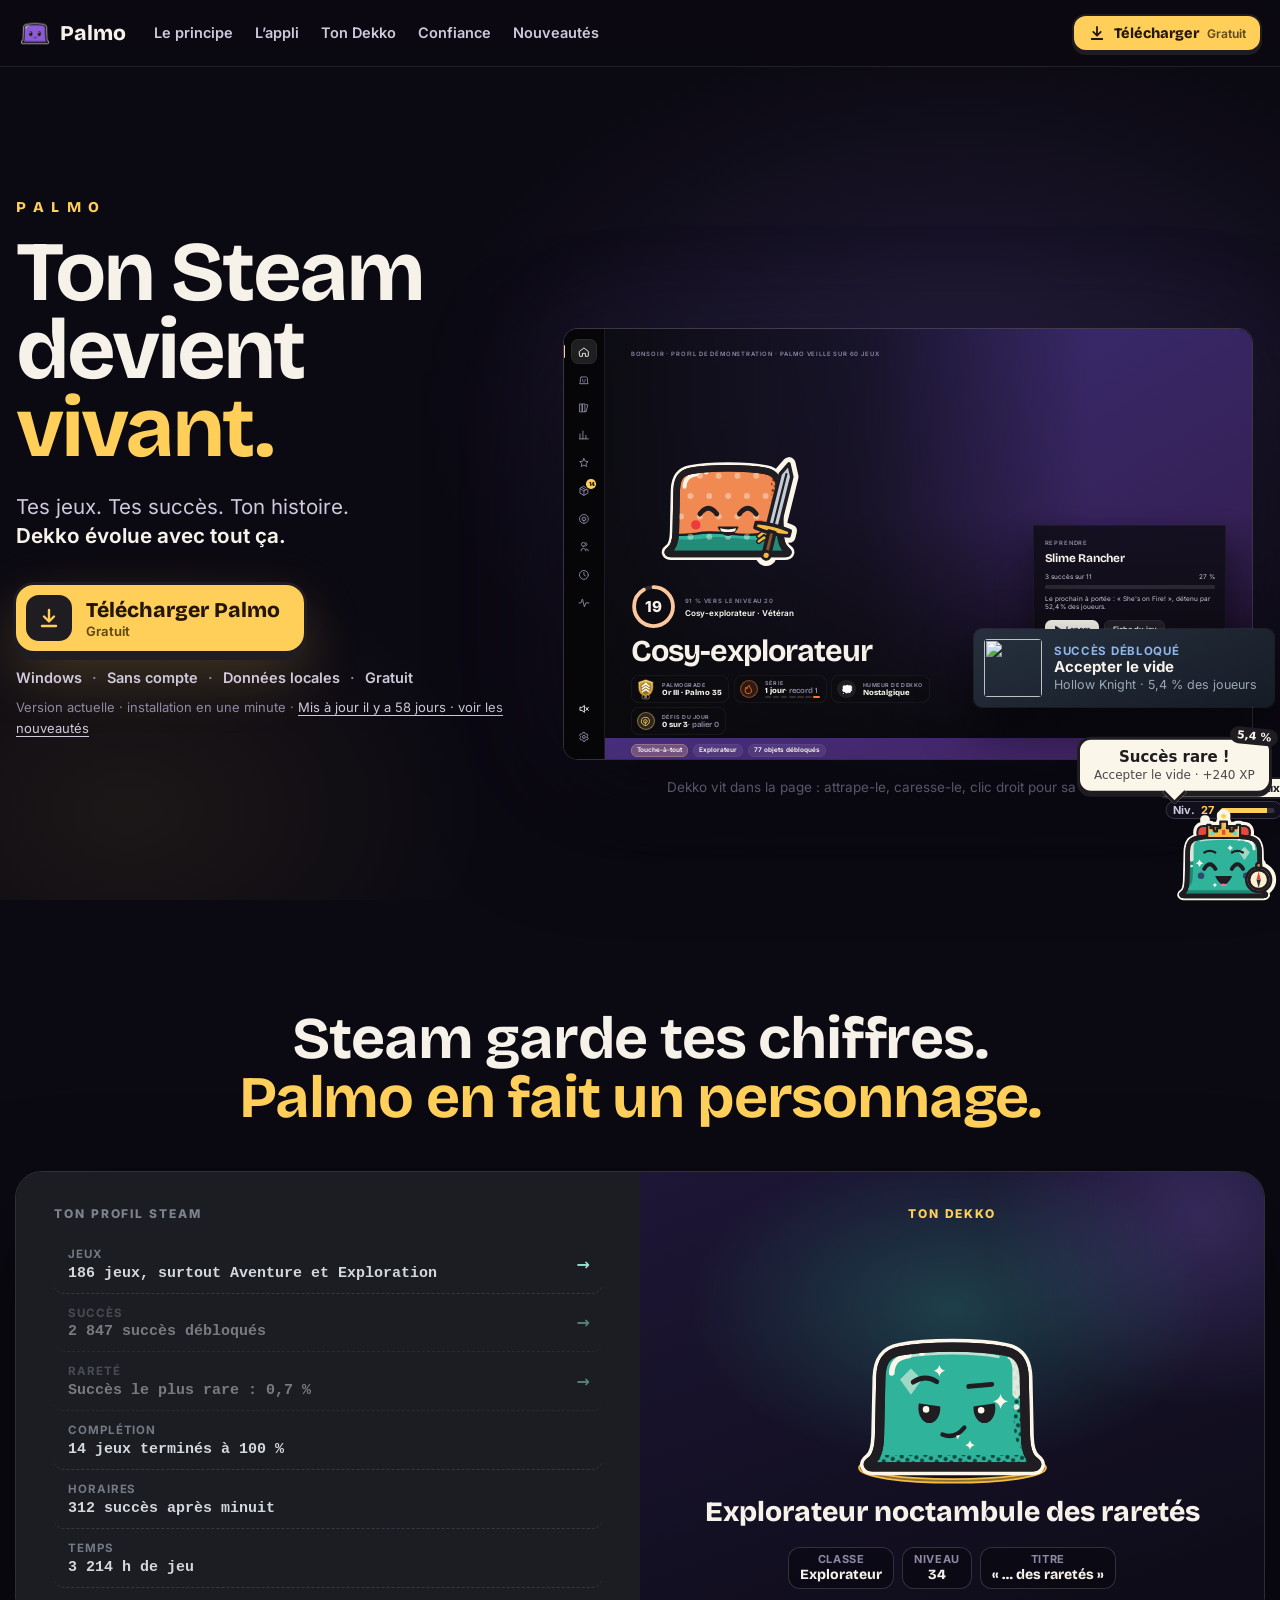
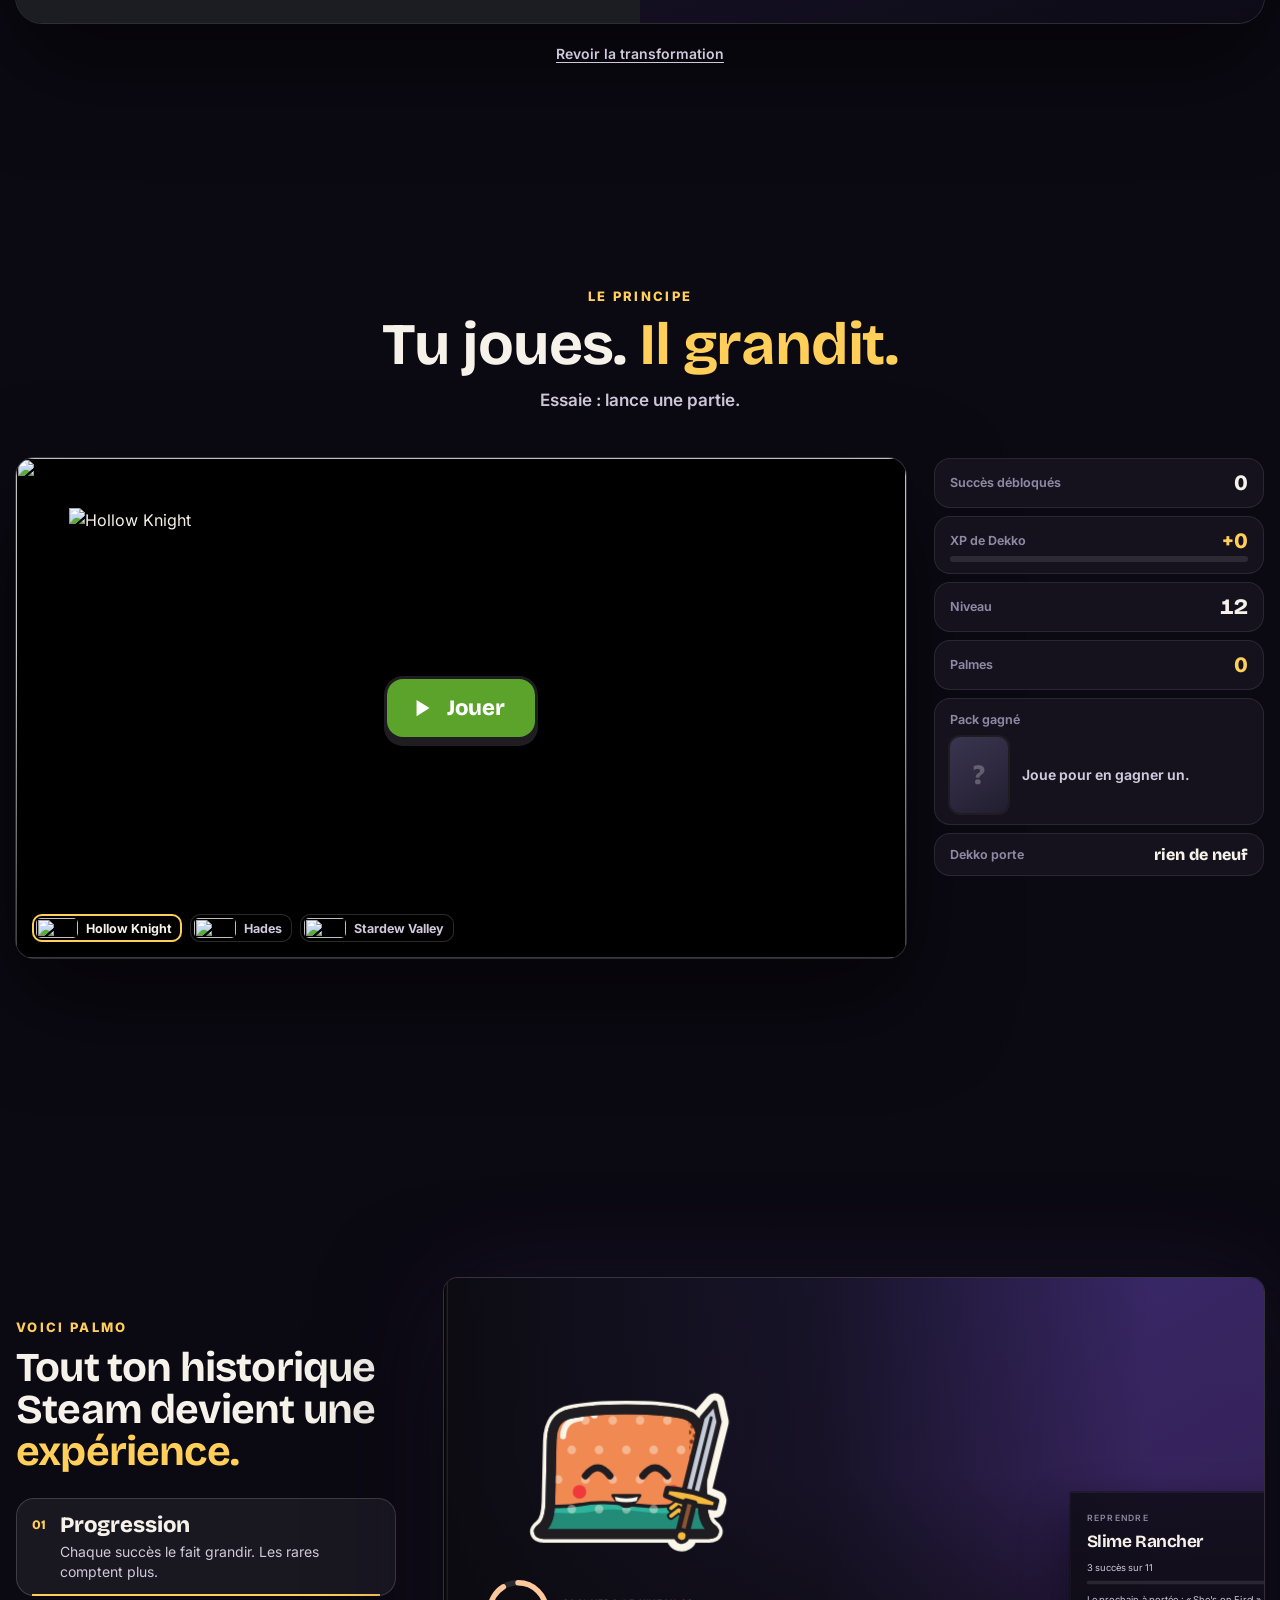
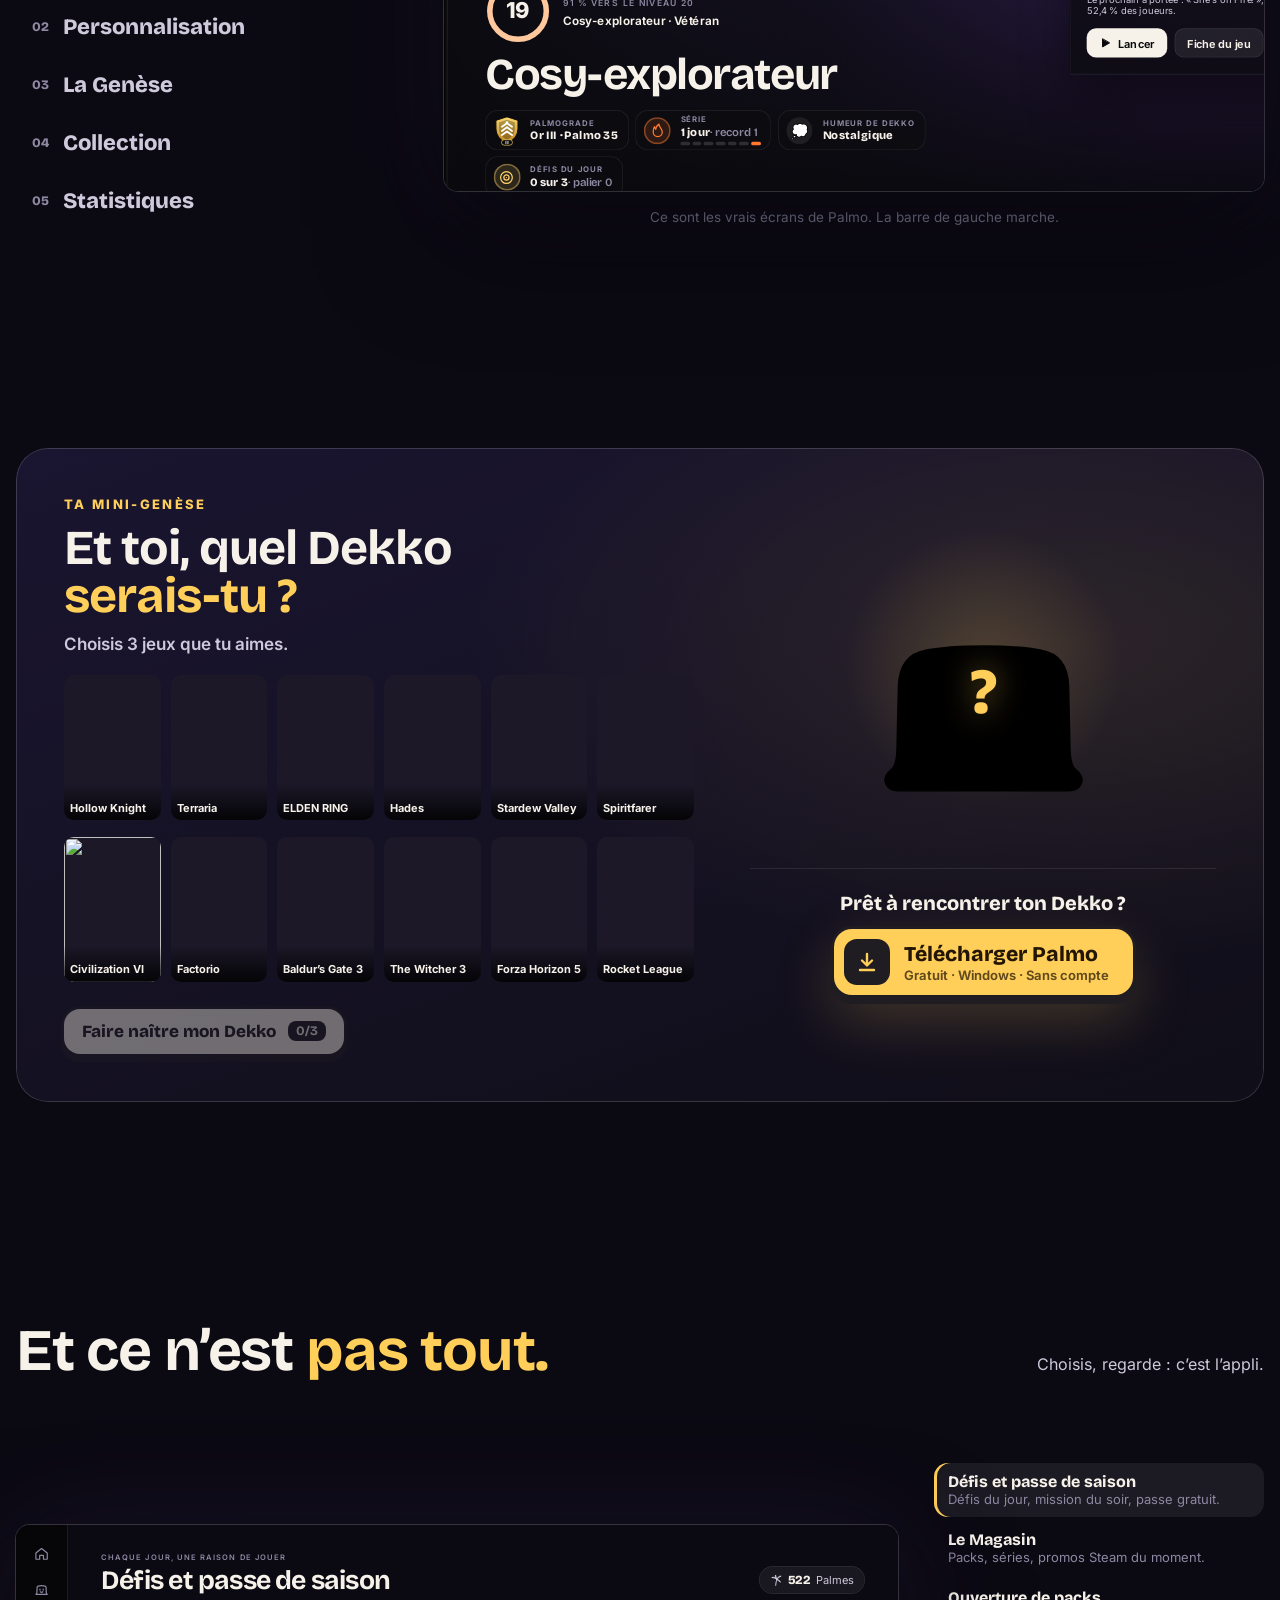
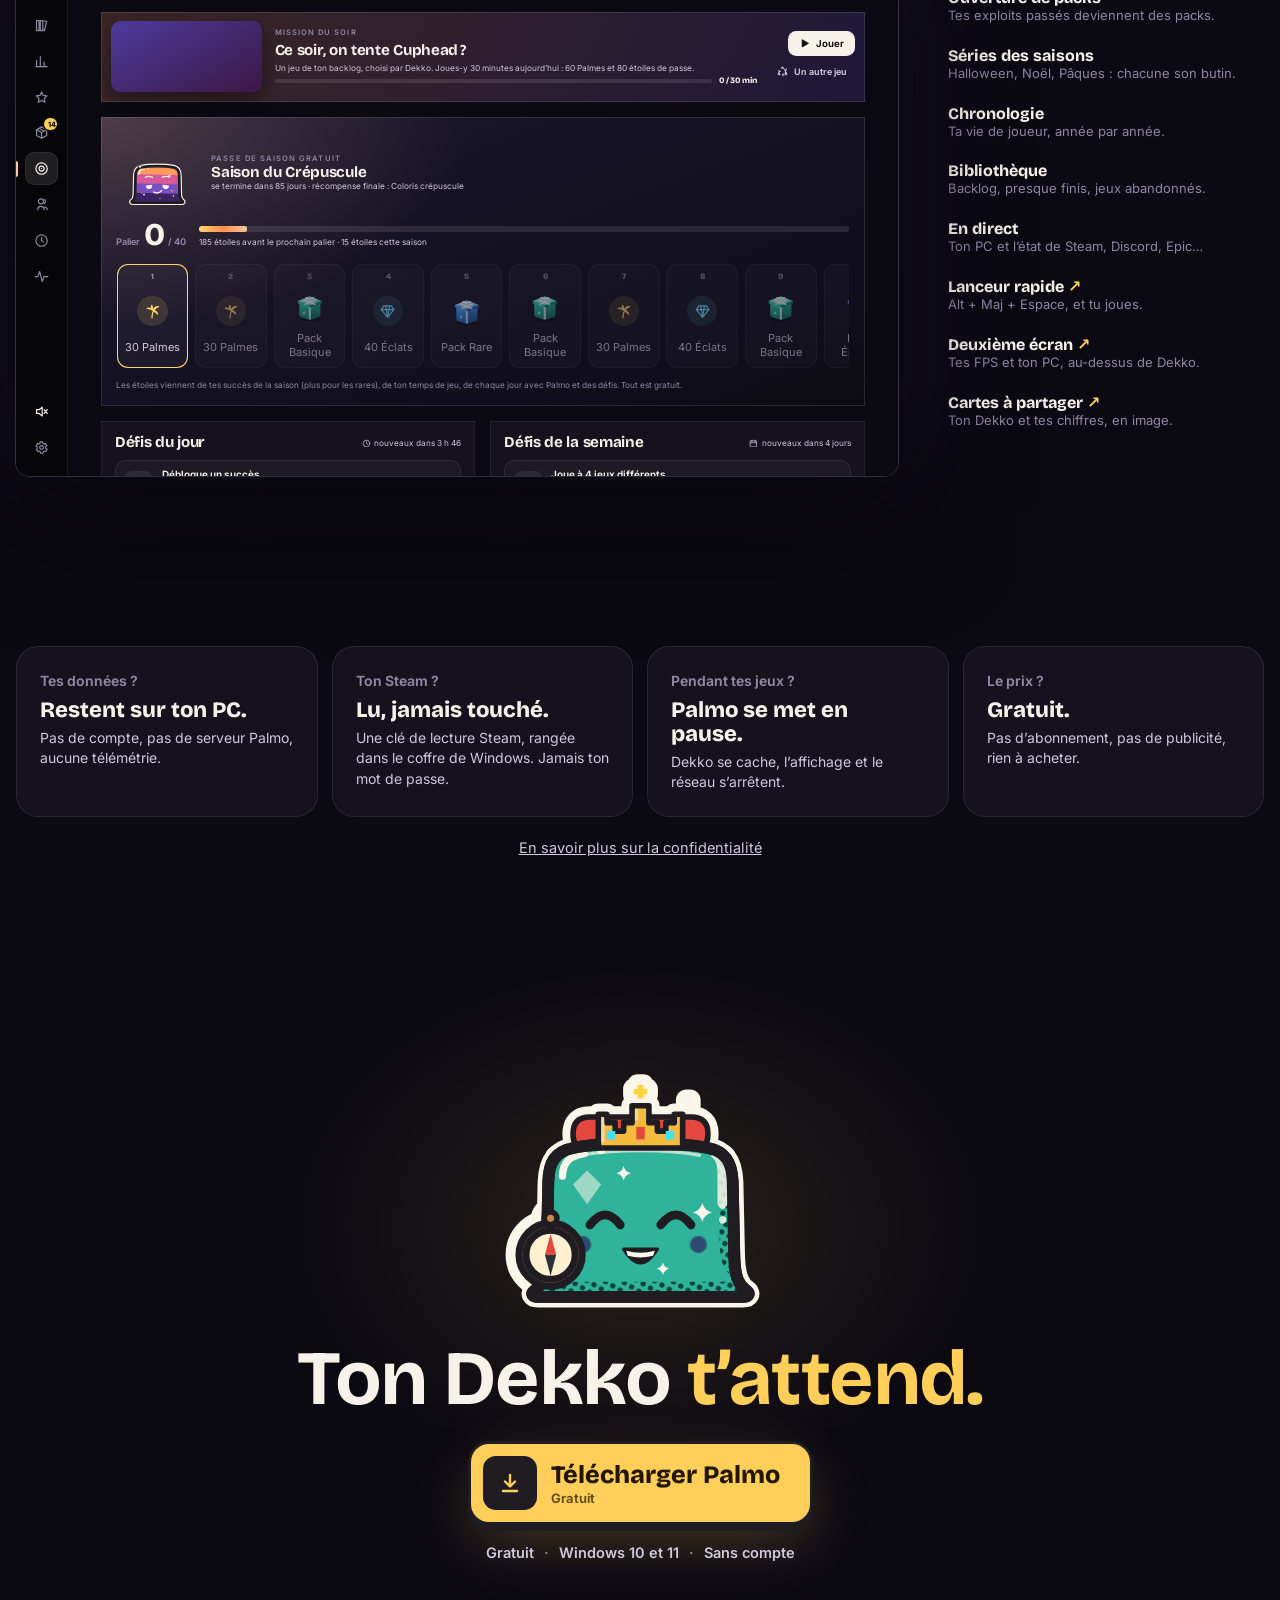
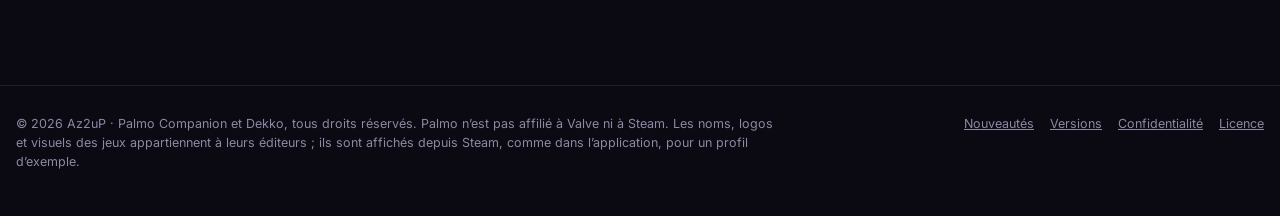
==== commit 96c99d1b: "feat: the journal of versions, and "updated … ago" on the landing Co-Authored-By: Claude Opus 5.5 <n" ====
--- a/docs/index.html
+++ b/docs/index.html
@@ -10,8 +10,9 @@
 <meta property="og:image" content="assets/magasin.webp">
 <meta name="theme-color" content="#0d0b14">
 <link rel="icon" href="assets/icon.png">
-  <script type="module" crossorigin src="./assets/index-B1DrRdD7.js"></script>
-  <link rel="stylesheet" crossorigin href="./assets/index-qrGboU5_.css">
+  <script type="module" crossorigin src="./assets/main-DcZ3aI73.js"></script>
+  <link rel="modulepreload" crossorigin href="./assets/style-9ZYimZ9A.js">
+  <link rel="stylesheet" crossorigin href="./assets/style-CDC-kVxo.css">
 </head>
 <body>
 <a class="skip" href="#telecharger">Passer directement au téléchargement</a>
@@ -19,7 +20,7 @@
 <header class="nav" id="nav">
   <a class="brand" href="#top"><img src="assets/icon.png" alt="" width="30" height="30"><span>Palmo</span></a>
   <nav class="links" aria-label="Sections">
-    <a href="#boucle">Le principe</a><a href="#appli">L’appli</a><a href="#tondekko">Ton Dekko</a><a href="#confiance">Confiance</a>
+    <a href="#boucle">Le principe</a><a href="#appli">L’appli</a><a href="#tondekko">Ton Dekko</a><a href="#confiance">Confiance</a><a href="journal.html">Nouveautés</a>
   </nav>
   <a class="nav-cta" href="https://github.com/maximelebatardsartre/palmo/releases/latest" data-download>
     <svg viewBox="0 0 24 24" aria-hidden="true"><path d="M12 4v11M7 10.5l5 5 5-5M5 20h14"/></svg>
@@ -40,7 +41,7 @@
           <span class="dl-txt"><b>Télécharger Palmo</b><small>Gratuit</small></span>
         </a>
         <p class="facts"><span>Windows</span><span>Sans compte</span><span>Données locales</span><span>Gratuit</span></p>
-        <p class="version" data-version>Version actuelle · installation en une minute</p>
+        <p class="version"><span data-version>Version actuelle · installation en une minute</span> · <a href="journal.html" data-fresh>Nouveautés</a></p>
       </div>
     </div>
 
@@ -199,7 +200,7 @@
 
 <footer>
   <span>© 2026 Az2uP · Palmo Companion et Dekko, tous droits réservés. Palmo n’est pas affilié à Valve ni à Steam. Les noms, logos et visuels des jeux appartiennent à leurs éditeurs ; ils sont affichés depuis Steam, comme dans l’application, pour un profil d’exemple.</span>
-  <nav aria-label="Liens"><a href="https://github.com/maximelebatardsartre/palmo/releases">Versions</a><a href="https://github.com/maximelebatardsartre/palmo/blob/main/CONFIDENTIALITE.md">Confidentialité</a><a href="https://github.com/maximelebatardsartre/palmo/blob/main/LICENCE-UTILISATION.md">Licence</a></nav>
+  <nav aria-label="Liens"><a href="journal.html">Nouveautés</a><a href="https://github.com/maximelebatardsartre/palmo/releases">Versions</a><a href="https://github.com/maximelebatardsartre/palmo/blob/main/CONFIDENTIALITE.md">Confidentialité</a><a href="https://github.com/maximelebatardsartre/palmo/blob/main/LICENCE-UTILISATION.md">Licence</a></nav>
 </footer>
 
 <div class="desk" id="desk"></div>
--- a/docs/assets/style-CDC-kVxo.css
+++ b/docs/assets/style-CDC-kVxo.css
@@ -0,0 +1 @@
+@font-face{font-family:Bricolage Grotesque Variable;font-style:normal;font-display:swap;font-weight:200 800;src:url(./bricolage-grotesque-vietnamese-wght-normal-BUzh504Q.woff2)format("woff2-variations");unicode-range:U+102-103,U+110-111,U+128-129,U+168-169,U+1A0-1A1,U+1AF-1B0,U+300-301,U+303-304,U+308-309,U+323,U+329,U+1EA0-1EF9,U+20AB}@font-face{font-family:Bricolage Grotesque Variable;font-style:normal;font-display:swap;font-weight:200 800;src:url(./bricolage-grotesque-latin-ext-wght-normal-CcLUaPy7.woff2)format("woff2-variations");unicode-range:U+100-2BA,U+2BD-2C5,U+2C7-2CC,U+2CE-2D7,U+2DD-2FF,U+304,U+308,U+329,U+1D00-1DBF,U+1E00-1E9F,U+1EF2-1EFF,U+2020,U+20A0-20AB,U+20AD-20C0,U+2113,U+2C60-2C7F,U+A720-A7FF}@font-face{font-family:Bricolage Grotesque Variable;font-style:normal;font-display:swap;font-weight:200 800;src:url(./bricolage-grotesque-latin-wght-normal-DLoelf7F.woff2)format("woff2-variations");unicode-range:U+??,U+131,U+152-153,U+2BB-2BC,U+2C6,U+2DA,U+2DC,U+304,U+308,U+329,U+2000-206F,U+20AC,U+2122,U+2191,U+2193,U+2212,U+2215,U+FEFF,U+FFFD}@font-face{font-family:Inter Variable;font-style:normal;font-display:swap;font-weight:100 900;src:url(./inter-cyrillic-ext-wght-normal-BOeWTOD4.woff2)format("woff2-variations");unicode-range:U+460-52F,U+1C80-1C8A,U+20B4,U+2DE0-2DFF,U+A640-A69F,U+FE2E-FE2F}@font-face{font-family:Inter Variable;font-style:normal;font-display:swap;font-weight:100 900;src:url(./inter-cyrillic-wght-normal-DqGufNeO.woff2)format("woff2-variations");unicode-range:U+301,U+400-45F,U+490-491,U+4B0-4B1,U+2116}@font-face{font-family:Inter Variable;font-style:normal;font-display:swap;font-weight:100 900;src:url(./inter-greek-ext-wght-normal-DlzME5K_.woff2)format("woff2-variations");unicode-range:U+1F??}@font-face{font-family:Inter Variable;font-style:normal;font-display:swap;font-weight:100 900;src:url(./inter-greek-wght-normal-CkhJZR-_.woff2)format("woff2-variations");unicode-range:U+370-377,U+37A-37F,U+384-38A,U+38C,U+38E-3A1,U+3A3-3FF}@font-face{font-family:Inter Variable;font-style:normal;font-display:swap;font-weight:100 900;src:url(./inter-vietnamese-wght-normal-CBcvBZtf.woff2)format("woff2-variations");unicode-range:U+102-103,U+110-111,U+128-129,U+168-169,U+1A0-1A1,U+1AF-1B0,U+300-301,U+303-304,U+308-309,U+323,U+329,U+1EA0-1EF9,U+20AB}@font-face{font-family:Inter Variable;font-style:normal;font-display:swap;font-weight:100 900;src:url(./inter-latin-ext-wght-normal-DO1Apj_S.woff2)format("woff2-variations");unicode-range:U+100-2BA,U+2BD-2C5,U+2C7-2CC,U+2CE-2D7,U+2DD-2FF,U+304,U+308,U+329,U+1D00-1DBF,U+1E00-1E9F,U+1EF2-1EFF,U+2020,U+20A0-20AB,U+20AD-20C0,U+2113,U+2C60-2C7F,U+A720-A7FF}@font-face{font-family:Inter Variable;font-style:normal;font-display:swap;font-weight:100 900;src:url(./inter-latin-wght-normal-Dx4kXJAl.woff2)format("woff2-variations");unicode-range:U+??,U+131,U+152-153,U+2BB-2BC,U+2C6,U+2DA,U+2DC,U+304,U+308,U+329,U+2000-206F,U+20AC,U+2122,U+2191,U+2193,U+2212,U+2215,U+FEFF,U+FFFD}.dk{flex:none;display:block;overflow:visible}.dk .dk-fx{pointer-events:none}.dk.is-idle .dk-breathe{animation:3.4s ease-in-out infinite dk-breathe}.dk.is-idle .dk-blink{animation:4.6s linear infinite dk-blink}.dk.is-idle .dk-look{animation:9s ease-in-out infinite dk-look}.dk.is-idle .dk-tail,.dk.is-celebrate .dk-tail{animation:2.4s ease-in-out infinite dk-flutter}.dk.is-sleep .dk-breathe{animation:5.2s ease-in-out infinite dk-breathe-sleep}.dk.is-sleep .dk-z{animation:3.6s linear infinite both dk-z}.dk.is-celebrate .dk-jump{animation:2.8s linear infinite dk-jump}.dk.is-celebrate .dk-wiggle{animation:2.8s ease-in-out infinite dk-wiggle}.dk.is-celebrate .dk-shadow{animation:2.8s linear infinite dk-shadow}.dk.is-celebrate .dk-spark{animation:2.8s cubic-bezier(.2,.8,.3,1) infinite both dk-spark}.dk.is-sil{filter:brightness(0)}.dk.is-sil .dk-shadow-g,.dk.is-sil .dk-fx,.dk.is-sil .dk-glow{display:none}@keyframes dk-breathe{0%,to{transform:scale(1)}50%{transform:scale(1.016,.972)}}@keyframes dk-breathe-sleep{0%,to{transform:scale(1.01,.985)}50%{transform:scale(1.04,.93)}}@keyframes dk-blink{0%,91%,to{transform:scaleY(1)}93.5%{transform:scaleY(.08)}96%{transform:scaleY(1)}}@keyframes dk-look{0%,26%{transform:translate(0)}32%,50%{transform:translate(2.4px)}56%,72%{transform:translate(-2.2px)}78%,to{transform:translate(0)}}@keyframes dk-flutter{0%,to{transform:rotate(0)}50%{transform:rotate(7deg)}}@keyframes dk-z{0%{opacity:0;transform:translateY(4px)scale(.6)}15%{opacity:.9}85%{opacity:.6}to{opacity:0;transform:translate(6px,-12px)scale(1.05)}}@keyframes dk-jump{0%{animation-timing-function:ease-out;transform:translateY(0)scale(1)}7%{animation-timing-function:cubic-bezier(.2,.9,.4,1);transform:translateY(0)scale(1.14,.84)}14%{animation-timing-function:ease-out;transform:translateY(-30px)scale(.9,1.13)}26%{animation-timing-function:ease-in;transform:translateY(-44px)scale(1)}38%{animation-timing-function:linear;transform:translateY(-6px)scale(.94,1.07)}41%{animation-timing-function:ease-out;transform:translateY(0)scale(1.17,.81)}48%{transform:translateY(0)scale(.95,1.05)}55%{transform:translateY(0)scale(1.03,.98)}62%,to{transform:translateY(0)scale(1)}}@keyframes dk-wiggle{0%,16%{transform:rotate(0)}22%{transform:rotate(-7deg)}30%{transform:rotate(6deg)}38%,to{transform:rotate(0)}}@keyframes dk-shadow{0%,7%{opacity:1;transform:scaleX(1.06)}26%{opacity:.45;transform:scale(.62)}41%{opacity:1;transform:scaleX(1.12)}62%,to{opacity:1;transform:scale(1)}}@keyframes dk-spark{0%,12%{opacity:0;transform:translate(0)scale(0)}18%{opacity:1}40%{transform:translate(var(--dx), var(--dy)) scale(1);opacity:1}62%,to{transform:translate(calc(var(--dx) * 1.18), calc(var(--dy) * 1.18 + 6px)) scale(0);opacity:0}}@media (prefers-reduced-motion:reduce){.dk *{animation:none!important}}:root[data-motion=off] .dk *{animation:none!important}.dk-v.is-hop .dk-tail{animation:.45s ease-in-out infinite dk-flutter}@keyframes dk-jiggle{0%,to{transform:scale(1)}30%{transform:scale(1.035,.965)}55%{transform:scale(.985,1.02)}75%{transform:scale(1.01,.99)}}@keyframes dk-wobble{0%,to{transform:skew(0)}25%{transform:skew(1.6deg)}75%{transform:skew(-1.6deg)}}@keyframes dk-hop{0%{animation-timing-function:ease-out;transform:translateY(0)scale(1)}14%{animation-timing-function:cubic-bezier(.2,.8,.4,1);transform:translateY(0)scale(1.2,.8)}28%{animation-timing-function:ease-out;transform:translateY(-14px)scale(.86,1.16)}46%{animation-timing-function:ease-in;transform:translateY(-20px)scale(.98,1.03)}66%{animation-timing-function:ease-out;transform:translateY(0)scale(.92,1.08)}74%{transform:translateY(0)scale(1.22,.8)}86%{transform:translateY(0)scale(.95,1.05)}to{transform:translateY(0)scale(1)}}@keyframes dk-hop-shadow{0%,14%{opacity:1;transform:scaleX(1.1)}46%{opacity:.55;transform:scale(.7)}74%{opacity:1;transform:scaleX(1.18)}to{opacity:1;transform:scale(1)}}@keyframes dk-sag{0%,to{transform:scale(1.06,.9)}50%{transform:scale(1.1,.85)}}.dk-v.is-idle .dk-breathe{animation:2.2s ease-in-out infinite dk-jiggle}.dk-v.is-idle .dk-wiggle{animation:3.6s ease-in-out infinite dk-wobble}.dk-v.is-hop .dk-breathe{animation:.9s linear infinite dk-hop}.dk-v.is-hop .dk-shadow{animation:.9s linear infinite dk-hop-shadow}.dk-v.is-hop .dk-blink{animation:4.6s linear infinite dk-blink}.dk-v.is-sleep .dk-breathe{animation:5s ease-in-out infinite dk-sag}.dk-v .dk-prop{animation:.5s linear infinite dk-prop}.dk-v .dk-float{animation:2.4s ease-in-out infinite dk-float}.dk-v .dk-wingL{animation:1.6s ease-in-out infinite dk-wing-l}.dk-v .dk-wingR{animation:1.6s ease-in-out infinite dk-wing-r}.dk-v .dk-flame{animation:.25s ease-in-out infinite alternate dk-flame}.dk-v .dk-flag{animation:1.4s ease-in-out infinite dk-flag}.dk-v .dk-cape{animation:3s ease-in-out infinite dk-cape}.dk-v .dk-orbit{animation:2s linear infinite dk-orbit}.dk-v.is-hop .dk-cape{animation:.45s ease-in-out infinite dk-cape}.dk-v.is-sil,.dk-v .dk-anchors{animation:none}@keyframes dk-prop{0%,to{transform:scaleX(1)}50%{transform:scaleX(-1)}}@keyframes dk-float{0%,to{transform:translateY(0)}50%{transform:translateY(-2.4px)}}@keyframes dk-wing-l{0%,to{transform:rotate(0)}50%{transform:rotate(-12deg)}}@keyframes dk-wing-r{0%,to{transform:rotate(0)}50%{transform:rotate(12deg)}}@keyframes dk-flame{0%{transform:scaleY(.75)}to{transform:scaleY(1.15)}}@keyframes dk-flag{0%,to{transform:skewY(0)}50%{transform:skewY(-8deg)}}@keyframes dk-cape{0%,to{transform:scaleX(1)}50%{transform:scaleX(1.05)}}@keyframes dk-orbit{0%{transform:rotate(0)}to{transform:rotate(360deg)}}.dk-v .dk-z{animation:3.6s linear infinite both dk-z}.dk-v .dk-bubble{animation:3.2s ease-in-out infinite dk-snot}.dk-v .dk-pulse{animation:.9s ease-in-out infinite dk-pulse}.dk-v .dk-steam{animation:1.8s ease-out infinite both dk-steam}.dk-v .dk-tear{animation:2.2s ease-in infinite dk-tear}.dk-v .dk-sweat{animation:2.6s ease-in infinite dk-sweat}.dk-v .dk-flicker{animation:.6s steps(2,end) infinite dk-flick}.dk-v .dk-orb{animation:1.8s linear infinite dk-orb}.dk-v .dk-spin{animation:1.4s linear infinite dk-orbit}.dk-v .dk-pop{animation:1.8s ease-out infinite dk-pop}.dk-v .dk-twinkle{animation:1.6s ease-in-out infinite dk-twinkle}.dk-v .dk-dot{animation:1.5s ease-in-out infinite dk-dots}.dk-v .dk-float-up{animation:2.4s ease-out infinite both dk-floatup}.dk-v .dk-shake{animation:.3s linear infinite dk-shake}.dk-v .dk-drip{animation:2.6s ease-in infinite dk-drip}.dk-v .dk-note{animation:2.6s ease-out infinite both dk-note}.dk-v .dk-sigh{animation:3s ease-out infinite both dk-sigh}.dk-v .dk-fall{animation:2s linear infinite both dk-fallc}.dk-v .dk-beat{animation:.8s ease-in-out infinite dk-beat}.dk-v .dk-jitter{animation:.18s linear infinite dk-jitter}.dk-v .dk-brow{animation:3s ease-in-out infinite dk-browup}.dk-v .dk-chatter{animation:.32s ease-in-out infinite dk-chatter}.dk-v .dk-quiver{animation:.22s linear infinite dk-quiver}.dk-v .dk-wag{animation:.6s ease-in-out infinite dk-wag}.dk-v .dk-lick{animation:1.2s ease-in-out infinite dk-lick}.dk-v .dk-sing{animation:.7s ease-in-out infinite dk-chatter}.dk-v .dk-puffcheeks{animation:1.4s ease-in-out infinite dk-puff}.dk-v .dk-wink{animation:2.2s ease-in-out infinite dk-winkhop}.dk-v .dk-ex--joie,.dk-v .dk-ex--chante{animation:1s ease-in-out infinite dk-facebounce}.dk-v .dk-ex--rire,.dk-v .dk-ex--victoire{animation:.4s ease-in-out infinite dk-facebounce}.dk-v .dk-ex--terrifie{animation:.12s linear infinite dk-shake}.dk-v .dk-ex--taquine,.dk-v .dk-ex--colere{animation:.5s linear infinite dk-shake}.dk-v .dk-ex--etourdi,.dk-v .dk-ex--ko{animation:2.4s ease-in-out infinite dk-dizzy}.dk-v .dk-ex--fier{animation:3s ease-in-out infinite dk-proud}.dk-v .dk-flicker2{animation:.35s ease-in-out infinite alternate dk-flame2}.dk-v .dk-hum{animation:.18s steps(2,end) infinite dk-hum}.dk-v .dk-glow{animation:1.8s ease-in-out infinite dk-glowp}.dk-v .dk-scan{animation:1.8s ease-in-out infinite dk-scan}.dk-v .dk-scanline{animation:1.6s ease-in-out infinite alternate dk-scanline}.dk-v .dk-blinklight{animation:1.2s steps(2,end) infinite dk-flick}.dk-v .dk-steamup{animation:2s ease-out infinite both dk-steam}.dk-v .dk-bubbleup{animation:2.4s ease-out infinite both dk-bubbleup}.dk-v .dk-needle{animation:2.4s ease-in-out infinite dk-needle}.dk-v .dk-rock{animation:1.6s ease-in-out infinite dk-rock}.dk-v .dk-swing{animation:2s ease-in-out infinite dk-swing2}.dk-v .dk-sway{animation:2.6s ease-in-out infinite dk-swing2}.dk-v .dk-tailwag{animation:1.4s ease-in-out infinite dk-tailwag}.dk-v .dk-tail{animation:2.4s ease-in-out infinite dk-flutter}.dk-v.is-idle .dk-heldR{animation:3.4s ease-in-out infinite dk-held}.dk-v.is-idle .dk-heldL{animation:3.4s ease-in-out -1.7s infinite dk-held}.dk-v.is-hop .dk-heldR,.dk-v.is-hop .dk-heldL{animation:.9s ease-in-out infinite dk-heldhop}.dk-v.is-celebrate .dk-heldR{animation:2.8s ease-in-out infinite dk-heldraise}.dk-v.is-celebrate .dk-heldL{animation:2.8s ease-in-out infinite dk-heldraise-l}@keyframes dk-snot{0%{opacity:0;transform:scale(.3)}15%{opacity:1}70%{opacity:1;transform:scale(1.25)}76%,to{opacity:0;transform:scale(1.5)}}@keyframes dk-pulse{0%,to{transform:scale(1)}50%{transform:scale(1.25)}}@keyframes dk-steam{0%{opacity:0;transform:translateY(2px)scale(.5)}25%{opacity:1}to{opacity:0;transform:translateY(-9px)scale(1.2)}}@keyframes dk-tear{0%,20%{opacity:1;transform:translateY(0)}90%{opacity:.2;transform:translateY(11px)}to{opacity:0;transform:translateY(12px)}}@keyframes dk-sweat{0%{opacity:0;transform:translateY(-2px)}15%{opacity:1}85%{opacity:1;transform:translateY(8px)}to{opacity:0;transform:translateY(10px)}}@keyframes dk-flick{0%{opacity:1}to{opacity:.35}}@keyframes dk-orb{0%{transform:translate(17px)scale(1)}25%{transform:translateY(4px)scale(1.25)}50%{transform:translate(-17px)scale(1)}75%{transform:translateY(-4px)scale(.65)}to{transform:translate(17px)scale(1)}}@keyframes dk-pop{0%,8%{transform:scale(0)rotate(-20deg)}20%{transform:scale(1.25)rotate(8deg)}30%,70%{transform:scale(1)rotate(0)}85%,to{transform:scale(0)}}@keyframes dk-twinkle{0%,to{opacity:.6;transform:scale(.55)rotate(0)}50%{opacity:1;transform:scale(1.1)rotate(45deg)}}@keyframes dk-dots{0%,to{opacity:.15}40%,60%{opacity:1}}@keyframes dk-floatup{0%{opacity:0;transform:translateY(4px)scale(.6)}20%{opacity:1}to{opacity:0;transform:translateY(-12px)scale(1.1)}}@keyframes dk-shake{0%,to{transform:translate(0)}25%{transform:translate(.7px)}75%{transform:translate(-.7px)}}@keyframes dk-drip{0%{opacity:0;transform:translateY(0)scaleY(.4)}20%{opacity:1}60%{opacity:1;transform:translateY(1px)scaleY(1.2)}to{opacity:0;transform:translateY(12px)scaleY(1)}}@keyframes dk-note{0%{opacity:0;transform:translateY(4px)rotate(-8deg)scale(.6)}20%{opacity:1}to{opacity:0;transform:translate(4px,-14px)rotate(10deg)scale(1)}}@keyframes dk-sigh{0%{opacity:0;transform:translate(0)scale(.4)}25%{opacity:1}to{opacity:0;transform:translate(12px,-6px)scale(1.2)}}@keyframes dk-fallc{0%{opacity:0;transform:translateY(-6px)rotate(0)}15%{opacity:1}to{opacity:0;transform:translateY(14px)rotate(220deg)}}@keyframes dk-beat{0%,to{transform:scale(1)}30%{transform:scale(1.2)}50%{transform:scale(.95)}}@keyframes dk-jitter{0%{transform:translate(0)}33%{transform:translate(.4px,-.3px)}66%{transform:translate(-.4px,.3px)}}@keyframes dk-browup{0%,60%,to{transform:translateY(0)}70%,90%{transform:translateY(-1.6px)}}@keyframes dk-chatter{0%,to{transform:scaleY(1)}50%{transform:scaleY(.8)}}@keyframes dk-quiver{0%,to{transform:translateY(0)}50%{transform:translateY(.35px)}}@keyframes dk-wag{0%,to{transform:rotate(-10deg)}50%{transform:rotate(10deg)}}@keyframes dk-lick{0%,to{transform:translate(-1.4px)}50%{transform:translate(1.4px)}}@keyframes dk-puff{0%,to{transform:scale(1)}50%{transform:scale(1.08)}}@keyframes dk-winkhop{0%,70%,to{transform:translateY(0)}80%{transform:translateY(-1.2px)}}@keyframes dk-facebounce{0%,to{transform:translateY(0)}50%{transform:translateY(-1.2px)}}@keyframes dk-dizzy{0%,to{transform:rotate(0)}25%{transform:rotate(2deg)}75%{transform:rotate(-2deg)}}@keyframes dk-proud{0%,to{transform:translateY(0)}50%{transform:translateY(-.8px)}}@keyframes dk-flame2{0%{opacity:.85;transform:scale(.9,.85)}to{opacity:1;transform:scale(1.05,1.15)}}@keyframes dk-hum{0%{opacity:1}to{opacity:.85}}@keyframes dk-glowp{0%,to{opacity:.9;transform:scale(1)}50%{opacity:1;transform:scale(1.12)}}@keyframes dk-scan{0%,to{transform:scaleX(.6)}50%{transform:scaleX(1)}}@keyframes dk-scanline{0%{transform:translate(-14px)}to{transform:translate(14px)}}@keyframes dk-bubbleup{0%{opacity:0;transform:translate(0)scale(.4)}20%{opacity:1}to{opacity:0;transform:translate(5px,-16px)scale(1.2)}}@keyframes dk-needle{0%,to{transform:rotate(-18deg)}50%{transform:rotate(22deg)}}@keyframes dk-rock{0%,to{transform:rotate(-6deg)}50%{transform:rotate(6deg)}}@keyframes dk-swing2{0%,to{transform:rotate(-7deg)}50%{transform:rotate(7deg)}}@keyframes dk-tailwag{0%,to{transform:rotate(-5deg)}50%{transform:rotate(7deg)}}@keyframes dk-held{0%,to{transform:rotate(-2.5deg)}50%{transform:rotate(3deg)}}@keyframes dk-heldhop{0%,to{transform:rotate(0)translateY(0)}30%{transform:rotate(-6deg)translateY(-2px)}70%{transform:rotate(5deg)translateY(1px)}}@keyframes dk-heldraise{0%,8%{transform:translateY(0)rotate(0)}18%,40%{transform:translateY(-9px)rotate(-14deg)}62%,to{transform:translateY(0)rotate(0)}}@keyframes dk-heldraise-l{0%,8%{transform:translateY(0)rotate(0)}18%,40%{transform:translateY(-7px)rotate(12deg)}62%,to{transform:translateY(0)rotate(0)}}.dk-v .dk-mote{animation:3s ease-in-out infinite both dk-mote}.dk-v .dk-auraflame{animation:1.4s ease-in-out infinite dk-auraflame}@keyframes dk-mote{0%{opacity:0;transform:translateY(6px)scale(.4)}25%{opacity:1}to{opacity:0;transform:translateY(-16px)scale(1)}}@keyframes dk-auraflame{0%,to{opacity:.85;transform:scale(1)}50%{opacity:1;transform:scale(1.03,1.07)}}.dk.is-sil .dk-aura{display:none}.dk-v .dk-au-pulse{animation:2.6s ease-in-out infinite dk-au-pulse}.dk-v .dk-au-bob{animation:2.2s ease-in-out infinite dk-au-bob}.dk-v .dk-au-rise{animation:3.4s ease-in infinite both dk-au-rise}.dk-v .dk-au-drift{animation:5s ease-in-out infinite both dk-au-drift}.dk-v .dk-au-float{animation:3.6s ease-in-out infinite both dk-au-float}.dk-v .dk-au-blink{animation:1.8s steps(2,end) infinite both dk-au-blink}.dk-v .dk-au-fall{animation:6.2s linear infinite both dk-au-fall}.dk-v .dk-au-spin{animation:7s linear infinite dk-au-spin}.dk-v .dk-au-spin-slow{animation:22s linear infinite dk-au-spin}.dk-v .dk-au-flicker{animation:.9s ease-in-out infinite dk-au-flicker}.dk-v .dk-au-flicker2{animation:1.3s ease-in-out infinite reverse dk-au-flicker}.dk-v .dk-au-flash{animation:1.5s step-end infinite both dk-au-flash}@keyframes dk-au-pulse{0%,to{opacity:.8;transform:scale(.94)}50%{opacity:1;transform:scale(1.06)}}@keyframes dk-au-bob{0%,to{transform:translateY(0)}50%{transform:translateY(-3px)}}@keyframes dk-au-rise{0%{opacity:0;transform:translateY(4px)}15%{opacity:1}to{opacity:0;transform:translateY(-78px)}}@keyframes dk-au-drift{0%,to{opacity:.6;transform:translate(-4px)scale(.95)}50%{opacity:1;transform:translate(5px)scale(1.06)}}@keyframes dk-au-float{0%{opacity:0;transform:translateY(6px)scale(.6)}30%{opacity:1}to{opacity:0;transform:translateY(-18px)scale(1)}}@keyframes dk-au-blink{0%{opacity:1}50%{opacity:.15}}@keyframes dk-au-fall{0%{opacity:0;transform:translate(0)rotate(0)}10%{opacity:1}90%{opacity:1}to{opacity:0;transform:translate(8px,96px)rotate(200deg)}}@keyframes dk-au-spin{to{transform:rotate(360deg)}}@keyframes dk-au-flicker{0%,to{transform:scale(1)}50%{transform:scale(1.04,1.1)}}@keyframes dk-au-flash{0%,62%{opacity:0}64%,70%{opacity:1}72%,76%{opacity:.2}78%,84%{opacity:1}86%,to{opacity:0}}@media (prefers-reduced-motion:reduce){.dk-v [class^=dk-au-],.dk-v [class*=\ dk-au-]{animation:none!important}}.dk[class*=is-em-] .dk-blink{animation:4.6s linear infinite dk-blink}.dk[class*=is-em-] .dk-tail{animation:.6s ease-in-out infinite dk-flutter}.dk.is-em-danse .dk-jump{animation:1.2s ease-in-out infinite em-danse-hop}.dk.is-em-danse .dk-wiggle{animation:1.2s ease-in-out infinite em-sway}@keyframes em-danse-hop{0%,50%,to{transform:translateY(0)scale(1.06,.94)}25%,75%{transform:translateY(-10px)scale(.96,1.05)}}@keyframes em-sway{0%,to{transform:rotate(-9deg)}50%{transform:rotate(9deg)}}.dk.is-em-salut .dk-wiggle{animation:1.6s ease-in-out infinite em-salut}@keyframes em-salut{0%,to{transform:rotate(0)}15%{transform:rotate(-14deg)}30%{transform:rotate(10deg)}45%{transform:rotate(-12deg)}60%{transform:rotate(6deg)}75%{transform:rotate(0)}}.dk.is-em-rebond .dk-jump{animation:1.5s cubic-bezier(.3,0,.7,1) infinite em-rebond}@keyframes em-rebond{0%,to{transform:translateY(0)scale(1.16,.84)}18%{transform:translateY(-30px)scale(.9,1.12)}33%{transform:translateY(0)scale(1.12,.88)}50%{transform:translateY(-18px)scale(.94,1.08)}66%{transform:translateY(0)scale(1.08,.92)}82%{transform:translateY(-8px)scale(.98,1.03)}}.dk.is-em-toupie .dk-wiggle{animation:1.4s cubic-bezier(.5,0,.5,1) infinite em-toupie}@keyframes em-toupie{0%{transform:rotate(0)scale(1)}50%{transform:rotate(180deg)scale(.9,1.1)}to{transform:rotate(360deg)scale(1)}}.dk.is-em-tremblote .dk-breathe{animation:.18s linear infinite em-tremblote}@keyframes em-tremblote{0%,to{transform:translate(0)scale(1)}25%{transform:translate(-2px)scale(1.03,.97)}75%{transform:translate(2px)scale(.97,1.03)}}.dk.is-em-etirement .dk-breathe{animation:2.2s ease-in-out infinite em-etirement}@keyframes em-etirement{0%,to{transform:scale(1)}35%{transform:scale(.82,1.32)}55%{transform:scale(1.2,.8)}70%{transform:scale(.96,1.05)}}.dk.is-em-timide .dk-breathe{animation:2.4s ease-in-out infinite em-timide}.dk.is-em-timide .dk-wiggle{animation:2.4s ease-in-out infinite em-sway}@keyframes em-timide{0%,to{transform:scale(1)}50%{transform:scale(.86,.8)}}.dk.is-em-meditation .dk-jump{animation:3s ease-in-out infinite em-levitate}.dk.is-em-meditation .dk-shadow{animation:3s ease-in-out infinite em-levitate-shadow}@keyframes em-levitate{0%,to{transform:translateY(-14px)}50%{transform:translateY(-24px)}}@keyframes em-levitate-shadow{0%,to{opacity:.55;transform:scale(.7)}50%{opacity:.4;transform:scale(.55)}}.dk.is-em-patinage .dk-jump{animation:2s ease-in-out infinite em-patine}.dk.is-em-patinage .dk-wiggle{animation:2s ease-in-out infinite em-sway}@keyframes em-patine{0%,to{transform:translate(-14px)}50%{transform:translate(14px)}}.dk.is-em-salto .dk-jump{animation:1.6s cubic-bezier(.3,0,.6,1) infinite em-salto-up}.dk.is-em-salto .dk-wiggle{animation:1.6s cubic-bezier(.4,0,.4,1) infinite em-salto-turn}@keyframes em-salto-up{0%,to{transform:translateY(0)scale(1.12,.88)}15%{transform:translateY(-20px)scale(.92,1.1)}45%{transform:translateY(-46px)}75%{transform:translateY(0)scale(1.14,.86)}85%{transform:translateY(0)scale(.97,1.03)}}@keyframes em-salto-turn{0%,15%{transform:rotate(0)}75%,to{transform:rotate(-360deg)}}.dk.is-em-crepe .dk-breathe{animation:2s cubic-bezier(.3,1.4,.5,1) infinite em-crepe}@keyframes em-crepe{0%,to{transform:scale(1)}20%,55%{transform:scale(1.45,.4)}70%{transform:scale(.85,1.2)}85%{transform:scale(1.05,.95)}}.dk.is-em-vague .dk-breathe{animation:1.4s ease-in-out infinite em-vague}.dk.is-em-vague .dk-wiggle{animation:1.4s ease-in-out infinite em-sway}@keyframes em-vague{0%,to{transform:skew(0)scale(1)}25%{transform:skew(12deg)scale(1.04,.96)}75%{transform:skew(-12deg)scale(.96,1.04)}}.dk.is-em-spectre .dk-jump{animation:2.6s ease-in-out infinite em-spectre}.dk.is-em-spectre .dk-shadow{animation:2.6s ease-in-out infinite em-levitate-shadow}@keyframes em-spectre{0%,to{opacity:1;transform:translateY(-10px)}40%{opacity:.35;transform:translateY(-26px)translate(6px)}60%{opacity:.5;transform:translateY(-22px)translate(-6px)}}.dk.is-em-eclosion .dk-breathe{animation:2.4s cubic-bezier(.3,1.5,.5,1) infinite em-eclosion}@keyframes em-eclosion{0%{transform:scale(.2)}35%{transform:scale(1.18)}50%,to{transform:scale(1)}}.dk.is-em-disco .dk-jump{animation:.8s ease-in-out infinite em-danse-hop}.dk.is-em-disco .dk-wiggle{animation:1.6s steps(4,jump-none) infinite em-disco}@keyframes em-disco{0%{transform:rotate(-14deg)}to{transform:rotate(14deg)}}.dk.is-em-hoche .dk-wiggle{animation:.5s ease-in-out infinite em-hoche}@keyframes em-hoche{0%,to{transform:rotate(0)translateY(0)}40%{transform:rotate(12deg)translateY(4px)}}.dk.is-em-gelee .dk-breathe{animation:1.1s ease-in-out infinite em-gelee}@keyframes em-gelee{0%,to{transform:scale(1)}20%{transform:scale(1.14,.88)}40%{transform:scale(.9,1.1)}60%{transform:scale(1.06,.95)}80%{transform:scale(.98,1.02)}}.dk.is-em-sieste .dk-breathe{animation:3.2s ease-in-out infinite em-sieste}.dk.is-em-sieste .dk-wiggle{animation:3.2s ease-in-out infinite em-sieste-tilt}@keyframes em-sieste{0%,to{transform:scale(1.04,.94)}50%{transform:scale(1.1,.88)}}@keyframes em-sieste-tilt{0%,to{transform:rotate(-6deg)}50%{transform:rotate(-9deg)}}.dk.is-em-moonwalk .dk-jump{animation:2.4s linear infinite em-moonwalk}.dk.is-em-moonwalk .dk-wiggle{animation:.6s ease-in-out infinite em-moonwalk-lean}@keyframes em-moonwalk{0%{transform:translate(18px)}50%{transform:translate(-18px)}50.01%{transform:translate(-18px)scaleX(-1)}to{transform:translate(18px)scaleX(-1)}}@keyframes em-moonwalk-lean{0%,to{transform:skew(-6deg)}50%{transform:skew(-12deg)translateY(-2px)}}.dk.is-em-boing .dk-jump{animation:1.3s cubic-bezier(.2,.7,.4,1) infinite em-boing}.dk.is-em-boing .dk-breathe{animation:1.3s ease-in-out infinite em-boing-squash}@keyframes em-boing{0%,to{transform:translateY(0)}15%{transform:translateY(4px)}45%{transform:translateY(-52px)}75%{transform:translateY(0)}}@keyframes em-boing-squash{0%,to{transform:scale(1.25,.72)}30%{transform:scale(.8,1.3)}60%{transform:scale(.95,1.05)}76%{transform:scale(1.3,.7)}}.dk.is-em-yoyo .dk-jump{animation:.9s ease-in-out infinite em-yoyo}@keyframes em-yoyo{0%,to{transform:translateY(0)}50%{transform:translateY(-26px)}}.dk.is-em-robot .dk-wiggle{animation:1.6s step-end infinite em-robot}@keyframes em-robot{0%{transform:rotate(0)}25%{transform:rotate(-10deg)translate(-4px)}50%{transform:rotate(0)translateY(-6px)}75%{transform:rotate(10deg)translate(4px)}}.dk.is-em-pirouette .dk-jump{animation:1.8s ease-in-out infinite em-pirouette-up}.dk.is-em-pirouette .dk-breathe{animation:1.8s ease-in-out infinite em-pirouette}@keyframes em-pirouette-up{0%,to{transform:translateY(0)}50%{transform:translateY(-16px)}}@keyframes em-pirouette{0%,to{transform:scaleX(1)}25%{transform:scaleX(.1)}50%{transform:scaleX(-1)}75%{transform:scaleX(-.1)}}.dk.is-em-hula .dk-breathe{animation:.9s ease-in-out infinite em-hula}.dk.is-em-hula .dk-wiggle{animation:1.8s ease-in-out infinite em-sway}@keyframes em-hula{0%,to{transform:skew(14deg)translate(-4px)}50%{transform:skew(-14deg)translate(4px)}}.dk.is-em-tornade .dk-wiggle{animation:.7s linear infinite em-tornade}.dk.is-em-tornade .dk-jump{animation:1.4s ease-in-out infinite em-pirouette-up}@keyframes em-tornade{0%{transform:scaleX(1)rotate(-4deg)}25%{transform:scaleX(.3)rotate(0)}50%{transform:scaleX(-1)rotate(4deg)}75%{transform:scaleX(-.3)rotate(0)}to{transform:scaleX(1)rotate(-4deg)}}.dk.is-em-zombie .dk-wiggle{animation:2.2s ease-in-out infinite em-zombie}.dk.is-em-zombie .dk-jump{animation:2.2s ease-in-out infinite em-zombie-step}@keyframes em-zombie{0%,to{transform:rotate(-12deg)skew(6deg)}50%{transform:rotate(8deg)skew(-4deg)}}@keyframes em-zombie-step{0%,to{transform:translate(-6px)}50%{transform:translate(6px)translateY(-3px)}}.dk.is-em-battement .dk-breathe{animation:1s ease-in-out infinite em-battement}@keyframes em-battement{0%,40%,to{transform:scale(1)}10%{transform:scale(1.14,1.1)}25%{transform:scale(1.06,1.04)}30%{transform:scale(1.16,1.12)}}.dk.is-em-flocon .dk-jump{animation:3.4s ease-in-out infinite em-levitate}.dk.is-em-flocon .dk-wiggle{animation:6.8s linear infinite em-flocon}.dk.is-em-flocon .dk-shadow{animation:3.4s ease-in-out infinite em-levitate-shadow}@keyframes em-flocon{0%{transform:rotate(0)}25%{transform:rotate(14deg)}75%{transform:rotate(-14deg)}to{transform:rotate(0)}}.dk.is-em-lapinou .dk-jump{animation:1.2s cubic-bezier(.3,0,.6,1) infinite em-lapinou}.dk.is-em-lapinou .dk-breathe{animation:.6s ease-in-out infinite em-lapinou-squash}@keyframes em-lapinou{0%,to{transform:translate(-14px)}25%{transform:translate(-7px,-18px)}50%{transform:translate(0)}75%{transform:translate(-7px,-18px)scaleX(-1)}}@keyframes em-lapinou-squash{0%,to{transform:scale(1.12,.88)}50%{transform:scale(.94,1.08)}}.dk.is-em-feuartifice .dk-jump{animation:1.8s cubic-bezier(.2,.8,.4,1) infinite em-feuartifice}.dk.is-em-feuartifice .dk-breathe{animation:1.8s ease-in-out infinite em-feuartifice-squash}@keyframes em-feuartifice{0%,20%,to{transform:translateY(0)}50%{transform:translateY(-64px)rotate(360deg)}70%{transform:translateY(0)rotate(360deg)}}@keyframes em-feuartifice-squash{0%,to{transform:scale(1)}15%{transform:scale(1.3,.7)}35%{transform:scale(.8,1.3)}72%{transform:scale(1.2,.8)}}.dk.is-em-ronron .dk-breathe{animation:.9s ease-in-out infinite em-ronron}.dk.is-em-ronron .dk-wiggle{animation:1.8s ease-in-out infinite em-ronron-tilt}@keyframes em-ronron{0%,to{transform:scale(1.06,.92)}50%{transform:scale(1.12,.86)}}@keyframes em-ronron-tilt{0%,to{transform:rotate(-4deg)}50%{transform:rotate(4deg)}}.dk.is-em-miam .dk-breathe{animation:.32s ease-in-out infinite em-miam}.dk.is-em-miam .dk-jump{animation:2.4s ease-out em-miam-bob}@keyframes em-miam{0%,to{transform:scale(1)}50%{transform:scale(1.07,.9)}}@keyframes em-miam-bob{0%{transform:translateY(0)}8%{transform:translateY(-8px)scale(.96,1.05)}16%,to{transform:translateY(0)}}@media (prefers-reduced-motion:reduce){.dk[class*=is-em-] .dk-jump,.dk[class*=is-em-] .dk-wiggle,.dk[class*=is-em-] .dk-breathe{animation:none!important}}:root{--bg:#0b0912;--bg-1:#15121e;--bg-2:#1c1828;--line:#ffffff17;--line-2:#ffffff29;--fg:#f6f2ea;--fg-2:#cfc9dc;--muted:#8e88a3;--paper:#fbf6ea;--ink:#1f1c22;--gold:#ffcf5a;--gold-ink:#241604;--violet:#9b7bff;--mage:#8d5bd6;--soldat:#89a043;--stratege:#4c7fd0;--cosy:#f08a52;--explorateur:#2fb39a;--pilote:#e5493f;--champion:#f2b632;--display:"Bricolage Grotesque Variable", "Bahnschrift", system-ui, sans-serif;--text:"Inter Variable", "Segoe UI", system-ui, sans-serif;--ease:cubic-bezier(.2, .7, .2, 1);--pop:cubic-bezier(.34, 1.56, .64, 1);--lightningcss-light: ;--lightningcss-dark:initial;color-scheme:dark}*{box-sizing:border-box}html{scroll-behavior:smooth;scroll-padding-top:72px;overflow-x:clip}body{background:var(--bg);color:var(--fg);font:16px/1.55 var(--text);-webkit-font-smoothing:antialiased;margin:0;overflow-x:hidden}a{color:inherit}img{max-width:100%}svg{overflow:visible}h1,h2,h3{font-family:var(--display);letter-spacing:-.02em;margin:0}em{color:var(--gold);font-style:normal}button{font:inherit;color:inherit}.skip{z-index:60;background:var(--paper);color:var(--ink);border-radius:10px;padding:8px 14px;position:absolute;top:8px;left:-999px}.skip:focus{left:8px}:focus-visible{outline:3px solid var(--gold);outline-offset:3px;border-radius:10px}.touch{display:none}@media (hover:none) and (pointer:coarse){.pro{display:none}.touch{display:block}}.mobile-only{display:none}.dl{background:var(--gold);color:var(--gold-ink);box-shadow:0 0 0 3px var(--ink), 0 6px 0 3px var(--ink), 0 22px 60px #ffcf5a38;border-radius:18px;align-items:center;gap:14px;padding:10px 24px 10px 10px;text-decoration:none;transition:transform .14s,box-shadow .14s;display:inline-flex}.dl:hover{box-shadow:0 0 0 3px var(--ink), 0 8px 0 3px var(--ink), 0 26px 70px #ffcf5a4d;transform:translateY(-2px)}.dl:active{box-shadow:0 0 0 3px var(--ink), 0 2px 0 3px var(--ink);transform:translateY(4px)}.dl-ico{background:var(--ink);width:46px;height:46px;color:var(--gold);border-radius:13px;flex:none;place-items:center;display:grid}.dl-ico svg{fill:none;stroke:currentColor;stroke-width:2.4px;stroke-linecap:round;stroke-linejoin:round;width:24px;height:24px}.dl-txt{text-align:left;line-height:1.12;display:grid}.dl-txt b{font:800 21px var(--display)}.dl-txt small{font:650 13px var(--text);opacity:.72}.dl.big{padding:12px 30px 12px 12px}.dl.big .dl-ico{width:54px;height:54px}.dl.big .dl-txt b{font-size:25px}.ghost-btn{background:var(--paper);color:var(--ink);font:800 14px var(--display);cursor:pointer;box-shadow:0 0 0 2.5px var(--ink), 0 4px 0 2.5px var(--ink);border:0;border-radius:14px;padding:10px 16px;transition:transform .14s}.ghost-btn:hover{transform:translateY(-2px)}.link{color:var(--fg-2);font:600 14px var(--text);text-underline-offset:3px;cursor:pointer;background:0 0;border:0;padding:6px 4px;text-decoration:underline}.facts{color:var(--fg-2);flex-wrap:wrap;gap:6px 0;margin:16px 0 0;font-size:14.5px;font-weight:600;display:flex}.facts span+span:before{content:"·";color:var(--muted);margin:0 10px}.kicker,.eyebrow{font:800 13px var(--text);letter-spacing:.18em;text-transform:uppercase;color:var(--gold);margin:0 0 12px}.nav{z-index:30;align-items:center;gap:28px;height:66px;padding:0 max(20px,50vw - 640px);transition:background .24s,box-shadow .24s;display:flex;position:fixed;top:0;bottom:auto;left:0;right:0}.nav.solid{-webkit-backdrop-filter:blur(14px);backdrop-filter:blur(14px);box-shadow:0 1px 0 var(--line);background:#0b0912d1}.brand{font:800 21px var(--display);align-items:center;gap:10px;text-decoration:none;display:inline-flex}.links{gap:22px;margin-right:auto;display:flex}.links a{color:var(--fg-2);font-size:14.5px;font-weight:600;text-decoration:none}.links a:hover{color:var(--fg)}.nav-cta{box-shadow:inset 0 0 0 1px var(--line-2);font:800 14.5px var(--display);background:#ffffff14;border-radius:12px;align-items:center;gap:8px;padding:8px 14px;text-decoration:none;transition:background .2s,color .2s,box-shadow .2s;display:inline-flex}.nav-cta svg{fill:none;stroke:currentColor;stroke-width:2.4px;stroke-linecap:round;stroke-linejoin:round;width:18px;height:18px}.nav-cta small{font:650 12px var(--text);opacity:.7}.nav.solid .nav-cta{background:var(--gold);color:var(--gold-ink);box-shadow:0 0 0 2px var(--ink), 0 3px 0 2px var(--ink)}main>section{padding:110px max(16px,50vw - 640px);position:relative}.head{text-align:center;margin-bottom:44px}.head h2{font-size:clamp(34px,4.6vw,62px);line-height:1}.head.row{text-align:left;flex-wrap:wrap;justify-content:space-between;align-items:baseline;gap:20px;display:flex}.head.row p{color:var(--fg-2);margin:0}.win-wrap{position:relative}.screen{aspect-ratio:1280/800;box-shadow:0 0 0 1px var(--line-2), 0 40px 120px #000000a6, 0 0 120px #9b7bff1f;background:linear-gradient(150deg,#1b1630,#0d0c14);border-radius:14px;position:relative;overflow:hidden}.pv{width:1280px;height:800px;position:absolute;top:0;left:0}.loading{color:var(--muted);place-items:center;font-weight:600;display:grid;position:absolute;top:0;bottom:0;left:0;right:0}.hero{background:radial-gradient(60% 60% at 75% 45%,#9b7bff29,#0000 70%),radial-gradient(40% 40% at 10% 90%,#ffcf5a12,#0000 70%);grid-template-columns:minmax(340px,5fr) 7fr;align-items:center;gap:48px;min-height:100svh;display:grid;padding-top:96px!important;padding-bottom:60px!important}.wordmark{font:800 15px var(--display);letter-spacing:.5em;color:var(--gold);margin:0 0 18px}.hero h1{letter-spacing:-.035em;font-size:clamp(50px,6.6vw,104px);line-height:.92}.lead{color:var(--fg-2);margin:24px 0 34px;font-size:clamp(18px,1.6vw,22px);line-height:1.45}.lead b{color:var(--fg);font-weight:650}.version{color:var(--muted);margin:8px 0 0;font-size:13px}.hero-stage{margin-right:calc(28px + -1*max(16px,50vw - 640px));padding-top:190px}.toast{z-index:4;opacity:0;width:300px;transition:opacity .36s, transform .48s var(--pop);background:linear-gradient(160deg,#26303e,#161c26);border-radius:8px;align-items:center;gap:12px;padding:10px;display:flex;position:absolute;bottom:12%;right:-22px;transform:translateY(24px);box-shadow:0 0 0 1px #ffffff14,0 20px 50px #0009}.toast.on{opacity:1;transform:none}.t-ico{object-fit:cover;object-position:30% 50%;border-radius:4px;flex:none;width:58px;height:58px}.t-txt{min-width:0;line-height:1.25;display:grid}.t-txt small{color:#8fb6e8;text-transform:uppercase;letter-spacing:.06em;font-size:11.5px;font-weight:700}.t-txt b{font-size:15px}.t-txt span{color:#9aa6b5;text-overflow:ellipsis;white-space:nowrap;font-size:12.5px;overflow:hidden}.hint{text-align:center;color:var(--muted);margin:18px 0 0;font-size:13.5px}.roam{z-index:35;width:var(--w);height:var(--h);pointer-events:none;will-change:transform;transition:opacity .3s;position:fixed;top:0;left:0}.roam.away{opacity:0}.roam.away .roam-hit{pointer-events:none}.roam-flip svg{display:block}.roam-hit{width:calc(var(--b) * 1.4);height:calc(var(--b) * 1.05);pointer-events:auto;cursor:grab;touch-action:none;border-radius:30%;position:absolute;bottom:4%;left:50%;translate:-50%}.roam.held .roam-hit{cursor:grabbing}.roam-hit:focus-visible{outline:3px solid var(--gold)}.roam-tag{left:50%;bottom:calc(var(--b) * 1.25);white-space:nowrap;pointer-events:none;animation:rise .3s var(--pop) both;justify-items:center;gap:4px;display:grid;position:absolute;translate:-50%}.roam-tag[hidden]{display:none}.roam-tag b{background:var(--paper);color:var(--ink);box-shadow:0 0 0 2px var(--ink);font:800 11.5px var(--display);border-radius:8px;padding:2px 9px}.roam-tag span{box-shadow:inset 0 0 0 1px var(--line-2);font:700 11px var(--text);color:var(--fg-2);background:#14111eeb;border-radius:99px;align-items:center;gap:6px;padding:2px 8px;display:inline-flex}.roam-tag em{color:var(--gold)}.roam-tag i{background:linear-gradient(90deg, var(--gold) var(--p), #ffffff26 var(--p));border-radius:3px;width:54px;height:5px}.orb{z-index:45;background:var(--gold);opacity:0;pointer-events:none;border-radius:50%;width:20px;height:20px;margin:-10px 0 0 -10px;position:fixed;top:0;left:0;box-shadow:0 0 22px 7px #ffcf5a99}.pop{animation:pop .52s var(--pop)}@keyframes pop{35%{transform:scale(1.08)}}.conv{box-shadow:0 0 0 1px var(--line-2), 0 40px 100px #00000080;border-radius:26px;grid-template-columns:1fr 1fr;display:grid;overflow:hidden}.conv-h{font:800 12px var(--text);letter-spacing:.16em;text-transform:uppercase;margin:0 0 14px}.conv-in{color:#a8adb7;background:#1b1d22;padding:34px 38px}.conv-in .conv-h{color:#7d838e}.conv-in ol{margin:0;padding:0;list-style:none;display:grid}.conv-in li{border-bottom:1px dashed #353941;border-radius:10px;gap:1px;padding:11px 34px 11px 14px;transition:background .3s,opacity .4s;display:grid;position:relative}.conv-in li small{color:#737985;text-transform:uppercase;letter-spacing:.08em;font-size:11.5px;font-weight:700}.conv-in li b{color:#d3d7de;font:600 15px ui-monospace,Cascadia Mono,Consolas,monospace}.conv-in li.on{background:#93e6d31f}.conv-in li.on b{color:#93e6d3}.conv-in li.done{opacity:.5}.conv-in li.done:after{content:"→";color:#93e6d3;font-weight:800;position:absolute;top:50%;right:12px;translate:0 -50%}.conv-out{text-align:center;background:radial-gradient(60% 50% at 50% 30%,#2fb39a47,#0000 70%),radial-gradient(50% 60% at 90% 10%,#9b7bff38,#0000 70%),linear-gradient(160deg,#1d1636,#0d0b16);align-content:start;justify-items:center;padding:34px 30px;display:grid;position:relative}.conv-out .conv-h{color:var(--gold)}.conv-dk{align-items:end;min-height:200px;display:grid}.conv-dk svg{display:block}.conv-title{min-height:1.3em;font:800 clamp(20px, 2.2vw, 28px)/1.1 var(--display);margin:8px 0 14px}.conv-traits{flex-wrap:wrap;justify-content:center;gap:8px;margin:0;padding:0;list-style:none;display:flex}.conv-traits li{box-shadow:inset 0 0 0 1px var(--line-2);animation:rise .42s var(--pop) both;background:#0000004d;border-radius:12px;padding:6px 12px;line-height:1.2;display:grid}.conv-traits small{color:var(--muted);text-transform:uppercase;letter-spacing:.06em;font-size:11px;font-weight:700}.conv-traits b{font:750 14px var(--display)}.conv-again{text-align:center;margin:16px 0 0}.sub{color:var(--fg-2);margin:12px 0 0;font-size:17px;font-weight:600}.play{grid-template-columns:minmax(0,1fr) 330px;align-items:start;gap:28px;display:grid}.game{aspect-ratio:16/9;box-shadow:0 0 0 1px var(--line-2), 0 40px 100px #0000008c;background:#000;border-radius:18px;position:relative;overflow:hidden}.g-hero{object-fit:cover;width:100%;height:100%;transition:transform 6.5s linear;position:absolute;top:0;bottom:0;left:0;right:0}.game.playing .g-hero{transform:scale(1.12)}.g-logo{object-fit:contain;object-position:left center;filter:drop-shadow(0 4px 20px #0009);width:38%;max-height:32%;position:absolute;top:10%;left:6%}.g-veil{background:linear-gradient(#0000 40%,#000000b3);position:absolute;top:0;bottom:0;left:0;right:0}.g-play{color:#fff;font:800 22px var(--display);cursor:pointer;box-shadow:0 0 0 3px var(--ink), 0 6px 0 3px var(--ink), 0 20px 50px #00000080;background:#5ba32b;border:0;border-radius:16px;align-items:center;gap:12px;padding:16px 30px 16px 22px;transition:transform .14s,opacity .3s;display:inline-flex;position:absolute;top:50%;left:50%;translate:-50% -50%}.g-play svg{fill:currentColor;width:26px;height:26px}.g-play:hover{transform:translateY(-2px)}.game.playing .g-play,.game.playing .g-pick{opacity:0;pointer-events:none}.g-hud{background:#000000a6;border-radius:12px;grid-template-columns:auto auto;justify-content:start;align-items:center;column-gap:10px;padding:8px 12px;display:grid;position:absolute;top:16px;left:16px}.g-hud[hidden]{display:none}.g-live{color:#ff6b6b;font:800 12px var(--text);text-transform:uppercase;letter-spacing:.1em}.g-live:before{content:"●";margin-right:6px;animation:1s steps(2,end) infinite blink}@keyframes blink{50%{opacity:0}}.g-hud b{font:800 20px var(--display);font-variant-numeric:tabular-nums}.g-hud small{color:var(--fg-2);grid-column:1/-1;font-size:12px}.g-toasts{justify-items:end;gap:8px;display:grid;position:absolute;bottom:14px;right:14px}.g-toast{width:270px;animation:toast 2.6s var(--ease) both;background:linear-gradient(160deg,#26303e,#161c26);border-radius:6px;align-items:center;gap:10px;padding:8px;display:flex;box-shadow:0 0 0 1px #ffffff14,0 14px 30px #00000080}.g-toast img{object-fit:cover;object-position:30% 50%;border-radius:4px;width:46px;height:46px}.g-toast span{line-height:1.2;display:grid}.g-toast small{color:#8fb6e8;text-transform:uppercase;letter-spacing:.06em;font-size:10.5px;font-weight:800}.g-toast b{font-size:14px}.g-toast em{color:#9aa6b5;font-size:11.5px;font-style:normal}@keyframes toast{0%{opacity:0;transform:translateY(20px)}12%,82%{opacity:1;transform:none}to{opacity:0;transform:translate(30px)}}.g-pick{gap:8px;transition:opacity .3s;display:flex;position:absolute;bottom:16px;left:16px}.g-pick button{color:var(--fg-2);font:700 12.5px var(--text);cursor:pointer;box-shadow:inset 0 0 0 1px var(--line-2);background:#0009;border:0;border-radius:10px;align-items:center;gap:8px;padding:4px 10px 4px 4px;display:inline-flex}.g-pick button[aria-pressed=true]{color:var(--fg);box-shadow:inset 0 0 0 2px var(--gold)}.g-pick img{object-fit:cover;border-radius:5px;width:42px;height:20px}.ledger{gap:8px;margin:0;padding:0;list-style:none;display:grid}.ledger li{background:var(--bg-1);box-shadow:inset 0 0 0 1px var(--line);border-radius:16px;grid-template-columns:1fr auto;align-items:center;gap:2px 12px;padding:12px 16px;display:grid;position:relative}.ledger small{color:var(--muted);font-size:12.5px;font-weight:650}.ledger b{font:800 22px var(--display);font-variant-numeric:tabular-nums}.ledger li[data-k=xp] b,.ledger li[data-k=palmes] b{color:var(--gold)}.ledger li[data-k=wear] b{font-size:16px}.lbar{background:#ffffff1a;border-radius:3px;grid-column:1/-1;height:6px;overflow:hidden}.lbar i{background:linear-gradient(90deg, var(--gold), #ff9a3c);width:0;height:100%;transition:width 1s var(--ease);border-radius:3px;display:block}.ledger li[data-k=pack]{grid-template-columns:1fr}.pack{align-items:center;gap:14px;margin-top:6px;display:flex}.pack-card{width:58px;height:76px;box-shadow:0 0 0 2px var(--ink);cursor:default;background:linear-gradient(150deg,#3a3550,#221e30);border:0;border-radius:10px;flex:none;place-items:center;padding:0;display:grid;position:relative}.pack-q{font:900 28px var(--display);color:#ffffff40}.pack-item{opacity:0;place-items:center;display:grid;position:absolute;top:0;bottom:0;left:0;right:0}.pack.ready .pack-card{cursor:pointer;background:linear-gradient(150deg,#ffcf5a,#b98cff 60%,#5b3fd6);animation:1.2s ease-in-out infinite wobble}.pack.ready .pack-q{color:var(--ink)}.pack.open .pack-card{animation:flip .7s var(--pop) both;box-shadow:0 0 0 2px var(--r,var(--gold)), 0 0 30px var(--r,var(--gold));background:radial-gradient(circle,#fff3,#0000 70%),linear-gradient(150deg,#2a2440,#15121e)}.pack.open .pack-q{opacity:0}.pack.open .pack-item{opacity:1;transition:opacity .3s .3s}.pack[data-r=legendaire]{--r:#ffcf5a}.pack[data-r=epique]{--r:#b98cff}.pack[data-r=mythique]{--r:#ff6fae}.pack[data-r=rare]{--r:#6fb6ff}.pack-say{color:var(--fg-2);font-size:14px;font-weight:650}@keyframes wobble{25%{transform:rotate(-5deg)scale(1.04)}75%{transform:rotate(5deg)scale(1.04)}}@keyframes flip{0%{transform:rotateY(0)scale(1)}50%{transform:rotateY(90deg)scale(1.15)}to{transform:rotateY(0)scale(1.05)}}.show{grid-template-columns:minmax(300px,380px) minmax(0,860px);justify-content:center;align-items:end;gap:48px;display:grid}.head.side{text-align:left;margin-bottom:26px}.head.side h2{font-size:clamp(32px,3.2vw,46px);line-height:1.02}.show-list{gap:4px;margin:0;padding:0;list-style:none;display:grid}.show-list button{text-align:left;cursor:pointer;background:0 0;border:0;border-radius:18px;align-items:flex-start;gap:14px;width:100%;padding:14px 16px;transition:background .2s;display:flex;position:relative;overflow:hidden}.show-list button:hover{background:#ffffff08}.show-list button.on{box-shadow:inset 0 0 0 1px var(--line-2);background:#ffffff0f}.show-list .n{font:800 13px var(--display);color:var(--muted);padding-top:5px}.show-list button.on .n{color:var(--gold)}.show-list .t{gap:4px;display:grid}.show-list b{font:800 22px var(--display);color:var(--fg-2)}.show-list button.on b{color:var(--fg)}.show-list small{color:var(--fg-2);font-size:14px;line-height:1.4;display:none}.show-list button.on small{display:block}.show-list .p{background:var(--gold);transform-origin:0;height:2px;position:absolute;bottom:0;left:16px;right:16px;transform:scaleX(0)}.show-list button.on:not(.held) .p{animation:7s linear both fill}@keyframes fill{to{transform:scaleX(1)}}.show-stage .win-wrap{margin-top:100px}.lens{transition:transform 1.6s var(--ease);will-change:transform;position:absolute;top:0;bottom:0;left:0;right:0}.show-tip{text-align:center;color:var(--muted);margin:16px 0 0;font-size:13.5px}.gen{box-shadow:inset 0 0 0 1px var(--line-2);background:radial-gradient(70% 70% at 85% 30%,#ffcf5a1a,#0000 70%),linear-gradient(160deg,#1a1530,#100e18);border-radius:32px;grid-template-columns:1.15fr .85fr;align-items:start;gap:56px;padding:48px;display:grid}.gen h2{margin-bottom:10px;font-size:clamp(32px,3.8vw,52px);line-height:1}.gen-ask{color:var(--fg-2);min-height:1.5em;margin:0 0 18px;font-size:17px;font-weight:600}.covers{grid-template-columns:repeat(6,1fr);gap:10px;margin:0 0 20px;padding:0;list-style:none;display:grid}.cv{aspect-ratio:2/3;background:var(--bg-2);cursor:pointer;width:100%;transition:transform .24s var(--pop), box-shadow .2s, opacity .2s;border:0;border-radius:10px;padding:0;position:relative;overflow:hidden}.cv img{object-fit:cover;width:100%;height:100%;display:block}.cv span{font:700 11px/1.15 var(--text);text-align:left;background:linear-gradient(#0000,#000000d9);padding:18px 6px 6px;position:absolute;top:auto;bottom:0;left:0;right:0}.cv i{background:var(--c);color:#fff;width:22px;height:22px;font:900 12px var(--text);box-shadow:0 0 0 2px var(--ink);opacity:0;transition:opacity .2s, transform .3s var(--pop);border-radius:50%;place-items:center;font-style:normal;display:grid;position:absolute;top:6px;right:6px;transform:scale(.4)}.cv:hover{transform:translateY(-3px)}.cv.on{box-shadow:0 0 0 3px var(--c), 0 14px 30px #00000080;transform:translateY(-5px)}.cv.on i{opacity:1;transform:none}.cv:disabled{opacity:.35;cursor:default;transform:none}.go{background:var(--paper);color:var(--ink);font:800 17px var(--display);cursor:pointer;box-shadow:0 0 0 3px var(--ink), 0 5px 0 3px var(--ink);border:0;border-radius:16px;align-items:center;gap:12px;padding:12px 18px;transition:transform .14s,opacity .2s;display:inline-flex}.go b{background:var(--ink);color:var(--paper);border-radius:8px;padding:2px 8px;font-size:13px}.go:hover:not(:disabled){transform:translateY(-2px)}.go:disabled{opacity:.4;cursor:default}.gen-egg{text-align:center;justify-items:center;gap:22px;display:grid}.egg{place-items:end center;width:100%;height:350px;padding-bottom:40px;display:grid;position:relative}.egg-light{pointer-events:none;width:300px;height:300px;transition:transform .6s var(--ease), background .6s;background:radial-gradient(circle,#ffcf5a2e,#0000 65%);border-radius:50%;position:absolute;bottom:30px;left:50%;translate:-50%}.egg.hatching .egg-light{animation:.9s ease-in-out infinite hatch}.egg.born .egg-light{background:radial-gradient(circle,#ffcf5a52,#0000 65%);transform:scale(1.15)}@keyframes hatch{50%{transform:scale(1.18)}}.egg-dk{position:relative}.egg:not(.born):not(.hatching) .egg-dk:after{content:"?";font:900 64px var(--display);color:var(--gold);text-shadow:0 0 30px #ffcf5a80;animation:2.4s ease-in-out infinite bob;position:absolute;top:58%;left:50%;translate:-50% -50%}@keyframes bob{50%{transform:translateY(-8px)}}.egg-dk svg{display:block}.egg-year{min-height:1.5em;color:var(--fg-2);margin:0;font-weight:600;position:absolute;bottom:-6px;left:0;right:0}.egg-year b{color:var(--gold);font:800 18px var(--display);margin-right:8px}.gen-out[hidden]{display:none}.gen-out{animation:rise .5s var(--ease) both;justify-items:center;gap:6px;display:grid}.gen-out .eyebrow{margin:0}.gen-title{font:800 clamp(22px, 2.4vw, 30px)/1.1 var(--display);margin:0}.gen-note{color:var(--fg-2);margin:0;font-size:14px}.gen-acts{align-items:center;gap:14px;margin-top:8px;display:flex}.gen-cta{border-top:1px solid var(--line);justify-items:center;gap:14px;width:100%;padding-top:22px;display:grid}.gen-cta p{font:800 20px var(--display);margin:0}@keyframes rise{0%{opacity:0;transform:translateY(14px)}}.more{grid-template-columns:1fr 330px;align-items:center;gap:36px;display:grid}.more-stage .win-wrap{margin-top:100px}.more-list{gap:4px;margin:0;padding:0;list-style:none;display:grid}.more-list button{text-align:left;cursor:pointer;background:0 0;border:0;border-radius:14px;width:100%;padding:9px 14px;line-height:1.3;transition:background .2s;display:grid}.more-list button:hover{background:#ffffff0a}.more-list button.on{box-shadow:inset 3px 0 0 var(--gold);background:#ffffff12}.more-list b{font:750 16px var(--display)}.more-list button.act b:after{content:" ↗";color:var(--gold)}.more-list small{color:var(--muted);font-size:13px}.trust-sec{padding-top:60px!important;padding-bottom:60px!important}.trust{grid-template-columns:repeat(4,1fr);gap:14px;margin:0;padding:0;list-style:none;display:grid}.trust li{background:var(--bg-1);box-shadow:inset 0 0 0 1px var(--line);border-radius:22px;align-content:start;gap:6px;padding:24px;display:grid}.trust .q{color:var(--muted);font-size:14px;font-weight:650}.trust b{font:800 22px/1.1 var(--display)}.trust .a{color:var(--fg-2);font-size:14px;line-height:1.45}.trust-more{text-align:center;color:var(--fg-2);margin:20px 0 0;font-size:14.5px}.end-sec{text-align:center;background:radial-gradient(40% 50% at 50% 40%,#ffcf5a1f,#0000 70%);justify-items:center;gap:18px;display:grid;padding-top:80px!important;padding-bottom:120px!important}.end-dk svg{display:block}.end-sec h2{margin-bottom:10px;font-size:clamp(44px,6vw,88px);line-height:.95}.end-sec .facts{justify-content:center;margin-top:2px}footer{border-top:1px solid var(--line);color:var(--muted);flex-wrap:wrap;justify-content:space-between;gap:24px;padding:28px max(16px,50vw - 640px) 40px;font-size:12.5px;display:flex}footer span{max-width:760px}footer nav{gap:16px;display:flex}.desk{z-index:40;pointer-events:none;position:fixed;top:0;bottom:0;left:0;right:0}.snack{z-index:41;pointer-events:none;position:fixed}.snack.is-eaten{animation:.62s cubic-bezier(.5,0,.9,.5) both snack}@keyframes snack{0%{transform:translateY(var(--drop)) rotate(-30deg)}85%{transform:translateY(0)rotate(10deg)scale(1)}to{transform:translateY(4px)scale(0)}}.modal{background:var(--bg-1);width:min(560px,100vw - 32px);color:var(--fg);box-shadow:0 0 0 1px var(--line-2), 0 40px 100px #0009;border:0;border-radius:22px;padding:24px}.modal::backdrop{background:#05040ab3}.modal h2{margin-bottom:12px;font-size:24px}.card-out svg{border-radius:12px;width:100%;height:auto;display:block}.small{color:var(--fg-2);font-size:13.5px}.modal-acts{justify-content:flex-end;align-items:center;gap:12px;display:flex}.modal-acts form{margin:0}.bye{z-index:50;background:var(--paper);width:min(360px,100vw - 32px);color:var(--ink);box-shadow:0 0 0 3px var(--ink), 0 30px 80px #00000080;animation:rise .4s var(--pop) both;border-radius:20px;justify-items:start;gap:8px;padding:18px;display:grid;position:fixed;bottom:20px;right:20px}.bye[hidden]{display:none}.bye b{font:800 19px var(--display)}.bye span{font-size:14px}.bye em{color:inherit;font-weight:700}.bye-dk{justify-self:center}.bye .ghost-btn{background:var(--ink);color:var(--paper)}@media (max-width:1080px){.links{display:none}.nav{justify-content:space-between}.hero{text-align:center;grid-template-columns:1fr;gap:10px;min-height:0}.hero-copy{justify-self:center}.facts{justify-content:center}.hero-stage{padding-top:160px}.show{grid-template-columns:minmax(0,1fr);gap:20px}.show-side{min-width:0}.show-list{scrollbar-width:none;grid-auto-columns:max-content;grid-auto-flow:column;padding-bottom:6px;overflow-x:auto}.show-list small{display:none!important}.head.side{text-align:center}.show-list b{font-size:17px}.gen{grid-template-columns:minmax(0,1fr);gap:30px;padding:28px}.play{grid-template-columns:minmax(0,1fr)}.ledger{grid-template-columns:repeat(2,1fr)}.more{grid-template-columns:minmax(0,1fr)}.more-list{grid-auto-columns:220px;grid-auto-flow:column;padding-bottom:6px;overflow-x:auto}.trust{grid-template-columns:repeat(2,1fr)}}@media (max-width:640px){main>section{padding-top:76px;padding-bottom:76px}.hero{padding-top:84px!important}.hero-stage{margin-right:0;padding-top:186px}.toast{width:240px;padding:8px;bottom:8px;right:8px}.t-ico{width:44px;height:44px}.covers{grid-template-columns:repeat(4,1fr)}.trust,.conv{grid-template-columns:1fr}.conv-in,.conv-out{padding:24px 18px}.g-play{padding:12px 20px 12px 16px;font-size:18px}.g-toast{width:210px}.g-toasts{bottom:8px;right:8px}.g-pick{top:8px;bottom:auto;left:8px}.g-pick span{display:none}.g-pick button{padding:4px}.g-hud small{display:none}.ledger li{padding:10px 12px}.ledger b{font-size:18px}.gen{padding:20px 16px}.egg{height:260px}.mobile-only{color:var(--muted);font-size:13.5px;display:block}.head.row{flex-direction:column;gap:6px}.dl-txt b{font-size:18px}}@media (prefers-reduced-motion:reduce){*,:before,:after{transition-duration:1ms!important;animation-duration:1ms!important;animation-iteration-count:1!important}html{scroll-behavior:auto}}.roam-flip.is-unsplat>svg{animation:.65s cubic-bezier(.3,1.6,.5,1) both dk-unsplat}@keyframes dk-unsplat{0%{transform:scale(1.18,.84)}35%{transform:scale(.9,1.1)}65%{transform:scale(1.05,.96)}to{transform:none}}.goo{pointer-events:none;z-index:34;transition:opacity 2.6s ease-in;position:fixed;top:0;left:0}.goo.fade{opacity:0}.goo-svg{transform-origin:0;transition:transform .42s cubic-bezier(.6,0,.8,.4),opacity .42s ease-in;animation:.24s cubic-bezier(.3,1.7,.5,1) backwards goo-in;display:block;overflow:visible}.goo-right .goo-svg{transform-origin:100%}.goo-top .goo-svg{transform-origin:50% 0}.goo.absorb .goo-svg{opacity:0;transform:scale(0)}.goo-drip{transform-box:fill-box;transform-origin:top;animation:2.2s ease-in both goo-drip}.goo-drop{animation:.56s cubic-bezier(.2,.7,.3,1) both goo-fling}@keyframes goo-in{0%{transform:scale(.15,.5)}60%{transform:scale(1.12,.94)}}@keyframes goo-drip{0%{transform:scaleY(.05)}}@keyframes goo-fling{0%{transform:translate(0)scale(.4)}to{transform:translate(var(--dx), var(--dy)) scale(1)}}.version a{color:var(--fg-2);text-underline-offset:3px}.version a:hover{color:var(--gold)}.journal{padding:110px max(16px,50vw - 440px) 40px}.journal>section{padding:0!important}.j-hero{align-items:center;gap:24px;margin-bottom:40px;display:flex}.j-hero h1{font-size:clamp(36px,5vw,60px);line-height:1}.j-hero .lead{margin:14px 0 0;font-size:17px}.j-hero .lead b{color:var(--gold)}.j-dk{flex:none}.j-dk svg{display:block}.versions{gap:16px;margin:0;padding:0;list-style:none;display:grid}.ver{background:var(--bg-1);box-shadow:inset 0 0 0 1px var(--line);border-radius:22px;padding:22px 24px;scroll-margin-top:90px}.ver.latest{background:radial-gradient(70% 90% at 0% 0%, #ffcf5a1a, transparent 70%), var(--bg-1);box-shadow:inset 0 0 0 1.5px #ffcf5a73}.ver-h{flex-wrap:wrap;align-items:baseline;gap:14px;margin-bottom:4px;display:flex}.ver-h a{text-decoration:none}.ver-h b{font:800 22px var(--display)}.ver-h time{color:var(--muted);font-size:14px}.ver-h .new{background:var(--gold);color:var(--gold-ink);font:800 12px var(--text);border-radius:99px;padding:2px 10px}.ver h3{font:800 13px var(--text);letter-spacing:.1em;text-transform:uppercase;color:var(--gold);margin:14px 0 6px}.ver ul{gap:6px;margin:0;padding-left:20px;display:grid}.ver li{color:var(--fg-2);line-height:1.5}.ver li b{color:var(--fg)}.ver code{background:#ffffff14;border-radius:6px;padding:1px 6px;font-size:.9em}.j-end{text-align:center;justify-items:center;gap:18px;margin-top:56px;display:grid}.j-end h2{font-size:clamp(28px,3.4vw,40px)}@media (max-width:640px){.j-hero{text-align:center;flex-direction:column}.ver{padding:18px 16px}}
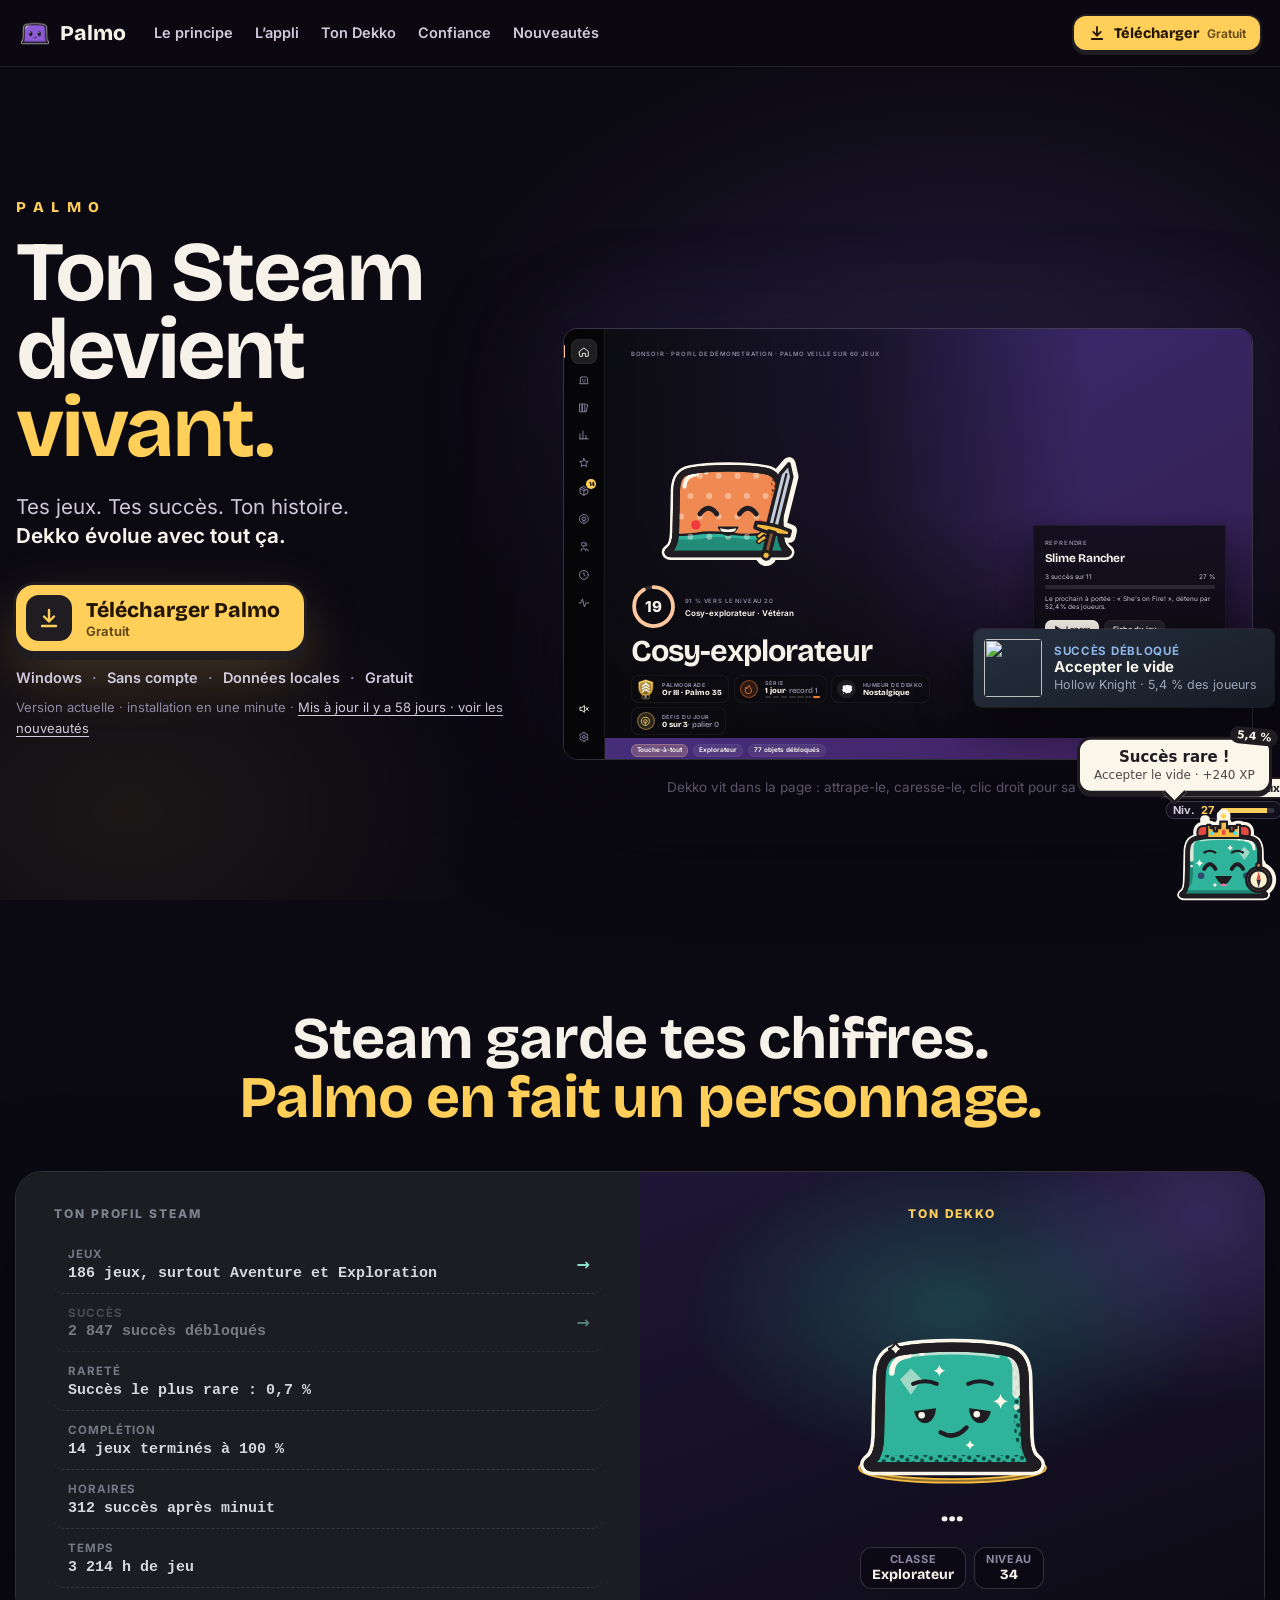
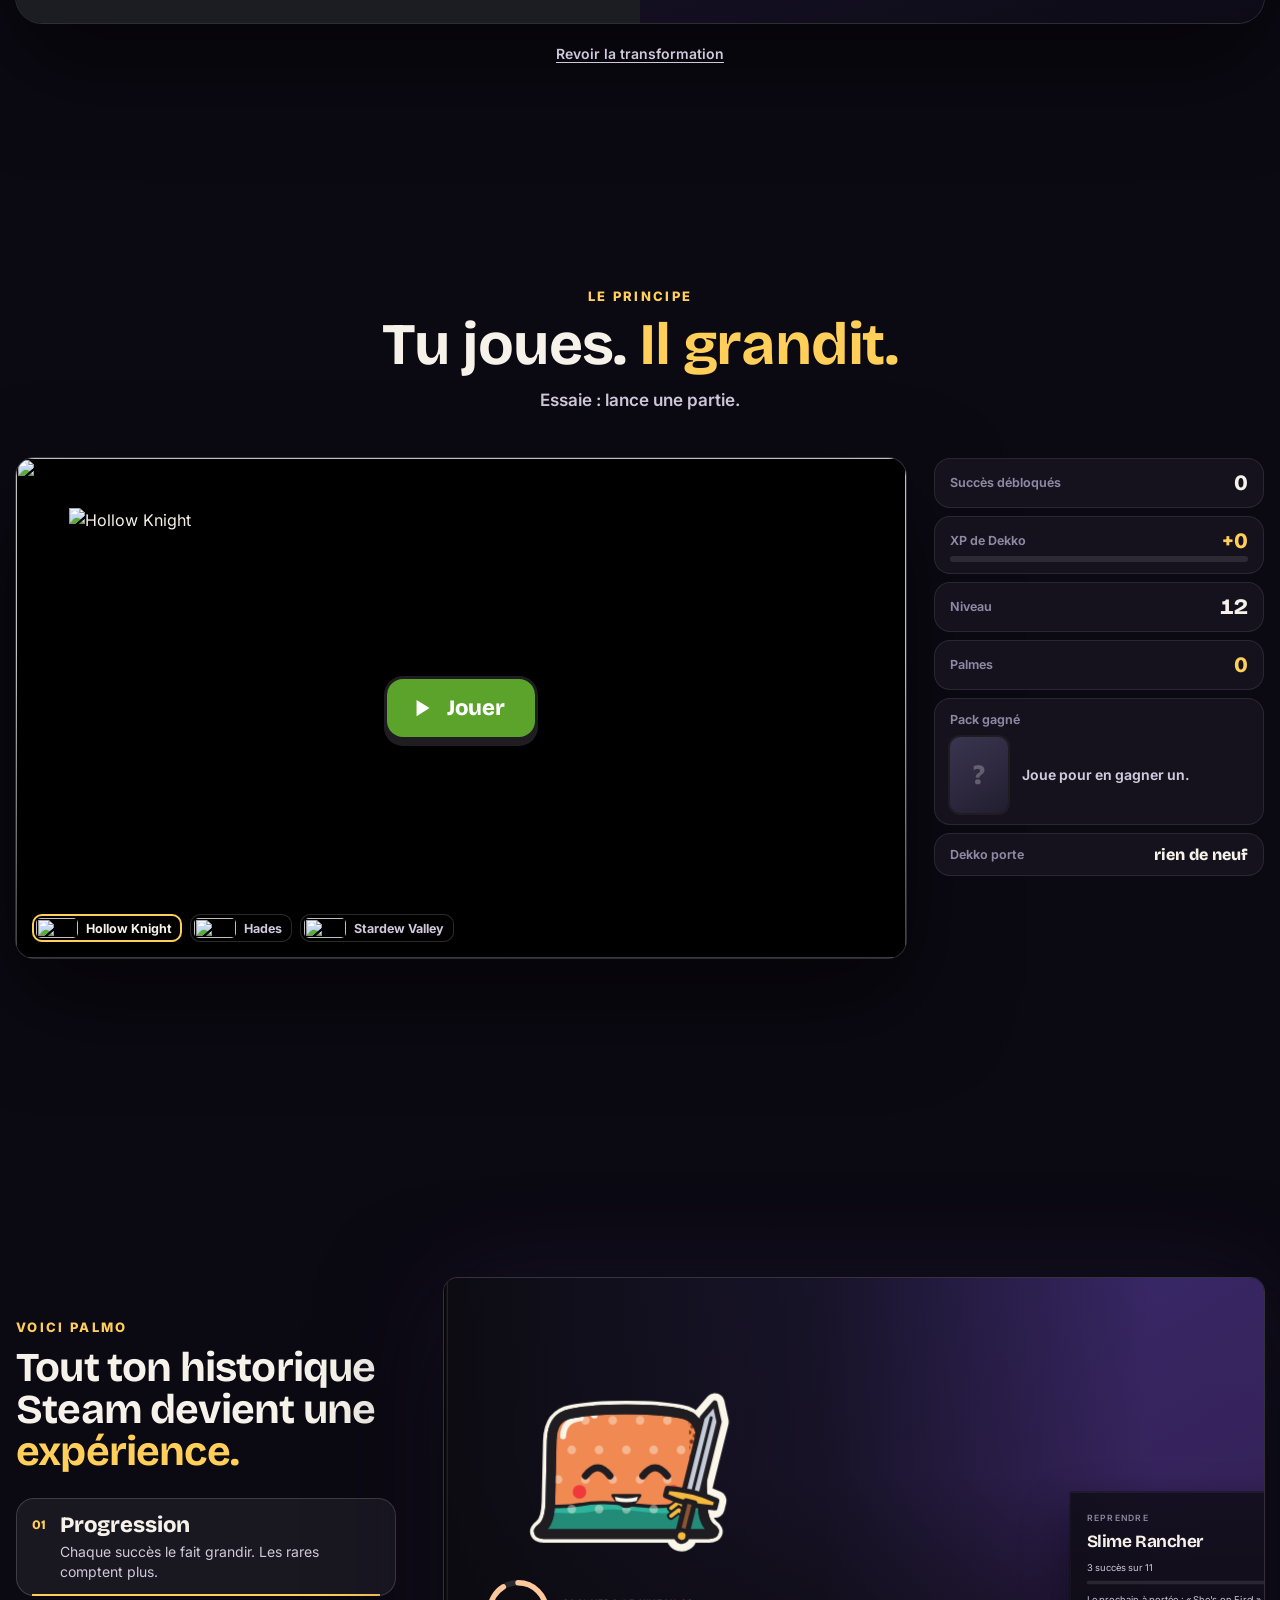
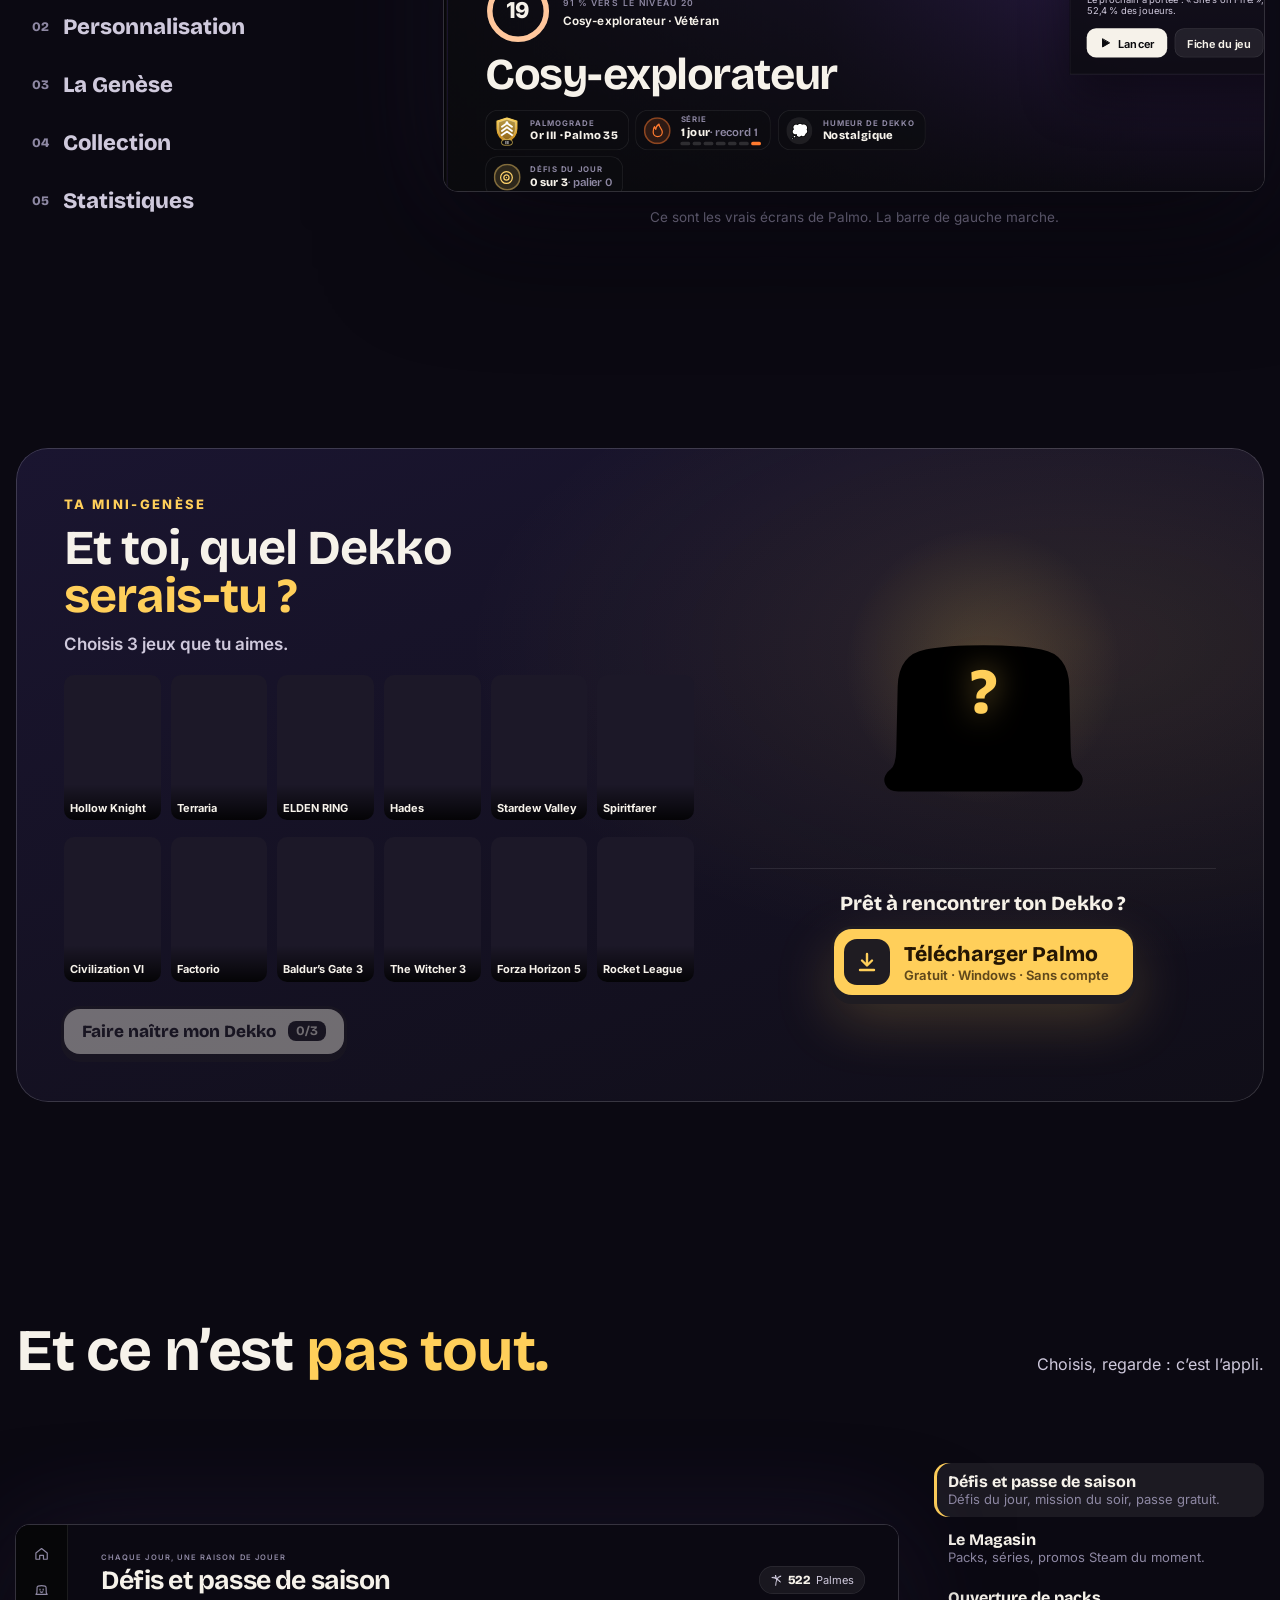
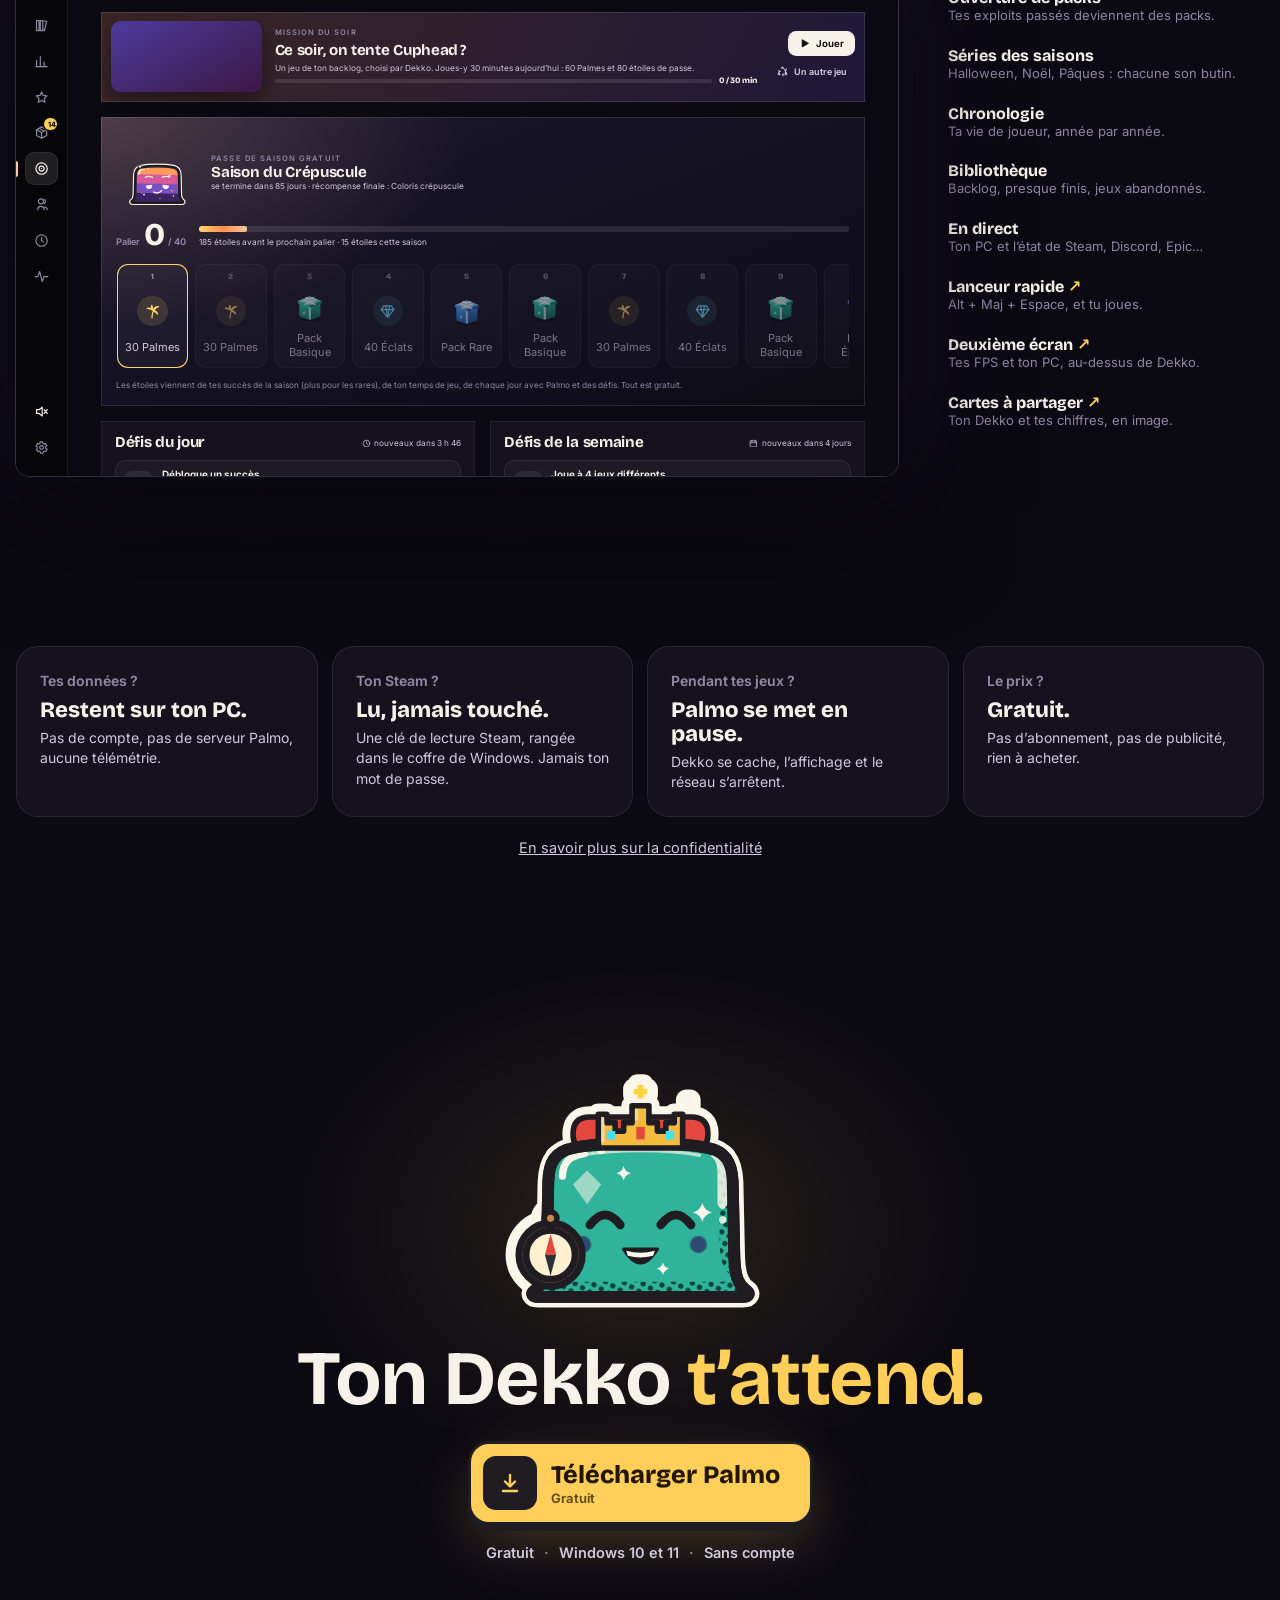
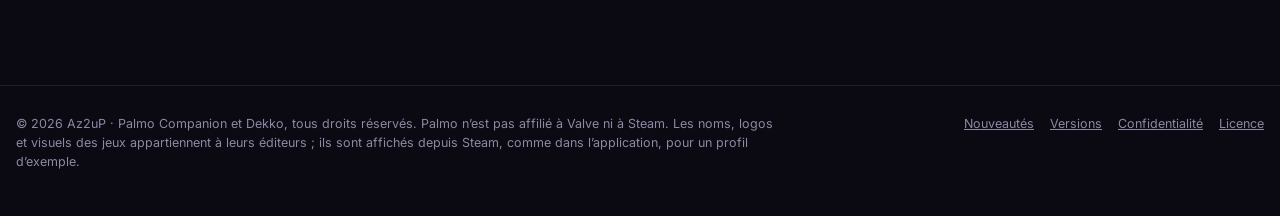
==== commit 2f587b70: "docs: journal for 0.1.8 Co-Authored-By: Claude Opus 5.5 <noreply@anthropic.com>" ====
--- a/docs/index.html
+++ b/docs/index.html
@@ -10,8 +10,8 @@
 <meta property="og:image" content="assets/magasin.webp">
 <meta name="theme-color" content="#0d0b14">
 <link rel="icon" href="assets/icon.png">
-  <script type="module" crossorigin src="./assets/main-DcZ3aI73.js"></script>
-  <link rel="modulepreload" crossorigin href="./assets/style-9ZYimZ9A.js">
+  <script type="module" crossorigin src="./assets/main-B_nHO1fF.js"></script>
+  <link rel="modulepreload" crossorigin href="./assets/style-CsVXs9Uk.js">
   <link rel="stylesheet" crossorigin href="./assets/style-CDC-kVxo.css">
 </head>
 <body>
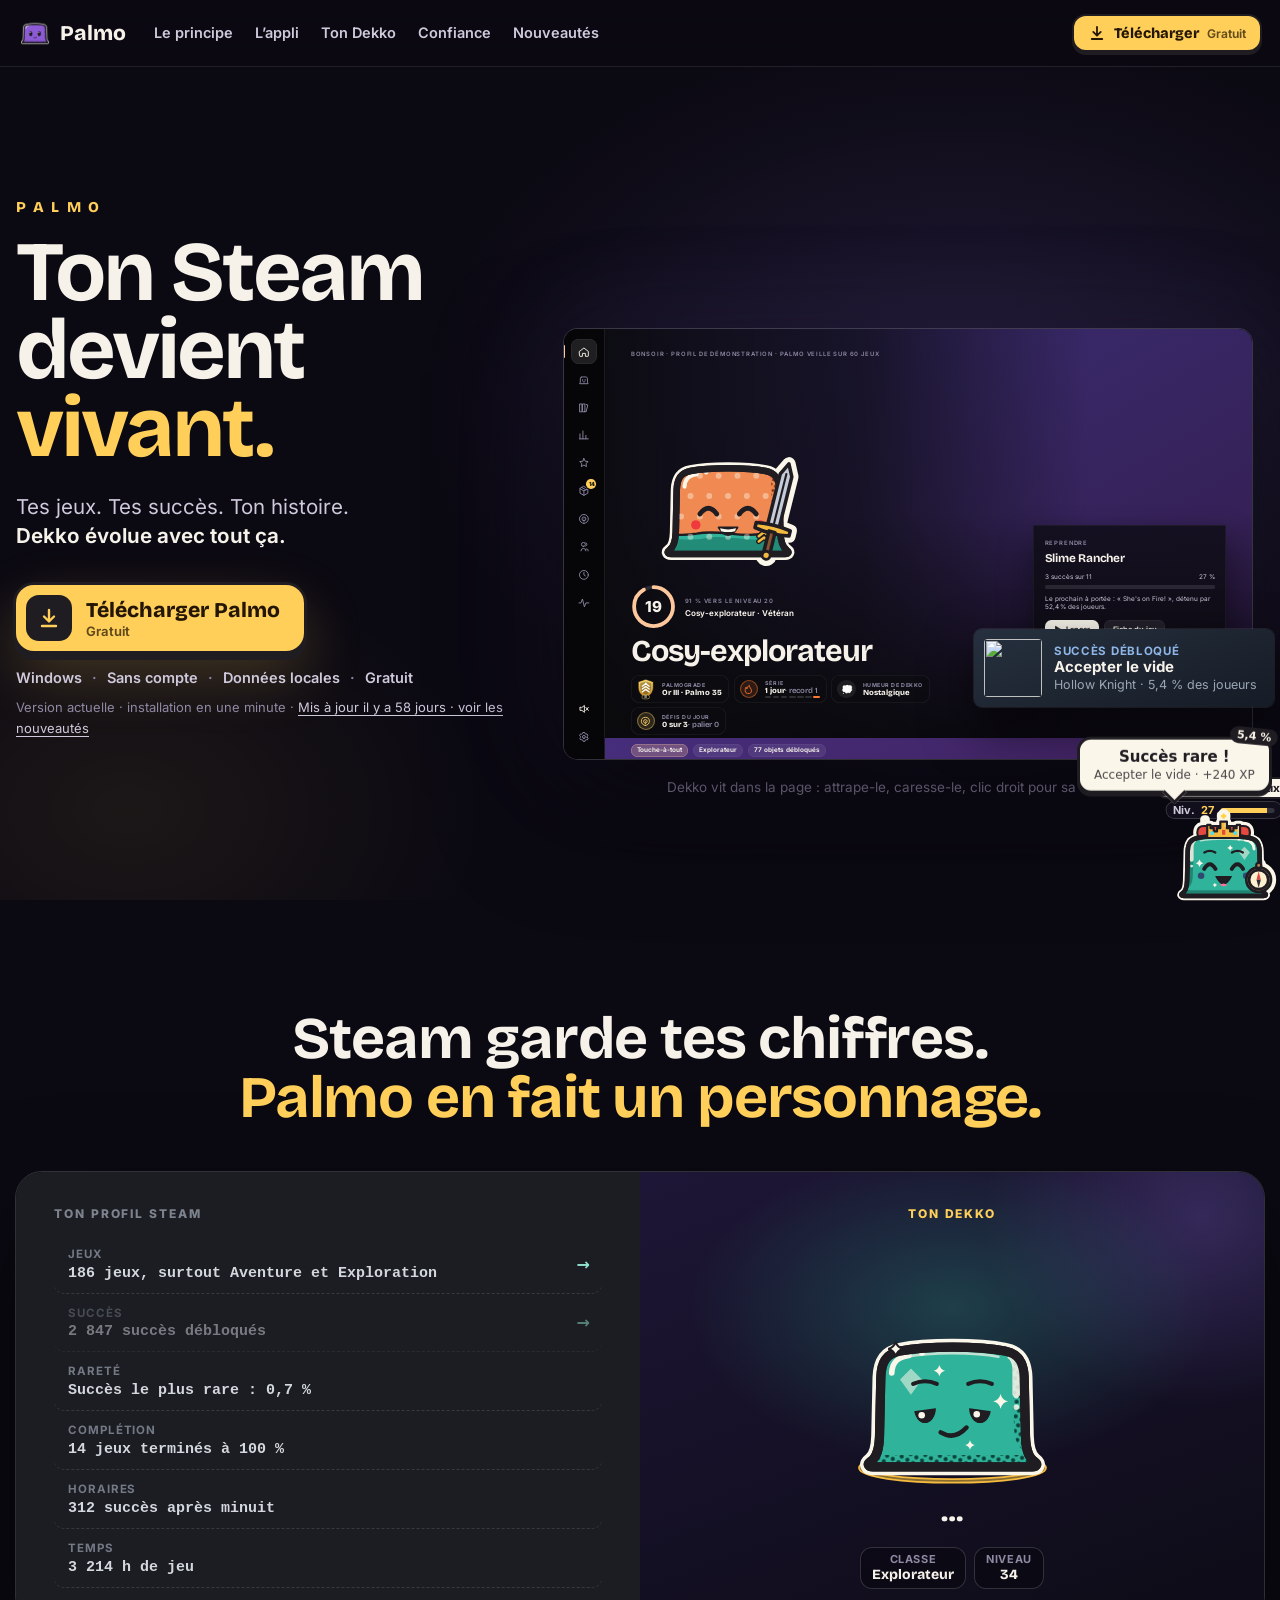
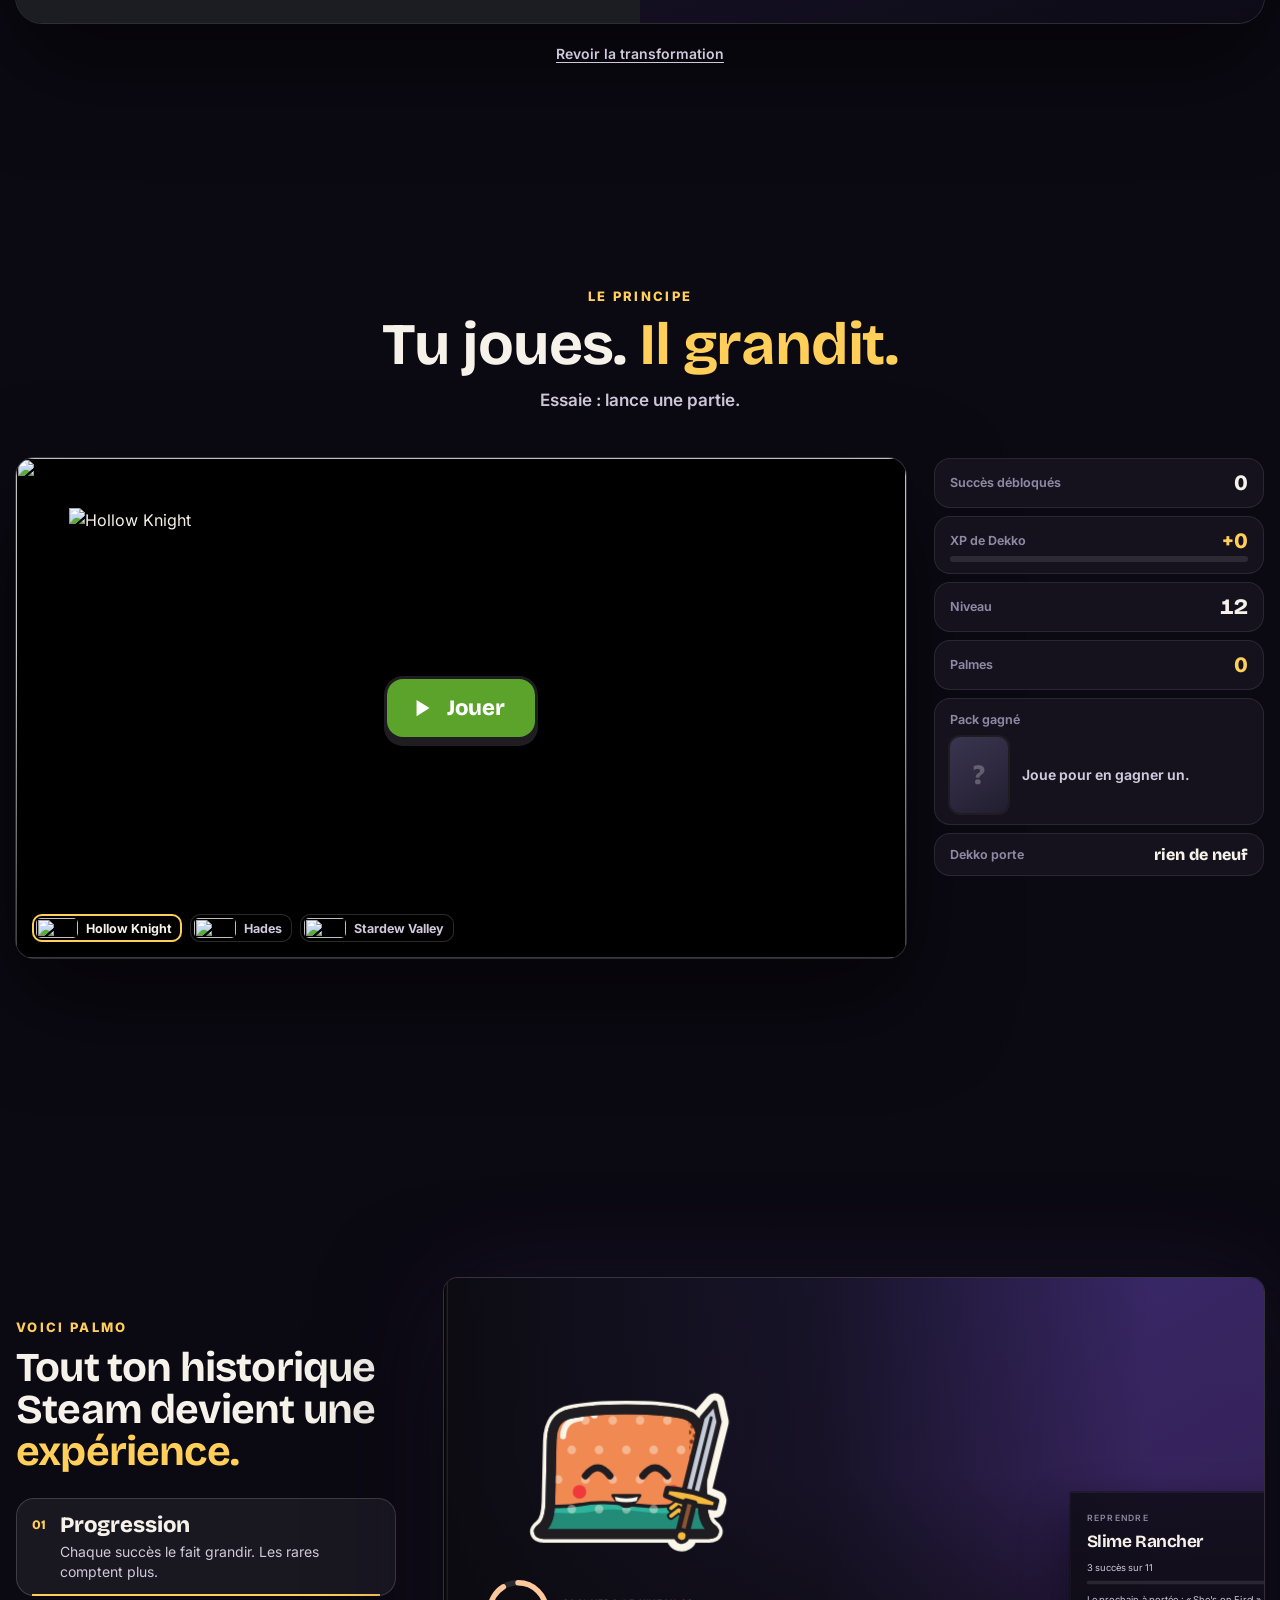
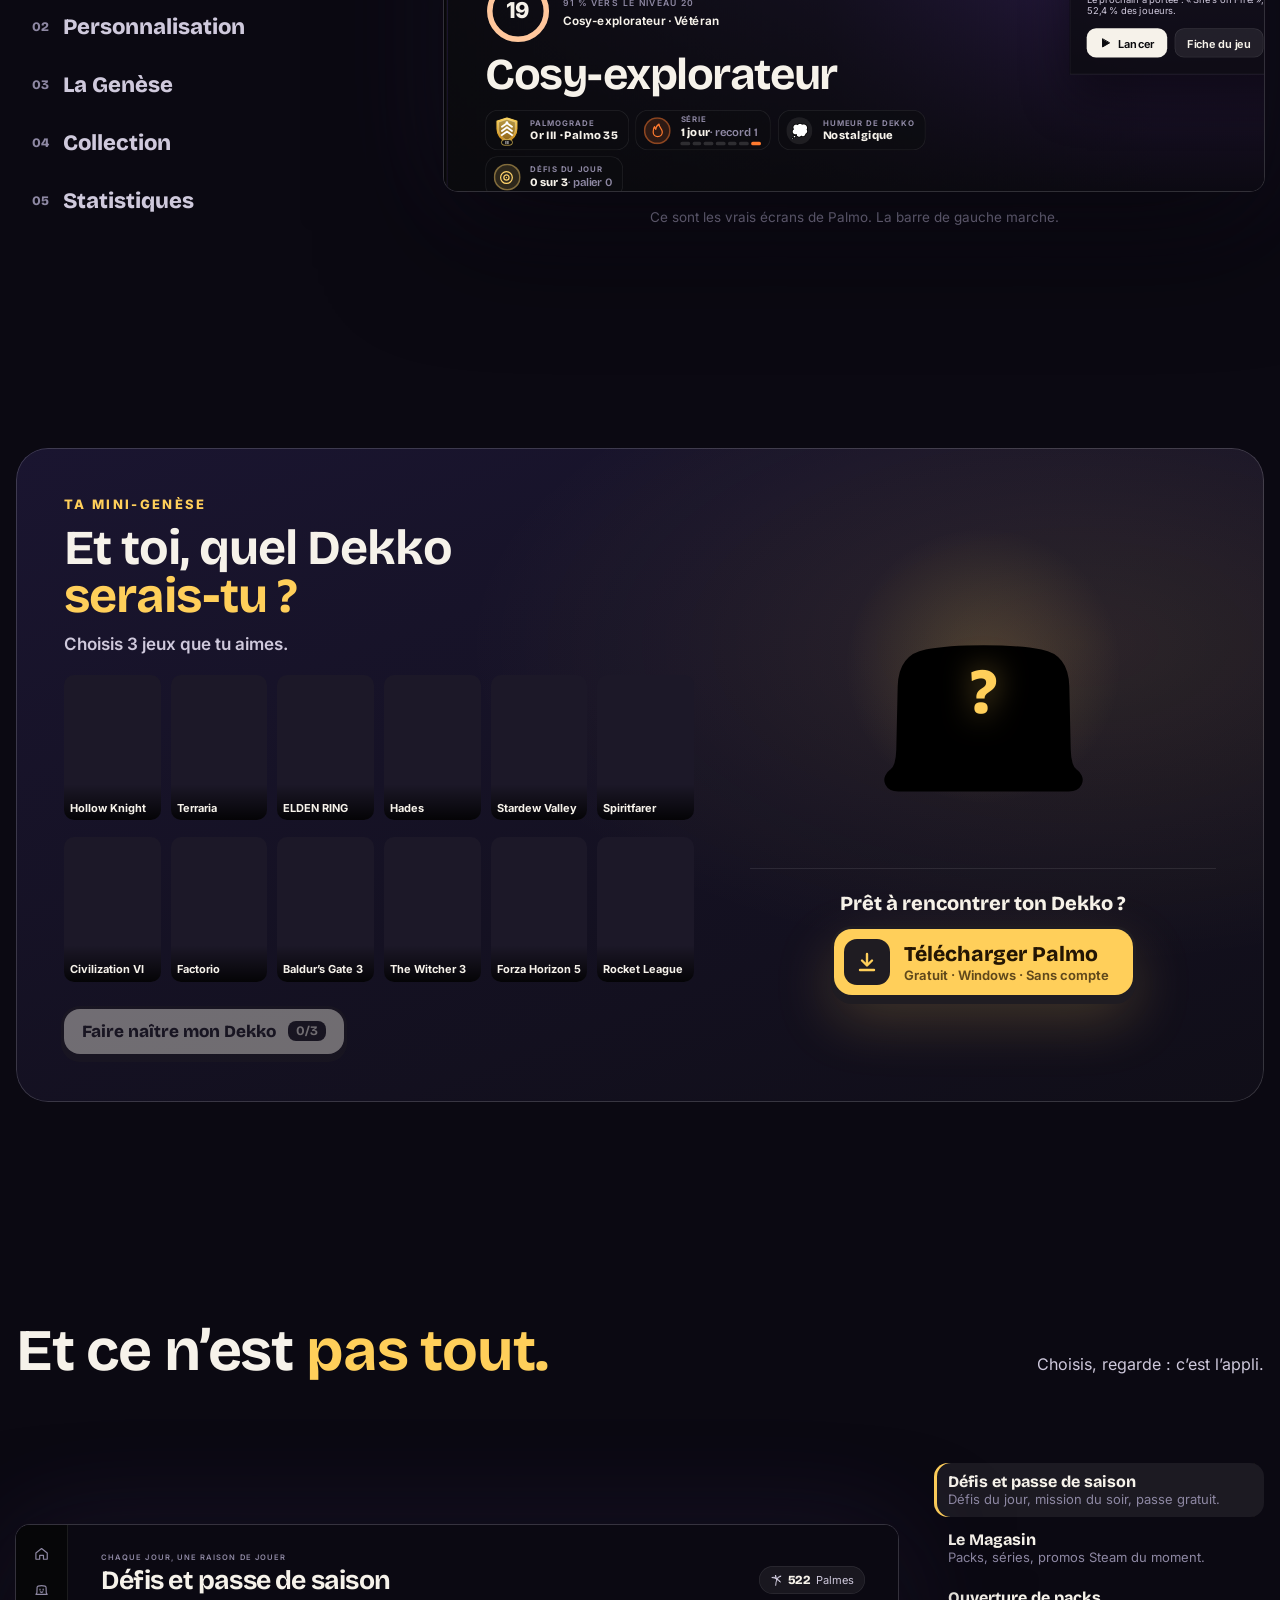
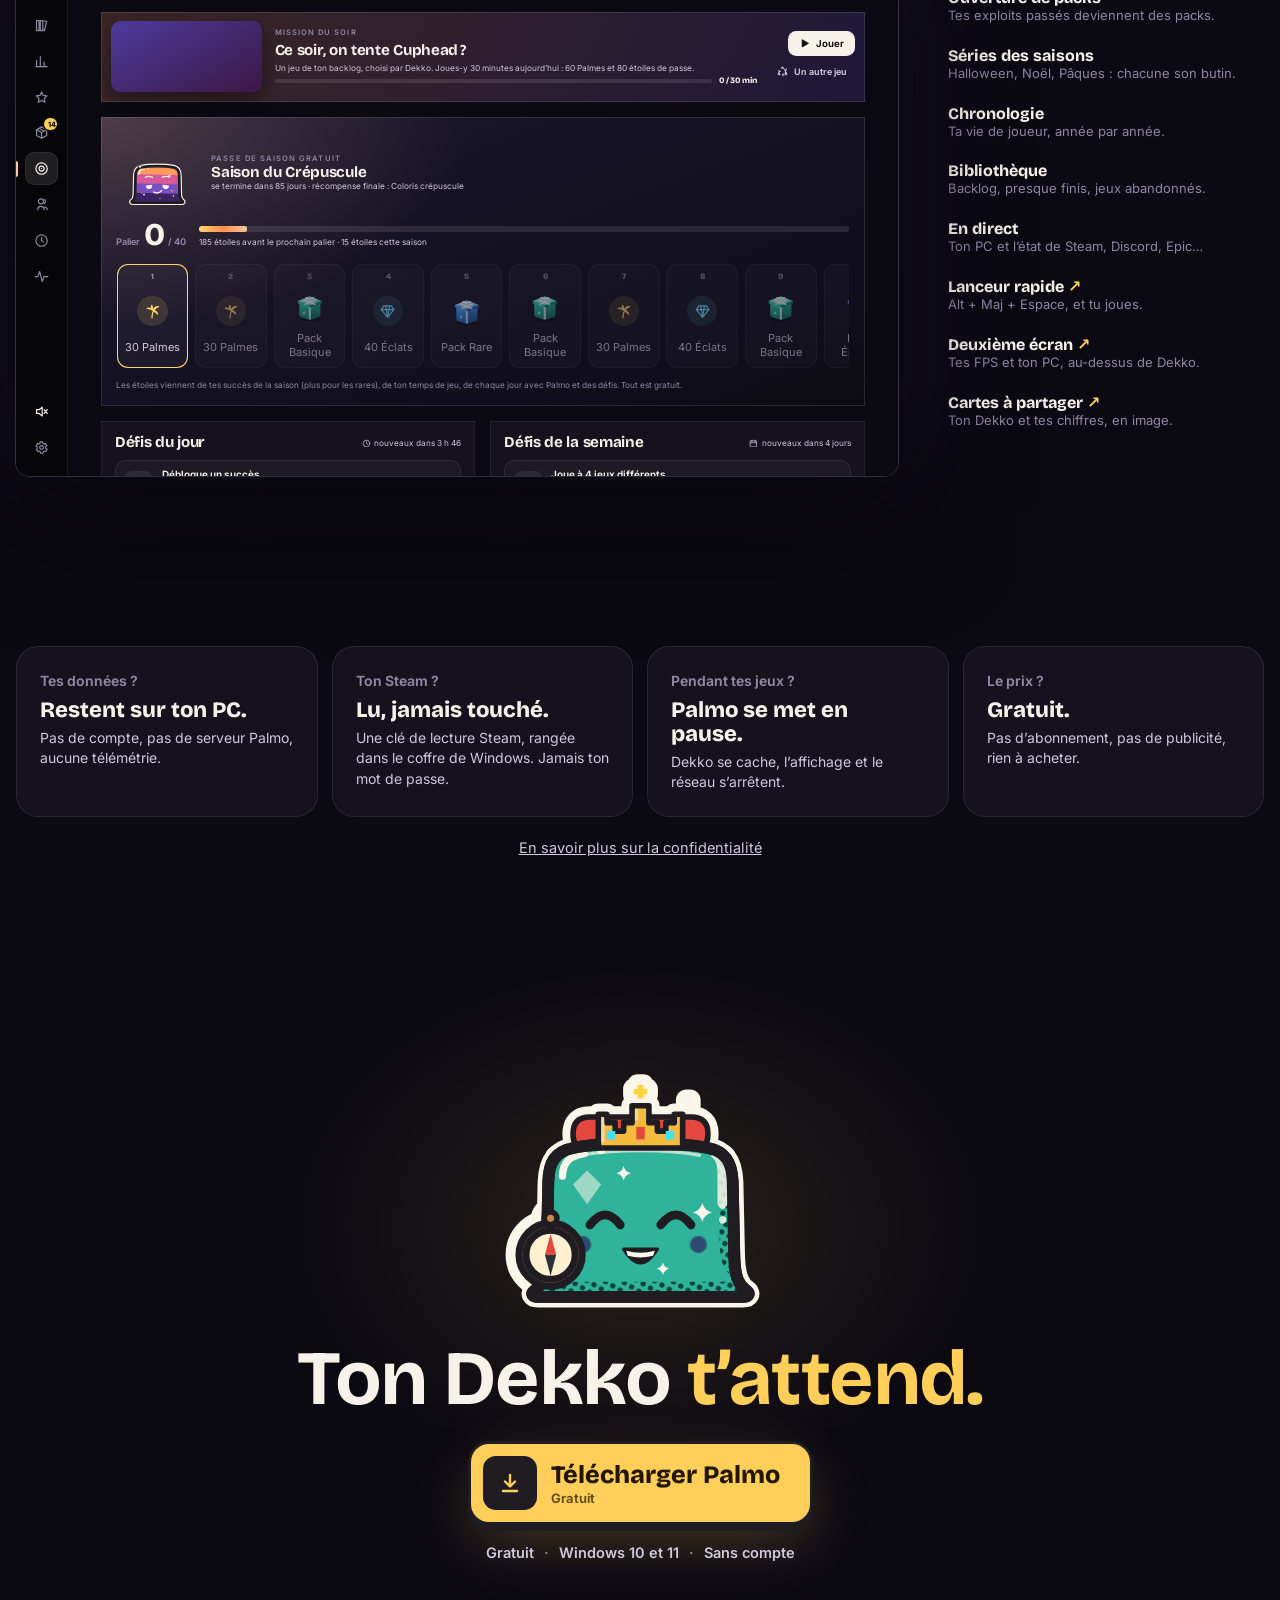
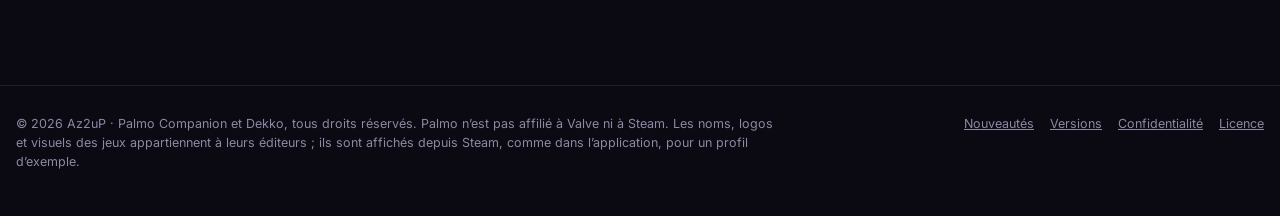
==== commit 319448d5: "docs: journal for 0.1.9 Co-Authored-By: Claude Opus 5.5 <noreply@anthropic.com>" ====
--- a/docs/index.html
+++ b/docs/index.html
@@ -10,9 +10,9 @@
 <meta property="og:image" content="assets/magasin.webp">
 <meta name="theme-color" content="#0d0b14">
 <link rel="icon" href="assets/icon.png">
-  <script type="module" crossorigin src="./assets/main-B_nHO1fF.js"></script>
-  <link rel="modulepreload" crossorigin href="./assets/style-CsVXs9Uk.js">
-  <link rel="stylesheet" crossorigin href="./assets/style-CDC-kVxo.css">
+  <script type="module" crossorigin src="./assets/main-CXMr4NqZ.js"></script>
+  <link rel="modulepreload" crossorigin href="./assets/style-YpKpUJ7e.js">
+  <link rel="stylesheet" crossorigin href="./assets/style-DVdHXhDC.css">
 </head>
 <body>
 <a class="skip" href="#telecharger">Passer directement au téléchargement</a>
--- a/docs/assets/style-DVdHXhDC.css
+++ b/docs/assets/style-DVdHXhDC.css
@@ -0,0 +1 @@
+@font-face{font-family:Bricolage Grotesque Variable;font-style:normal;font-display:swap;font-weight:200 800;src:url(./bricolage-grotesque-vietnamese-wght-normal-BUzh504Q.woff2)format("woff2-variations");unicode-range:U+102-103,U+110-111,U+128-129,U+168-169,U+1A0-1A1,U+1AF-1B0,U+300-301,U+303-304,U+308-309,U+323,U+329,U+1EA0-1EF9,U+20AB}@font-face{font-family:Bricolage Grotesque Variable;font-style:normal;font-display:swap;font-weight:200 800;src:url(./bricolage-grotesque-latin-ext-wght-normal-CcLUaPy7.woff2)format("woff2-variations");unicode-range:U+100-2BA,U+2BD-2C5,U+2C7-2CC,U+2CE-2D7,U+2DD-2FF,U+304,U+308,U+329,U+1D00-1DBF,U+1E00-1E9F,U+1EF2-1EFF,U+2020,U+20A0-20AB,U+20AD-20C0,U+2113,U+2C60-2C7F,U+A720-A7FF}@font-face{font-family:Bricolage Grotesque Variable;font-style:normal;font-display:swap;font-weight:200 800;src:url(./bricolage-grotesque-latin-wght-normal-DLoelf7F.woff2)format("woff2-variations");unicode-range:U+??,U+131,U+152-153,U+2BB-2BC,U+2C6,U+2DA,U+2DC,U+304,U+308,U+329,U+2000-206F,U+20AC,U+2122,U+2191,U+2193,U+2212,U+2215,U+FEFF,U+FFFD}@font-face{font-family:Inter Variable;font-style:normal;font-display:swap;font-weight:100 900;src:url(./inter-cyrillic-ext-wght-normal-BOeWTOD4.woff2)format("woff2-variations");unicode-range:U+460-52F,U+1C80-1C8A,U+20B4,U+2DE0-2DFF,U+A640-A69F,U+FE2E-FE2F}@font-face{font-family:Inter Variable;font-style:normal;font-display:swap;font-weight:100 900;src:url(./inter-cyrillic-wght-normal-DqGufNeO.woff2)format("woff2-variations");unicode-range:U+301,U+400-45F,U+490-491,U+4B0-4B1,U+2116}@font-face{font-family:Inter Variable;font-style:normal;font-display:swap;font-weight:100 900;src:url(./inter-greek-ext-wght-normal-DlzME5K_.woff2)format("woff2-variations");unicode-range:U+1F??}@font-face{font-family:Inter Variable;font-style:normal;font-display:swap;font-weight:100 900;src:url(./inter-greek-wght-normal-CkhJZR-_.woff2)format("woff2-variations");unicode-range:U+370-377,U+37A-37F,U+384-38A,U+38C,U+38E-3A1,U+3A3-3FF}@font-face{font-family:Inter Variable;font-style:normal;font-display:swap;font-weight:100 900;src:url(./inter-vietnamese-wght-normal-CBcvBZtf.woff2)format("woff2-variations");unicode-range:U+102-103,U+110-111,U+128-129,U+168-169,U+1A0-1A1,U+1AF-1B0,U+300-301,U+303-304,U+308-309,U+323,U+329,U+1EA0-1EF9,U+20AB}@font-face{font-family:Inter Variable;font-style:normal;font-display:swap;font-weight:100 900;src:url(./inter-latin-ext-wght-normal-DO1Apj_S.woff2)format("woff2-variations");unicode-range:U+100-2BA,U+2BD-2C5,U+2C7-2CC,U+2CE-2D7,U+2DD-2FF,U+304,U+308,U+329,U+1D00-1DBF,U+1E00-1E9F,U+1EF2-1EFF,U+2020,U+20A0-20AB,U+20AD-20C0,U+2113,U+2C60-2C7F,U+A720-A7FF}@font-face{font-family:Inter Variable;font-style:normal;font-display:swap;font-weight:100 900;src:url(./inter-latin-wght-normal-Dx4kXJAl.woff2)format("woff2-variations");unicode-range:U+??,U+131,U+152-153,U+2BB-2BC,U+2C6,U+2DA,U+2DC,U+304,U+308,U+329,U+2000-206F,U+20AC,U+2122,U+2191,U+2193,U+2212,U+2215,U+FEFF,U+FFFD}.dk-v .dk-chew{animation:.42s ease-in-out infinite dk-chew}.dk-v .dk-yawn{animation:4.5s ease-in-out infinite dk-yawn}@keyframes dk-chew{0%,to{transform:scale(1)}50%{transform:scale(.86,.55)}}@keyframes dk-yawn{0%,15%,to{transform:scale(.35,.3)}40%,62%{transform:scale(1)}80%{transform:scale(.5,.45)}}.dk .rt-bite{animation:2.6s ease-in-out infinite rt-bite}@keyframes rt-bite{0%,28%,to{transform:translate(0)rotate(0)}44%,56%{transform:translate(-15px,-8px)rotate(-18deg)}74%{transform:translate(-2px,-1px)rotate(-2deg)}}.dk .rt-eat{animation:rt-eat var(--rt-len,30s) steps(6, end) both}@keyframes rt-eat{0%{transform:scale(1)}to{transform:scale(.4)}}.dk.is-rt-chomp .dk-breathe{animation:2.6s ease-in-out infinite rt-chomp}@keyframes rt-chomp{0%,38%,to{transform:scale(1)}48%{transform:scale(1.07,.9)}56%{transform:scale(.97,1.04)}64%{transform:scale(1.04,.95)}72%{transform:scale(1)}}.dk .rt-crumb{opacity:0;animation:2.6s ease-in infinite rt-crumb}@keyframes rt-crumb{0%,50%{opacity:0;transform:translate(0)}54%{opacity:1}to{opacity:0;transform:translate(4px,17px)}}.dk .rt-cheese{opacity:0;animation:2.6s ease-in-out infinite rt-cheese}@keyframes rt-cheese{0%,46%{opacity:0;transform:scale(.3)}56%{opacity:1;transform:scale(1)}72%{opacity:1;transform:scale(1.5,1.2)}76%,to{opacity:0;transform:scale(1.6,1.2)}}.dk .rt-lick{animation:3s ease-in-out infinite rt-lick}@keyframes rt-lick{0%,20%,to{transform:translate(0)rotate(0)}38%{transform:translate(-12px,-9px)rotate(-14deg)}46%{transform:translate(-12px,-12px)rotate(-10deg)}54%{transform:translate(-12px,-8px)rotate(-14deg)}62%{transform:translate(-12px,-11px)rotate(-10deg)}80%{transform:translate(-2px,-1px)rotate(-2deg)}}.dk.is-rt-licking .dk-breathe{animation:3s ease-in-out infinite rt-licking}@keyframes rt-licking{0%,30%,to{transform:scale(1)}46%,62%{transform:scale(.96,1.05)}}.dk .rt-sip{animation:4.2s ease-in-out infinite rt-sip}@keyframes rt-sip{0%,18%,to{transform:translate(0)rotate(0)}36%,70%{transform:translate(-13px,-9px)rotate(-30deg)}86%{transform:translate(-1px,-1px)rotate(-3deg)}}.dk.is-rt-sipper .dk-wiggle{animation:4.2s ease-in-out infinite rt-lean}@keyframes rt-lean{0%,22%,to{transform:rotate(0)}40%,66%{transform:rotate(-5deg)}}.dk .rt-drain{animation:rt-drain var(--rt-len,30s) linear both}@keyframes rt-drain{0%{transform:scaleY(1)}to{transform:scaleY(.12)}}.dk .rt-scoop{animation:2.6s ease-in-out infinite rt-scoop}@keyframes rt-scoop{0%,24%,to{transform:translate(0)rotate(0)}42%,54%{transform:translate(-6px,-11px)rotate(-14deg)}72%{transform:translate(-1px,-1px)rotate(-2deg)}}.dk .rt-lift{animation:2.6s ease-in-out infinite rt-lift}@keyframes rt-lift{0%,22%,to{transform:translate(0)rotate(0)}40%,56%{transform:translate(-5px,-10px)rotate(-8deg)}74%{transform:translate(-1px,-2px)rotate(-1deg)}}.dk .rt-twirl{animation:.7s ease-in-out infinite rt-twirl}@keyframes rt-twirl{0%,to{transform:rotate(-6deg)}50%{transform:rotate(6deg)}}.dk.is-rt-slurp .dk-breathe{animation:2.6s ease-in-out infinite rt-slurp}@keyframes rt-slurp{0%,36%,to{transform:scale(1)}48%{transform:scale(.94,1.07)}58%{transform:scale(1.05,.94)}66%{transform:scale(.98,1.03)}}.dk .rt-drip{animation:3.2s ease-in infinite rt-drip}@keyframes rt-drip{0%{transform:scaleY(.2)}70%{transform:scaleY(1.3)}to{transform:scaleY(.2)}}.dk .rt-blow{opacity:0;animation:1.3s ease-out infinite rt-blow}@keyframes rt-blow{0%{opacity:0;transform:translate(0)}30%{opacity:1}to{opacity:0;transform:translate(9px,-1px)}}.dk.is-rt-blowing .dk-wiggle{animation:2.6s ease-in-out infinite rt-blowing}@keyframes rt-blowing{0%,to{transform:rotate(0)}50%{transform:rotate(4deg)translateY(1px)}}.dk .rt-read{animation:6s ease-in-out infinite rt-read}@keyframes rt-read{0%,to{transform:rotate(-1.5deg)}50%{transform:rotate(1.5deg)}}.dk .rt-page{animation:9s ease-in-out infinite rt-page}@keyframes rt-page{0%,82%{transform:scaleX(1)}90%{transform:scaleX(.05)skewY(-4deg)}98%,to{transform:scaleX(-1)}}.dk.is-rt-reading .dk-face{animation:3.2s ease-in-out infinite rt-scan}@keyframes rt-scan{0%,to{transform:translate(-1.8px)}45%,55%{transform:translate(1.8px)}}.dk.is-rt-stretch .dk-breathe{animation:4.5s ease-in-out infinite rt-stretch}.dk.is-rt-stretch .dk-wiggle{animation:4.5s ease-in-out infinite rt-sway}@keyframes rt-stretch{0%,12%,to{transform:scale(1)}35%{transform:scale(.88,1.18)}55%{transform:scale(.86,1.22)}70%{transform:scale(1.08,.92)}82%{transform:scale(.98,1.02)}}@keyframes rt-sway{0%,to{transform:rotate(0)}40%{transform:rotate(-4deg)}60%{transform:rotate(4deg)}}.dk .rt-sunrise{animation:3s ease-out both rt-sunrise}@keyframes rt-sunrise{0%{opacity:0;transform:translateY(22px)scale(.6)}}.dk.is-rt-sleep .dk-breathe,.dk.is-rt-toss .dk-breathe{animation:4.8s ease-in-out infinite rt-sleep}.dk.is-rt-sleep .dk-wiggle{transform:translateY(5px)rotate(-5deg)}.dk.is-rt-sleep .dk-shadow-g,.dk.is-rt-toss .dk-shadow-g{display:none}.dk.is-rt-sleep .dk-z,.dk.is-rt-toss .dk-z{animation:3.6s linear infinite both dk-z}@keyframes rt-sleep{0%,to{transform:scale(1.06,.9)}50%{transform:scale(1.09,.86)}}.dk .rt-blanket{animation:4.8s ease-in-out infinite rt-blanket}@keyframes rt-blanket{0%,to{transform:scaleY(1)}50%{transform:scaleY(1.035)}}.dk.is-rt-toss .dk-wiggle{animation:9s ease-in-out infinite rt-toss}.dk.is-rt-toss .rt-blanket{animation:9s ease-in-out infinite rt-blanket-toss}@keyframes rt-toss{0%,36%{transform:translateY(5px)rotate(-5deg)}42%{transform:translateY(1px)rotate(6deg)scale(1.04,.96)}48%,84%{transform:translateY(5px)rotate(5deg)scaleX(-1)}90%{transform:translateY(1px)rotate(-6deg)scale(-1.04,.96)}96%,to{transform:translateY(5px)rotate(-5deg)}}@keyframes rt-blanket-toss{0%,36%,52%,84%,to{transform:scaleY(1)}44%{transform:scaleY(1.1)translate(3px)}92%{transform:scaleY(1.1)translate(-3px)}}.dk .rt-snot{animation:3.6s ease-in-out infinite rt-snot}@keyframes rt-snot{0%{opacity:1;transform:scale(.2)}72%{opacity:1;transform:scale(1.3)}78%{opacity:1;transform:scale(1.5)}81%{opacity:0;transform:scale(1.9)}to{opacity:0;transform:scale(.2)}}.dk .rt-dream{opacity:0;animation:10s ease-in-out infinite rt-dream}.dk .rt-dream-1{animation-delay:2.5s}.dk .rt-dream-2{animation-delay:5s}.dk .rt-dream-3{animation-delay:7.5s}@keyframes rt-dream{0%{opacity:0;transform:scale(.5)}4%,21%{opacity:1;transform:scale(1)}25%,to{opacity:0;transform:scale(.7)}}.dk .rt-hug{animation:3.4s ease-in-out infinite rt-hug}@keyframes rt-hug{0%,to{transform:rotate(-7deg)}50%{transform:rotate(5deg)scale(1.04)}}.dk .rt-mumble{opacity:0;animation:7s ease-in-out infinite rt-mumble}@keyframes rt-mumble{0%,52%{opacity:0;transform:scale(.4)}58%,84%{opacity:1;transform:scale(1)}90%,to{opacity:0;transform:scale(.8)}}.dk.is-rt-startle .dk-jump{animation:1.6s cubic-bezier(.3,1.6,.6,1) both rt-startle}.dk.is-rt-startle .dk-wiggle{animation:.11s linear .5s 8 rt-shiver}@keyframes rt-startle{0%{transform:translateY(0)scale(1)}18%{transform:translateY(-16px)scale(.9,1.14)}36%{transform:translateY(0)scale(1.12,.88)}52%,to{transform:translateY(0)scale(1)}}@keyframes rt-shiver{0%,to{transform:translate(-1.4px)}50%{transform:translate(1.4px)}}.dk.is-rt-shake .dk-wiggle{animation:.22s linear infinite rt-shake}.dk.is-rt-shake .dk-breathe{animation:.34s ease-in-out infinite rt-jelly}@keyframes rt-shake{0%,to{transform:skew(13deg)rotate(-4deg)}50%{transform:skew(-13deg)rotate(4deg)}}@keyframes rt-jelly{0%,to{transform:scale(1.08,.92)}50%{transform:scale(.93,1.08)}}.dk.is-rt-stomp .dk-jump{animation:.6s ease-in-out infinite rt-stomp}@keyframes rt-stomp{0%,to{transform:translateY(0)scale(1.06,.94)}45%{transform:translateY(-6px)scale(.96,1.05)}}.dk .rt-huff{opacity:0;animation:1.2s ease-out infinite rt-huff}@keyframes rt-huff{0%{opacity:0;transform:scale(.4)}30%{opacity:1}to{opacity:0;transform:scale(1.4)}}.dk .rt-brush{animation:.26s linear infinite rt-brush}@keyframes rt-brush{0%,to{transform:translate(-2.4px)}50%{transform:translate(2.4px)}}.dk .rt-foam{animation:1.1s ease-in-out infinite rt-foam}@keyframes rt-foam{0%,to{transform:scale(.7)}50%{transform:scale(1.15)}}.dk.is-rt-brushing .dk-wiggle{animation:.52s ease-in-out infinite rt-shimmy}@keyframes rt-shimmy{0%,to{transform:rotate(-1.4deg)}50%{transform:rotate(1.4deg)}}.dk.is-rt-nap .dk-breathe{animation:5.2s ease-in-out infinite rt-sleep}.dk.is-rt-nap .dk-wiggle{transform:translateY(3px)rotate(7deg)}.dk.is-rt-nap .dk-z{animation:3.6s linear infinite both dk-z}.dk .rt-book-breathe{animation:5.2s ease-in-out infinite rt-book}@keyframes rt-book{0%,to{transform:translateY(0)}50%{transform:translateY(2px)}}.dk .rt-wipe{animation:3.2s ease-in-out infinite rt-wipe}@keyframes rt-wipe{0%,to{transform:translate(-46px,-14px)rotate(-10deg)}25%{transform:translate(-14px,-30px)rotate(-2deg)}50%{transform:translate(22px,-16px)rotate(8deg)}70%{transform:translate(18px,14px)rotate(4deg)}85%{transform:translate(-30px,12px)rotate(-6deg)}}.dk .rt-squeak{opacity:0;animation:1.6s ease-out infinite rt-huff}.dk.is-rt-wiping .dk-wiggle{animation:.8s ease-in-out infinite rt-shimmy}.dk .rt-swish{animation:.9s ease-in-out infinite rt-swish}@keyframes rt-swish{0%,to{transform:rotate(-22deg)}50%{transform:rotate(18deg)}}.dk .rt-dust{opacity:0;animation:1.8s ease-in infinite rt-dust}@keyframes rt-dust{0%{opacity:0;transform:translate(0)}20%{opacity:1}to{opacity:0;transform:translate(-4px,22px)}}.dk .rt-sweep{animation:1.1s ease-in-out infinite rt-sweep}@keyframes rt-sweep{0%,to{transform:rotate(-16deg)}50%{transform:rotate(14deg)}}.dk .rt-puff{opacity:0;animation:1.1s ease-out infinite rt-puff}@keyframes rt-puff{0%{opacity:0;transform:scale(.3)}30%{opacity:.9}to{opacity:0;transform:scale(1.5)translate(-4px,-3px)}}.dk.is-rt-sweeping .dk-wiggle{animation:1.1s ease-in-out infinite rt-sway-small}@keyframes rt-sway-small{0%,to{transform:rotate(-3deg)}50%{transform:rotate(3deg)}}.dk .rt-pour{animation:3.6s ease-in-out infinite rt-pour}@keyframes rt-pour{0%,15%,to{transform:rotate(0)}35%,75%{transform:rotate(-26deg)}}.dk .rt-drop{opacity:0;animation:1.2s ease-in infinite rt-drop}@keyframes rt-drop{0%{opacity:0;transform:translateY(0)}15%{opacity:1}to{opacity:0;transform:translateY(14px)}}.dk .rt-grow{animation:rt-grow var(--rt-len,30s) ease-out both}@keyframes rt-grow{0%{transform:scale(.85)}to{transform:scale(1.18)}}.dk.is-rt-lean-in .dk-wiggle{animation:3.6s ease-in-out infinite rt-lean-in}@keyframes rt-lean-in{0%,to{transform:rotate(0)}50%{transform:rotate(-5deg)}}.dk.is-rt-bop .dk-jump{animation:.6s ease-in-out infinite rt-bop}@keyframes rt-bop{0%,to{transform:translateY(0)scale(1.03,.97)}50%{transform:translateY(-3px)scale(.98,1.02)}}.dk .rt-note{opacity:0;animation:2.7s ease-out infinite rt-note}@keyframes rt-note{0%{opacity:0;transform:translateY(6px)rotate(-10deg)}25%{opacity:1}to{opacity:0;transform:translate(4px,-14px)rotate(10deg)}}.dk .rt-play{animation:.4s ease-in-out infinite rt-play}@keyframes rt-play{0%,to{transform:rotate(-2deg)}50%{transform:rotate(2deg)translateY(-.6px)}}.dk .rt-pixel{animation:.8s steps(2,end) infinite rt-pixel}@keyframes rt-pixel{0%{transform:translate(0)}50%{transform:translate(3px,-3px)}}.dk.is-rt-gaming .dk-face{animation:1.6s ease-in-out infinite rt-scan}.dk .rt-curl{animation:1.4s ease-in-out infinite rt-curl}@keyframes rt-curl{0%,to{transform:translateY(0)}50%{transform:translateY(-20px)}}.dk.is-rt-pump .dk-breathe{animation:1.4s ease-in-out infinite rt-pump}@keyframes rt-pump{0%,to{transform:scale(1)}50%{transform:scale(1.05,.95)}}.dk .rt-wand{animation:2.8s ease-in-out infinite rt-wand}@keyframes rt-wand{0%,to{transform:rotate(0)}50%{transform:rotate(-8deg)}}.dk .rt-bubble{opacity:0;animation:2.8s ease-out infinite rt-bubble}@keyframes rt-bubble{0%{opacity:0;transform:translate(0)scale(.4)}15%{opacity:1}to{opacity:0;transform:translate(-10px,-30px)scale(1.3)}}.dk .rt-dab{animation:1.2s ease-in-out infinite rt-dab}@keyframes rt-dab{0%,to{transform:rotate(0)}40%{transform:rotate(-12deg)translate(-3px,-2px)}}.dk .rt-stroke path{stroke-dasharray:40;stroke-dashoffset:40px;animation:9s linear infinite rt-stroke}.dk .rt-stroke-1 path{animation-delay:3s}.dk .rt-stroke-2 path{animation-delay:6s}@keyframes rt-stroke{0%{stroke-dashoffset:40px}25%,to{stroke-dashoffset:0}}.dk .rt-ball{animation:1s cubic-bezier(.3,0,.6,1) infinite rt-ball}@keyframes rt-ball{0%,to{transform:translateY(8px)rotate(0)}50%{transform:translateY(-16px)rotate(180deg)}}.dk.is-rt-header .dk-jump{animation:1s ease-in-out infinite rt-header}@keyframes rt-header{0%,to{transform:translateY(-3px)scale(.97,1.03)}10%{transform:translateY(0)scale(1.06,.94)}50%{transform:translateY(0)scale(1)}}.dk{flex:none;display:block;overflow:visible}.dk .dk-fx{pointer-events:none}.dk.is-idle .dk-breathe{animation:3.4s ease-in-out infinite dk-breathe}.dk.is-idle .dk-blink{animation:4.6s linear infinite dk-blink}.dk.is-idle .dk-look{animation:9s ease-in-out infinite dk-look}.dk.is-idle .dk-tail,.dk.is-celebrate .dk-tail{animation:2.4s ease-in-out infinite dk-flutter}.dk.is-sleep .dk-breathe{animation:5.2s ease-in-out infinite dk-breathe-sleep}.dk.is-sleep .dk-z{animation:3.6s linear infinite both dk-z}.dk.is-celebrate .dk-jump{animation:2.8s linear infinite dk-jump}.dk.is-celebrate .dk-wiggle{animation:2.8s ease-in-out infinite dk-wiggle}.dk.is-celebrate .dk-shadow{animation:2.8s linear infinite dk-shadow}.dk.is-celebrate .dk-spark{animation:2.8s cubic-bezier(.2,.8,.3,1) infinite both dk-spark}.dk.is-sil{filter:brightness(0)}.dk.is-sil .dk-shadow-g,.dk.is-sil .dk-fx,.dk.is-sil .dk-glow{display:none}@keyframes dk-breathe{0%,to{transform:scale(1)}50%{transform:scale(1.016,.972)}}@keyframes dk-breathe-sleep{0%,to{transform:scale(1.01,.985)}50%{transform:scale(1.04,.93)}}@keyframes dk-blink{0%,91%,to{transform:scaleY(1)}93.5%{transform:scaleY(.08)}96%{transform:scaleY(1)}}@keyframes dk-look{0%,26%{transform:translate(0)}32%,50%{transform:translate(2.4px)}56%,72%{transform:translate(-2.2px)}78%,to{transform:translate(0)}}@keyframes dk-flutter{0%,to{transform:rotate(0)}50%{transform:rotate(7deg)}}@keyframes dk-z{0%{opacity:0;transform:translateY(4px)scale(.6)}15%{opacity:.9}85%{opacity:.6}to{opacity:0;transform:translate(6px,-12px)scale(1.05)}}@keyframes dk-jump{0%{animation-timing-function:ease-out;transform:translateY(0)scale(1)}7%{animation-timing-function:cubic-bezier(.2,.9,.4,1);transform:translateY(0)scale(1.14,.84)}14%{animation-timing-function:ease-out;transform:translateY(-30px)scale(.9,1.13)}26%{animation-timing-function:ease-in;transform:translateY(-44px)scale(1)}38%{animation-timing-function:linear;transform:translateY(-6px)scale(.94,1.07)}41%{animation-timing-function:ease-out;transform:translateY(0)scale(1.17,.81)}48%{transform:translateY(0)scale(.95,1.05)}55%{transform:translateY(0)scale(1.03,.98)}62%,to{transform:translateY(0)scale(1)}}@keyframes dk-wiggle{0%,16%{transform:rotate(0)}22%{transform:rotate(-7deg)}30%{transform:rotate(6deg)}38%,to{transform:rotate(0)}}@keyframes dk-shadow{0%,7%{opacity:1;transform:scaleX(1.06)}26%{opacity:.45;transform:scale(.62)}41%{opacity:1;transform:scaleX(1.12)}62%,to{opacity:1;transform:scale(1)}}@keyframes dk-spark{0%,12%{opacity:0;transform:translate(0)scale(0)}18%{opacity:1}40%{transform:translate(var(--dx), var(--dy)) scale(1);opacity:1}62%,to{transform:translate(calc(var(--dx) * 1.18), calc(var(--dy) * 1.18 + 6px)) scale(0);opacity:0}}@media (prefers-reduced-motion:reduce){.dk *{animation:none!important}}:root[data-motion=off] .dk *{animation:none!important}.dk-v.is-hop .dk-tail{animation:.45s ease-in-out infinite dk-flutter}@keyframes dk-jiggle{0%,to{transform:scale(1)}30%{transform:scale(1.035,.965)}55%{transform:scale(.985,1.02)}75%{transform:scale(1.01,.99)}}@keyframes dk-wobble{0%,to{transform:skew(0)}25%{transform:skew(1.6deg)}75%{transform:skew(-1.6deg)}}@keyframes dk-hop{0%{animation-timing-function:ease-out;transform:translateY(0)scale(1)}14%{animation-timing-function:cubic-bezier(.2,.8,.4,1);transform:translateY(0)scale(1.2,.8)}28%{animation-timing-function:ease-out;transform:translateY(-14px)scale(.86,1.16)}46%{animation-timing-function:ease-in;transform:translateY(-20px)scale(.98,1.03)}66%{animation-timing-function:ease-out;transform:translateY(0)scale(.92,1.08)}74%{transform:translateY(0)scale(1.22,.8)}86%{transform:translateY(0)scale(.95,1.05)}to{transform:translateY(0)scale(1)}}@keyframes dk-hop-shadow{0%,14%{opacity:1;transform:scaleX(1.1)}46%{opacity:.55;transform:scale(.7)}74%{opacity:1;transform:scaleX(1.18)}to{opacity:1;transform:scale(1)}}@keyframes dk-sag{0%,to{transform:scale(1.06,.9)}50%{transform:scale(1.1,.85)}}.dk-v.is-idle .dk-breathe{animation:2.2s ease-in-out infinite dk-jiggle}.dk-v.is-idle .dk-wiggle{animation:3.6s ease-in-out infinite dk-wobble}.dk-v.is-hop .dk-breathe{animation:.9s linear infinite dk-hop}.dk-v.is-hop .dk-shadow{animation:.9s linear infinite dk-hop-shadow}.dk-v.is-hop .dk-blink{animation:4.6s linear infinite dk-blink}.dk-v.is-sleep .dk-breathe{animation:5s ease-in-out infinite dk-sag}.dk-v .dk-prop{animation:.5s linear infinite dk-prop}.dk-v .dk-float{animation:2.4s ease-in-out infinite dk-float}.dk-v .dk-wingL{animation:1.6s ease-in-out infinite dk-wing-l}.dk-v .dk-wingR{animation:1.6s ease-in-out infinite dk-wing-r}.dk-v .dk-flame{animation:.25s ease-in-out infinite alternate dk-flame}.dk-v .dk-flag{animation:1.4s ease-in-out infinite dk-flag}.dk-v .dk-cape{animation:3s ease-in-out infinite dk-cape}.dk-v .dk-orbit{animation:2s linear infinite dk-orbit}.dk-v.is-hop .dk-cape{animation:.45s ease-in-out infinite dk-cape}.dk-v.is-sil,.dk-v .dk-anchors{animation:none}@keyframes dk-prop{0%,to{transform:scaleX(1)}50%{transform:scaleX(-1)}}@keyframes dk-float{0%,to{transform:translateY(0)}50%{transform:translateY(-2.4px)}}@keyframes dk-wing-l{0%,to{transform:rotate(0)}50%{transform:rotate(-12deg)}}@keyframes dk-wing-r{0%,to{transform:rotate(0)}50%{transform:rotate(12deg)}}@keyframes dk-flame{0%{transform:scaleY(.75)}to{transform:scaleY(1.15)}}@keyframes dk-flag{0%,to{transform:skewY(0)}50%{transform:skewY(-8deg)}}@keyframes dk-cape{0%,to{transform:scaleX(1)}50%{transform:scaleX(1.05)}}@keyframes dk-orbit{0%{transform:rotate(0)}to{transform:rotate(360deg)}}.dk-v .dk-z{animation:3.6s linear infinite both dk-z}.dk-v .dk-bubble{animation:3.2s ease-in-out infinite dk-snot}.dk-v .dk-pulse{animation:.9s ease-in-out infinite dk-pulse}.dk-v .dk-steam{animation:1.8s ease-out infinite both dk-steam}.dk-v .dk-tear{animation:2.2s ease-in infinite dk-tear}.dk-v .dk-sweat{animation:2.6s ease-in infinite dk-sweat}.dk-v .dk-flicker{animation:.6s steps(2,end) infinite dk-flick}.dk-v .dk-orb{animation:1.8s linear infinite dk-orb}.dk-v .dk-spin{animation:1.4s linear infinite dk-orbit}.dk-v .dk-pop{animation:1.8s ease-out infinite dk-pop}.dk-v .dk-twinkle{animation:1.6s ease-in-out infinite dk-twinkle}.dk-v .dk-dot{animation:1.5s ease-in-out infinite dk-dots}.dk-v .dk-float-up{animation:2.4s ease-out infinite both dk-floatup}.dk-v .dk-shake{animation:.3s linear infinite dk-shake}.dk-v .dk-drip{animation:2.6s ease-in infinite dk-drip}.dk-v .dk-note{animation:2.6s ease-out infinite both dk-note}.dk-v .dk-sigh{animation:3s ease-out infinite both dk-sigh}.dk-v .dk-fall{animation:2s linear infinite both dk-fallc}.dk-v .dk-beat{animation:.8s ease-in-out infinite dk-beat}.dk-v .dk-jitter{animation:.18s linear infinite dk-jitter}.dk-v .dk-brow{animation:3s ease-in-out infinite dk-browup}.dk-v .dk-chatter{animation:.32s ease-in-out infinite dk-chatter}.dk-v .dk-quiver{animation:.22s linear infinite dk-quiver}.dk-v .dk-wag{animation:.6s ease-in-out infinite dk-wag}.dk-v .dk-lick{animation:1.2s ease-in-out infinite dk-lick}.dk-v .dk-sing{animation:.7s ease-in-out infinite dk-chatter}.dk-v .dk-puffcheeks{animation:1.4s ease-in-out infinite dk-puff}.dk-v .dk-wink{animation:2.2s ease-in-out infinite dk-winkhop}.dk-v .dk-ex--joie,.dk-v .dk-ex--chante{animation:1s ease-in-out infinite dk-facebounce}.dk-v .dk-ex--rire,.dk-v .dk-ex--victoire{animation:.4s ease-in-out infinite dk-facebounce}.dk-v .dk-ex--terrifie{animation:.12s linear infinite dk-shake}.dk-v .dk-ex--taquine,.dk-v .dk-ex--colere{animation:.5s linear infinite dk-shake}.dk-v .dk-ex--etourdi,.dk-v .dk-ex--ko{animation:2.4s ease-in-out infinite dk-dizzy}.dk-v .dk-ex--fier{animation:3s ease-in-out infinite dk-proud}.dk-v .dk-flicker2{animation:.35s ease-in-out infinite alternate dk-flame2}.dk-v .dk-hum{animation:.18s steps(2,end) infinite dk-hum}.dk-v .dk-glow{animation:1.8s ease-in-out infinite dk-glowp}.dk-v .dk-scan{animation:1.8s ease-in-out infinite dk-scan}.dk-v .dk-scanline{animation:1.6s ease-in-out infinite alternate dk-scanline}.dk-v .dk-blinklight{animation:1.2s steps(2,end) infinite dk-flick}.dk-v .dk-steamup{animation:2s ease-out infinite both dk-steam}.dk-v .dk-bubbleup{animation:2.4s ease-out infinite both dk-bubbleup}.dk-v .dk-needle{animation:2.4s ease-in-out infinite dk-needle}.dk-v .dk-rock{animation:1.6s ease-in-out infinite dk-rock}.dk-v .dk-swing{animation:2s ease-in-out infinite dk-swing2}.dk-v .dk-sway{animation:2.6s ease-in-out infinite dk-swing2}.dk-v .dk-tailwag{animation:1.4s ease-in-out infinite dk-tailwag}.dk-v .dk-tail{animation:2.4s ease-in-out infinite dk-flutter}.dk-v.is-idle .dk-heldR{animation:3.4s ease-in-out infinite dk-held}.dk-v.is-idle .dk-heldL{animation:3.4s ease-in-out -1.7s infinite dk-held}.dk-v.is-hop .dk-heldR,.dk-v.is-hop .dk-heldL{animation:.9s ease-in-out infinite dk-heldhop}.dk-v.is-celebrate .dk-heldR{animation:2.8s ease-in-out infinite dk-heldraise}.dk-v.is-celebrate .dk-heldL{animation:2.8s ease-in-out infinite dk-heldraise-l}@keyframes dk-snot{0%{opacity:0;transform:scale(.3)}15%{opacity:1}70%{opacity:1;transform:scale(1.25)}76%,to{opacity:0;transform:scale(1.5)}}@keyframes dk-pulse{0%,to{transform:scale(1)}50%{transform:scale(1.25)}}@keyframes dk-steam{0%{opacity:0;transform:translateY(2px)scale(.5)}25%{opacity:1}to{opacity:0;transform:translateY(-9px)scale(1.2)}}@keyframes dk-tear{0%,20%{opacity:1;transform:translateY(0)}90%{opacity:.2;transform:translateY(11px)}to{opacity:0;transform:translateY(12px)}}@keyframes dk-sweat{0%{opacity:0;transform:translateY(-2px)}15%{opacity:1}85%{opacity:1;transform:translateY(8px)}to{opacity:0;transform:translateY(10px)}}@keyframes dk-flick{0%{opacity:1}to{opacity:.35}}@keyframes dk-orb{0%{transform:translate(17px)scale(1)}25%{transform:translateY(4px)scale(1.25)}50%{transform:translate(-17px)scale(1)}75%{transform:translateY(-4px)scale(.65)}to{transform:translate(17px)scale(1)}}@keyframes dk-pop{0%,8%{transform:scale(0)rotate(-20deg)}20%{transform:scale(1.25)rotate(8deg)}30%,70%{transform:scale(1)rotate(0)}85%,to{transform:scale(0)}}@keyframes dk-twinkle{0%,to{opacity:.6;transform:scale(.55)rotate(0)}50%{opacity:1;transform:scale(1.1)rotate(45deg)}}@keyframes dk-dots{0%,to{opacity:.15}40%,60%{opacity:1}}@keyframes dk-floatup{0%{opacity:0;transform:translateY(4px)scale(.6)}20%{opacity:1}to{opacity:0;transform:translateY(-12px)scale(1.1)}}@keyframes dk-shake{0%,to{transform:translate(0)}25%{transform:translate(.7px)}75%{transform:translate(-.7px)}}@keyframes dk-drip{0%{opacity:0;transform:translateY(0)scaleY(.4)}20%{opacity:1}60%{opacity:1;transform:translateY(1px)scaleY(1.2)}to{opacity:0;transform:translateY(12px)scaleY(1)}}@keyframes dk-note{0%{opacity:0;transform:translateY(4px)rotate(-8deg)scale(.6)}20%{opacity:1}to{opacity:0;transform:translate(4px,-14px)rotate(10deg)scale(1)}}@keyframes dk-sigh{0%{opacity:0;transform:translate(0)scale(.4)}25%{opacity:1}to{opacity:0;transform:translate(12px,-6px)scale(1.2)}}@keyframes dk-fallc{0%{opacity:0;transform:translateY(-6px)rotate(0)}15%{opacity:1}to{opacity:0;transform:translateY(14px)rotate(220deg)}}@keyframes dk-beat{0%,to{transform:scale(1)}30%{transform:scale(1.2)}50%{transform:scale(.95)}}@keyframes dk-jitter{0%{transform:translate(0)}33%{transform:translate(.4px,-.3px)}66%{transform:translate(-.4px,.3px)}}@keyframes dk-browup{0%,60%,to{transform:translateY(0)}70%,90%{transform:translateY(-1.6px)}}@keyframes dk-chatter{0%,to{transform:scaleY(1)}50%{transform:scaleY(.8)}}@keyframes dk-quiver{0%,to{transform:translateY(0)}50%{transform:translateY(.35px)}}@keyframes dk-wag{0%,to{transform:rotate(-10deg)}50%{transform:rotate(10deg)}}@keyframes dk-lick{0%,to{transform:translate(-1.4px)}50%{transform:translate(1.4px)}}@keyframes dk-puff{0%,to{transform:scale(1)}50%{transform:scale(1.08)}}@keyframes dk-winkhop{0%,70%,to{transform:translateY(0)}80%{transform:translateY(-1.2px)}}@keyframes dk-facebounce{0%,to{transform:translateY(0)}50%{transform:translateY(-1.2px)}}@keyframes dk-dizzy{0%,to{transform:rotate(0)}25%{transform:rotate(2deg)}75%{transform:rotate(-2deg)}}@keyframes dk-proud{0%,to{transform:translateY(0)}50%{transform:translateY(-.8px)}}@keyframes dk-flame2{0%{opacity:.85;transform:scale(.9,.85)}to{opacity:1;transform:scale(1.05,1.15)}}@keyframes dk-hum{0%{opacity:1}to{opacity:.85}}@keyframes dk-glowp{0%,to{opacity:.9;transform:scale(1)}50%{opacity:1;transform:scale(1.12)}}@keyframes dk-scan{0%,to{transform:scaleX(.6)}50%{transform:scaleX(1)}}@keyframes dk-scanline{0%{transform:translate(-14px)}to{transform:translate(14px)}}@keyframes dk-bubbleup{0%{opacity:0;transform:translate(0)scale(.4)}20%{opacity:1}to{opacity:0;transform:translate(5px,-16px)scale(1.2)}}@keyframes dk-needle{0%,to{transform:rotate(-18deg)}50%{transform:rotate(22deg)}}@keyframes dk-rock{0%,to{transform:rotate(-6deg)}50%{transform:rotate(6deg)}}@keyframes dk-swing2{0%,to{transform:rotate(-7deg)}50%{transform:rotate(7deg)}}@keyframes dk-tailwag{0%,to{transform:rotate(-5deg)}50%{transform:rotate(7deg)}}@keyframes dk-held{0%,to{transform:rotate(-2.5deg)}50%{transform:rotate(3deg)}}@keyframes dk-heldhop{0%,to{transform:rotate(0)translateY(0)}30%{transform:rotate(-6deg)translateY(-2px)}70%{transform:rotate(5deg)translateY(1px)}}@keyframes dk-heldraise{0%,8%{transform:translateY(0)rotate(0)}18%,40%{transform:translateY(-9px)rotate(-14deg)}62%,to{transform:translateY(0)rotate(0)}}@keyframes dk-heldraise-l{0%,8%{transform:translateY(0)rotate(0)}18%,40%{transform:translateY(-7px)rotate(12deg)}62%,to{transform:translateY(0)rotate(0)}}.dk-v .dk-mote{animation:3s ease-in-out infinite both dk-mote}.dk-v .dk-auraflame{animation:1.4s ease-in-out infinite dk-auraflame}@keyframes dk-mote{0%{opacity:0;transform:translateY(6px)scale(.4)}25%{opacity:1}to{opacity:0;transform:translateY(-16px)scale(1)}}@keyframes dk-auraflame{0%,to{opacity:.85;transform:scale(1)}50%{opacity:1;transform:scale(1.03,1.07)}}.dk.is-sil .dk-aura{display:none}.dk-v .dk-au-pulse{animation:2.6s ease-in-out infinite dk-au-pulse}.dk-v .dk-au-bob{animation:2.2s ease-in-out infinite dk-au-bob}.dk-v .dk-au-rise{animation:3.4s ease-in infinite both dk-au-rise}.dk-v .dk-au-drift{animation:5s ease-in-out infinite both dk-au-drift}.dk-v .dk-au-float{animation:3.6s ease-in-out infinite both dk-au-float}.dk-v .dk-au-blink{animation:1.8s steps(2,end) infinite both dk-au-blink}.dk-v .dk-au-fall{animation:6.2s linear infinite both dk-au-fall}.dk-v .dk-au-spin{animation:7s linear infinite dk-au-spin}.dk-v .dk-au-spin-slow{animation:22s linear infinite dk-au-spin}.dk-v .dk-au-flicker{animation:.9s ease-in-out infinite dk-au-flicker}.dk-v .dk-au-flicker2{animation:1.3s ease-in-out infinite reverse dk-au-flicker}.dk-v .dk-au-flash{animation:1.5s step-end infinite both dk-au-flash}@keyframes dk-au-pulse{0%,to{opacity:.8;transform:scale(.94)}50%{opacity:1;transform:scale(1.06)}}@keyframes dk-au-bob{0%,to{transform:translateY(0)}50%{transform:translateY(-3px)}}@keyframes dk-au-rise{0%{opacity:0;transform:translateY(4px)}15%{opacity:1}to{opacity:0;transform:translateY(-78px)}}@keyframes dk-au-drift{0%,to{opacity:.6;transform:translate(-4px)scale(.95)}50%{opacity:1;transform:translate(5px)scale(1.06)}}@keyframes dk-au-float{0%{opacity:0;transform:translateY(6px)scale(.6)}30%{opacity:1}to{opacity:0;transform:translateY(-18px)scale(1)}}@keyframes dk-au-blink{0%{opacity:1}50%{opacity:.15}}@keyframes dk-au-fall{0%{opacity:0;transform:translate(0)rotate(0)}10%{opacity:1}90%{opacity:1}to{opacity:0;transform:translate(8px,96px)rotate(200deg)}}@keyframes dk-au-spin{to{transform:rotate(360deg)}}@keyframes dk-au-flicker{0%,to{transform:scale(1)}50%{transform:scale(1.04,1.1)}}@keyframes dk-au-flash{0%,62%{opacity:0}64%,70%{opacity:1}72%,76%{opacity:.2}78%,84%{opacity:1}86%,to{opacity:0}}@media (prefers-reduced-motion:reduce){.dk-v [class^=dk-au-],.dk-v [class*=\ dk-au-]{animation:none!important}}.dk[class*=is-em-] .dk-blink{animation:4.6s linear infinite dk-blink}.dk[class*=is-em-] .dk-tail{animation:.6s ease-in-out infinite dk-flutter}.dk.is-em-danse .dk-jump{animation:1.2s ease-in-out infinite em-danse-hop}.dk.is-em-danse .dk-wiggle{animation:1.2s ease-in-out infinite em-sway}@keyframes em-danse-hop{0%,50%,to{transform:translateY(0)scale(1.06,.94)}25%,75%{transform:translateY(-10px)scale(.96,1.05)}}@keyframes em-sway{0%,to{transform:rotate(-9deg)}50%{transform:rotate(9deg)}}.dk.is-em-salut .dk-wiggle{animation:1.6s ease-in-out infinite em-salut}@keyframes em-salut{0%,to{transform:rotate(0)}15%{transform:rotate(-14deg)}30%{transform:rotate(10deg)}45%{transform:rotate(-12deg)}60%{transform:rotate(6deg)}75%{transform:rotate(0)}}.dk.is-em-rebond .dk-jump{animation:1.5s cubic-bezier(.3,0,.7,1) infinite em-rebond}@keyframes em-rebond{0%,to{transform:translateY(0)scale(1.16,.84)}18%{transform:translateY(-30px)scale(.9,1.12)}33%{transform:translateY(0)scale(1.12,.88)}50%{transform:translateY(-18px)scale(.94,1.08)}66%{transform:translateY(0)scale(1.08,.92)}82%{transform:translateY(-8px)scale(.98,1.03)}}.dk.is-em-toupie .dk-wiggle{animation:1.4s cubic-bezier(.5,0,.5,1) infinite em-toupie}@keyframes em-toupie{0%{transform:rotate(0)scale(1)}50%{transform:rotate(180deg)scale(.9,1.1)}to{transform:rotate(360deg)scale(1)}}.dk.is-em-tremblote .dk-breathe{animation:.18s linear infinite em-tremblote}@keyframes em-tremblote{0%,to{transform:translate(0)scale(1)}25%{transform:translate(-2px)scale(1.03,.97)}75%{transform:translate(2px)scale(.97,1.03)}}.dk.is-em-etirement .dk-breathe{animation:2.2s ease-in-out infinite em-etirement}@keyframes em-etirement{0%,to{transform:scale(1)}35%{transform:scale(.82,1.32)}55%{transform:scale(1.2,.8)}70%{transform:scale(.96,1.05)}}.dk.is-em-timide .dk-breathe{animation:2.4s ease-in-out infinite em-timide}.dk.is-em-timide .dk-wiggle{animation:2.4s ease-in-out infinite em-sway}@keyframes em-timide{0%,to{transform:scale(1)}50%{transform:scale(.86,.8)}}.dk.is-em-meditation .dk-jump{animation:3s ease-in-out infinite em-levitate}.dk.is-em-meditation .dk-shadow{animation:3s ease-in-out infinite em-levitate-shadow}@keyframes em-levitate{0%,to{transform:translateY(-14px)}50%{transform:translateY(-24px)}}@keyframes em-levitate-shadow{0%,to{opacity:.55;transform:scale(.7)}50%{opacity:.4;transform:scale(.55)}}.dk.is-em-patinage .dk-jump{animation:2s ease-in-out infinite em-patine}.dk.is-em-patinage .dk-wiggle{animation:2s ease-in-out infinite em-sway}@keyframes em-patine{0%,to{transform:translate(-14px)}50%{transform:translate(14px)}}.dk.is-em-salto .dk-jump{animation:1.6s cubic-bezier(.3,0,.6,1) infinite em-salto-up}.dk.is-em-salto .dk-wiggle{animation:1.6s cubic-bezier(.4,0,.4,1) infinite em-salto-turn}@keyframes em-salto-up{0%,to{transform:translateY(0)scale(1.12,.88)}15%{transform:translateY(-20px)scale(.92,1.1)}45%{transform:translateY(-46px)}75%{transform:translateY(0)scale(1.14,.86)}85%{transform:translateY(0)scale(.97,1.03)}}@keyframes em-salto-turn{0%,15%{transform:rotate(0)}75%,to{transform:rotate(-360deg)}}.dk.is-em-crepe .dk-breathe{animation:2s cubic-bezier(.3,1.4,.5,1) infinite em-crepe}@keyframes em-crepe{0%,to{transform:scale(1)}20%,55%{transform:scale(1.45,.4)}70%{transform:scale(.85,1.2)}85%{transform:scale(1.05,.95)}}.dk.is-em-vague .dk-breathe{animation:1.4s ease-in-out infinite em-vague}.dk.is-em-vague .dk-wiggle{animation:1.4s ease-in-out infinite em-sway}@keyframes em-vague{0%,to{transform:skew(0)scale(1)}25%{transform:skew(12deg)scale(1.04,.96)}75%{transform:skew(-12deg)scale(.96,1.04)}}.dk.is-em-spectre .dk-jump{animation:2.6s ease-in-out infinite em-spectre}.dk.is-em-spectre .dk-shadow{animation:2.6s ease-in-out infinite em-levitate-shadow}@keyframes em-spectre{0%,to{opacity:1;transform:translateY(-10px)}40%{opacity:.35;transform:translateY(-26px)translate(6px)}60%{opacity:.5;transform:translateY(-22px)translate(-6px)}}.dk.is-em-eclosion .dk-breathe{animation:2.4s cubic-bezier(.3,1.5,.5,1) infinite em-eclosion}@keyframes em-eclosion{0%{transform:scale(.2)}35%{transform:scale(1.18)}50%,to{transform:scale(1)}}.dk.is-em-disco .dk-jump{animation:.8s ease-in-out infinite em-danse-hop}.dk.is-em-disco .dk-wiggle{animation:1.6s steps(4,jump-none) infinite em-disco}@keyframes em-disco{0%{transform:rotate(-14deg)}to{transform:rotate(14deg)}}.dk.is-em-hoche .dk-wiggle{animation:.5s ease-in-out infinite em-hoche}@keyframes em-hoche{0%,to{transform:rotate(0)translateY(0)}40%{transform:rotate(12deg)translateY(4px)}}.dk.is-em-gelee .dk-breathe{animation:1.1s ease-in-out infinite em-gelee}@keyframes em-gelee{0%,to{transform:scale(1)}20%{transform:scale(1.14,.88)}40%{transform:scale(.9,1.1)}60%{transform:scale(1.06,.95)}80%{transform:scale(.98,1.02)}}.dk.is-em-sieste .dk-breathe{animation:3.2s ease-in-out infinite em-sieste}.dk.is-em-sieste .dk-wiggle{animation:3.2s ease-in-out infinite em-sieste-tilt}@keyframes em-sieste{0%,to{transform:scale(1.04,.94)}50%{transform:scale(1.1,.88)}}@keyframes em-sieste-tilt{0%,to{transform:rotate(-6deg)}50%{transform:rotate(-9deg)}}.dk.is-em-moonwalk .dk-jump{animation:2.4s linear infinite em-moonwalk}.dk.is-em-moonwalk .dk-wiggle{animation:.6s ease-in-out infinite em-moonwalk-lean}@keyframes em-moonwalk{0%{transform:translate(18px)}50%{transform:translate(-18px)}50.01%{transform:translate(-18px)scaleX(-1)}to{transform:translate(18px)scaleX(-1)}}@keyframes em-moonwalk-lean{0%,to{transform:skew(-6deg)}50%{transform:skew(-12deg)translateY(-2px)}}.dk.is-em-boing .dk-jump{animation:1.3s cubic-bezier(.2,.7,.4,1) infinite em-boing}.dk.is-em-boing .dk-breathe{animation:1.3s ease-in-out infinite em-boing-squash}@keyframes em-boing{0%,to{transform:translateY(0)}15%{transform:translateY(4px)}45%{transform:translateY(-52px)}75%{transform:translateY(0)}}@keyframes em-boing-squash{0%,to{transform:scale(1.25,.72)}30%{transform:scale(.8,1.3)}60%{transform:scale(.95,1.05)}76%{transform:scale(1.3,.7)}}.dk.is-em-yoyo .dk-jump{animation:.9s ease-in-out infinite em-yoyo}@keyframes em-yoyo{0%,to{transform:translateY(0)}50%{transform:translateY(-26px)}}.dk.is-em-robot .dk-wiggle{animation:1.6s step-end infinite em-robot}@keyframes em-robot{0%{transform:rotate(0)}25%{transform:rotate(-10deg)translate(-4px)}50%{transform:rotate(0)translateY(-6px)}75%{transform:rotate(10deg)translate(4px)}}.dk.is-em-pirouette .dk-jump{animation:1.8s ease-in-out infinite em-pirouette-up}.dk.is-em-pirouette .dk-breathe{animation:1.8s ease-in-out infinite em-pirouette}@keyframes em-pirouette-up{0%,to{transform:translateY(0)}50%{transform:translateY(-16px)}}@keyframes em-pirouette{0%,to{transform:scaleX(1)}25%{transform:scaleX(.1)}50%{transform:scaleX(-1)}75%{transform:scaleX(-.1)}}.dk.is-em-hula .dk-breathe{animation:.9s ease-in-out infinite em-hula}.dk.is-em-hula .dk-wiggle{animation:1.8s ease-in-out infinite em-sway}@keyframes em-hula{0%,to{transform:skew(14deg)translate(-4px)}50%{transform:skew(-14deg)translate(4px)}}.dk.is-em-tornade .dk-wiggle{animation:.7s linear infinite em-tornade}.dk.is-em-tornade .dk-jump{animation:1.4s ease-in-out infinite em-pirouette-up}@keyframes em-tornade{0%{transform:scaleX(1)rotate(-4deg)}25%{transform:scaleX(.3)rotate(0)}50%{transform:scaleX(-1)rotate(4deg)}75%{transform:scaleX(-.3)rotate(0)}to{transform:scaleX(1)rotate(-4deg)}}.dk.is-em-zombie .dk-wiggle{animation:2.2s ease-in-out infinite em-zombie}.dk.is-em-zombie .dk-jump{animation:2.2s ease-in-out infinite em-zombie-step}@keyframes em-zombie{0%,to{transform:rotate(-12deg)skew(6deg)}50%{transform:rotate(8deg)skew(-4deg)}}@keyframes em-zombie-step{0%,to{transform:translate(-6px)}50%{transform:translate(6px)translateY(-3px)}}.dk.is-em-battement .dk-breathe{animation:1s ease-in-out infinite em-battement}@keyframes em-battement{0%,40%,to{transform:scale(1)}10%{transform:scale(1.14,1.1)}25%{transform:scale(1.06,1.04)}30%{transform:scale(1.16,1.12)}}.dk.is-em-flocon .dk-jump{animation:3.4s ease-in-out infinite em-levitate}.dk.is-em-flocon .dk-wiggle{animation:6.8s linear infinite em-flocon}.dk.is-em-flocon .dk-shadow{animation:3.4s ease-in-out infinite em-levitate-shadow}@keyframes em-flocon{0%{transform:rotate(0)}25%{transform:rotate(14deg)}75%{transform:rotate(-14deg)}to{transform:rotate(0)}}.dk.is-em-lapinou .dk-jump{animation:1.2s cubic-bezier(.3,0,.6,1) infinite em-lapinou}.dk.is-em-lapinou .dk-breathe{animation:.6s ease-in-out infinite em-lapinou-squash}@keyframes em-lapinou{0%,to{transform:translate(-14px)}25%{transform:translate(-7px,-18px)}50%{transform:translate(0)}75%{transform:translate(-7px,-18px)scaleX(-1)}}@keyframes em-lapinou-squash{0%,to{transform:scale(1.12,.88)}50%{transform:scale(.94,1.08)}}.dk.is-em-feuartifice .dk-jump{animation:1.8s cubic-bezier(.2,.8,.4,1) infinite em-feuartifice}.dk.is-em-feuartifice .dk-breathe{animation:1.8s ease-in-out infinite em-feuartifice-squash}@keyframes em-feuartifice{0%,20%,to{transform:translateY(0)}50%{transform:translateY(-64px)rotate(360deg)}70%{transform:translateY(0)rotate(360deg)}}@keyframes em-feuartifice-squash{0%,to{transform:scale(1)}15%{transform:scale(1.3,.7)}35%{transform:scale(.8,1.3)}72%{transform:scale(1.2,.8)}}.dk.is-em-ronron .dk-breathe{animation:.9s ease-in-out infinite em-ronron}.dk.is-em-ronron .dk-wiggle{animation:1.8s ease-in-out infinite em-ronron-tilt}@keyframes em-ronron{0%,to{transform:scale(1.06,.92)}50%{transform:scale(1.12,.86)}}@keyframes em-ronron-tilt{0%,to{transform:rotate(-4deg)}50%{transform:rotate(4deg)}}.dk.is-em-miam .dk-breathe{animation:.32s ease-in-out infinite em-miam}.dk.is-em-miam .dk-jump{animation:2.4s ease-out em-miam-bob}@keyframes em-miam{0%,to{transform:scale(1)}50%{transform:scale(1.07,.9)}}@keyframes em-miam-bob{0%{transform:translateY(0)}8%{transform:translateY(-8px)scale(.96,1.05)}16%,to{transform:translateY(0)}}@media (prefers-reduced-motion:reduce){.dk[class*=is-em-] .dk-jump,.dk[class*=is-em-] .dk-wiggle,.dk[class*=is-em-] .dk-breathe{animation:none!important}}:root{--bg:#0b0912;--bg-1:#15121e;--bg-2:#1c1828;--line:#ffffff17;--line-2:#ffffff29;--fg:#f6f2ea;--fg-2:#cfc9dc;--muted:#8e88a3;--paper:#fbf6ea;--ink:#1f1c22;--gold:#ffcf5a;--gold-ink:#241604;--violet:#9b7bff;--mage:#8d5bd6;--soldat:#89a043;--stratege:#4c7fd0;--cosy:#f08a52;--explorateur:#2fb39a;--pilote:#e5493f;--champion:#f2b632;--display:"Bricolage Grotesque Variable", "Bahnschrift", system-ui, sans-serif;--text:"Inter Variable", "Segoe UI", system-ui, sans-serif;--ease:cubic-bezier(.2, .7, .2, 1);--pop:cubic-bezier(.34, 1.56, .64, 1);--lightningcss-light: ;--lightningcss-dark:initial;color-scheme:dark}*{box-sizing:border-box}html{scroll-behavior:smooth;scroll-padding-top:72px;overflow-x:clip}body{background:var(--bg);color:var(--fg);font:16px/1.55 var(--text);-webkit-font-smoothing:antialiased;margin:0;overflow-x:hidden}a{color:inherit}img{max-width:100%}svg{overflow:visible}h1,h2,h3{font-family:var(--display);letter-spacing:-.02em;margin:0}em{color:var(--gold);font-style:normal}button{font:inherit;color:inherit}.skip{z-index:60;background:var(--paper);color:var(--ink);border-radius:10px;padding:8px 14px;position:absolute;top:8px;left:-999px}.skip:focus{left:8px}:focus-visible{outline:3px solid var(--gold);outline-offset:3px;border-radius:10px}.touch{display:none}@media (hover:none) and (pointer:coarse){.pro{display:none}.touch{display:block}}.mobile-only{display:none}.dl{background:var(--gold);color:var(--gold-ink);box-shadow:0 0 0 3px var(--ink), 0 6px 0 3px var(--ink), 0 22px 60px #ffcf5a38;border-radius:18px;align-items:center;gap:14px;padding:10px 24px 10px 10px;text-decoration:none;transition:transform .14s,box-shadow .14s;display:inline-flex}.dl:hover{box-shadow:0 0 0 3px var(--ink), 0 8px 0 3px var(--ink), 0 26px 70px #ffcf5a4d;transform:translateY(-2px)}.dl:active{box-shadow:0 0 0 3px var(--ink), 0 2px 0 3px var(--ink);transform:translateY(4px)}.dl-ico{background:var(--ink);width:46px;height:46px;color:var(--gold);border-radius:13px;flex:none;place-items:center;display:grid}.dl-ico svg{fill:none;stroke:currentColor;stroke-width:2.4px;stroke-linecap:round;stroke-linejoin:round;width:24px;height:24px}.dl-txt{text-align:left;line-height:1.12;display:grid}.dl-txt b{font:800 21px var(--display)}.dl-txt small{font:650 13px var(--text);opacity:.72}.dl.big{padding:12px 30px 12px 12px}.dl.big .dl-ico{width:54px;height:54px}.dl.big .dl-txt b{font-size:25px}.ghost-btn{background:var(--paper);color:var(--ink);font:800 14px var(--display);cursor:pointer;box-shadow:0 0 0 2.5px var(--ink), 0 4px 0 2.5px var(--ink);border:0;border-radius:14px;padding:10px 16px;transition:transform .14s}.ghost-btn:hover{transform:translateY(-2px)}.link{color:var(--fg-2);font:600 14px var(--text);text-underline-offset:3px;cursor:pointer;background:0 0;border:0;padding:6px 4px;text-decoration:underline}.facts{color:var(--fg-2);flex-wrap:wrap;gap:6px 0;margin:16px 0 0;font-size:14.5px;font-weight:600;display:flex}.facts span+span:before{content:"·";color:var(--muted);margin:0 10px}.kicker,.eyebrow{font:800 13px var(--text);letter-spacing:.18em;text-transform:uppercase;color:var(--gold);margin:0 0 12px}.nav{z-index:30;align-items:center;gap:28px;height:66px;padding:0 max(20px,50vw - 640px);transition:background .24s,box-shadow .24s;display:flex;position:fixed;top:0;bottom:auto;left:0;right:0}.nav.solid{-webkit-backdrop-filter:blur(14px);backdrop-filter:blur(14px);box-shadow:0 1px 0 var(--line);background:#0b0912d1}.brand{font:800 21px var(--display);align-items:center;gap:10px;text-decoration:none;display:inline-flex}.links{gap:22px;margin-right:auto;display:flex}.links a{color:var(--fg-2);font-size:14.5px;font-weight:600;text-decoration:none}.links a:hover{color:var(--fg)}.nav-cta{box-shadow:inset 0 0 0 1px var(--line-2);font:800 14.5px var(--display);background:#ffffff14;border-radius:12px;align-items:center;gap:8px;padding:8px 14px;text-decoration:none;transition:background .2s,color .2s,box-shadow .2s;display:inline-flex}.nav-cta svg{fill:none;stroke:currentColor;stroke-width:2.4px;stroke-linecap:round;stroke-linejoin:round;width:18px;height:18px}.nav-cta small{font:650 12px var(--text);opacity:.7}.nav.solid .nav-cta{background:var(--gold);color:var(--gold-ink);box-shadow:0 0 0 2px var(--ink), 0 3px 0 2px var(--ink)}main>section{padding:110px max(16px,50vw - 640px);position:relative}.head{text-align:center;margin-bottom:44px}.head h2{font-size:clamp(34px,4.6vw,62px);line-height:1}.head.row{text-align:left;flex-wrap:wrap;justify-content:space-between;align-items:baseline;gap:20px;display:flex}.head.row p{color:var(--fg-2);margin:0}.win-wrap{position:relative}.screen{aspect-ratio:1280/800;box-shadow:0 0 0 1px var(--line-2), 0 40px 120px #000000a6, 0 0 120px #9b7bff1f;background:linear-gradient(150deg,#1b1630,#0d0c14);border-radius:14px;position:relative;overflow:hidden}.pv{width:1280px;height:800px;position:absolute;top:0;left:0}.loading{color:var(--muted);place-items:center;font-weight:600;display:grid;position:absolute;top:0;bottom:0;left:0;right:0}.hero{background:radial-gradient(60% 60% at 75% 45%,#9b7bff29,#0000 70%),radial-gradient(40% 40% at 10% 90%,#ffcf5a12,#0000 70%);grid-template-columns:minmax(340px,5fr) 7fr;align-items:center;gap:48px;min-height:100svh;display:grid;padding-top:96px!important;padding-bottom:60px!important}.wordmark{font:800 15px var(--display);letter-spacing:.5em;color:var(--gold);margin:0 0 18px}.hero h1{letter-spacing:-.035em;font-size:clamp(50px,6.6vw,104px);line-height:.92}.lead{color:var(--fg-2);margin:24px 0 34px;font-size:clamp(18px,1.6vw,22px);line-height:1.45}.lead b{color:var(--fg);font-weight:650}.version{color:var(--muted);margin:8px 0 0;font-size:13px}.hero-stage{margin-right:calc(28px + -1*max(16px,50vw - 640px));padding-top:190px}.toast{z-index:4;opacity:0;width:300px;transition:opacity .36s, transform .48s var(--pop);background:linear-gradient(160deg,#26303e,#161c26);border-radius:8px;align-items:center;gap:12px;padding:10px;display:flex;position:absolute;bottom:12%;right:-22px;transform:translateY(24px);box-shadow:0 0 0 1px #ffffff14,0 20px 50px #0009}.toast.on{opacity:1;transform:none}.t-ico{object-fit:cover;object-position:30% 50%;border-radius:4px;flex:none;width:58px;height:58px}.t-txt{min-width:0;line-height:1.25;display:grid}.t-txt small{color:#8fb6e8;text-transform:uppercase;letter-spacing:.06em;font-size:11.5px;font-weight:700}.t-txt b{font-size:15px}.t-txt span{color:#9aa6b5;text-overflow:ellipsis;white-space:nowrap;font-size:12.5px;overflow:hidden}.hint{text-align:center;color:var(--muted);margin:18px 0 0;font-size:13.5px}.roam{z-index:35;width:var(--w);height:var(--h);pointer-events:none;will-change:transform;transition:opacity .3s;position:fixed;top:0;left:0}.roam.away{opacity:0}.roam.away .roam-hit{pointer-events:none}.roam-flip svg{display:block}.roam-hit{width:calc(var(--b) * 1.4);height:calc(var(--b) * 1.05);pointer-events:auto;cursor:grab;touch-action:none;border-radius:30%;position:absolute;bottom:4%;left:50%;translate:-50%}.roam.held .roam-hit{cursor:grabbing}.roam-hit:focus-visible{outline:3px solid var(--gold)}.roam-tag{left:50%;bottom:calc(var(--b) * 1.25);white-space:nowrap;pointer-events:none;animation:rise .3s var(--pop) both;justify-items:center;gap:4px;display:grid;position:absolute;translate:-50%}.roam-tag[hidden]{display:none}.roam-tag b{background:var(--paper);color:var(--ink);box-shadow:0 0 0 2px var(--ink);font:800 11.5px var(--display);border-radius:8px;padding:2px 9px}.roam-tag span{box-shadow:inset 0 0 0 1px var(--line-2);font:700 11px var(--text);color:var(--fg-2);background:#14111eeb;border-radius:99px;align-items:center;gap:6px;padding:2px 8px;display:inline-flex}.roam-tag em{color:var(--gold)}.roam-tag i{background:linear-gradient(90deg, var(--gold) var(--p), #ffffff26 var(--p));border-radius:3px;width:54px;height:5px}.orb{z-index:45;background:var(--gold);opacity:0;pointer-events:none;border-radius:50%;width:20px;height:20px;margin:-10px 0 0 -10px;position:fixed;top:0;left:0;box-shadow:0 0 22px 7px #ffcf5a99}.pop{animation:pop .52s var(--pop)}@keyframes pop{35%{transform:scale(1.08)}}.conv{box-shadow:0 0 0 1px var(--line-2), 0 40px 100px #00000080;border-radius:26px;grid-template-columns:1fr 1fr;display:grid;overflow:hidden}.conv-h{font:800 12px var(--text);letter-spacing:.16em;text-transform:uppercase;margin:0 0 14px}.conv-in{color:#a8adb7;background:#1b1d22;padding:34px 38px}.conv-in .conv-h{color:#7d838e}.conv-in ol{margin:0;padding:0;list-style:none;display:grid}.conv-in li{border-bottom:1px dashed #353941;border-radius:10px;gap:1px;padding:11px 34px 11px 14px;transition:background .3s,opacity .4s;display:grid;position:relative}.conv-in li small{color:#737985;text-transform:uppercase;letter-spacing:.08em;font-size:11.5px;font-weight:700}.conv-in li b{color:#d3d7de;font:600 15px ui-monospace,Cascadia Mono,Consolas,monospace}.conv-in li.on{background:#93e6d31f}.conv-in li.on b{color:#93e6d3}.conv-in li.done{opacity:.5}.conv-in li.done:after{content:"→";color:#93e6d3;font-weight:800;position:absolute;top:50%;right:12px;translate:0 -50%}.conv-out{text-align:center;background:radial-gradient(60% 50% at 50% 30%,#2fb39a47,#0000 70%),radial-gradient(50% 60% at 90% 10%,#9b7bff38,#0000 70%),linear-gradient(160deg,#1d1636,#0d0b16);align-content:start;justify-items:center;padding:34px 30px;display:grid;position:relative}.conv-out .conv-h{color:var(--gold)}.conv-dk{align-items:end;min-height:200px;display:grid}.conv-dk svg{display:block}.conv-title{min-height:1.3em;font:800 clamp(20px, 2.2vw, 28px)/1.1 var(--display);margin:8px 0 14px}.conv-traits{flex-wrap:wrap;justify-content:center;gap:8px;margin:0;padding:0;list-style:none;display:flex}.conv-traits li{box-shadow:inset 0 0 0 1px var(--line-2);animation:rise .42s var(--pop) both;background:#0000004d;border-radius:12px;padding:6px 12px;line-height:1.2;display:grid}.conv-traits small{color:var(--muted);text-transform:uppercase;letter-spacing:.06em;font-size:11px;font-weight:700}.conv-traits b{font:750 14px var(--display)}.conv-again{text-align:center;margin:16px 0 0}.sub{color:var(--fg-2);margin:12px 0 0;font-size:17px;font-weight:600}.play{grid-template-columns:minmax(0,1fr) 330px;align-items:start;gap:28px;display:grid}.game{aspect-ratio:16/9;box-shadow:0 0 0 1px var(--line-2), 0 40px 100px #0000008c;background:#000;border-radius:18px;position:relative;overflow:hidden}.g-hero{object-fit:cover;width:100%;height:100%;transition:transform 6.5s linear;position:absolute;top:0;bottom:0;left:0;right:0}.game.playing .g-hero{transform:scale(1.12)}.g-logo{object-fit:contain;object-position:left center;filter:drop-shadow(0 4px 20px #0009);width:38%;max-height:32%;position:absolute;top:10%;left:6%}.g-veil{background:linear-gradient(#0000 40%,#000000b3);position:absolute;top:0;bottom:0;left:0;right:0}.g-play{color:#fff;font:800 22px var(--display);cursor:pointer;box-shadow:0 0 0 3px var(--ink), 0 6px 0 3px var(--ink), 0 20px 50px #00000080;background:#5ba32b;border:0;border-radius:16px;align-items:center;gap:12px;padding:16px 30px 16px 22px;transition:transform .14s,opacity .3s;display:inline-flex;position:absolute;top:50%;left:50%;translate:-50% -50%}.g-play svg{fill:currentColor;width:26px;height:26px}.g-play:hover{transform:translateY(-2px)}.game.playing .g-play,.game.playing .g-pick{opacity:0;pointer-events:none}.g-hud{background:#000000a6;border-radius:12px;grid-template-columns:auto auto;justify-content:start;align-items:center;column-gap:10px;padding:8px 12px;display:grid;position:absolute;top:16px;left:16px}.g-hud[hidden]{display:none}.g-live{color:#ff6b6b;font:800 12px var(--text);text-transform:uppercase;letter-spacing:.1em}.g-live:before{content:"●";margin-right:6px;animation:1s steps(2,end) infinite blink}@keyframes blink{50%{opacity:0}}.g-hud b{font:800 20px var(--display);font-variant-numeric:tabular-nums}.g-hud small{color:var(--fg-2);grid-column:1/-1;font-size:12px}.g-toasts{justify-items:end;gap:8px;display:grid;position:absolute;bottom:14px;right:14px}.g-toast{width:270px;animation:toast 2.6s var(--ease) both;background:linear-gradient(160deg,#26303e,#161c26);border-radius:6px;align-items:center;gap:10px;padding:8px;display:flex;box-shadow:0 0 0 1px #ffffff14,0 14px 30px #00000080}.g-toast img{object-fit:cover;object-position:30% 50%;border-radius:4px;width:46px;height:46px}.g-toast span{line-height:1.2;display:grid}.g-toast small{color:#8fb6e8;text-transform:uppercase;letter-spacing:.06em;font-size:10.5px;font-weight:800}.g-toast b{font-size:14px}.g-toast em{color:#9aa6b5;font-size:11.5px;font-style:normal}@keyframes toast{0%{opacity:0;transform:translateY(20px)}12%,82%{opacity:1;transform:none}to{opacity:0;transform:translate(30px)}}.g-pick{gap:8px;transition:opacity .3s;display:flex;position:absolute;bottom:16px;left:16px}.g-pick button{color:var(--fg-2);font:700 12.5px var(--text);cursor:pointer;box-shadow:inset 0 0 0 1px var(--line-2);background:#0009;border:0;border-radius:10px;align-items:center;gap:8px;padding:4px 10px 4px 4px;display:inline-flex}.g-pick button[aria-pressed=true]{color:var(--fg);box-shadow:inset 0 0 0 2px var(--gold)}.g-pick img{object-fit:cover;border-radius:5px;width:42px;height:20px}.ledger{gap:8px;margin:0;padding:0;list-style:none;display:grid}.ledger li{background:var(--bg-1);box-shadow:inset 0 0 0 1px var(--line);border-radius:16px;grid-template-columns:1fr auto;align-items:center;gap:2px 12px;padding:12px 16px;display:grid;position:relative}.ledger small{color:var(--muted);font-size:12.5px;font-weight:650}.ledger b{font:800 22px var(--display);font-variant-numeric:tabular-nums}.ledger li[data-k=xp] b,.ledger li[data-k=palmes] b{color:var(--gold)}.ledger li[data-k=wear] b{font-size:16px}.lbar{background:#ffffff1a;border-radius:3px;grid-column:1/-1;height:6px;overflow:hidden}.lbar i{background:linear-gradient(90deg, var(--gold), #ff9a3c);width:0;height:100%;transition:width 1s var(--ease);border-radius:3px;display:block}.ledger li[data-k=pack]{grid-template-columns:1fr}.pack{align-items:center;gap:14px;margin-top:6px;display:flex}.pack-card{width:58px;height:76px;box-shadow:0 0 0 2px var(--ink);cursor:default;background:linear-gradient(150deg,#3a3550,#221e30);border:0;border-radius:10px;flex:none;place-items:center;padding:0;display:grid;position:relative}.pack-q{font:900 28px var(--display);color:#ffffff40}.pack-item{opacity:0;place-items:center;display:grid;position:absolute;top:0;bottom:0;left:0;right:0}.pack.ready .pack-card{cursor:pointer;background:linear-gradient(150deg,#ffcf5a,#b98cff 60%,#5b3fd6);animation:1.2s ease-in-out infinite wobble}.pack.ready .pack-q{color:var(--ink)}.pack.open .pack-card{animation:flip .7s var(--pop) both;box-shadow:0 0 0 2px var(--r,var(--gold)), 0 0 30px var(--r,var(--gold));background:radial-gradient(circle,#fff3,#0000 70%),linear-gradient(150deg,#2a2440,#15121e)}.pack.open .pack-q{opacity:0}.pack.open .pack-item{opacity:1;transition:opacity .3s .3s}.pack[data-r=legendaire]{--r:#ffcf5a}.pack[data-r=epique]{--r:#b98cff}.pack[data-r=mythique]{--r:#ff6fae}.pack[data-r=rare]{--r:#6fb6ff}.pack-say{color:var(--fg-2);font-size:14px;font-weight:650}@keyframes wobble{25%{transform:rotate(-5deg)scale(1.04)}75%{transform:rotate(5deg)scale(1.04)}}@keyframes flip{0%{transform:rotateY(0)scale(1)}50%{transform:rotateY(90deg)scale(1.15)}to{transform:rotateY(0)scale(1.05)}}.show{grid-template-columns:minmax(300px,380px) minmax(0,860px);justify-content:center;align-items:end;gap:48px;display:grid}.head.side{text-align:left;margin-bottom:26px}.head.side h2{font-size:clamp(32px,3.2vw,46px);line-height:1.02}.show-list{gap:4px;margin:0;padding:0;list-style:none;display:grid}.show-list button{text-align:left;cursor:pointer;background:0 0;border:0;border-radius:18px;align-items:flex-start;gap:14px;width:100%;padding:14px 16px;transition:background .2s;display:flex;position:relative;overflow:hidden}.show-list button:hover{background:#ffffff08}.show-list button.on{box-shadow:inset 0 0 0 1px var(--line-2);background:#ffffff0f}.show-list .n{font:800 13px var(--display);color:var(--muted);padding-top:5px}.show-list button.on .n{color:var(--gold)}.show-list .t{gap:4px;display:grid}.show-list b{font:800 22px var(--display);color:var(--fg-2)}.show-list button.on b{color:var(--fg)}.show-list small{color:var(--fg-2);font-size:14px;line-height:1.4;display:none}.show-list button.on small{display:block}.show-list .p{background:var(--gold);transform-origin:0;height:2px;position:absolute;bottom:0;left:16px;right:16px;transform:scaleX(0)}.show-list button.on:not(.held) .p{animation:7s linear both fill}@keyframes fill{to{transform:scaleX(1)}}.show-stage .win-wrap{margin-top:100px}.lens{transition:transform 1.6s var(--ease);will-change:transform;position:absolute;top:0;bottom:0;left:0;right:0}.show-tip{text-align:center;color:var(--muted);margin:16px 0 0;font-size:13.5px}.gen{box-shadow:inset 0 0 0 1px var(--line-2);background:radial-gradient(70% 70% at 85% 30%,#ffcf5a1a,#0000 70%),linear-gradient(160deg,#1a1530,#100e18);border-radius:32px;grid-template-columns:1.15fr .85fr;align-items:start;gap:56px;padding:48px;display:grid}.gen h2{margin-bottom:10px;font-size:clamp(32px,3.8vw,52px);line-height:1}.gen-ask{color:var(--fg-2);min-height:1.5em;margin:0 0 18px;font-size:17px;font-weight:600}.covers{grid-template-columns:repeat(6,1fr);gap:10px;margin:0 0 20px;padding:0;list-style:none;display:grid}.cv{aspect-ratio:2/3;background:var(--bg-2);cursor:pointer;width:100%;transition:transform .24s var(--pop), box-shadow .2s, opacity .2s;border:0;border-radius:10px;padding:0;position:relative;overflow:hidden}.cv img{object-fit:cover;width:100%;height:100%;display:block}.cv span{font:700 11px/1.15 var(--text);text-align:left;background:linear-gradient(#0000,#000000d9);padding:18px 6px 6px;position:absolute;top:auto;bottom:0;left:0;right:0}.cv i{background:var(--c);color:#fff;width:22px;height:22px;font:900 12px var(--text);box-shadow:0 0 0 2px var(--ink);opacity:0;transition:opacity .2s, transform .3s var(--pop);border-radius:50%;place-items:center;font-style:normal;display:grid;position:absolute;top:6px;right:6px;transform:scale(.4)}.cv:hover{transform:translateY(-3px)}.cv.on{box-shadow:0 0 0 3px var(--c), 0 14px 30px #00000080;transform:translateY(-5px)}.cv.on i{opacity:1;transform:none}.cv:disabled{opacity:.35;cursor:default;transform:none}.go{background:var(--paper);color:var(--ink);font:800 17px var(--display);cursor:pointer;box-shadow:0 0 0 3px var(--ink), 0 5px 0 3px var(--ink);border:0;border-radius:16px;align-items:center;gap:12px;padding:12px 18px;transition:transform .14s,opacity .2s;display:inline-flex}.go b{background:var(--ink);color:var(--paper);border-radius:8px;padding:2px 8px;font-size:13px}.go:hover:not(:disabled){transform:translateY(-2px)}.go:disabled{opacity:.4;cursor:default}.gen-egg{text-align:center;justify-items:center;gap:22px;display:grid}.egg{place-items:end center;width:100%;height:350px;padding-bottom:40px;display:grid;position:relative}.egg-light{pointer-events:none;width:300px;height:300px;transition:transform .6s var(--ease), background .6s;background:radial-gradient(circle,#ffcf5a2e,#0000 65%);border-radius:50%;position:absolute;bottom:30px;left:50%;translate:-50%}.egg.hatching .egg-light{animation:.9s ease-in-out infinite hatch}.egg.born .egg-light{background:radial-gradient(circle,#ffcf5a52,#0000 65%);transform:scale(1.15)}@keyframes hatch{50%{transform:scale(1.18)}}.egg-dk{position:relative}.egg:not(.born):not(.hatching) .egg-dk:after{content:"?";font:900 64px var(--display);color:var(--gold);text-shadow:0 0 30px #ffcf5a80;animation:2.4s ease-in-out infinite bob;position:absolute;top:58%;left:50%;translate:-50% -50%}@keyframes bob{50%{transform:translateY(-8px)}}.egg-dk svg{display:block}.egg-year{min-height:1.5em;color:var(--fg-2);margin:0;font-weight:600;position:absolute;bottom:-6px;left:0;right:0}.egg-year b{color:var(--gold);font:800 18px var(--display);margin-right:8px}.gen-out[hidden]{display:none}.gen-out{animation:rise .5s var(--ease) both;justify-items:center;gap:6px;display:grid}.gen-out .eyebrow{margin:0}.gen-title{font:800 clamp(22px, 2.4vw, 30px)/1.1 var(--display);margin:0}.gen-note{color:var(--fg-2);margin:0;font-size:14px}.gen-acts{align-items:center;gap:14px;margin-top:8px;display:flex}.gen-cta{border-top:1px solid var(--line);justify-items:center;gap:14px;width:100%;padding-top:22px;display:grid}.gen-cta p{font:800 20px var(--display);margin:0}@keyframes rise{0%{opacity:0;transform:translateY(14px)}}.more{grid-template-columns:1fr 330px;align-items:center;gap:36px;display:grid}.more-stage .win-wrap{margin-top:100px}.more-list{gap:4px;margin:0;padding:0;list-style:none;display:grid}.more-list button{text-align:left;cursor:pointer;background:0 0;border:0;border-radius:14px;width:100%;padding:9px 14px;line-height:1.3;transition:background .2s;display:grid}.more-list button:hover{background:#ffffff0a}.more-list button.on{box-shadow:inset 3px 0 0 var(--gold);background:#ffffff12}.more-list b{font:750 16px var(--display)}.more-list button.act b:after{content:" ↗";color:var(--gold)}.more-list small{color:var(--muted);font-size:13px}.trust-sec{padding-top:60px!important;padding-bottom:60px!important}.trust{grid-template-columns:repeat(4,1fr);gap:14px;margin:0;padding:0;list-style:none;display:grid}.trust li{background:var(--bg-1);box-shadow:inset 0 0 0 1px var(--line);border-radius:22px;align-content:start;gap:6px;padding:24px;display:grid}.trust .q{color:var(--muted);font-size:14px;font-weight:650}.trust b{font:800 22px/1.1 var(--display)}.trust .a{color:var(--fg-2);font-size:14px;line-height:1.45}.trust-more{text-align:center;color:var(--fg-2);margin:20px 0 0;font-size:14.5px}.end-sec{text-align:center;background:radial-gradient(40% 50% at 50% 40%,#ffcf5a1f,#0000 70%);justify-items:center;gap:18px;display:grid;padding-top:80px!important;padding-bottom:120px!important}.end-dk svg{display:block}.end-sec h2{margin-bottom:10px;font-size:clamp(44px,6vw,88px);line-height:.95}.end-sec .facts{justify-content:center;margin-top:2px}footer{border-top:1px solid var(--line);color:var(--muted);flex-wrap:wrap;justify-content:space-between;gap:24px;padding:28px max(16px,50vw - 640px) 40px;font-size:12.5px;display:flex}footer span{max-width:760px}footer nav{gap:16px;display:flex}.desk{z-index:40;pointer-events:none;position:fixed;top:0;bottom:0;left:0;right:0}.snack{z-index:41;pointer-events:none;position:fixed}.snack.is-eaten{animation:.62s cubic-bezier(.5,0,.9,.5) both snack}@keyframes snack{0%{transform:translateY(var(--drop)) rotate(-30deg)}85%{transform:translateY(0)rotate(10deg)scale(1)}to{transform:translateY(4px)scale(0)}}.modal{background:var(--bg-1);width:min(560px,100vw - 32px);color:var(--fg);box-shadow:0 0 0 1px var(--line-2), 0 40px 100px #0009;border:0;border-radius:22px;padding:24px}.modal::backdrop{background:#05040ab3}.modal h2{margin-bottom:12px;font-size:24px}.card-out svg{border-radius:12px;width:100%;height:auto;display:block}.small{color:var(--fg-2);font-size:13.5px}.modal-acts{justify-content:flex-end;align-items:center;gap:12px;display:flex}.modal-acts form{margin:0}.bye{z-index:50;background:var(--paper);width:min(360px,100vw - 32px);color:var(--ink);box-shadow:0 0 0 3px var(--ink), 0 30px 80px #00000080;animation:rise .4s var(--pop) both;border-radius:20px;justify-items:start;gap:8px;padding:18px;display:grid;position:fixed;bottom:20px;right:20px}.bye[hidden]{display:none}.bye b{font:800 19px var(--display)}.bye span{font-size:14px}.bye em{color:inherit;font-weight:700}.bye-dk{justify-self:center}.bye .ghost-btn{background:var(--ink);color:var(--paper)}@media (max-width:1080px){.links{display:none}.nav{justify-content:space-between}.hero{text-align:center;grid-template-columns:1fr;gap:10px;min-height:0}.hero-copy{justify-self:center}.facts{justify-content:center}.hero-stage{padding-top:160px}.show{grid-template-columns:minmax(0,1fr);gap:20px}.show-side{min-width:0}.show-list{scrollbar-width:none;grid-auto-columns:max-content;grid-auto-flow:column;padding-bottom:6px;overflow-x:auto}.show-list small{display:none!important}.head.side{text-align:center}.show-list b{font-size:17px}.gen{grid-template-columns:minmax(0,1fr);gap:30px;padding:28px}.play{grid-template-columns:minmax(0,1fr)}.ledger{grid-template-columns:repeat(2,1fr)}.more{grid-template-columns:minmax(0,1fr)}.more-list{grid-auto-columns:220px;grid-auto-flow:column;padding-bottom:6px;overflow-x:auto}.trust{grid-template-columns:repeat(2,1fr)}}@media (max-width:640px){main>section{padding-top:76px;padding-bottom:76px}.hero{padding-top:84px!important}.hero-stage{margin-right:0;padding-top:186px}.toast{width:240px;padding:8px;bottom:8px;right:8px}.t-ico{width:44px;height:44px}.covers{grid-template-columns:repeat(4,1fr)}.trust,.conv{grid-template-columns:1fr}.conv-in,.conv-out{padding:24px 18px}.g-play{padding:12px 20px 12px 16px;font-size:18px}.g-toast{width:210px}.g-toasts{bottom:8px;right:8px}.g-pick{top:8px;bottom:auto;left:8px}.g-pick span{display:none}.g-pick button{padding:4px}.g-hud small{display:none}.ledger li{padding:10px 12px}.ledger b{font-size:18px}.gen{padding:20px 16px}.egg{height:260px}.mobile-only{color:var(--muted);font-size:13.5px;display:block}.head.row{flex-direction:column;gap:6px}.dl-txt b{font-size:18px}}@media (prefers-reduced-motion:reduce){*,:before,:after{transition-duration:1ms!important;animation-duration:1ms!important;animation-iteration-count:1!important}html{scroll-behavior:auto}}.roam-flip.is-unsplat>svg{animation:.65s cubic-bezier(.3,1.6,.5,1) both dk-unsplat}@keyframes dk-unsplat{0%{transform:scale(1.18,.84)}35%{transform:scale(.9,1.1)}65%{transform:scale(1.05,.96)}to{transform:none}}.goo{pointer-events:none;z-index:34;transition:opacity 2.6s ease-in;position:fixed;top:0;left:0}.goo.fade{opacity:0}.goo-svg{transform-origin:0;transition:transform .42s cubic-bezier(.6,0,.8,.4),opacity .42s ease-in;animation:.24s cubic-bezier(.3,1.7,.5,1) backwards goo-in;display:block;overflow:visible}.goo-right .goo-svg{transform-origin:100%}.goo-top .goo-svg{transform-origin:50% 0}.goo.absorb .goo-svg{opacity:0;transform:scale(0)}.goo-drip{transform-box:fill-box;transform-origin:top;animation:2.2s ease-in both goo-drip}.goo-drop{animation:.56s cubic-bezier(.2,.7,.3,1) both goo-fling}@keyframes goo-in{0%{transform:scale(.15,.5)}60%{transform:scale(1.12,.94)}}@keyframes goo-drip{0%{transform:scaleY(.05)}}@keyframes goo-fling{0%{transform:translate(0)scale(.4)}to{transform:translate(var(--dx), var(--dy)) scale(1)}}.version a{color:var(--fg-2);text-underline-offset:3px}.version a:hover{color:var(--gold)}.journal{padding:110px max(16px,50vw - 440px) 40px}.journal>section{padding:0!important}.j-hero{align-items:center;gap:24px;margin-bottom:40px;display:flex}.j-hero h1{font-size:clamp(36px,5vw,60px);line-height:1}.j-hero .lead{margin:14px 0 0;font-size:17px}.j-hero .lead b{color:var(--gold)}.j-dk{flex:none}.j-dk svg{display:block}.versions{gap:16px;margin:0;padding:0;list-style:none;display:grid}.ver{background:var(--bg-1);box-shadow:inset 0 0 0 1px var(--line);border-radius:22px;padding:22px 24px;scroll-margin-top:90px}.ver.latest{background:radial-gradient(70% 90% at 0% 0%, #ffcf5a1a, transparent 70%), var(--bg-1);box-shadow:inset 0 0 0 1.5px #ffcf5a73}.ver-h{flex-wrap:wrap;align-items:baseline;gap:14px;margin-bottom:4px;display:flex}.ver-h a{text-decoration:none}.ver-h b{font:800 22px var(--display)}.ver-h time{color:var(--muted);font-size:14px}.ver-h .new{background:var(--gold);color:var(--gold-ink);font:800 12px var(--text);border-radius:99px;padding:2px 10px}.ver h3{font:800 13px var(--text);letter-spacing:.1em;text-transform:uppercase;color:var(--gold);margin:14px 0 6px}.ver ul{gap:6px;margin:0;padding-left:20px;display:grid}.ver li{color:var(--fg-2);line-height:1.5}.ver li b{color:var(--fg)}.ver code{background:#ffffff14;border-radius:6px;padding:1px 6px;font-size:.9em}.j-end{text-align:center;justify-items:center;gap:18px;margin-top:56px;display:grid}.j-end h2{font-size:clamp(28px,3.4vw,40px)}@media (max-width:640px){.j-hero{text-align:center;flex-direction:column}.ver{padding:18px 16px}}
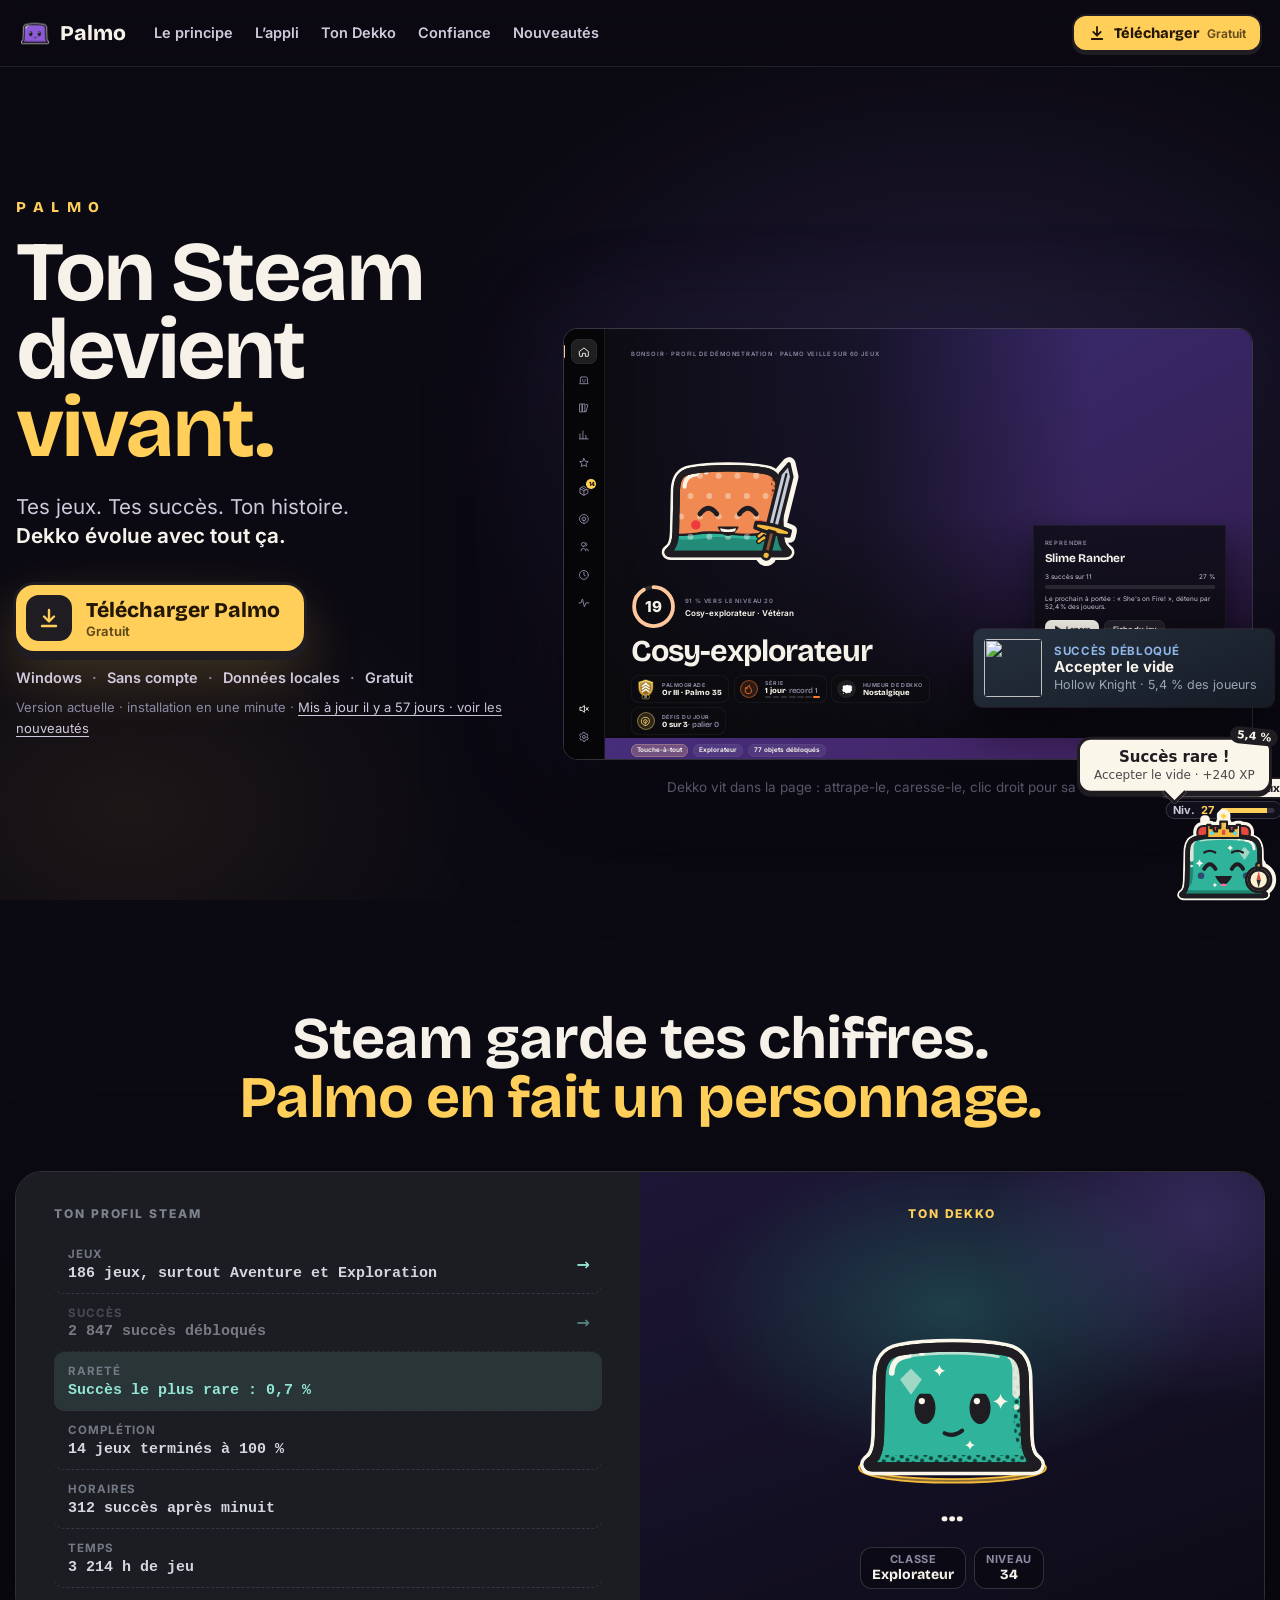
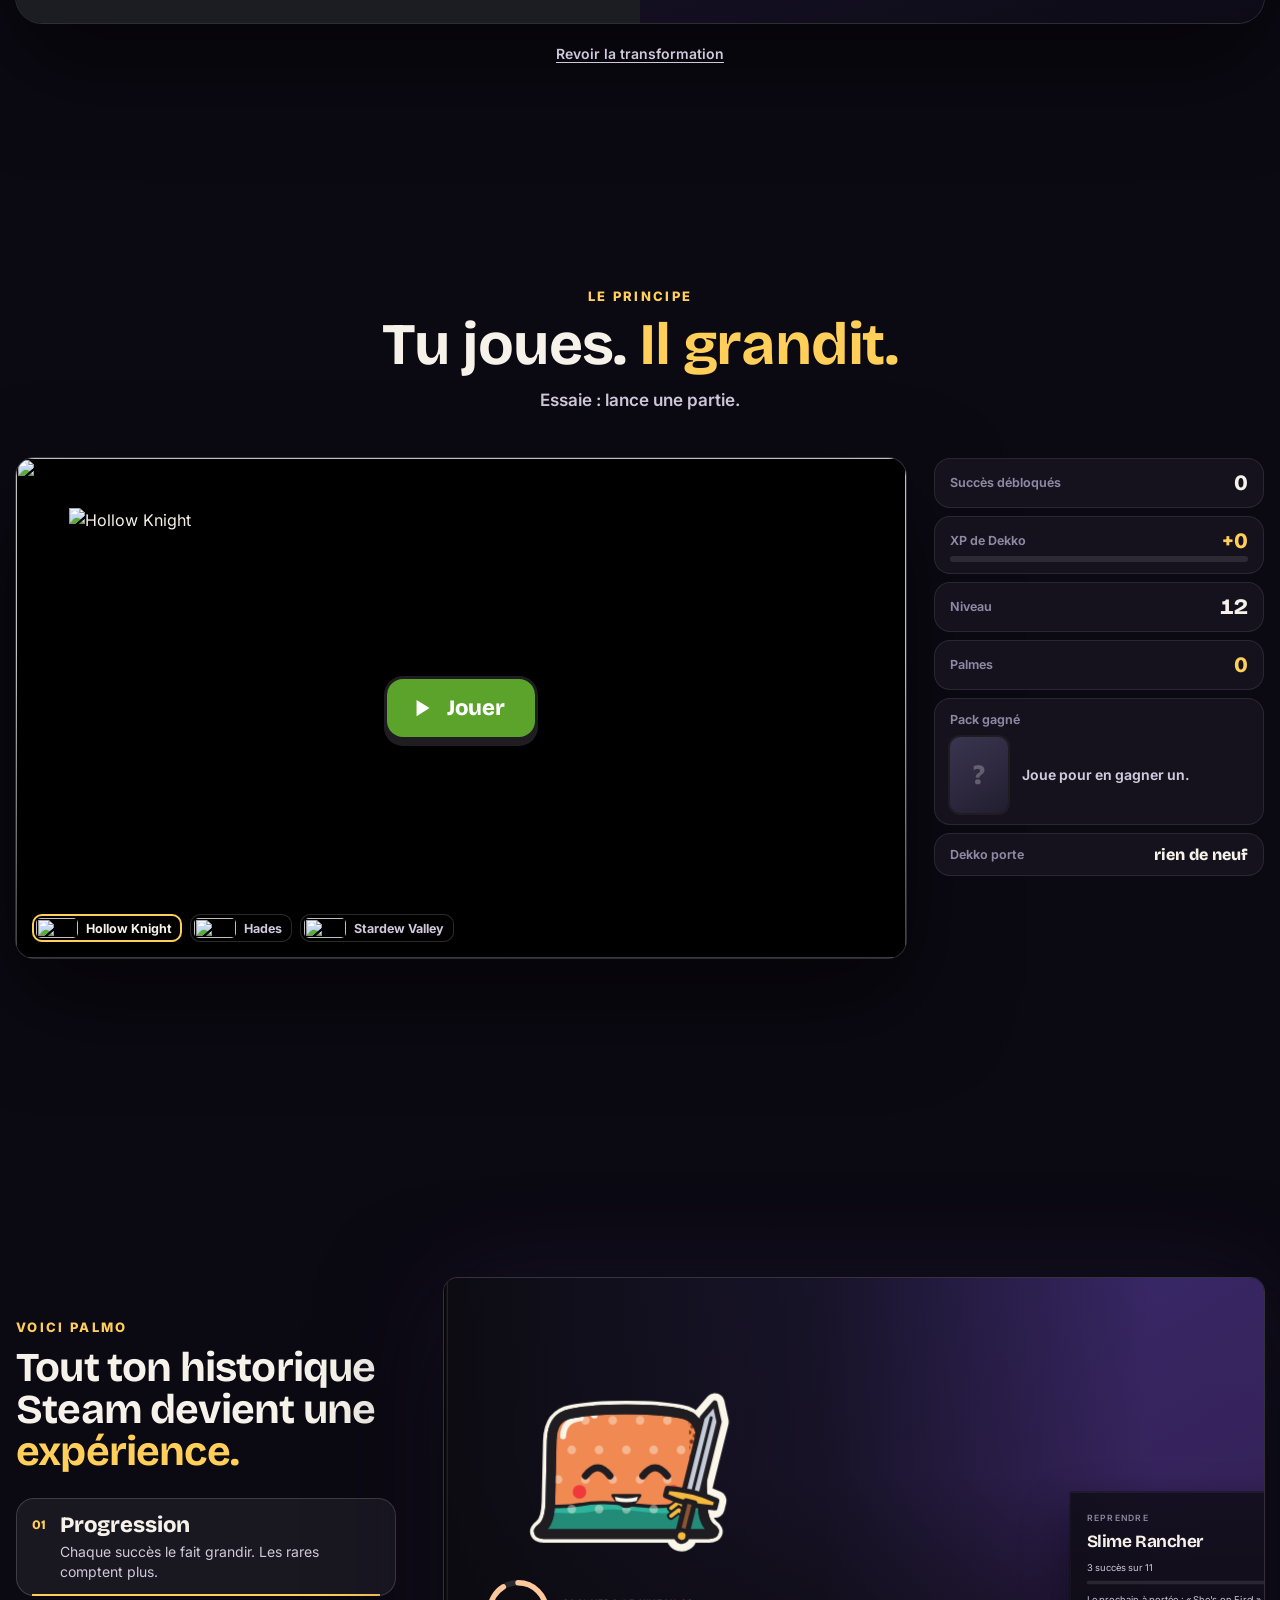
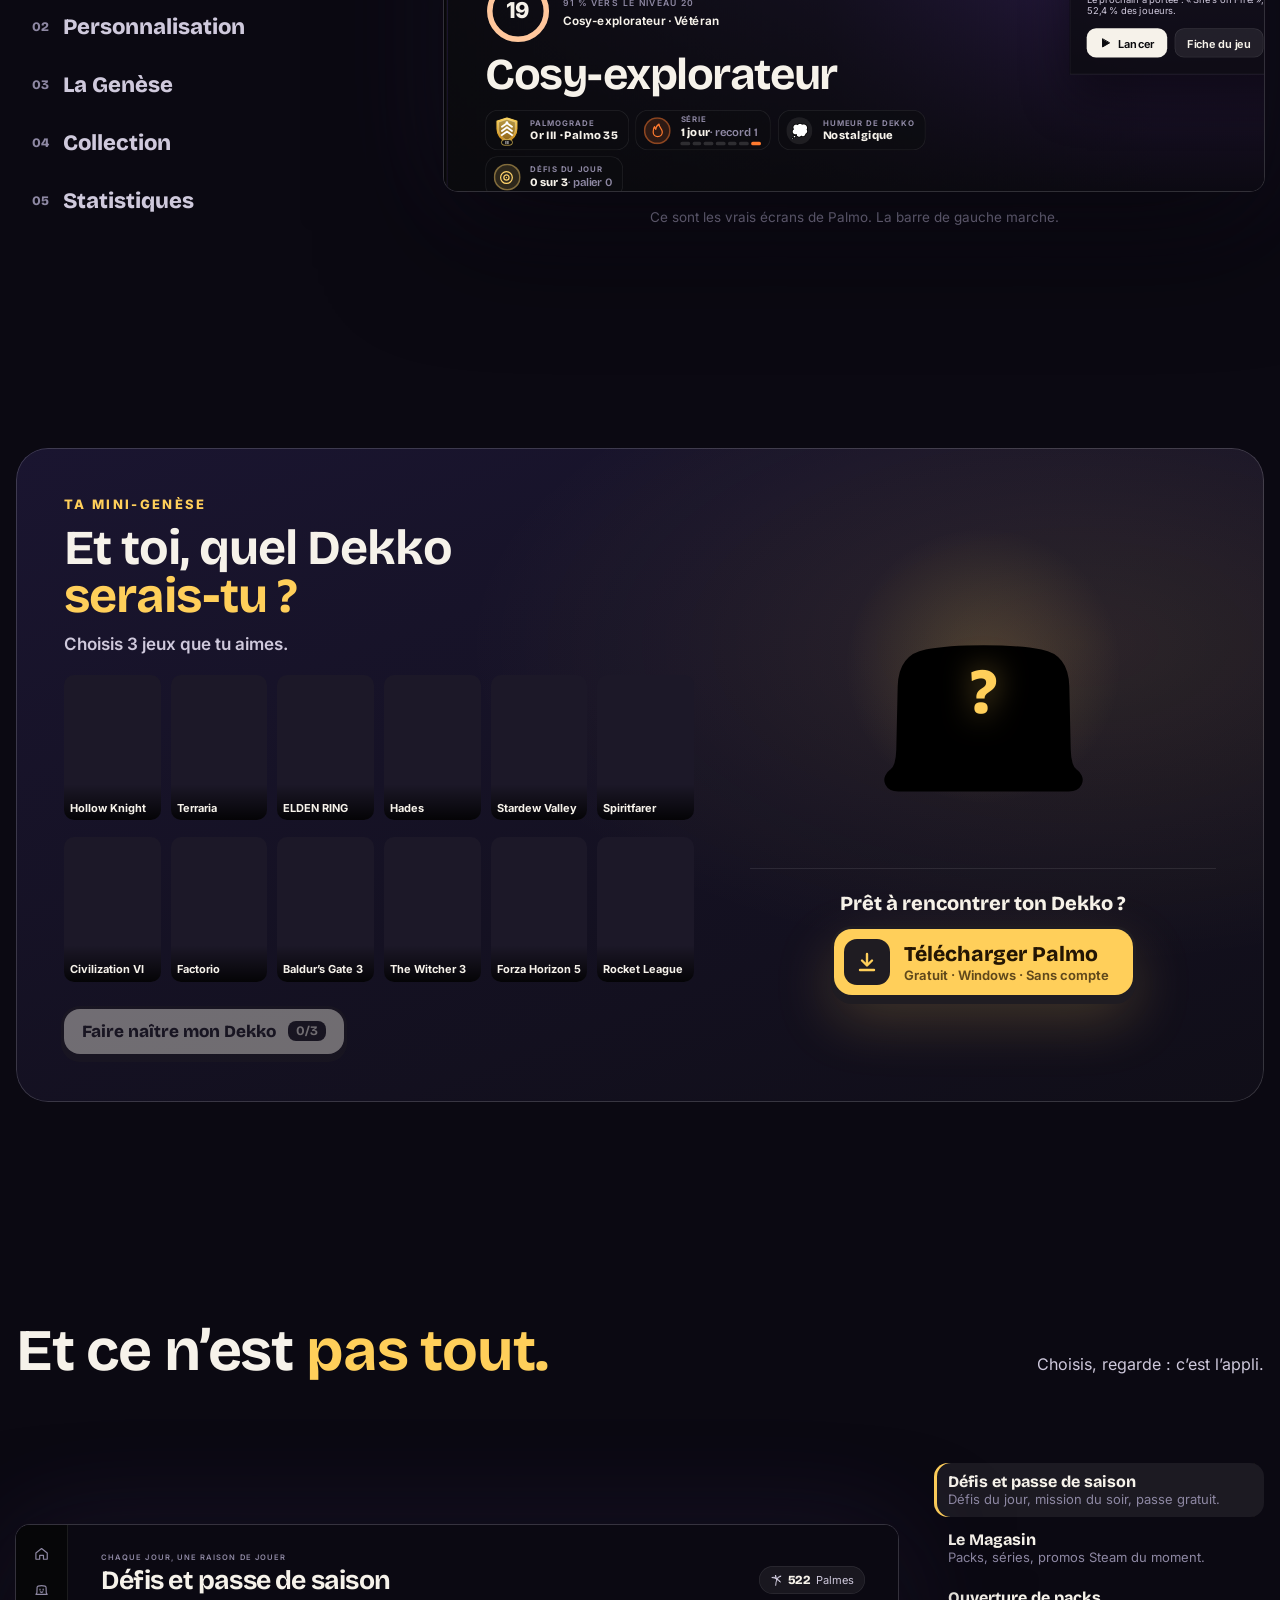
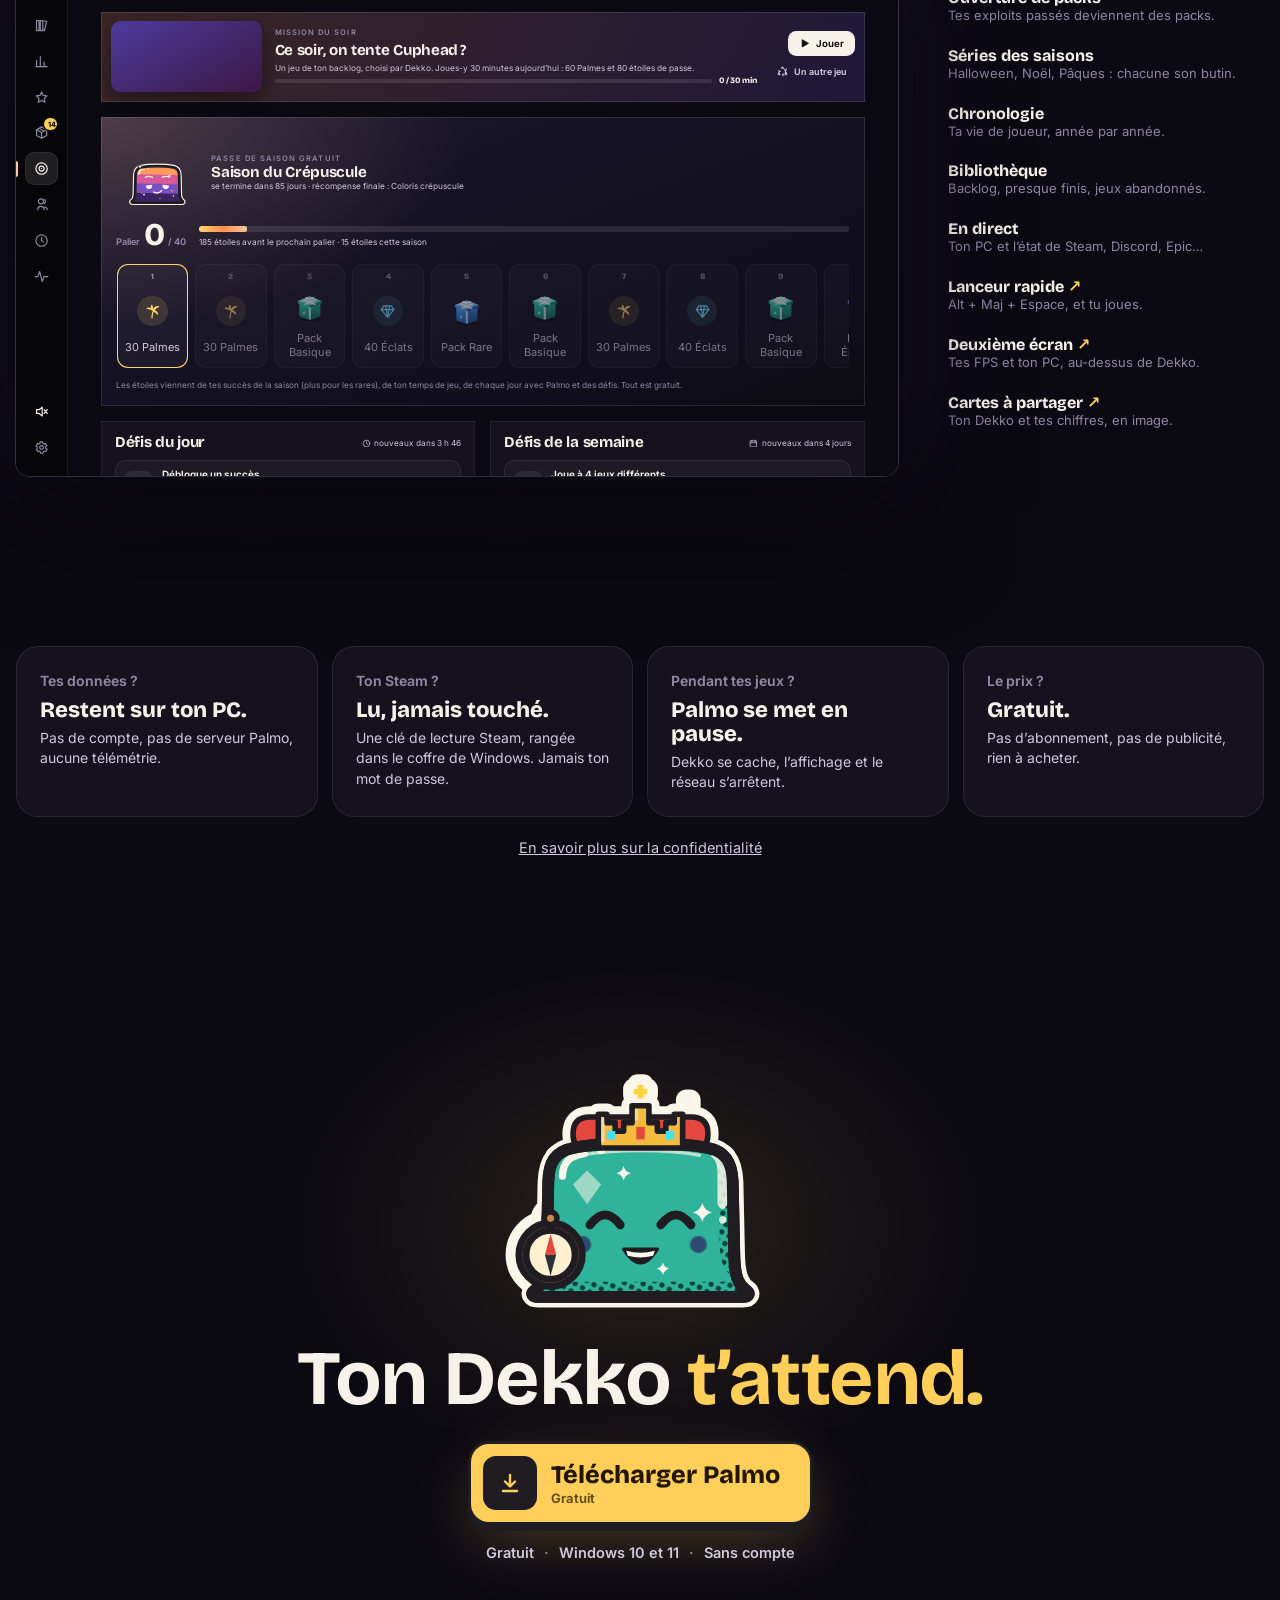
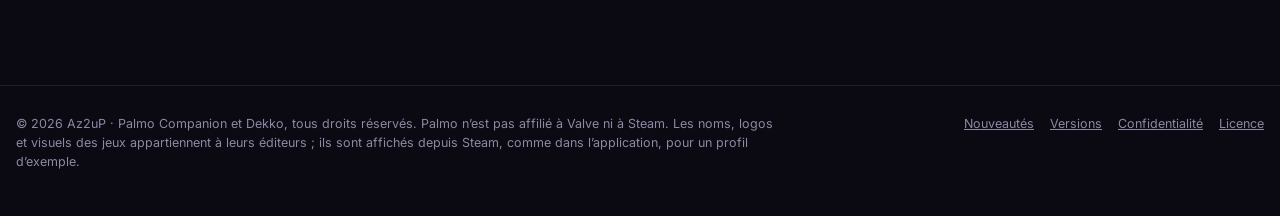
==== commit 10b3020b: "docs: journal for 0.1.10 Co-Authored-By: Claude Opus 5.5 <noreply@anthropic.com>" ====
--- a/docs/index.html
+++ b/docs/index.html
@@ -10,8 +10,8 @@
 <meta property="og:image" content="assets/magasin.webp">
 <meta name="theme-color" content="#0d0b14">
 <link rel="icon" href="assets/icon.png">
-  <script type="module" crossorigin src="./assets/main-CXMr4NqZ.js"></script>
-  <link rel="modulepreload" crossorigin href="./assets/style-YpKpUJ7e.js">
+  <script type="module" crossorigin src="./assets/main-CaZMuMmw.js"></script>
+  <link rel="modulepreload" crossorigin href="./assets/style-BrUZvuCx.js">
   <link rel="stylesheet" crossorigin href="./assets/style-DVdHXhDC.css">
 </head>
 <body>
